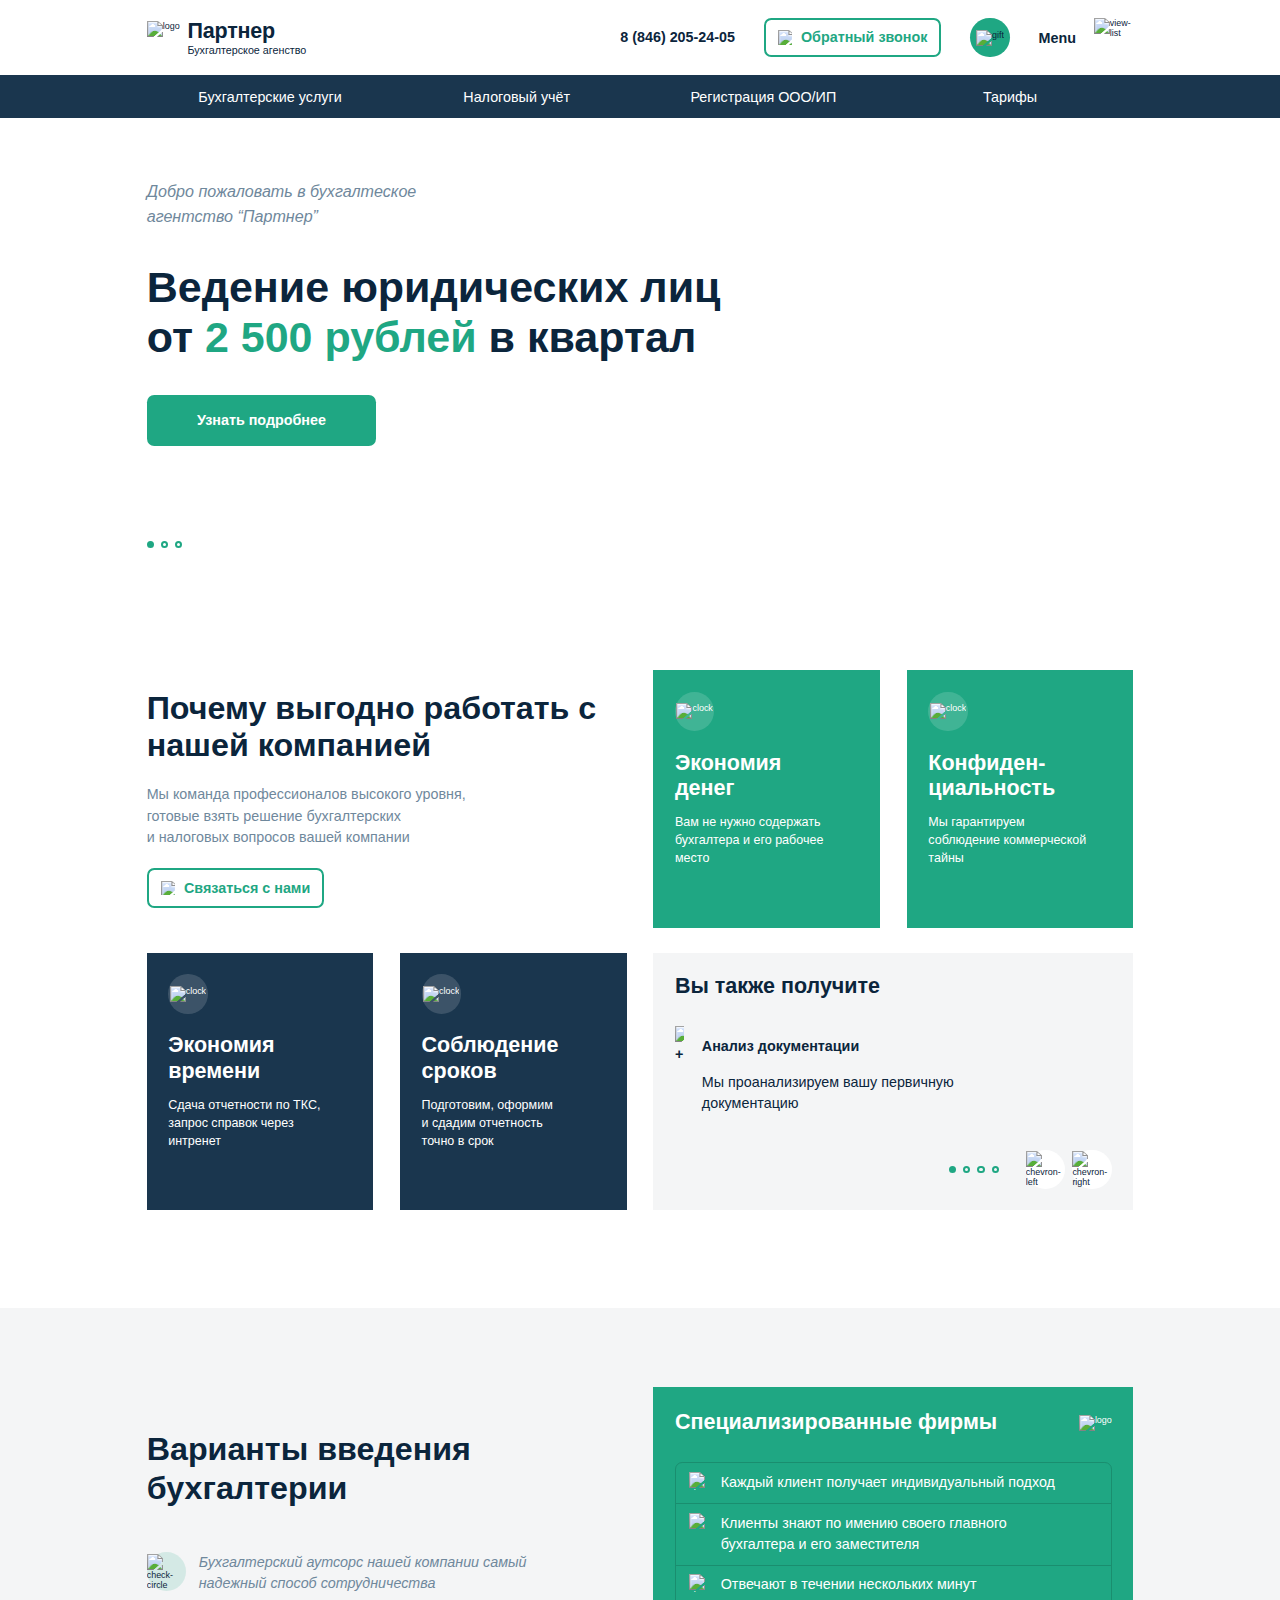
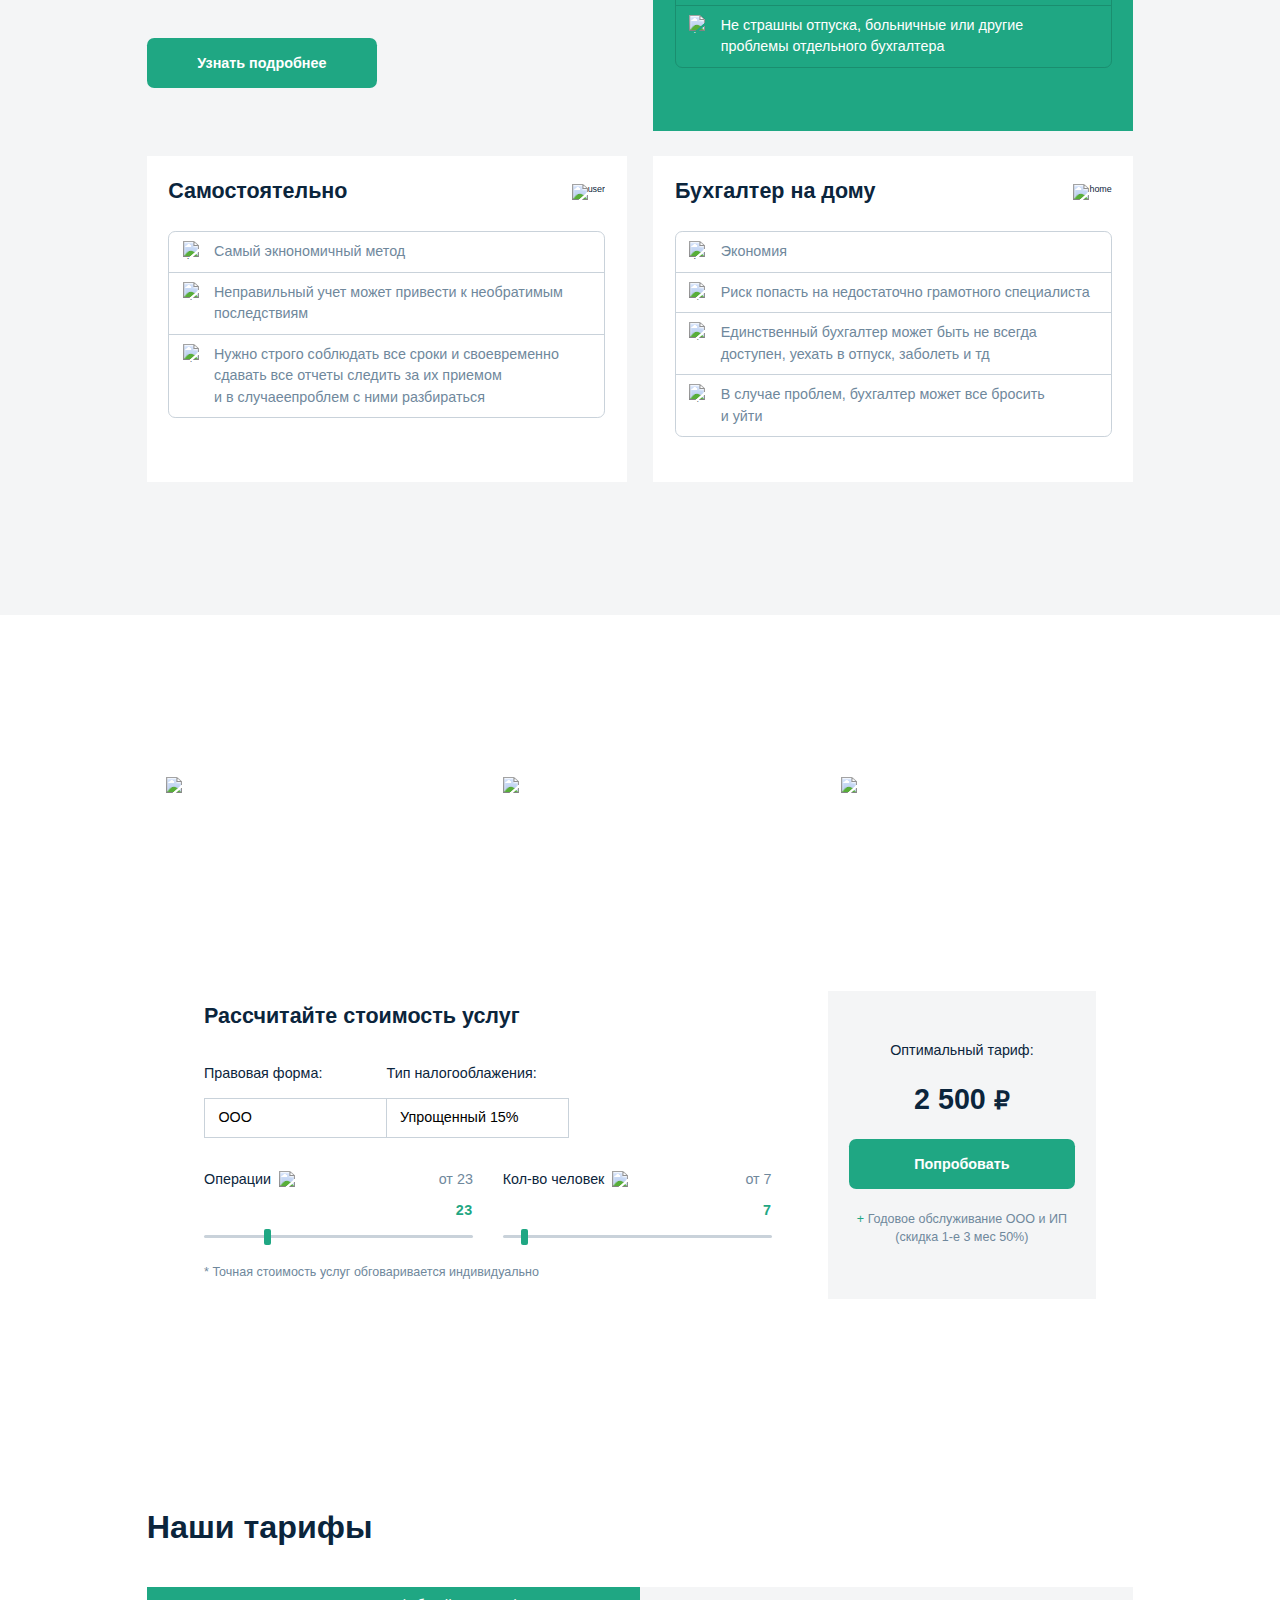
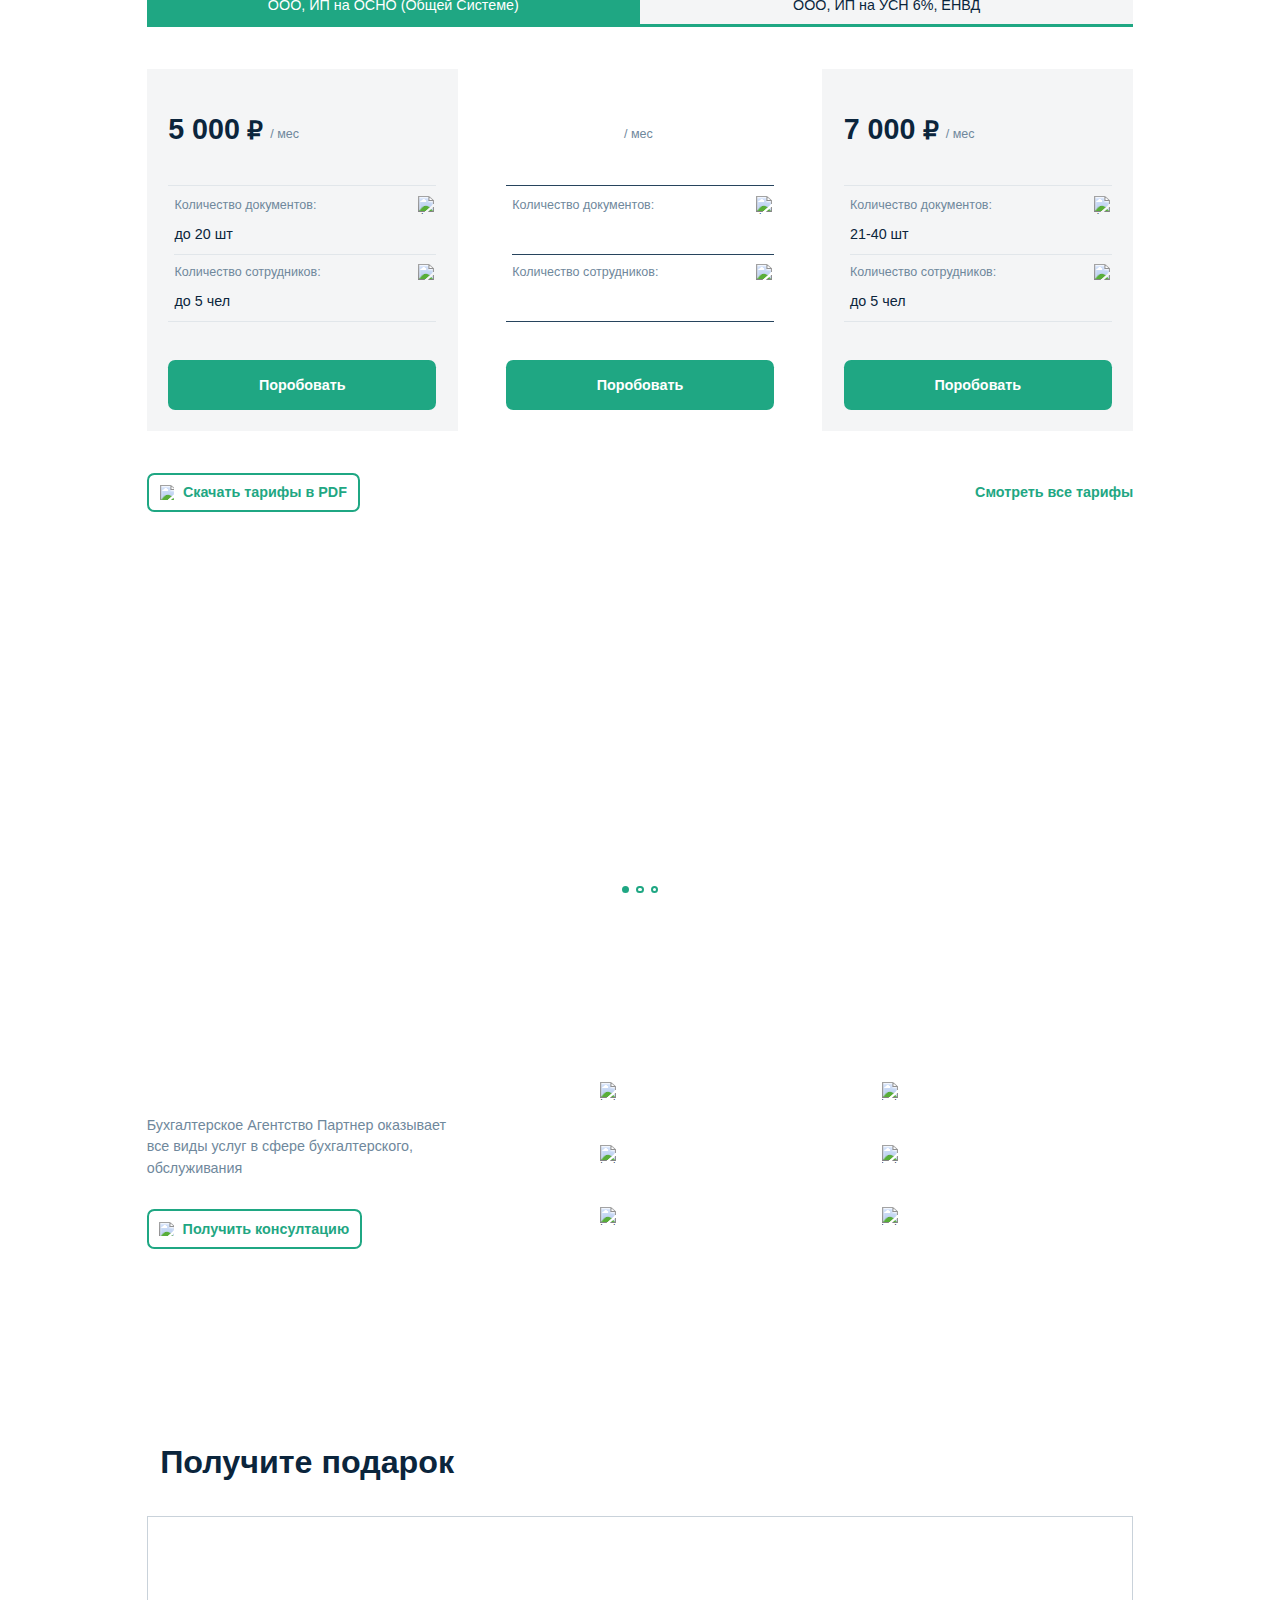
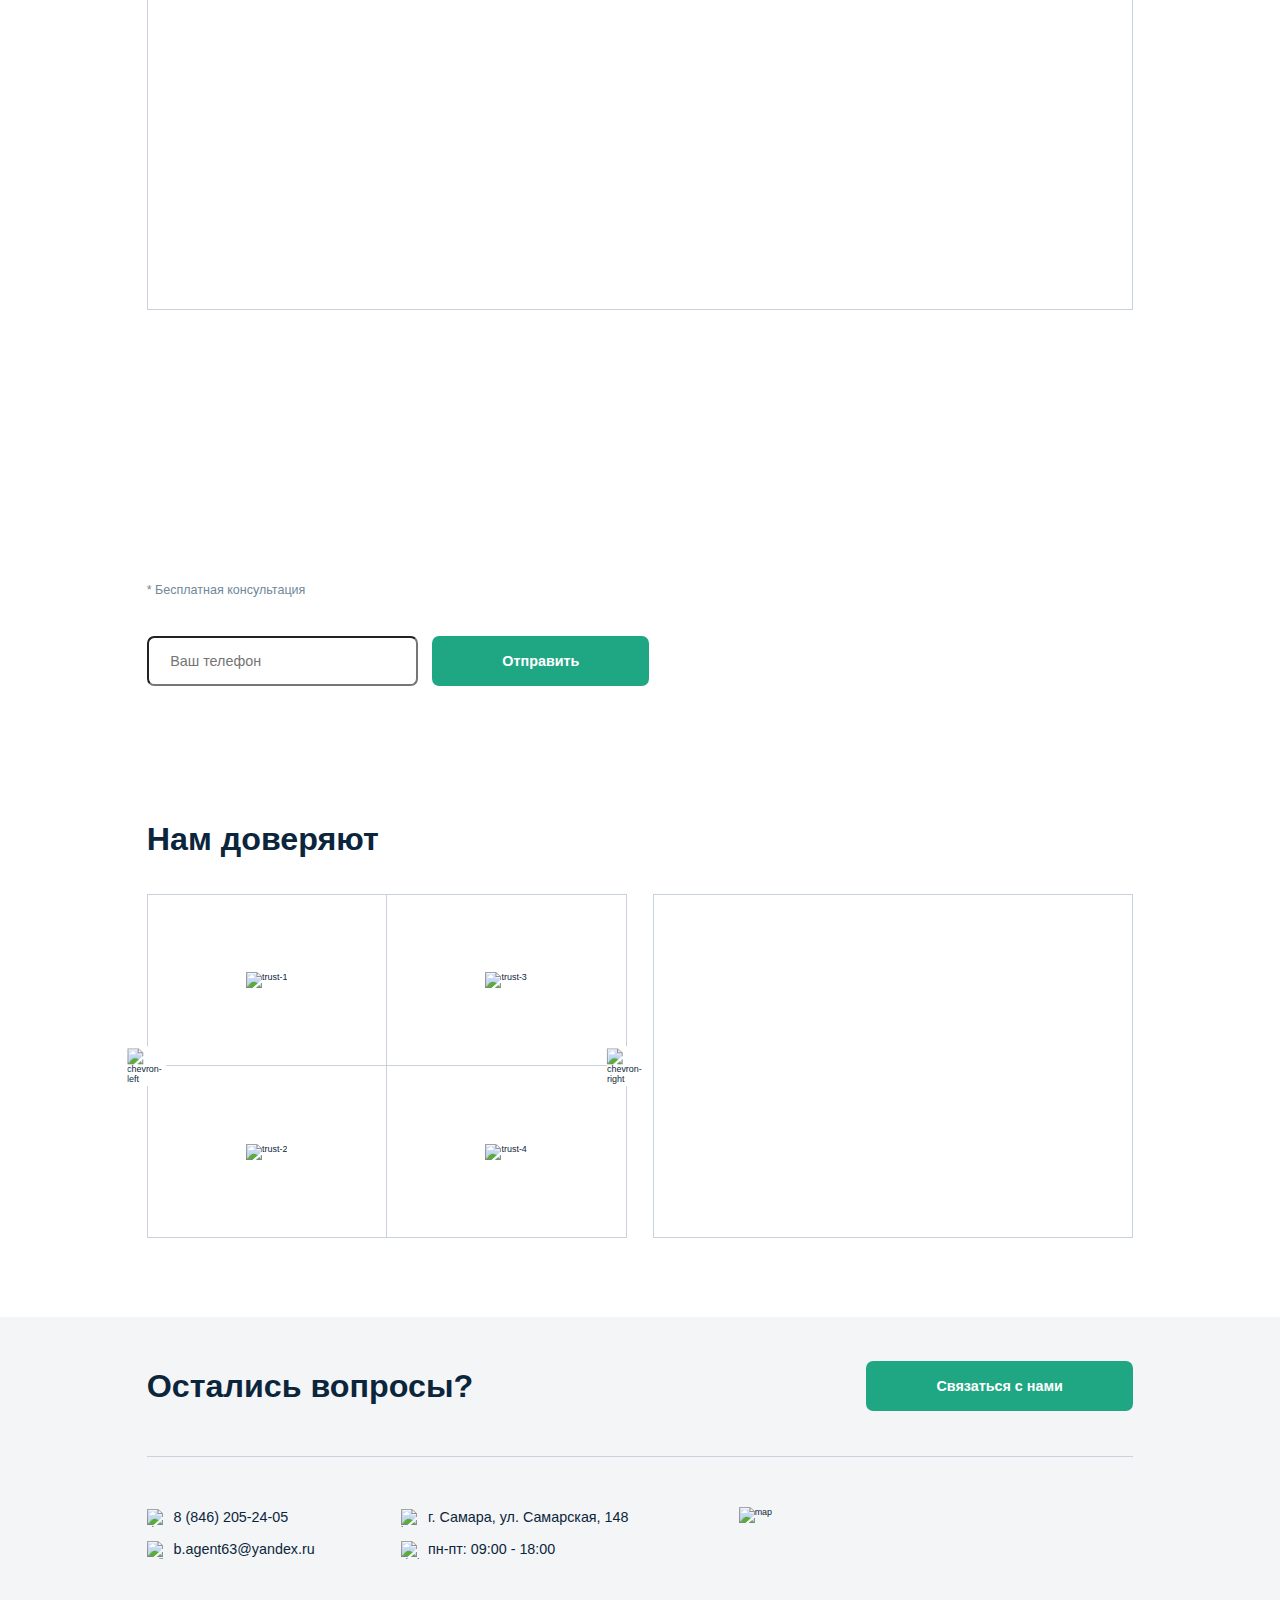
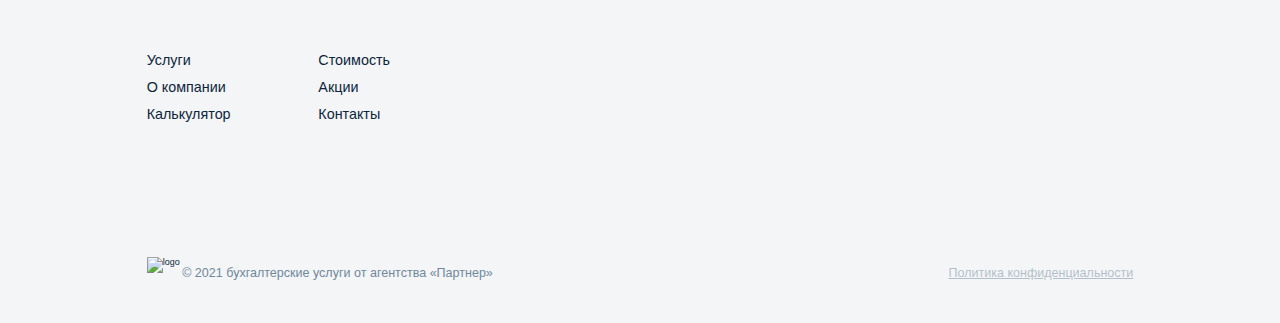
==== src/index.html @ 9bacd30f "12.03/6" ====
<!DOCTYPE html>
<html lang="en">

<head>
  <meta charset="UTF-8">
  <meta http-equiv="X-UA-Compatible" content="IE=edge">
  <meta name="viewport" content="width=device-width, initial-scale=1.0">
  <title>Partner</title>
<!--  <link href="https://fonts.googleapis.com/css2?family=Montserrat:wght@400;500;600&display=swap" rel="stylesheet">-->
  <link rel="stylesheet" href="css/style.css">
</head>


<body>

  <header class="header">
    <div class="header__top container">
      <div class="top-left">
        <img src="icons/Logo.svg" alt="logo">
        <div class="top-left__heading">
          <p>Партнер</p>
          <p>Бухгалтерское агенство</p>
        </div>
      </div>
      <!-- /.top-left -->
      <div class="top-right">
        <p class="top-right__call">8 (846) 205-24-05</p>
        <a href="#" class="top-right__btn btn-transparent">
          <img src="icons/call.svg" alt="call">
          <p>Обратный звонок</p>
        </a>
        <div class="top-right__gift block-img">
          <img src="icons/gift.svg"  alt="gift">
        </div>
        <div class="top-right__menu">
          <p>Menu</p>
          <img src="icons/view-list.svg" alt="view-list">
        </div>
      </div>
      <!-- /.top-right -->
    </div>
    <!-- /.header__top -->
    <nav class="header__nav">
      <div class="container header__nav-container">
        <a href="#">
          <h6>Бухгалтерские услуги</h6>
        </a>
        <a href="#">
          <h6>Налоговый учёт</h6>
        </a>
        <a href="#">
          <h6>Регистрация ООО/ИП</h6>
        </a>
        <a href="#">
          <h6>Тарифы</h6>
        </a>
      </div>
    </nav>
    <!-- /.header__nav -->
  </header>
  <!-- /.header -->

  <main>
    <div id="home" style="display: none" class="home">

      <section class="main-header">
        <div class="main-header-container">
          <p>
            Добро пожаловать в бухгалтеское<br>
            агентство “Партнер”
          </p>
          <h1>
            Ведение юридических лиц<br>
            от <span>2 500 рублей</span> в квартал
          </h1>
          <a href="#" class="btn-green">Узнать подробнее</a>
          <div class="slider">
            <div class="slider__item active"></div>
            <div class="slider__item"></div>
            <div class="slider__item"></div>
          </div>
        </div>
      </section>
      <!-- /.main-header -->

      <section class="your-time container">
        <h2 class="your-time__heading">Мы ценим ваше время</h2>
        <div class="your-time__block">
          <div class="block-item">
            <div class="block-img">
              <img src="icons/clipboard-check.svg" alt="clipboard-check">
            </div>
            <h4>Индивидуальный подход</h4>
            <p>Подберем самые выгодные<br> условия сотрудничества<br>
              для каждого клиента</p>
          </div>
          <div class="block-item">
            <div class="block-img">
              <img src="icons/star.svg" alt="star">
            </div>
            <h4>Профессионалы</h4>
            <p>Все наши сотрудники -<br> квалифицированные специалисты <br>
              с большим опытом работы</p>
          </div>
          <div class="block-item">
            <div class="block-img">
              <img src="icons/plus-circle.svg" alt="plus-circle">
            </div>
            <h4>Онлайн и офлайн</h4>
            <p>Получайте консультацию <br> профессионального бухгалтера <br>
              в удобном формате</p>
          </div>
          <div class="block-item">
            <div class="block-inner">
              <div class="inner">
                <p>2 000+</p>
                <p>Клиентов остались<br>
                  довольны
                </p>
                <a href="#" class="btn-transparent">Подробнее о нас</a>
              </div>
            </div>
          </div>
        </div>
        <p class="your-time__text">
          Мы за продуктивный подход к работе, ответственно относимся<br>
          к выполнению задач в срок и контролируем качество услуг
        </p>
      </section>
      <!-- /.your-time -->

      <section class="services">
        <div class="services__top container">
          <div class="services__top-left">
            <h2>Наши услуги</h2>
            <p>Бухгалтерское Агентство Партнер оказывает<br>
              все виды услуг в сфере бухгалтерского,<br> обслуживания
            </p>
            <a href="#" class="btn btn-transparent">
              <img src="icons/call.svg" alt="call">
              <p>Получить консултацию</p>
            </a>
          </div>
          <div class="services__top-right">
            <div class="services__top-right-item">
              <img src="icons/badge-check.svg" alt="badge-check">
              <h5>Регистрация ООО и ИП</h5>
            </div>
            <div class="services__top-right-item">
              <img src="icons/badge-check.svg" alt="badge-check">
              <h5>Обслуживание "под ключ"</h5>
            </div>
            <div class="services__top-right-item">
              <img src="icons/badge-check.svg" alt="badge-check">
              <h5>Налоговые консультации</h5>
            </div>
            <div class="services__top-right-item">
              <img src="icons/badge-check.svg" alt="badge-check">
              <h5>Сдача нулевой отчетности</h5>
            </div>
            <div class="services__top-right-item">
              <img src="icons/badge-check.svg" alt="badge-check">
              <h5>Кадровое делопроизводство</h5>
            </div>
            <div class="services__top-right-item">
              <img src="icons/badge-check.svg" alt="badge-check">
              <h5>Секретарское сопровождение</h5>
            </div>
          </div>
        </div>
        <!-- /.services-top -->
        <div class="services__bottom">
            <form>
              <div class="services__bottom-left">
                <h3>Рассчитайте стоимость услуг</h3>
                <div class="services__bottom-left-forms">
                  <div class="form-block">
                    <label for="legal-form">Правовая форма:</label>
                      <select name="legal-form" id="legal-form">
                        <option value="ООО">ООО</option>
                        <option value="2">2</option>
                        <option value="3">3</option>
                        <option value="4">4</option>
                      </select>
                  </div>
                  <div class="form-block">
                    <label for="tax-type">Тип налогооблажения:</label>
                      <select name="tax-type" id="tax-type">
                        <option value="Упрощенный 15%">Упрощенный 15%</option>
                        <option value="2">2</option>
                        <option value="3">3</option>
                        <option value="4">4</option>
                      </select>
                  </div>
                </div>

                <div class="services__bottom-left-sliders">

                  <div class="slider-block">
                    <div class="slider-block__label" >
                      <label for="operation">
                        Операции
                        <img src="icons/slider-icon.svg" alt="slider-icon">
                      </label>
                      <p>от 23</p>
                    </div>
                    <div class="value-1">23</div>
                    <input
                        id="operation"
                        type="range"
                        min="0"
                        max="100"
                        step="1"
                        value="23"
                    >
                  </div>

                  <div class="slider-block">
                    <div class="slider-block__label">
                      <label for="number_employees">
                        Кол-во человек
                        <img src="icons/slider-icon.svg" alt="slider-icon">
                      </label>
                      <p>от 7</p>
                    </div>
                    <div class="value-2">7</div>
                    <input
                        id="number_employees"
                        type="range"
                        min="0"
                        max="100"
                        step="1"
                        value="7"
                    >
                  </div>

                </div>
                <p>* Точная стоимость услуг обговаривается индивидуально</p>
              </div>

              <div class="services__bottom-right">
                <p>Оптимальный тариф:</p>
                <p class="optimalRate">2 500 <span>₽</span></p>
                <input type="submit" value="Попробовать">
                <p>
                  <span>+</span> Годовое обслуживание ООО и ИП<br>(скидка 1-е 3 мес 50%)
                </p>
              </div>
            </form>
        </div>
        <!-- /.services-bottom -->
      </section>
      <!-- /.services -->

      <section class="rates container">
        <div class="rates__heading">
          <h2>Наши тарифы</h2>
        </div>
        <div class="rates__selection">
          <div class="rates__selection-active">
            <p>ООО, ИП на ОСНО (Общей Системе)</p>
          </div>
          <div class="rates__selection-passive">
            <p>ООО, ИП на УСН 6%, ЕНВД</p>
          </div>
        </div>
        <div class="rates__cards">

          <div class="card-basic">
            <div class="card">
              <div class="card__heading">
                <p>5 000<span>₽</span></p>
                <p>/ мес</p>
              </div>
              <div class="card__content">
                <div class="card__content-item">
                  <div>
                    <p>Количество документов:</p>
                    <img src="icons/document-text.svg" alt="document-text">
                  </div>
                  <p>до 20 шт</p>
                </div>
                <div class="card__content-item">
                  <div>
                    <p>Количество сотрудников:</p>
                    <img src="icons/user-add.svg" alt="user-add">
                  </div>
                  <p>до 5 чел</p>
                </div>
              </div>
              <a href="#" class="btn-green">
                <p>Поробовать</p>
              </a>
            </div>
          </div>

          <div class="card-basic card-active">
            <div class="card">
              <div class="card__heading">
                <p>10 000<span>₽</span></p>
                <p>/ мес</p>
              </div>
              <div class="card__content">
                <div class="card__content-item">
                  <div>
                    <p>Количество документов:</p>
                    <img src="icons/document-text.svg" alt="document-text">
                  </div>
                  <p>41-60 шт</p>
                </div>
                <div class="card__content-item">
                  <div>
                    <p>Количество сотрудников:</p>
                    <img src="icons/user-add.svg" alt="user-add">
                  </div>
                  <p>до 5 чел</p>
                </div>
              </div>
              <a href="#" class="btn-green">
                <p>Поробовать</p>
              </a>
            </div>
          </div>

          <div class="card-basic">
            <div class="card">
              <div class="card__heading">
                <p>7 000<span>₽</span></p>
                <p>/ мес</p>
              </div>
              <div class="card__content">
                <div class="card__content-item">
                  <div>
                    <p>Количество документов:</p>
                    <img src="icons/document-text.svg" alt="document-text">
                  </div>
                  <p>21-40 шт</p>
                </div>
                <div class="card__content-item">
                  <div>
                    <p>Количество сотрудников:</p>
                    <img src="icons/user-add.svg" alt="user-add">
                  </div>
                  <p>до 5 чел</p>
                </div>
              </div>
              <a href="#" class="btn-green">
                <p>Поробовать</p>
              </a>
            </div>
          </div>

        </div>

        <div class="rates__footer">
          <a href="#" class="btn-transparent">
            <img src="icons/pdf-file-1.svg" alt="pdf-file-1">
            <p>Скачать тарифы в PDF</p>
          </a>
          <a href="#" class="rates__footer-last">
            Смотреть все тарифы
          </a>
        </div>

      </section>
      <!-- /.rates container -->

      <section class="stock">
        <div class="stock__top">
          <div class="stock__top-inner">
            <div>
              <h2>Акция! Скидка 20%</h2>
              <p>При регистрации второго юридического лица</p>
            </div>
            <a href="#" class="btn-transparent">
              <p>Подробнее</p>
            </a>
          </div>
        </div>
        <div class="stock__slider">
          <div class="slider">
            <div class="slider__item active"></div>
            <div class="slider__item"></div>
            <div class="slider__item"></div>
          </div>
        </div>
      </section>
      <!-- /.stock -->

      <section class="certificates container">
        <h2>Наши сертификаты</h2>
        <div class="certificates__items">
          <div class="arrow-left">
            <a href="#">
              <img src="icons/chevron-left.svg" alt="chevron-left">
            </a>
          </div>
          <div class="certificates__item">
            <img src="img/sert-1.svg" alt="sert-1">
          </div>
          <div class="certificates__item">
            <img src="img/sert-2.svg" alt="sert-2">
          </div>
          <div class="certificates__item">
            <img src="img/sert-3.svg" alt="sert-3">
          </div>
          <div class="certificates__item">
            <img src="img/sert-4.svg" alt="sert-4">
          </div>
          <div class="arrow-right">
            <a href="#">
              <img src="icons/chevron-right.svg" alt="chevron-right">
            </a>
          </div>
        </div>
        <div class="certificates__slider">
          <div class="slider">
            <div class="slider__item active"></div>
            <div class="slider__item"></div>
            <div class="slider__item"></div>
          </div>
        </div>
      </section>
      <!-- /.certificates -->

      <section class="benefit">
        <div class="benefit-inner container">
          <div class="benefit-inner__left">
            <h2>В чем выгода<br>
              работы с нами?
            </h2>
            <a href="#" class="btn-green">
              Подробнее о нас
            </a>
          </div>
          <div class="benefit-inner__right">
            <div class="benefit-inner__items">
              <div class="benefit-inner__item">
                <p>1.</p>
                <p>
                  Оплата осуществляется лишь<br>
                  за произведенную работу
                </p>
              </div>
              <div class="benefit-inner__item">
                <p>2.</p>
                <p>
                  Не нужно платить ежемесячную,<br>
                  заработную плату, оплачивать<br>
                  больничные, отпускные
                </p>
              </div>
            </div>
            <div class="benefit-inner__items">
              <div class="benefit-inner__item">
                <p>3.</p>
                <p>
                  Не требуется отчислять налоги<br>
                  с заработной платы
                </p>
              </div>
              <div class="benefit-inner__item">
                <p>4.</p>
                <p>
                  Нет необходимости осуществлять<br>
                  иные социальные выплаты
                </p>
              </div>
            </div>
          </div>

        </div>

      </section>
      <!-- /.benefit -->

      <section class="trust container">
        <h2>Нам доверяют</h2>
        <div class="trust__content">
          <div class="trust__content-left">
            <div class="arrow-left">
              <a href="#">
                <img src="icons/chevron-left.svg" alt="chevron-left">
              </a>
            </div>
            <div class="trust__content-left-items">
              <div class="trust__content-left-item">
                <img src="img/trust-1.svg" alt="trust-1">
              </div>
              <div class="trust__content-left-item">
                <img src="img/trust-2.svg" alt="trust-2">
              </div>
            </div>
            <div class="trust__content-left-items">
              <div class="trust__content-left-item">
                <img src="img/trust-3.svg" alt="trust-3">
              </div>
              <div class="trust__content-left-item">
                <img src="img/trust-4.svg" alt="trust-4">
              </div>
            </div>
            <a href="#">
              <div class="arrow-right">
                <img src="icons/chevron-right.svg" alt="chevron-right">
              </div>
            </a>
          </div>
          <div class="trust__content-right"></div>
        </div>
      </section>
      <!-- /.trust -->

    </div>
    <!-- /.home -->

    <div id = "landing" class="landing">

      <section class="main-header">
        <div class="main-header-container">
          <p>
            Добро пожаловать в бухгалтеское<br>
            агентство “Партнер”
          </p>
          <h1>
            Ведение юридических лиц<br>
            от <span>2 500 рублей</span> в квартал
          </h1>
          <a href="#" class="btn-green">Узнать подробнее</a>
          <div class="slider">
            <div class="slider__item active"></div>
            <div class="slider__item"></div>
            <div class="slider__item"></div>
          </div>
        </div>
      </section>
      <!-- /.main-header -->

      <section class="landing-top container">
        <div class="landing-top__heading">
          <h2>Почему выгодно работать с нашей компанией</h2>
          <p>Мы команда профессионалов высокого уровня,<br>
            готовые взять решение бухгалтерских<br>
            и налоговых вопросов вашей компании
          </p>
          <a href="#" class="btn-transparent">
            <img src="icons/call.svg" alt="phone">
            <p>Связаться с нами</p>
          </a>

        </div>
        <div class="landing-top__right-1 card-basic-landing">
          <div class="card-landing">
            <div class="card-landing__icon block-img">
              <img src="icons/cash.svg" alt="clock">
            </div>
            <p class="card-landing__heading">
              Экономия<br>денег
            </p>
            <p class="card-landing__text">
              Вам не нужно содержать<br>
              бухгалтера и его рабочее<br>место
            </p>
          </div>

        </div>
        <div class="landing-top__right-2 card-basic-landing">
          <div class="card-landing">
            <div class="card-landing__icon block-img">
              <img src="icons/eye-off.svg" alt="clock">
            </div>
            <p class="card-landing__heading">
              Конфиден-<br>циальность
            </p>
            <p class="card-landing__text">
              Мы гарантируем<br>
              соблюдение коммерческой<br>тайны
            </p>
          </div>
        </div>
        <div class="landing-top__left-1 card-basic-landing">
          <div class="card-landing">
            <div class="card-landing__icon block-img">
              <img src="icons/clock-2.svg" alt="clock">
            </div>
            <p class="card-landing__heading">
              Экономия<br>времени
            </p>
            <p class="card-landing__text">
              Сдача отчетности по ТКС,<br>
              запрос справок через<br>интренет
            </p>
          </div>
        </div>
        <div class="landing-top__left-2 card-basic-landing">
          <div class="card-landing">
            <div class="card-landing__icon block-img">
              <img src="icons/bell.svg" alt="clock">
            </div>
            <p class="card-landing__heading">
              Соблюдение<br>сроков
            </p>
            <p class="card-landing__text">
              Подготовим, оформим<br>
              и сдадим отчетность<br>точно в срок
            </p>
          </div>
        </div>
        <div class="landing-top__slider">
          <p class="landing-top__slider-heading">
            Вы также получите
          </p>
          <div class="landing-top__slider-center">
            <div class="lts-center-img">
              <img src="icons/+.svg" alt="+">
            </div>
            <div class="lts-center-text">
              <p>Анализ документации</p>
              <p>
                Мы проанализируем вашу первичную<br>
                документацию
              </p>
            </div>

          </div>

          <div class="landing-top__slider-bottom">
            <div class="slider">
              <div class="slider__item active"></div>
              <div class="slider__item"></div>
              <div class="slider__item"></div>
              <div class="slider__item"></div>
            </div>
            <div class="arrow-left-plain">
              <a href="#">
                <img src="icons/chevron-left.svg" alt="chevron-left">
              </a>
            </div>
            <div class="arrow-right-plain">
              <a href="#">
                <img src="icons/chevron-right.svg" alt="chevron-right">
              </a>
            </div>

          </div>

        </div>
      </section>
      <!-- /.landing-top -->

      <section class="options">
        <div class="options-i container">
          <div class="options-i__left-top">
            <p>Варианты введения бухгалтерии</p>
            <div>
              <div class="block-img">
                <img src="icons/check-circle.svg" alt="check-circle">
              </div>
              <p>Бухгалтерский аутсорс нашей компании самый<br>
                надежный способ сотрудничества
              </p>
            </div>
            <a href="#" class="btn-green">
              Узнать подробнее
            </a>
          </div>

          <div class="options-i__right-top">
            <div class="card-options">
              <div class="card-options__heading">
                <p>Специализированные фирмы</p>
                <img src="icons/logo-white.svg" alt="logo">
              </div>
              <div class="card-options__text">
                <div class="text-inner">
                  <img src="icons/check-circle-white.svg" alt="check-circle">
                  <p>Каждый клиент получает индивидуальный подход</p>
                </div>
                <div class="text-inner">
                  <img src="icons/check-circle-white.svg" alt="check-circle">
                  <p>Клиенты знают по имению своего главного<br>
                    бухгалтера и его заместителя</p>
                </div>
                <div class="text-inner">
                  <img src="icons/check-circle-white.svg" alt="check-circle">
                  <p>Отвечают в течении нескольких минут</p>
                </div>
                <div class="text-inner">
                  <img src="icons/check-circle-white.svg" alt="check-circle">
                  <p>Не страшны отпуска, больничные или другие<br>
                    проблемы отдельного бухгалтера</p>
                </div>
              </div>
            </div>
          </div>

          <div class="options-i__left-bottom">
            <div class="card-options">
              <div class="card-options__heading">
                <p>Самостоятельно</p>
                <img src="icons/user.svg" alt="user">
              </div>
              <div class="card-options__text">
                <div class="text-inner">
                  <img src="icons/check-circle-green.svg" alt="check-circle-green">
                  <p>Самый экнономичный метод</p>
                </div>
                <div class="text-inner">
                  <img src="icons/minus-circle.svg" alt="minus-circle">
                  <p>
                    Неправильный учет может привести к необратимым<br>
                    последствиям
                  </p>
                </div>
                <div class="text-inner">
                  <img src="icons/minus-circle.svg" alt="minus-circle">
                  <p>
                    Нужно строго соблюдать все сроки и своевременно<br>
                    сдавать все отчеты следить за их приемом<br>
                    и в случаеепроблем с ними разбираться
                  </p>
                </div>
              </div>
            </div>
          </div>

          <div class="options-i__right-bottom">
            <div class="card-options">
              <div class="card-options__heading">
                <p>Бухгалтер на дому</p>
                <img src="icons/home.svg" alt="home">
              </div>
              <div class="card-options__text">
                <div class="text-inner">
                  <img src="icons/check-circle-green.svg" alt="check-circle-green">
                  <p>Экономия</p>
                </div>
                <div class="text-inner">
                  <img src="icons/minus-circle.svg" alt="minus-circle">
                  <p>
                    Риск попасть на недостаточно грамотного специалиста
                  </p>
                </div>
                <div class="text-inner">
                  <img src="icons/minus-circle.svg" alt="minus-circle">
                  <p>
                    Единственный бухгалтер может быть не всегда<br>
                    доступен, уехать в отпуск, заболеть и тд
                  </p>
                </div>
                <div class="text-inner">
                  <img src="icons/minus-circle.svg" alt="minus-circle">
                  <p>
                    В случае проблем, бухгалтер может все бросить<br>
                    и уйти
                  </p>
                </div>
              </div>
            </div>
          </div>
        </div>
      </section>
      <!-- /.options -->

      <section class="basic-services services ">
        <div class="basic-services__top services__top container">
          <h2>Основные улуги</h2>
          <div class="basic-services__top-cards">
            <div class="card-basic-services">
              <img src="icons/badge-check.svg" alt="badge-check">
              <div class="card-basic-services__content">
                <div>
                  <p>Базовое обслуживание</p>
                  <p>для малого бизнеса</p>
                </div>
                <p>От 3 000 рублей</p>
              </div>
            </div>
            <div class="card-basic-services">
              <img src="icons/badge-check.svg" alt="badge-check">
              <div class="card-basic-services__content">
                <div>
                  <p>Бухгалтерия, налоги и кадры</p>
                  <p>под ключ для ООО, НКО и ИП</p>
                </div>
                <p>От 9 000 рублей</p>
              </div>
            </div>
            <div class="card-basic-services">
              <img src="icons/badge-check.svg" alt="badge-check">
              <div class="card-basic-services__content">
                <div>
                  <p>Экпертные услуги в области</p>
                  <p>бухучета и налогооблажения</p>
                </div>
                <p>Индивидуально</p>
              </div>
            </div>
          </div>
        </div>
        <!-- /.basic-services-top -->

        <div class="services__bottom">
          <form>
            <div class="services__bottom-left">
              <h3>Рассчитайте стоимость услуг</h3>
              <div class="services__bottom-left-forms">
                <div class="form-block">
                  <label for="legal-form-2">Правовая форма:</label>
                  <select name="legal-form" id="legal-form-2">
                    <option value="ООО">ООО</option>
                    <option value="2">2</option>
                    <option value="3">3</option>
                    <option value="4">4</option>
                  </select>
                </div>
                <div class="form-block">
                  <label for="tax-type-2">Тип налогооблажения:</label>
                  <select name="tax-type" id="tax-type-2">
                    <option value="Упрощенный 15%">Упрощенный 15%</option>
                    <option value="2">2</option>
                    <option value="3">3</option>
                    <option value="4">4</option>
                  </select>
                </div>
              </div>

              <div class="services__bottom-left-sliders">

                <div class="slider-block">
                  <div class="slider-block__label" >
                    <label for="operation-2">
                      Операции
                      <img src="icons/slider-icon.svg" alt="slider-icon">
                    </label>
                    <p>от 23</p>
                  </div>
                  <div class="value-3">23</div>
                  <input
                      id="operation-2"
                      type="range"
                      min="0"
                      max="100"
                      step="1"
                      value="23"
                  >
                </div>

                <div class="slider-block">
                  <div class="slider-block__label">
                    <label for="number_employees-2">
                      Кол-во человек
                      <img src="icons/slider-icon.svg" alt="slider-icon">
                    </label>
                    <p>от 7</p>
                  </div>
                  <div class="value-4">7</div>
                  <input
                      id="number_employees-2"
                      type="range"
                      min="0"
                      max="100"
                      step="1"
                      value="7"
                  >
                </div>

              </div>
              <p>* Точная стоимость услуг обговаривается индивидуально</p>
            </div>

            <div class="services__bottom-right">
              <p>Оптимальный тариф:</p>
              <p class="optimalRate">2 500 <span>₽</span></p>
              <input type="submit" value="Попробовать">
              <p>
                <span>+</span> Годовое обслуживание ООО и ИП<br>(скидка 1-е 3 мес 50%)
              </p>
            </div>
          </form>
        </div>
        <!-- /.services-bottom -->

      </section>
      <!-- /.basic-services -->

      <section class="rates container">
        <div class="rates__heading">
          <h2>Наши тарифы</h2>
        </div>
        <div class="rates__selection">
          <div class="rates__selection-active">
            <p>ООО, ИП на ОСНО (Общей Системе)</p>
          </div>
          <div class="rates__selection-passive">
            <p>ООО, ИП на УСН 6%, ЕНВД</p>
          </div>
        </div>
        <div class="rates__cards">

          <div class="card-basic">
            <div class="card">
              <div class="card__heading">
                <p>5 000<span>₽</span></p>
                <p>/ мес</p>
              </div>
              <div class="card__content">
                <div class="card__content-item">
                  <div>
                    <p>Количество документов:</p>
                    <img src="icons/document-text.svg" alt="document-text">
                  </div>
                  <p>до 20 шт</p>
                </div>
                <div class="card__content-item">
                  <div>
                    <p>Количество сотрудников:</p>
                    <img src="icons/user-add.svg" alt="user-add">
                  </div>
                  <p>до 5 чел</p>
                </div>
              </div>
              <a href="#" class="btn-green">
                <p>Поробовать</p>
              </a>
            </div>
          </div>

          <div class="card-basic card-active">
            <div class="card">
              <div class="card__heading">
                <p>10 000<span>₽</span></p>
                <p>/ мес</p>
              </div>
              <div class="card__content">
                <div class="card__content-item">
                  <div>
                    <p>Количество документов:</p>
                    <img src="icons/document-text.svg" alt="document-text">
                  </div>
                  <p>41-60 шт</p>
                </div>
                <div class="card__content-item">
                  <div>
                    <p>Количество сотрудников:</p>
                    <img src="icons/user-add.svg" alt="user-add">
                  </div>
                  <p>до 5 чел</p>
                </div>
              </div>
              <a href="#" class="btn-green">
                <p>Поробовать</p>
              </a>
            </div>
          </div>

          <div class="card-basic">
            <div class="card">
              <div class="card__heading">
                <p>7 000<span>₽</span></p>
                <p>/ мес</p>
              </div>
              <div class="card__content">
                <div class="card__content-item">
                  <div>
                    <p>Количество документов:</p>
                    <img src="icons/document-text.svg" alt="document-text">
                  </div>
                  <p>21-40 шт</p>
                </div>
                <div class="card__content-item">
                  <div>
                    <p>Количество сотрудников:</p>
                    <img src="icons/user-add.svg" alt="user-add">
                  </div>
                  <p>до 5 чел</p>
                </div>
              </div>
              <a href="#" class="btn-green">
                <p>Поробовать</p>
              </a>
            </div>
          </div>

        </div>

        <div class="rates__footer">
          <a href="#" class="btn-transparent">
            <img src="icons/pdf-file-1.svg" alt="pdf-file-1">
            <p>Скачать тарифы в PDF</p>
          </a>
          <a href="#" class="rates__footer-last">
            Смотреть все тарифы
          </a>
        </div>

      </section>
      <!-- /.rates container -->

      <section class="stock">
        <div class="stock__top">
          <div class="stock__top-inner">
            <div>
              <h2>Акция! Скидка 20%</h2>
              <p>При регистрации второго юридического лица</p>
            </div>
            <a href="#" class="btn-transparent">
              <p>Подробнее</p>
            </a>
          </div>
        </div>
        <div class="stock__slider">
          <div class="slider">
            <div class="slider__item active"></div>
            <div class="slider__item"></div>
            <div class="slider__item"></div>
          </div>
        </div>
      </section>
      <!-- /.stock -->

      <section class="our-services">
        <div class="services__top container">
          <div class="services__top-left">
            <h2>Наши услуги</h2>
            <p>Бухгалтерское Агентство Партнер оказывает<br>
              все виды услуг в сфере бухгалтерского,<br> обслуживания
            </p>
            <a href="#" class="btn btn-transparent">
              <img src="icons/call.svg" alt="call">
              <p>Получить консултацию</p>
            </a>
          </div>
          <div class="services__top-right">
            <div class="services__top-right-item">
              <img src="icons/badge-check.svg" alt="badge-check">
              <h5>Регистрация ООО и ИП</h5>
            </div>
            <div class="services__top-right-item">
              <img src="icons/badge-check.svg" alt="badge-check">
              <h5>Обслуживание "под ключ"</h5>
            </div>
            <div class="services__top-right-item">
              <img src="icons/badge-check.svg" alt="badge-check">
              <h5>Налоговые консультации</h5>
            </div>
            <div class="services__top-right-item">
              <img src="icons/badge-check.svg" alt="badge-check">
              <h5>Сдача нулевой отчетности</h5>
            </div>
            <div class="services__top-right-item">
              <img src="icons/badge-check.svg" alt="badge-check">
              <h5>Кадровое делопроизводство</h5>
            </div>
            <div class="services__top-right-item">
              <img src="icons/badge-check.svg" alt="badge-check">
              <h5>Секретарское сопровождение</h5>
            </div>
          </div>
        </div>
        <!-- /.services-top -->
      </section>
      <!-- /.our-services -->

      <section class="present container">
        <h2>Получите подарок</h2>
        <div class="present__block"></div>
      </section>
      <!-- /.present -->

      <section class="connection">
        <div class="connection-i container">
          <h2>Свяжитесь с нами любым<br>удобным способом: </h2>
          <div class="connection-i__data">
            <p>8 (846) 205-24-05</p>
            <p>b.agent63@yandex.ru</p>
          </div>
          <p class="connection-i__desc">
            * Бесплатная консультация
          </p>
          <form class="connection-i__form">
            <input class="btn-white" type="tel" placeholder="Ваш телефон">
            <button class="btn-green" type="submit">Отправить</button>
          </form>

        </div>

      </section>
      <!-- /.connection -->

      <section class="trust container">
        <h2>Нам доверяют</h2>
        <div class="trust__content">
          <div class="trust__content-left">
            <div class="arrow-left">
              <a href="#">
                <img src="icons/chevron-left.svg" alt="chevron-left">
              </a>
            </div>
            <div class="trust__content-left-items">
              <div class="trust__content-left-item">
                <img src="img/trust-1.svg" alt="trust-1">
              </div>
              <div class="trust__content-left-item">
                <img src="img/trust-2.svg" alt="trust-2">
              </div>
            </div>
            <div class="trust__content-left-items">
              <div class="trust__content-left-item">
                <img src="img/trust-3.svg" alt="trust-3">
              </div>
              <div class="trust__content-left-item">
                <img src="img/trust-4.svg" alt="trust-4">
              </div>
            </div>
            <a href="#">
              <div class="arrow-right">
                <img src="icons/chevron-right.svg" alt="chevron-right">
              </div>
            </a>
          </div>
          <div class="trust__content-right"></div>
        </div>
      </section>
      <!-- /.trust -->

    </div>

  </main>

  <footer class="footer container">
    <div class="footer__heading">
      <h2>Остались вопросы?</h2>
      <a href="#" class="btn-green">
        Связаться  с нами
      </a>
    </div>
    <div class="footer__center">
      <div class="footer__center-content">
        <div class="footer__center-content-top">
          <div class="content-top-items">
            <div>
              <img src="icons/phone.svg" alt="phone">
              <p>8 (846) 205-24-05</p>
            </div>
            <div>
              <img src="icons/mail.svg" alt="mail">
              <p>b.agent63@yandex.ru</p>
            </div>
          </div>
          <div class="content-top-items">
            <div>
              <img src="icons/location-marker.svg" alt="location">
              <p>г. Самара, ул. Самарская, 148</p>
            </div>
            <div>
              <img src="icons/clock.svg" alt="clock">
              <p>пн-пт: 09:00 - 18:00</p>
            </div>
          </div>
        </div>
        <div class="footer__center-content-bottom">
          <div>
            <a href="#">Услуги</a>
            <a href="#">О компании</a>
            <a href="#">Калькулятор</a>
          </div>
          <div>
            <a href="#">Стоимость</a>
            <a href="#">Акции</a>
            <a href="#">Контакты</a>
          </div>
        </div>

      </div>
      <div class="footer__center-map">
        <img src="img/footer-map.svg" alt="map">
      </div>
    </div>
    <div class="footer__bottom">
      <div class="footer__bottom-left">
        <img src="icons/Logo.svg" alt="logo">
        <p>© 2021 бухгалтерские услуги от агентства «Партнер»</p>
      </div>
      <div class="footer__bottom-right">
        <a href="#">Политика конфиденциальности</a>
      </div>

    </div>

  </footer>
  <!-- /.footer -->

  <script src="https://ajax.googleapis.com/ajax/libs/jquery/3.5.1/jquery.min.js">
  </script>
  <script src="js/script.js"></script>
</body>

</html>
---- src/css/style.css ----
@charset "UTF-8";
*,
*::after,
*::before {
  margin: 0;
  padding: 0;
  box-sizing: inherit;
}

*:focus {
  outline: none;
}

html {
  font-size: 44%;
}
@media only screen and (min-width: 64em) {
  html {
    font-size: 44%;
  }
}
@media only screen and (min-width: 68.75em) {
  html {
    font-size: 48%;
  }
}
@media only screen and (min-width: 74em) {
  html {
    font-size: 52%;
  }
}
@media only screen and (min-width: 80em) {
  html {
    font-size: 56%;
  }
}
@media only screen and (min-width: 85.5em) {
  html {
    font-size: 59%;
  }
}
@media only screen and (min-width: 90em) {
  html {
    font-size: 62.5%;
  }
}
@media only screen and (min-width: 96em) {
  html {
    font-size: 68%;
  }
}
@media only screen and (min-width: 105em) {
  html {
    font-size: 70%;
  }
}
@media only screen and (min-width: 112.5em) {
  html {
    font-size: 78%;
  }
}
@media only screen and (min-width: 120em) {
  html {
    font-size: 83.33%;
  }
}

body {
  box-sizing: border-box;
  font-family: "Arial", sans-serif;
  max-width: 100%;
  margin: 0 auto;
  color: #0B253C;
  background-color: #FFFFFF;
}

a {
  text-decoration: none;
  color: inherit;
  display: flex;
  justify-content: center;
  align-items: center;
}

ul {
  list-style: none;
}

img {
  max-width: 100%;
}

p, h1, h2, h3, h4, h5, h6 {
  margin: 0;
}

button {
  border: none;
  background-color: transparent;
  cursor: pointer;
  padding: 0;
}

.container {
  width: 100%;
  padding: 0 11.46%;
}

h1 {
  font-size: 4.8rem;
  font-style: normal;
  font-weight: 700;
  line-height: 5.6rem;
}

h2 {
  font-size: 3.6rem;
  font-style: normal;
  font-weight: 700;
  line-height: 4.14rem;
}

h3 {
  font-size: 2.4rem;
  font-style: normal;
  font-weight: 700;
  line-height: 3.2rem;
}

h4 {
  font-size: 1.8rem;
  font-style: normal;
  font-weight: 700;
  line-height: 2rem;
}

h5 {
  font-size: 1.6rem;
  font-style: normal;
  font-weight: 700;
  line-height: 2rem;
}

h6 {
  font-size: 1.6rem;
  font-weight: 400;
  line-height: 1.84rem;
}

.block-img {
  display: flex;
  justify-content: center;
  align-items: center;
  width: 4.4rem;
  height: 4.4rem;
  border-radius: 50%;
}

.slider {
  display: flex;
}
.slider__item {
  width: 0.8rem;
  height: 0.8rem;
  border-radius: 50%;
  border: 2px solid #1FA783;
}
.slider__item:not(:last-child) {
  margin-right: 0.8rem;
}
.slider .active {
  background-color: #1FA783;
}

.slider-block .value-1,
.slider-block .value-2,
.slider-block .value-3,
.slider-block .value-4 {
  text-align: end;
  font-weight: bold;
  font-size: 1.6rem;
  width: 100%;
  height: 4rem;
  line-height: 2.4rem;
  color: #1FA783;
  margin-top: 1rem;
  letter-spacing: 0.07rem;
}
.slider-block input[type=range] {
  display: block;
  -webkit-appearance: none;
  background-color: #C9D2DA;
  width: 100%;
  height: 3px;
  border-radius: 3px;
  outline: 0;
}
.slider-block input[type=range]::-webkit-slider-thumb {
  -webkit-appearance: none;
  background-color: #1FA783;
  width: 0.8rem;
  height: 1.8rem;
  border-radius: 2px;
  cursor: pointer;
  transition: 0.3s ease-in-out;
}
.slider-block ​ input[type=range]::-webkit-slider-thumb:hover {
  background-color: white;
  border: 2px solid #e74c3c;
}
.slider-block input[type=range]::-webkit-slider-thumb:active {
  transform: scale(1.6);
}

.btn-transparent {
  display: flex;
  justify-content: center;
  align-items: center;
  height: 4.4rem;
  border-radius: 0.8rem;
  background-color: transparent;
  color: #1FA783;
  border: 2px solid #1FA783;
}
.btn-transparent p {
  font-size: 1.6rem;
  font-weight: 700;
  line-height: 1.84rem;
}
.btn-transparent img {
  width: 1.6rem;
  height: 1.6rem;
  margin-right: 1rem;
}

.btn-green {
  display: flex;
  justify-content: center;
  align-items: center;
  height: 5.6rem;
  border-radius: 0.8rem;
  background-color: #1FA783;
  color: #FFFFFF;
  font-size: 1.6rem;
  font-weight: 700;
  line-height: 1.84rem;
}

.btn-white {
  display: flex;
  justify-content: flex-start;
  align-items: center;
  height: 5.6rem;
  border-radius: 0.8rem;
  background-color: #FFFFFF;
  color: #93A1AD;
  padding-left: 2.4rem;
  font-size: 1.6rem;
  font-weight: 400;
  line-height: 2.4rem;
}

.card-basic {
  height: 40.5rem;
  width: 31.53%;
  position: relative;
}
.card-basic .card {
  position: absolute;
  top: 0;
  left: 0;
  z-index: 50;
  width: 100%;
  height: 100%;
  padding: 2.4rem;
  background-color: #F4F5F6;
  display: flex;
  flex-direction: column;
  justify-content: space-between;
  align-items: flex-start;
}
.card-basic .card__heading {
  width: 100%;
  display: flex;
  justify-content: flex-start;
  align-items: center;
  padding-top: 2.6rem;
}
.card-basic .card__heading p:nth-child(1) {
  font-size: 3.2rem;
  font-weight: 700;
  line-height: 3.68rem;
}
.card-basic .card__heading p:nth-child(1) span {
  font-family: Montserrat, sans-serif;
  font-size: 2.8rem;
  font-weight: 600;
  padding-left: 0.8rem;
}
.card-basic .card__heading p:nth-child(2) {
  font-size: 1.4rem;
  font-weight: 400;
  line-height: 2rem;
  color: #6F889C;
  padding-left: 0.8rem;
  padding-top: 1.1rem;
}
.card-basic .card__content {
  width: 100%;
  padding-left: 0.7rem;
  height: 15.2rem;
  border-top: 1px solid #E1E6EA;
  border-bottom: 1px solid #E1E6EA;
}
.card-basic .card__content-item {
  width: 100%;
  height: 50%;
  display: flex;
  flex-direction: column;
  justify-content: space-evenly;
  align-items: flex-start;
}
.card-basic .card__content-item:last-child {
  border-top: 1px solid #E1E6EA;
}
.card-basic .card__content-item div {
  display: flex;
  justify-content: space-between;
  align-items: center;
  width: 100%;
}
.card-basic .card__content-item div p {
  font-size: 1.4rem;
  font-weight: 400;
  line-height: 2.4rem;
  color: #6F889C;
}
.card-basic .card__content-item div img {
  display: block;
  width: 2rem;
  height: 2rem;
}
.card-basic .card__content-item p {
  font-size: 1.6rem;
  font-weight: 400;
  line-height: 2.4rem;
  text-align: left;
}
.card-basic .card .btn-green {
  width: 100%;
}

.card-active {
  background-image: url("../img/card-active-bg.svg");
  background-repeat: no-repeat;
  background-size: cover;
  background-position: center;
}
.card-active .card {
  background-color: transparent;
}
.card-active .card__heading p:nth-child(1) {
  color: #FFFFFF;
}
.card-active .card__content {
  border-top: 1px solid #27445D;
  border-bottom: 1px solid #27445D;
}
.card-active .card__content-item:last-child {
  border-top: 1px solid #27445D;
}
.card-active .card__content-item p {
  color: #FFFFFF;
}

.card-basic-landing {
  position: relative;
  background-repeat: no-repeat;
  background-size: cover;
  background-position: center;
}
.card-basic-landing .card-landing {
  padding: 2.4rem;
  height: 100%;
  width: 100%;
  position: absolute;
  top: 0;
  left: 0;
  z-index: 50;
  color: #FFFFFF;
  display: flex;
  flex-direction: column;
  justify-content: flex-start;
  align-items: flex-start;
}
.card-basic-landing .card-landing__icon {
  margin-bottom: 2.2rem;
  background-color: rgba(255, 255, 255, 0.15);
}
.card-basic-landing .card-landing__heading {
  font-size: 2.4rem;
  font-weight: 700;
  line-height: 2.8rem;
  margin-bottom: 1.5rem;
}
.card-basic-landing .card-landing__text {
  font-size: 1.4rem;
  font-weight: 400;
  line-height: 2rem;
}

.card-options {
  width: 100%;
  height: 100%;
  padding: 2.6rem 2.4rem;
  background-color: #FFFFFF;
}
.card-options__heading {
  display: flex;
  justify-content: space-between;
  align-items: center;
}
.card-options__heading p {
  font-size: 2.4rem;
  font-weight: 700;
  line-height: 2.8rem;
}
.card-options__text {
  border-radius: 0.8rem;
  border: 1px solid #C9D2DA;
  margin-top: 3rem;
}
.card-options__text .text-inner {
  padding: 1rem 1.5rem;
  display: flex;
  align-items: flex-start;
}
.card-options__text .text-inner img {
  margin-right: 1.5rem;
  width: 2rem;
  height: 2rem;
}
.card-options__text .text-inner p {
  font-size: 1.6rem;
  font-weight: 400;
  line-height: 2.4rem;
  text-align: left;
  color: #6F889C;
}
.card-options__text .text-inner:not(:last-child) {
  border-bottom: 1px solid #C9D2DA;
}

.card-basic-services {
  width: 100%;
  height: 100%;
  display: flex;
  align-items: flex-start;
  border: 1px solid rgba(255, 255, 255, 0.15);
  padding: 2rem;
}
.card-basic-services img {
  width: 2rem;
  height: 2rem;
  margin-right: 1rem;
  margin-top: 0.4rem;
}
.card-basic-services__content {
  width: 100%;
  height: 100%;
  display: flex;
  flex-direction: column;
  justify-content: space-between;
  align-items: flex-start;
}
.card-basic-services__content div p {
  width: max-content;
  font-size: 1.6rem;
  font-weight: 700;
  line-height: 2.8rem;
  border-bottom: 1px solid rgba(255, 255, 255, 0.2);
}
.card-basic-services__content p {
  font-size: 2.4rem;
  font-weight: 700;
  line-height: 2.4rem;
}

.arrow-left {
  display: flex;
  justify-content: center;
  align-items: center;
  width: 4.4rem;
  height: 4.4rem;
  border-radius: 50%;
  background-color: #FFFFFF;
  position: absolute;
  top: 50%;
  left: 0;
  transform: translateX(-50%) translateY(-50%);
}

.arrow-right {
  display: flex;
  justify-content: center;
  align-items: center;
  width: 4.4rem;
  height: 4.4rem;
  border-radius: 50%;
  background-color: #FFFFFF;
  position: absolute;
  top: 50%;
  right: 0;
  transform: translateX(50%) translateY(-50%);
}

.arrow-left-plain {
  display: flex;
  justify-content: center;
  align-items: center;
  width: 4.4rem;
  height: 4.4rem;
  border-radius: 50%;
  background-color: #FFFFFF;
}

.arrow-right-plain {
  display: flex;
  justify-content: center;
  align-items: center;
  width: 4.4rem;
  height: 4.4rem;
  border-radius: 50%;
  background-color: #FFFFFF;
}

.form-block {
  width: 40%;
  height: 8.2rem;
}
.form-block label {
  font-size: 1.6rem;
  font-weight: 400;
  line-height: 2.4rem;
  text-align: left;
}
.form-block select {
  width: 100%;
  height: 4.4rem;
  border: 1px solid #C9D2DA;
  background-color: #FFFFFF;
  margin-top: 1.5rem;
  padding-left: 1.5rem;
  font-size: 1.6rem;
  font-weight: 400;
  line-height: 2.4rem;
  text-align: left;
  appearance: none;
  -webkit-appearance: none;
  background-image: url("../icons/arrow.svg");
  background-repeat: no-repeat;
  background-size: 2rem auto, 100%;
  background-position: right 0.7em top 50%, 0 0;
}

.footer {
  height: 67.6rem;
  background-color: #F4F5F6;
}
.footer__heading {
  height: 15.6rem;
  border-bottom: 1px solid #C9D2DA;
  display: flex;
  justify-content: space-between;
  align-items: center;
}
.footer__heading .btn-green {
  width: 27.1%;
}
.footer__center {
  height: 41.2rem;
  display: flex;
  padding: 5.6rem 0;
}
.footer__center-content {
  width: 60%;
  height: 100%;
}
.footer__center-content-top {
  display: flex;
  height: 50%;
}
.footer__center-content-top .content-top-items {
  width: 43%;
}
.footer__center-content-top .content-top-items div {
  display: flex;
  justify-content: flex-start;
  align-items: center;
}
.footer__center-content-top .content-top-items div img {
  width: 2rem;
  height: 2rem;
}
.footer__center-content-top .content-top-items div p {
  padding-left: 1rem;
  font-size: 1.6rem;
  font-weight: 400;
  line-height: 2.4rem;
}
.footer__center-content-top .content-top-items div:last-child {
  padding-top: 1.2rem;
}
.footer__center-content-bottom {
  display: flex;
  height: 48%;
  padding-top: 1rem;
  padding-bottom: 5rem;
}
.footer__center-content-bottom div {
  height: 100%;
  width: 29%;
  display: flex;
  flex-direction: column;
  justify-content: space-between;
  align-items: flex-start;
  font-size: 1.6rem;
  font-weight: 400;
  line-height: 2.4rem;
}
.footer__center-map {
  width: 40%;
  height: 100%;
}
.footer__bottom {
  height: 10.8rem;
  display: flex;
  justify-content: space-between;
  align-items: center;
}
.footer__bottom-left {
  display: flex;
  justify-content: flex-start;
  align-items: center;
}
.footer__bottom-left img {
  width: 3.8rem;
  height: 3.8rem;
}
.footer__bottom-left p {
  font-size: 1.4rem;
  font-weight: 400;
  line-height: 2.4rem;
  color: #6F889C;
  padding-left: 0.16rem;
}
.footer__bottom-right {
  display: flex;
  justify-content: flex-end;
  align-items: center;
}
.footer__bottom-right a {
  font-size: 1.4rem;
  font-weight: 400;
  line-height: 2.4rem;
  color: rgba(111, 136, 156, 0.5);
  text-decoration: underline;
}

.main-header {
  height: 53.6rem;
  width: 100%;
  background-image: url("../img/main-header-bg.svg");
  background-repeat: no-repeat;
  background-size: cover;
  background-position: right;
  position: relative;
}
.main-header-container {
  position: absolute;
  top: 0;
  left: 0;
  z-index: 50;
  background-color: transparent;
  height: 100%;
  padding: 6.8rem 0 5.6rem 11.46%;
  display: flex;
  flex-direction: column;
  justify-content: space-between;
  align-items: flex-start;
}
.main-header-container p {
  font-size: 1.8rem;
  font-style: italic;
  font-weight: 400;
  line-height: 2.8rem;
  text-align: left;
  color: #6F889C;
}
.main-header-container h1 {
  color: #0B253C;
}
.main-header-container h1 span {
  color: #1FA783;
}
.main-header-container .btn-green {
  width: 40%;
  margin-bottom: 7rem;
}

.header {
  height: 13.2rem;
  width: 100%;
}
.header__top {
  height: 8.4rem;
  display: flex;
}
.header__top .top-left {
  width: 48%;
  display: flex;
  justify-content: flex-start;
  align-items: center;
}
.header__top .top-left img {
  width: 3.8rem;
  height: 3.8rem;
}
.header__top .top-left__heading {
  color: #0B253C;
  padding-left: 0.747rem;
}
.header__top .top-left__heading p:nth-child(1) {
  font-size: 2.4rem;
  font-weight: 700;
  line-height: 2.76rem;
  letter-spacing: -0.02rem;
  text-align: left;
}
.header__top .top-left__heading p:nth-child(2) {
  font-size: 1.2rem;
  font-weight: 400;
  line-height: 1.38rem;
  text-align: left;
}
.header__top .top-right {
  width: 52%;
  display: flex;
  justify-content: space-between;
  align-items: center;
}
.header__top .top-right__call {
  font-size: 1.6rem;
  font-weight: 700;
  line-height: 1.84rem;
  text-align: center;
}
.header__top .top-right__btn {
  width: 19.8rem;
}
.header__top .top-right__gift {
  background-color: #1FA783;
}
.header__top .top-right__menu {
  display: flex;
  justify-content: center;
  align-items: center;
}
.header__top .top-right__menu p {
  font-size: 1.6rem;
  font-weight: 700;
  line-height: 1.8rem;
  text-align: center;
  margin-right: 2rem;
}
.header__top .top-right__menu img {
  width: 4.4rem;
  height: 4.4rem;
}
.header__nav {
  height: 4.8rem;
  background-color: #1A364E;
  color: #FFFFFF;
}
.header__nav-container {
  height: 100%;
  display: flex;
  justify-content: space-around;
  align-items: center;
}
.header__nav-container a {
  width: 25%;
  display: flex;
  justify-content: center;
  align-items: center;
}

.stock {
  width: 77.4%;
  margin: 0 11.3%;
  height: 35.2rem;
}
.stock__top {
  background-image: url("../img/stock-bg.svg");
  background-repeat: no-repeat;
  background-size: cover;
  background-position: center;
  position: relative;
  height: 30.08rem;
  width: 100%;
}
.stock__top-inner {
  position: absolute;
  width: 100%;
  height: 100%;
  top: 0;
  left: 0;
  z-index: 50;
  padding: 6rem 6.5rem;
  display: flex;
  flex-direction: column;
  justify-content: space-between;
  align-items: flex-start;
  color: #FFFFFF;
}
.stock__top-inner div p {
  font-size: 1.6rem;
  font-weight: 400;
  line-height: 2.4rem;
  margin-top: 1rem;
}
.stock__top-inner .btn-transparent {
  width: 18.4%;
  color: #FFFFFF;
  border-color: #FFFFFF;
}
.stock__slider {
  width: 100%;
  height: 4.4rem;
  display: flex;
  justify-content: center;
  align-items: flex-end;
}

.your-time {
  height: 54.4rem;
  padding-top: 7.4rem;
  padding-bottom: 8.6rem;
  display: flex;
  flex-direction: column;
  justify-content: space-between;
  align-items: flex-start;
}
.your-time__block {
  width: 100%;
  height: 21.2rem;
  display: flex;
}
.your-time__block .block-item {
  height: 100%;
  display: flex;
  flex-direction: column;
  justify-content: space-between;
  align-items: flex-start;
}
.your-time__block .block-item .block-img {
  background-color: rgba(31, 167, 131, 0.15);
}
.your-time__block .block-item:not(:last-child) {
  padding: 2.4rem 2.4rem 3.1rem 2.4rem;
  border: 1px solid #C9D2DA;
  width: 25.6%;
}
.your-time__block .block-item:not(:last-child) p {
  font-size: 1.4rem;
  font-weight: 400;
  line-height: 2rem;
  color: #6F889C;
}
.your-time__block .block-item:last-child {
  width: 23.2%;
  position: relative;
  background-color: #1FA783;
}
.your-time__block .block-item:last-child .block-inner {
  position: absolute;
  width: 100%;
  height: 100%;
  top: 0;
  left: 0;
  z-index: 50;
  background-image: url("../img/your-time-bg.svg");
  background-repeat: no-repeat;
  background-size: cover;
  background-position: right;
}
.your-time__block .block-item:last-child .block-inner .inner {
  position: absolute;
  width: 100%;
  height: 100%;
  top: 0;
  left: 0;
  z-index: 100;
  background: linear-gradient(180deg, rgba(31, 167, 131, 0) 50%, #1FA783 100%);
  display: flex;
  flex-direction: column;
  justify-content: space-between;
  align-items: flex-start;
  padding: 3.1rem 2.2rem;
  color: #FFFFFF;
}
.your-time__block .block-item:last-child .block-inner .inner p:nth-child(1) {
  font-size: 3.2rem;
  font-weight: 700;
  line-height: 2rem;
}
.your-time__block .block-item:last-child .block-inner .inner p:nth-child(2) {
  font-size: 1.4rem;
  font-weight: 400;
  line-height: 2rem;
}
.your-time__block .block-item:last-child .block-inner .inner .btn-transparent {
  width: 100%;
  align-self: center;
  color: #FFFFFF;
  border: 2px solid #FFFFFF;
  font-size: 1.6rem;
  font-weight: 700;
  line-height: 1.8rem;
}
.your-time__text {
  font-size: 1.6rem;
  font-weight: 400;
  line-height: 2.4rem;
  color: #6F889C;
  text-align: center;
  align-self: center;
}

.services {
  width: 100%;
  height: 91.6rem;
  background-image: url("../img/services-bg.svg");
  background-repeat: no-repeat;
  background-size: cover;
  background-position: center;
  position: relative;
}
.services__top {
  height: 38rem;
  width: 100%;
  position: absolute;
  top: 0;
  left: 0;
  z-index: 50;
  display: flex;
  padding-bottom: 7.8rem;
  padding-top: 7.8rem;
}
.services__top-left {
  width: 42.8%;
  display: flex;
  flex-direction: column;
  justify-content: space-between;
  align-items: flex-start;
}
.services__top-left h2 {
  color: #FFFFFF;
}
.services__top-left p {
  font-size: 1.6rem;
  font-weight: 400;
  line-height: 2.4rem;
  color: #6F889C;
}
.services__top-left .btn-transparent {
  width: 50.94%;
}
.services__top-left .btn-transparent p {
  color: #1FA783;
  font-size: 1.6rem;
  font-weight: 700;
  line-height: 1.84rem;
}
.services__top-right {
  width: 57.2%;
  margin-top: 1.2rem;
  border: 1px solid rgba(255, 255, 255, 0.15);
  display: flex;
  flex-wrap: wrap;
}
.services__top-right-item {
  width: 50%;
  height: 33.333%;
  display: flex;
  justify-content: flex-start;
  align-items: center;
  padding-left: 3.4rem;
}
.services__top-right-item img {
  width: 2rem;
  height: 2rem;
}
.services__top-right-item h5 {
  color: #FFFFFF;
  margin-left: 1rem;
  border-bottom: 1px solid rgba(255, 255, 255, 0.2);
  line-height: 2.5rem;
}
.services__bottom {
  width: 77.08%;
  height: 42.4rem;
  margin: 0 11.46%;
  position: absolute;
  top: 38rem;
  left: 0;
  z-index: 50;
  background-color: #FFFFFF;
  padding: 4rem 4.2rem 4rem 6.4rem;
}
.services__bottom form {
  width: 100%;
  height: 100%;
  display: flex;
}
.services__bottom-left {
  width: 70%;
  height: 100%;
  padding: 1.2rem 3% 1.9rem 0;
  display: flex;
  flex-direction: column;
  justify-content: space-between;
  align-items: flex-start;
}
.services__bottom-left-forms {
  display: flex;
}
.services__bottom-left-forms #tax-type {
  border-left: none;
}
.services__bottom-left-forms #tax-type-2 {
  border-left: none;
}
.services__bottom-left-sliders {
  display: flex;
  width: 100%;
  height: 7rem;
}
.services__bottom-left-sliders .slider-block {
  width: 45%;
  height: 100%;
  margin-right: 5%;
}
.services__bottom-left-sliders .slider-block__label {
  display: flex;
  display: flex;
  justify-content: space-between;
  align-items: center;
}
.services__bottom-left-sliders .slider-block__label label {
  font-size: 1.6rem;
  font-weight: 400;
  line-height: 2.4rem;
  text-align: left;
  display: flex;
  align-items: center;
}
.services__bottom-left-sliders .slider-block__label label img {
  width: 2rem;
  height: 2rem;
  margin-left: 0.9rem;
}
.services__bottom-left-sliders .slider-block__label p {
  font-size: 1.6rem;
  font-weight: 400;
  line-height: 2.4rem;
  text-align: right;
  color: #6F889C;
}
.services__bottom-left p {
  font-size: 1.4rem;
  font-weight: 400;
  line-height: 2rem;
  text-align: left;
  color: #6F889C;
}
.services__bottom-right {
  width: 30%;
  height: 100%;
  background-color: #F4F5F6;
  padding-top: 5.4rem;
  padding-bottom: 5.9rem;
  display: flex;
  flex-direction: column;
  justify-content: space-between;
  align-items: center;
}
.services__bottom-right p:nth-child(1) {
  font-size: 1.6rem;
  font-weight: 400;
  line-height: 2.4rem;
}
.services__bottom-right .optimalRate {
  font-size: 3.2rem;
  font-weight: 700;
  line-height: 3.68rem;
}
.services__bottom-right .optimalRate span {
  font-family: Montserrat, sans-serif;
  font-size: 2.8rem;
  font-weight: 600;
}
.services__bottom-right input {
  width: 84.67%;
  border: none;
  display: flex;
  justify-content: center;
  align-items: center;
  height: 5.6rem;
  border-radius: 0.8rem;
  background-color: #1FA783;
  color: #FFFFFF;
  font-size: 1.6rem;
  font-weight: 700;
  line-height: 1.84rem;
}
.services__bottom-right input:active {
  border: none;
}
.services__bottom-right p:last-child {
  font-size: 1.4rem;
  font-weight: 400;
  line-height: 2rem;
  color: #6F889C;
  text-align: center;
}
.services__bottom-right p:last-child span {
  color: #1FA783;
}

.rates {
  height: 83.5rem;
  padding-top: 8.17rem;
  padding-bottom: 8rem;
  display: flex;
  flex-direction: column;
  justify-content: space-between;
  align-items: flex-start;
}
.rates__selection {
  display: flex;
  width: 100%;
  height: 4.5rem;
}
.rates__selection div {
  width: 50%;
  height: 100%;
  display: flex;
  justify-content: center;
  align-items: center;
  font-size: 1.6rem;
  font-weight: 400;
  line-height: 2.4rem;
  border-bottom: 3px solid #1FA783;
}
.rates__selection-passive {
  background-color: #F4F5F6;
}
.rates__selection-active {
  background-color: #1FA783;
  color: #FFFFFF;
}
.rates__cards {
  width: 100%;
  display: flex;
  justify-content: space-between;
  align-items: center;
}
.rates__footer {
  width: 100%;
  display: flex;
  justify-content: space-between;
  align-items: center;
}
.rates__footer .btn-transparent {
  width: 21.62%;
}
.rates__footer .rates__footer-last {
  font-size: 1.6rem;
  font-weight: 700;
  line-height: 1.8rem;
  color: #1FA783;
}

.certificates {
  height: 43rem;
  padding-top: 4.3rem;
}
.certificates h2 {
  text-align: left;
}
.certificates__items {
  width: 100%;
  height: 25.6rem;
  display: flex;
  justify-content: space-between;
  align-items: center;
  margin-top: 4rem;
  position: relative;
}
.certificates__item {
  width: 23%;
  height: 100%;
  background-color: #F4F5F6;
  display: flex;
  justify-content: center;
  align-items: center;
}
.certificates__slider {
  width: 100%;
  height: 4.4rem;
  display: flex;
  justify-content: center;
  align-items: flex-end;
}

.benefit {
  width: 100%;
  height: 52rem;
  background-image: url("../img/benefit-bg.svg");
  background-repeat: no-repeat;
  background-size: cover;
  background-position: center;
  position: relative;
  margin-top: 9rem;
}
.benefit .benefit-inner {
  width: 100%;
  height: 100%;
  position: absolute;
  top: 0;
  left: 0;
  z-index: 50;
  padding-bottom: 14.6rem;
  padding-top: 10rem;
  display: flex;
}
.benefit .benefit-inner__left {
  width: 43.2%;
  padding-top: 2rem;
}
.benefit .benefit-inner__left h2 {
  color: #FFFFFF;
}
.benefit .benefit-inner__left .btn-green {
  width: 53%;
  margin-top: 2.7rem;
}
.benefit .benefit-inner__right {
  width: 56.8%;
  height: 100%;
}
.benefit .benefit-inner__items {
  display: flex;
  width: 100%;
  height: 50%;
}
.benefit .benefit-inner__items:last-child {
  padding-top: 3rem;
}
.benefit .benefit-inner__item {
  width: 50%;
  height: 100%;
}
.benefit .benefit-inner__item:nth-child(2), .benefit .benefit-inner__item:nth-child(4) {
  padding-left: 6rem;
}
.benefit .benefit-inner__item p:nth-child(1) {
  font-size: 3.2rem;
  font-weight: 700;
  line-height: 3.7rem;
  text-align: left;
  color: #1FA783;
  margin-bottom: 1.5rem;
}
.benefit .benefit-inner__item p:nth-child(2) {
  font-size: 1.6rem;
  font-weight: 400;
  line-height: 2.4rem;
  text-align: left;
  color: #FFFFFF;
}

.trust {
  height: 46.5rem;
  margin-top: 9.2rem;
  margin-bottom: 11.2rem;
}
.trust__content {
  width: 100%;
  height: 38.4rem;
  display: flex;
  justify-content: space-between;
  align-items: center;
  margin-top: 4rem;
}
.trust__content-left {
  width: 48.65%;
  height: 100%;
  display: flex;
  flex-wrap: wrap;
  position: relative;
}
.trust__content-left-items {
  width: 50%;
  height: 100%;
}
.trust__content-left-items:nth-child(2) {
  border: 1px solid #C9D2DA;
}
.trust__content-left-items:nth-child(3) {
  border-top: 1px solid #C9D2DA;
  border-right: 1px solid #C9D2DA;
  border-bottom: 1px solid #C9D2DA;
}
.trust__content-left-item {
  width: 100%;
  height: 50%;
  display: flex;
  justify-content: center;
  align-items: center;
}
.trust__content-left-item:nth-child(1) {
  border-bottom: 1px solid #C9D2DA;
}
.trust__content-right {
  width: 48.65%;
  height: 100%;
  border: 1px solid #C9D2DA;
}

.landing-top {
  height: 60.3rem;
  margin-top: 8rem;
  display: grid;
  grid-column-gap: 3rem;
  grid-row-gap: 2.8rem;
  grid-template-columns: repeat(4, 1fr);
  grid-template-rows: repeat(2, 1fr);
  grid-template-areas: "heading heading right-1 right-2" "left-1 left-2 slider  slider";
}
.landing-top__heading {
  grid-area: heading;
  display: flex;
  flex-direction: column;
  justify-content: space-evenly;
  align-items: flex-start;
}
.landing-top__heading p {
  font-size: 1.6rem;
  font-weight: 400;
  line-height: 2.4rem;
  color: #6F889C;
}
.landing-top__heading .btn-transparent {
  width: 37%;
}
.landing-top__heading .btn-transparent p {
  font-size: 1.6rem;
  font-weight: 700;
  line-height: 1.8rem;
  color: #1FA783;
}
.landing-top__right-1 {
  grid-area: right-1;
  background-color: #1FA783;
  background-image: url("../img/landing-right-1-bg.svg");
}
.landing-top__right-2 {
  grid-area: right-2;
  background-color: #1FA783;
  background-image: url("../img/landing-right-2-bg.svg");
}
.landing-top__left-1 {
  grid-area: left-1;
  background-color: #1A364E;
  background-image: url("../img/landing-left-1-bg.svg");
}
.landing-top__left-2 {
  grid-area: left-2;
  background-color: #1A364E;
  background-image: url("../img/landing-left-2-bg.svg");
}
.landing-top__slider {
  grid-area: slider;
  padding: 2.4rem;
  background-color: #F4F5F6;
  display: flex;
  flex-direction: column;
  justify-content: space-between;
  align-items: flex-start;
}
.landing-top__slider-heading {
  font-size: 2.4rem;
  font-weight: 700;
  line-height: 2.8rem;
}
.landing-top__slider-center {
  display: flex;
  align-items: flex-start;
  font-size: 1.6rem;
  font-weight: 700;
  line-height: 2.8rem;
}
.landing-top__slider-center .lts-center-img {
  width: 1rem;
  height: 2.8rem;
  display: flex;
  justify-content: center;
  align-items: center;
  margin-right: 2rem;
}
.landing-top__slider-center .lts-center-text p:last-child {
  font-size: 1.6rem;
  font-weight: 400;
  line-height: 2.4rem;
  margin-top: 1.4rem;
}
.landing-top__slider-bottom {
  height: 4.4rem;
  width: 100%;
  display: flex;
  justify-content: flex-end;
  align-items: center;
}
.landing-top__slider-bottom .slider {
  margin-right: 3rem;
}
.landing-top__slider-bottom .arrow-left-plain {
  margin-right: 0.8rem;
}
.landing-top__slider-bottom .arrow-left-plain a {
  display: flex;
  justify-content: center;
  align-items: center;
}
.landing .options {
  margin-top: 10.9rem;
  height: 101.2rem;
  background-color: #F4F5F6;
}
.landing .options-i {
  height: 100%;
  padding-top: 8.8rem;
  padding-bottom: 14.8rem;
  display: grid;
  grid-column-gap: 3rem;
  grid-row-gap: 2.8rem;
  grid-template-columns: repeat(2, 1fr);
  grid-template-rows: 38.4rem 36.4rem;
  grid-template-areas: "left-top right-top" "left-bottom right-bottom";
}
.landing .options-i__left-top {
  grid-area: left-top;
  display: flex;
  flex-direction: column;
  justify-content: space-evenly;
  align-items: flex-start;
}
.landing .options-i__left-top p {
  font-size: 3.6rem;
  font-weight: 700;
  line-height: 4.4rem;
}
.landing .options-i__left-top div {
  display: flex;
}
.landing .options-i__left-top div .block-img {
  background-color: rgba(31, 167, 131, 0.15);
  margin-right: 1.4rem;
}
.landing .options-i__left-top div p {
  font-size: 1.6rem;
  font-style: italic;
  font-weight: 400;
  line-height: 2.4rem;
  color: #6F889C;
}
.landing .options-i__left-top .btn-green {
  width: 48%;
}
.landing .options-i__right-top {
  grid-area: right-top;
  position: relative;
  background-image: url("../img/options-card-bg.svg");
  background-repeat: no-repeat;
  background-size: cover;
  background-position: center;
  background-color: #1FA783;
}
.landing .options-i__right-top .card-options {
  color: #FFFFFF;
  position: absolute;
  top: 0;
  left: 0;
  z-index: 50;
  background-color: transparent;
}
.landing .options-i__right-top .card-options__text {
  border: 1px solid #1A8E6F;
}
.landing .options-i__right-top .card-options__text .text-inner p {
  color: #FFFFFF;
}
.landing .options-i__right-top .card-options__text .text-inner:not(:last-child) {
  border-bottom: 1px solid #1A8E6F;
}
.landing .options-i__lef-bottom {
  grid-area: left-bottom;
}
.landing .options-i__right-bottom {
  grid-area: right-bottom;
}
.landing .basic-services .services__top {
  padding-bottom: 6.4rem;
  display: flex;
  flex-direction: column;
  justify-content: space-between;
  align-items: flex-start;
}
.landing .basic-services__top {
  color: #FFFFFF;
}
.landing .basic-services__top-cards {
  width: 100%;
  height: 100%;
  margin-top: 3.7rem;
  display: grid;
  grid-template-columns: repeat(3, 1fr);
  grid-column-gap: 3rem;
}
.landing .our-services {
  width: 100%;
  height: 43.6rem;
  background-image: url("../img/our-services-bg.svg");
  background-repeat: no-repeat;
  background-size: cover;
  background-position: center;
  position: relative;
  margin-top: 8.8rem;
}
.landing .our-services .services__top {
  padding-bottom: 13.4rem;
  height: 100%;
}
.landing .present {
  margin-top: 8.4rem;
  margin-bottom: 9.6rem;
  height: 52rem;
}
.landing .present h2 {
  margin-left: 1.5rem;
}
.landing .present__block {
  width: 100%;
  margin-top: 3.9rem;
  height: 44rem;
  border: 1px solid #C9D2DA;
}
.landing .trust {
  margin-top: 8.3rem;
  margin-bottom: 8.8rem;
}
.landing .connection {
  width: 100%;
  height: 39.2rem;
  background-image: url("../img/connection-bg.svg");
  background-repeat: no-repeat;
  background-size: cover;
  background-position: center;
  position: relative;
}
.landing .connection-i {
  width: 100%;
  height: 100%;
  position: absolute;
  top: 0;
  left: 0;
  z-index: 50;
  background-color: transparent;
  color: #FFFFFF;
  padding-top: 4.4rem;
  padding-bottom: 6.8rem;
  display: flex;
  flex-direction: column;
  justify-content: space-between;
  align-items: flex-start;
}
.landing .connection-i__data {
  display: flex;
}
.landing .connection-i__data p {
  font-size: 2.4rem;
  font-weight: 400;
  line-height: 2.4rem;
  text-align: left;
  margin-right: 3.2rem;
}
.landing .connection-i__desc {
  font-size: 1.4rem;
  font-weight: 400;
  line-height: 2rem;
  color: #6F889C;
  margin-top: -2.5rem;
}
.landing .connection-i__form {
  display: flex;
  width: 100%;
}
.landing .connection-i__form .btn-white {
  width: 27.5%;
  margin-right: 1.6rem;
}
.landing .connection-i__form .btn-green {
  width: 22%;
}

/*# sourceMappingURL=style.css.map */
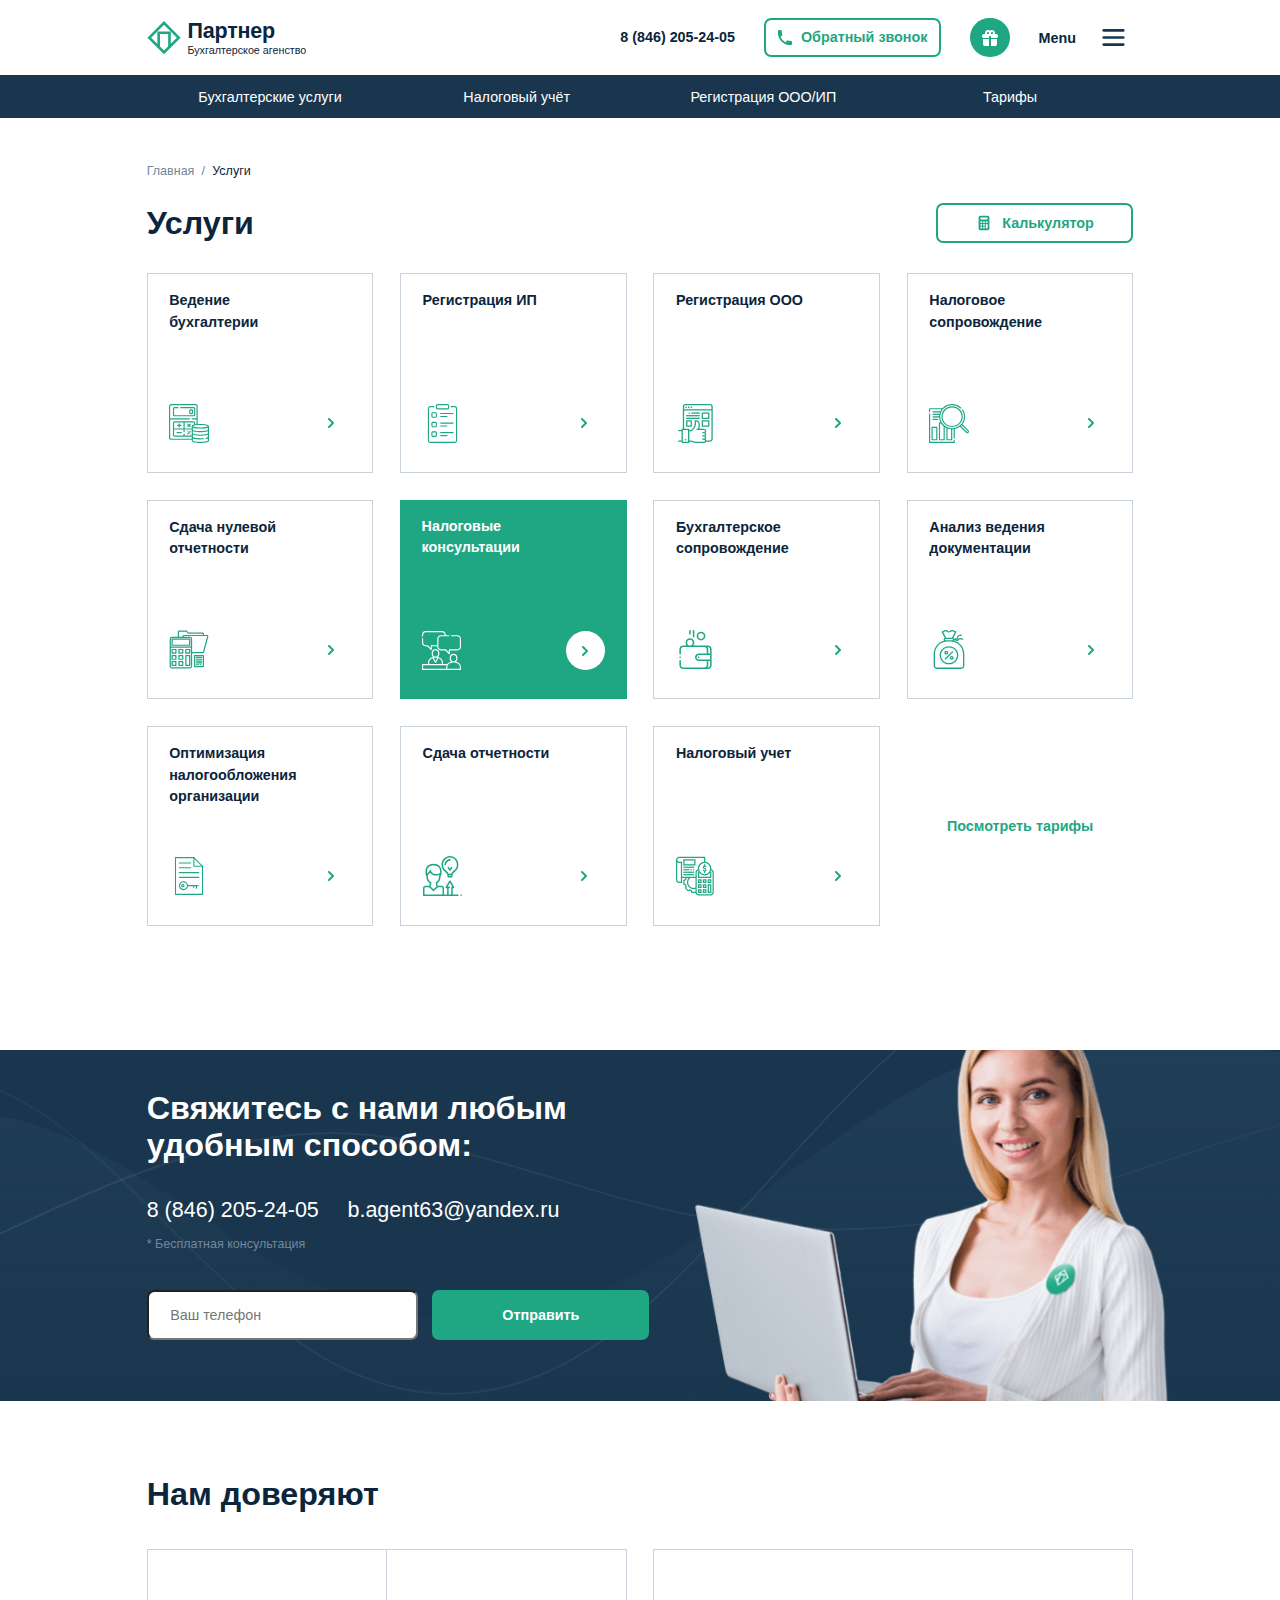
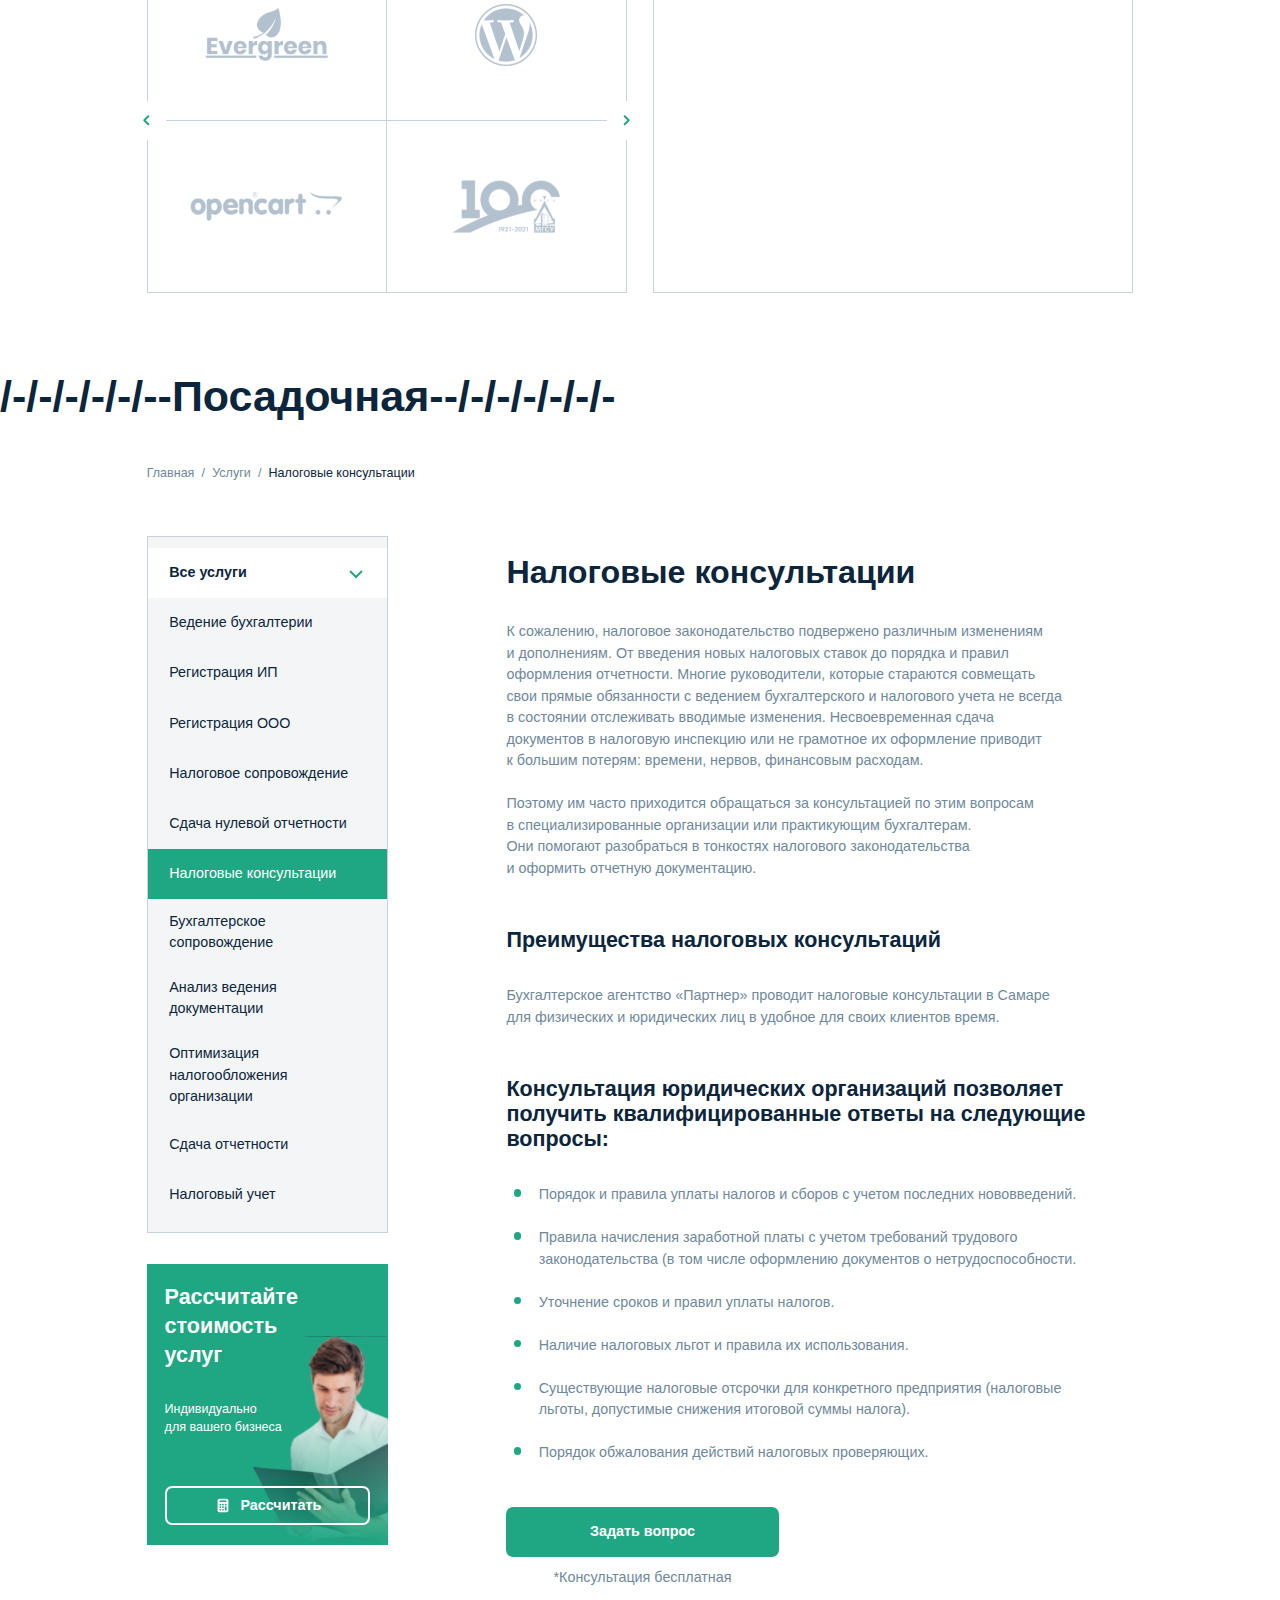
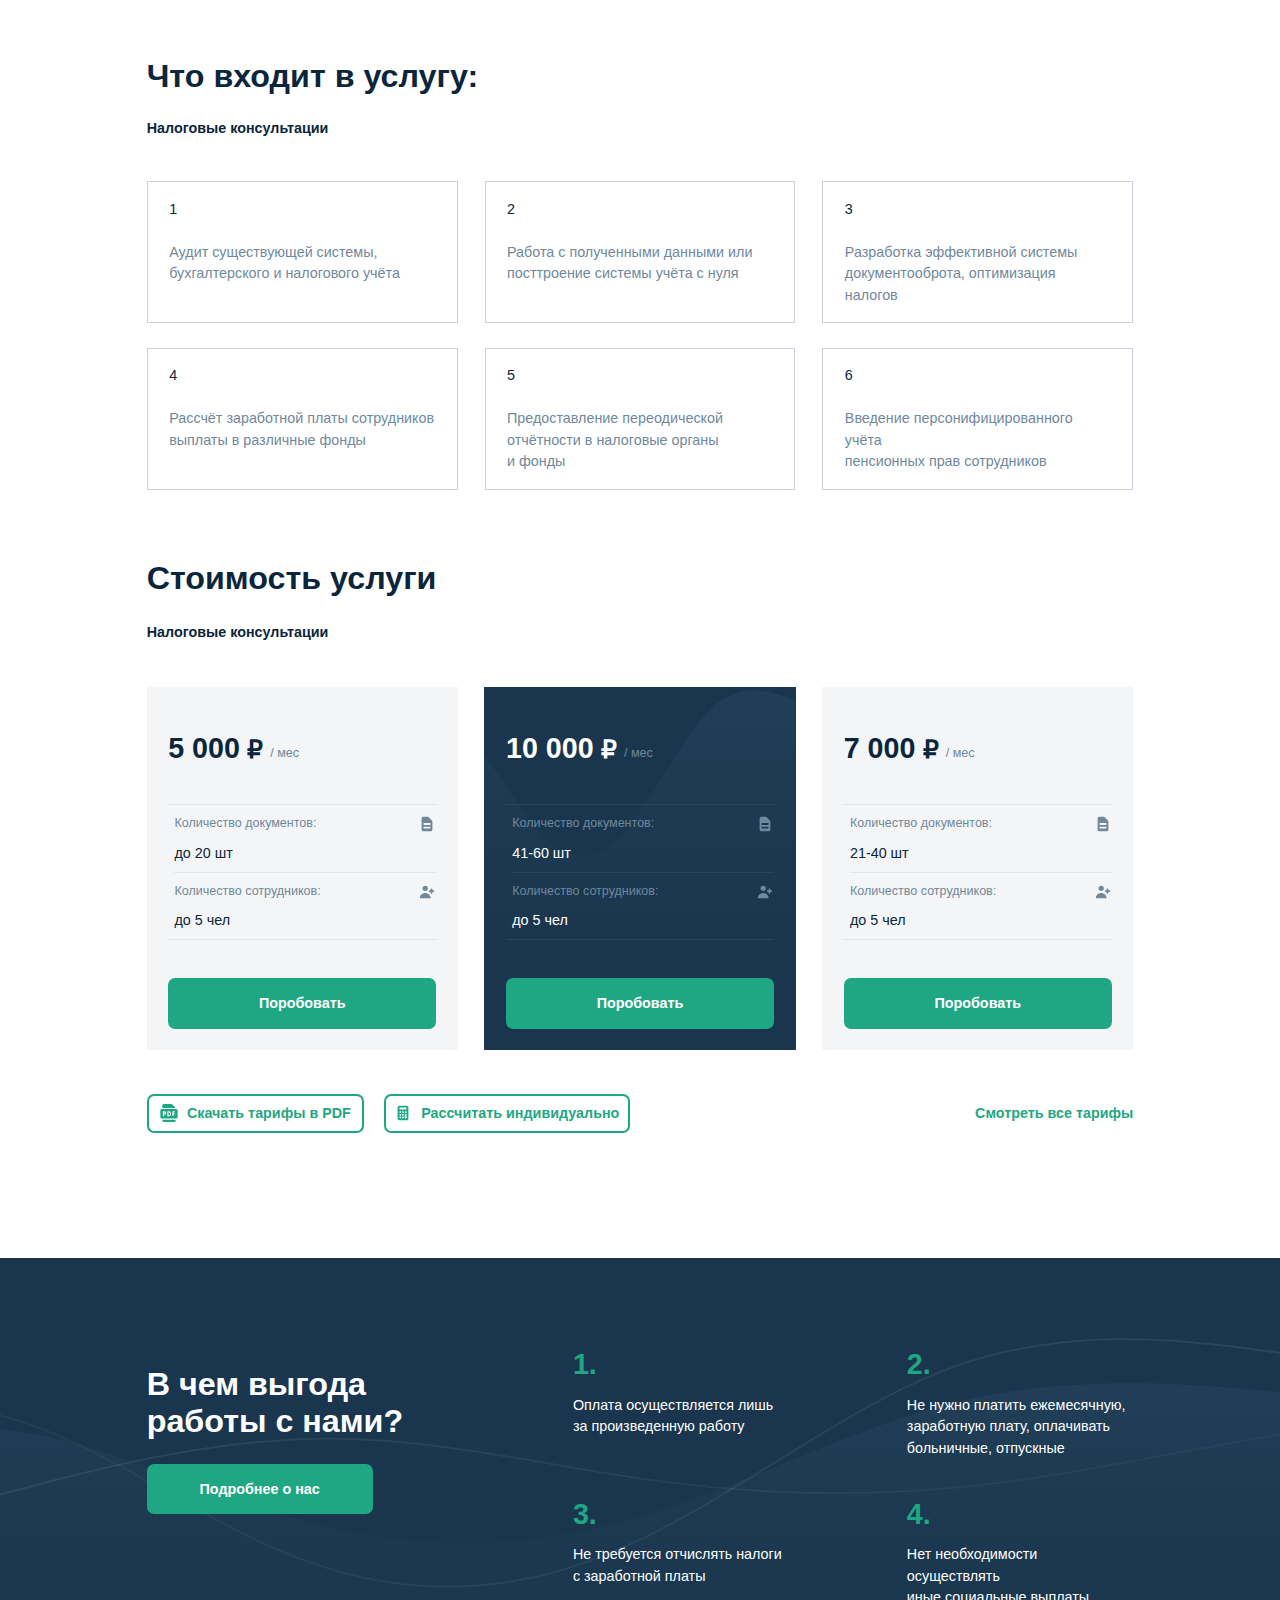
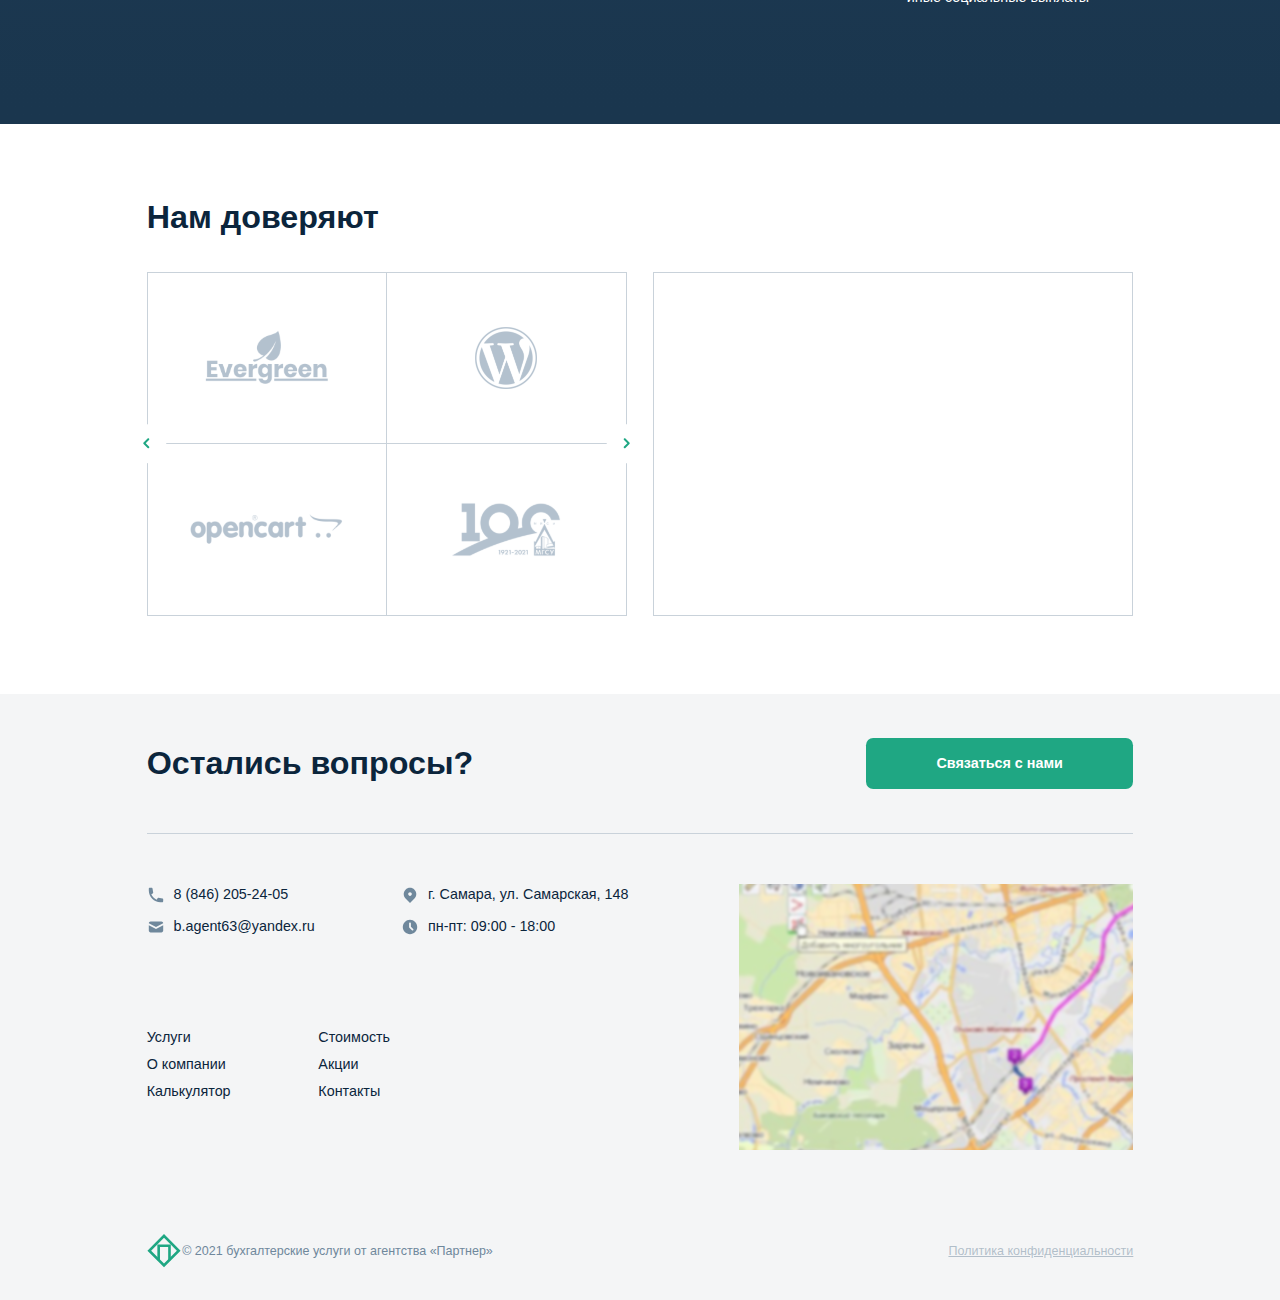
==== commit 1235a2d9: "21.03/10" ====
--- a/src/index.html
+++ b/src/index.html
@@ -61,7 +61,8 @@
   <!-- /.header -->
 
   <main>
-    <div id="home" style="display: none" class="home">
+
+    <div id="home" style="display: none">
 
       <section class="main-header">
         <div class="main-header-container">
@@ -253,7 +254,7 @@
       <!-- /.services -->
 
       <section class="rates container">
-        <div class="rates__heading">
+        <div>
           <h2>Наши тарифы</h2>
         </div>
         <div class="rates__selection">
@@ -511,9 +512,9 @@
       <!-- /.trust -->
 
     </div>
-    <!-- /.home -->
-
-    <div id = "landing" class="landing">
+    <!-- /#home -->
+
+    <div id = "landing" style="display: none">
 
       <section class="main-header">
         <div class="main-header-container">
@@ -884,7 +885,7 @@
       <!-- /.basic-services -->
 
       <section class="rates container">
-        <div class="rates__heading">
+        <div>
           <h2>Наши тарифы</h2>
         </div>
         <div class="rates__selection">
@@ -1124,6 +1125,736 @@
       <!-- /.trust -->
 
     </div>
+    <!-- /#landing -->
+
+    <div id="page-services" >
+
+      <section class="services-2 container">
+        <div class="show_nav">
+          <div class="show_nav-basic">Главная</div>
+          <div class="show_nav-slash">/</div>
+          <div class="show_nav-loc">Услуги</div>
+        </div>
+
+        <div class="services-2__heading">
+          <h2>Услуги</h2>
+          <a href="#" class="btn-transparent">
+            <img src="icons/calculator.svg" alt="calculator">
+            Калькулятор
+          </a>
+        </div>
+
+        <div class="services-2__content">
+
+          <div class="card-page-services box-1">
+            <div class="card-page-services__top">
+              <p>
+                Ведение<br>
+                бухгалтерии
+              </p>
+            </div>
+            <div class="card-page-services__bottom">
+              <div class="card-page-services__bottom-img">
+                <img src="icons/001-accounting.svg" alt="accounting">
+              </div>
+              <div class="arrow-right-plain">
+                <a href="#">
+                  <img src="icons/chevron-right.svg" alt="arrow">
+                </a>
+              </div>
+            </div>
+          </div>
+
+          <div class="card-page-services box-2">
+              <div class="card-page-services__top">
+                <p>
+                  Регистрация ИП
+                </p>
+              </div>
+              <div class="card-page-services__bottom">
+                <div class="card-page-services__bottom-img">
+                  <img src="icons/002-clipboard.svg" alt="clipboard">
+                </div>
+                <div class="arrow-right-plain">
+                  <a href="#">
+                    <img src="icons/chevron-right.svg" alt="arrow">
+                  </a>
+                </div>
+              </div>
+          </div>
+
+          <div class="card-page-services box-3">
+              <div class="card-page-services__top">
+                <p>
+                  Регистрация ООО
+                </p>
+              </div>
+              <div class="card-page-services__bottom">
+                <div class="card-page-services__bottom-img">
+                  <img src="icons/003-web-optimization.svg" alt="web-optimization">
+                </div>
+                <div class="arrow-right-plain">
+                  <a href="#">
+                    <img src="icons/chevron-right.svg" alt="arrow">
+                  </a>
+                </div>
+              </div>
+          </div>
+
+          <div class="card-page-services box-4">
+              <div class="card-page-services__top">
+                <p>
+                  Налоговое<br>
+                  сопровождение
+                </p>
+              </div>
+              <div class="card-page-services__bottom">
+                <div class="card-page-services__bottom-img">
+                  <img src="icons/004-research.svg" alt="research">
+                </div>
+                <div class="arrow-right-plain">
+                  <a href="#">
+                    <img src="icons/chevron-right.svg" alt="arrow">
+                  </a>
+                </div>
+              </div>
+          </div>
+
+          <div class="card-page-services box-5">
+              <div class="card-page-services__top">
+                <p>
+                  Сдача нулевой<br>
+                  отчетности
+                </p>
+              </div>
+              <div class="card-page-services__bottom">
+                <div class="card-page-services__bottom-img">
+                  <img src="icons/005-accounting-1.svg" alt="accounting-1">
+                </div>
+                <div class="arrow-right-plain">
+                  <a href="#">
+                    <img src="icons/chevron-right.svg" alt="arrow">
+                  </a>
+                </div>
+              </div>
+          </div>
+
+          <div class="card-page-services card-page-services-active box-6">
+              <div class="card-page-services__top">
+                <p>
+                  Налоговые<br>
+                  консультации
+                </p>
+              </div>
+              <div class="card-page-services__bottom">
+                <div class="card-page-services__bottom-img">
+                  <img src="icons/006-consulting.svg" alt="consulting">
+                </div>
+                <div class="arrow-right-plain">
+                  <a href="#">
+                    <img src="icons/chevron-right.svg" alt="arrow">
+                  </a>
+                </div>
+              </div>
+          </div>
+
+          <div class="card-page-services box-7">
+              <div class="card-page-services__top">
+                <p>
+                  Бухгалтерское<br>
+                  сопровождение
+                </p>
+              </div>
+              <div class="card-page-services__bottom">
+                <div class="card-page-services__bottom-img">
+                  <img src="icons/007-save-money.svg" alt="save-money">
+                </div>
+                <div class="arrow-right-plain">
+                  <a href="#">
+                    <img src="icons/chevron-right.svg" alt="arrow">
+                  </a>
+                </div>
+              </div>
+          </div>
+
+          <div class="card-page-services box-8">
+              <div class="card-page-services__top">
+                <p>
+                  Анализ ведения<br>
+                  документации
+                </p>
+              </div>
+              <div class="card-page-services__bottom">
+                <div class="card-page-services__bottom-img">
+                  <img src="icons/008-tax.svg" alt="tax">
+                </div>
+                <div class="arrow-right-plain">
+                  <a href="#">
+                    <img src="icons/chevron-right.svg" alt="arrow">
+                  </a>
+                </div>
+              </div>
+          </div>
+
+          <div class="card-page-services box-9">
+              <div class="card-page-services__top">
+                <p>
+                  Оптимизация<br>
+                  налогообложения<br>
+                  организации
+                </p>
+              </div>
+              <div class="card-page-services__bottom">
+                <div class="card-page-services__bottom-img">
+                  <img src="icons/009-paper.svg" alt="paper">
+                </div>
+                <div class="arrow-right-plain">
+                  <a href="#">
+                    <img src="icons/chevron-right.svg" alt="arrow">
+                  </a>
+                </div>
+              </div>
+          </div>
+
+          <div class="card-page-services box-10">
+              <div class="card-page-services__top">
+                <p>
+                  Сдача отчетности
+                </p>
+              </div>
+              <div class="card-page-services__bottom">
+                <div class="card-page-services__bottom-img">
+                  <img src="icons/010-entrepreneur.svg" alt="entrepreneur">
+                </div>
+                <div class="arrow-right-plain">
+                  <a href="#">
+                    <img src="icons/chevron-right.svg" alt="arrow">
+                  </a>
+                </div>
+              </div>
+          </div>
+
+          <div class="card-page-services box-11">
+              <div class="card-page-services__top">
+                <p>
+                  Налоговый учет
+                </p>
+              </div>
+              <div class="card-page-services__bottom">
+                <div class="card-page-services__bottom-img">
+                  <img src="icons/011-accounting-2.svg" alt="accounting-2">
+                </div>
+                <div class="arrow-right-plain">
+                  <a href="#">
+                    <img src="icons/chevron-right.svg" alt="arrow">
+                  </a>
+                </div>
+              </div>
+          </div>
+
+          <div class="card-page-services-empty box-12">
+            <a href="#">Посмотреть тарифы</a>
+          </div>
+        </div>
+
+      </section>
+      <!-- /.services_2 -->
+
+      <section class="connection">
+        <div class="connection-i container">
+          <h2>Свяжитесь с нами любым<br>удобным способом: </h2>
+          <div class="connection-i__data">
+            <p>8 (846) 205-24-05</p>
+            <p>b.agent63@yandex.ru</p>
+          </div>
+          <p class="connection-i__desc">
+            * Бесплатная консультация
+          </p>
+          <form class="connection-i__form">
+            <input class="btn-white" type="tel" placeholder="Ваш телефон">
+            <button class="btn-green" type="submit">Отправить</button>
+          </form>
+
+        </div>
+
+      </section>
+      <!-- /.connection -->
+
+      <section class="trust container">
+        <h2>Нам доверяют</h2>
+        <div class="trust__content">
+          <div class="trust__content-left">
+            <div class="arrow-left">
+              <a href="#">
+                <img src="icons/chevron-left.svg" alt="chevron-left">
+              </a>
+            </div>
+            <div class="trust__content-left-items">
+              <div class="trust__content-left-item">
+                <img src="img/trust-1.svg" alt="trust-1">
+              </div>
+              <div class="trust__content-left-item">
+                <img src="img/trust-2.svg" alt="trust-2">
+              </div>
+            </div>
+            <div class="trust__content-left-items">
+              <div class="trust__content-left-item">
+                <img src="img/trust-3.svg" alt="trust-3">
+              </div>
+              <div class="trust__content-left-item">
+                <img src="img/trust-4.svg" alt="trust-4">
+              </div>
+            </div>
+            <a href="#">
+              <div class="arrow-right">
+                <img src="icons/chevron-right.svg" alt="chevron-right">
+              </div>
+            </a>
+          </div>
+          <div class="trust__content-right"></div>
+        </div>
+      </section>
+      <!-- /.trust -->
+
+    </div>
+    <!-- /#page-services -->
+
+    <h1>/-/-/-/-/-/--Посадочная--/-/-/-/-/-/-</h1>
+
+    <div id ="page-services-landing">
+
+      <section class="page-services-top container">
+        <div class="page-services-top__heading">
+          <div class="show_nav">
+            <div class="show_nav-basic">Главная</div>
+            <div class="show_nav-slash">/</div>
+            <div class="show_nav-basic">Услуги</div>
+            <div class="show_nav-slash">/</div>
+            <div class="show_nav-loc">Налоговые консультации</div>
+          </div>
+        </div>
+        <div class="page-services-top__content">
+          <div class="page-services-top__left">
+            <div class="page-services-top__left-sidebar">
+
+              <div class="p-s-t-sidebar-item p-s-t-dropdown">
+                <p>Все услуги</p>
+                <div class="dropdown">
+                  <div class="dropdown-icon">
+                    <img src="icons/arrow.svg" alt="arrow">
+                  </div>
+                  <div class="dropdown-content">
+                    <a href="#">Link 1</a>
+                    <a href="#">Link 2</a>
+                    <a href="#">Link 3</a>
+                    <a href="#">Link 4</a>
+                    <a href="#">Link 5</a>
+                    <a href="#">Link 6</a>
+                    <a href="#">Link 7</a>
+                    <a href="#">Link 8</a>
+                    <a href="#">Link 9</a>
+                  </div>
+                </div>
+              </div>
+              <div class="p-s-t-sidebar-item">
+                <a href="#">Ведение бухгалтерии</a>
+              </div>
+              <div class="p-s-t-sidebar-item">
+                <a href="#">Регистрация ИП</a>
+              </div>
+              <div class="p-s-t-sidebar-item">
+                <a href="#">Регистрация ООО</a>
+              </div>
+              <div class="p-s-t-sidebar-item">
+                <a href="#">Налоговое сопровождение</a>
+              </div>
+              <div class="p-s-t-sidebar-item">
+                <a href="#">Сдача нулевой отчетности</a>
+              </div>
+              <div class="p-s-t-sidebar-item p-s-t-active">
+                <a href="#">Налоговые консультации</a>
+              </div>
+              <div class="p-s-t-sidebar-item">
+                <a href="#">
+                  Бухгалтерское<br>
+                  сопровождение
+                </a>
+              </div>
+              <div class="p-s-t-sidebar-item">
+                <a href="#">
+                  Анализ ведения<br>
+                  документации
+                </a>
+              </div>
+              <div class="p-s-t-sidebar-item">
+                <a href="#">
+                  Оптимизация<br>
+                  налогообложения<br>
+                  организации
+                </a>
+              </div>
+              <div class="p-s-t-sidebar-item">
+                <a href="#">Сдача отчетности</a>
+              </div>
+              <div class="p-s-t-sidebar-item">
+                <a href="#">Налоговый учет</a>
+              </div>
+
+            </div>
+            <div class="page-services-top__left-calculation">
+              <div class="block-inner">
+                <div class="inner">
+                  <p>
+                    Рассчитайте<br>
+                    стоимость<br>
+                    услуг
+                  </p>
+                  <p>
+                    Индивидуально<br>
+                    для вашего бизнеса
+                  </p>
+                  <a href="#" class="btn-transparent">
+                    <img src="icons/calculator-white.svg" alt="calculator">
+                    Рассчитать
+                  </a>
+                </div>
+              </div>
+            </div>
+
+          </div>
+          <div class="page-services-top__right">
+            <h2>Налоговые консультации</h2>
+            <p>
+              К сожалению, налоговое законодательство подвержено различным изменениям<br>
+              и дополнениям. От введения новых налоговых ставок до порядка и правил<br>
+              оформления отчетности. Многие руководители, которые стараются совмещать<br>
+              свои прямые обязанности с ведением бухгалтерского и налогового учета не всегда<br>
+              в состоянии отслеживать вводимые изменения. Несвоевременная сдача<br>
+              документов в налоговую инспекцию или не грамотное их оформление приводит<br>
+              к большим потерям: времени, нервов, финансовым расходам.<br>
+              <br>
+              Поэтому им часто приходится обращаться за консультацией по этим вопросам<br>
+              в специализированные организации или практикующим бухгалтерам.<br>
+              Они помогают разобраться в тонкостях налогового законодательства<br>
+              и оформить отчетную документацию.
+            </p>
+            <div class="page-services-top__right-heading">
+              Преимущества налоговых консультаций
+            </div>
+            <p>
+              Бухгалтерское агентство «Партнер» проводит налоговые консультации в Самаре<br>
+              для физических и юридических лиц в удобное для своих клиентов время.
+            </p>
+            <div class="page-services-top__right-heading">
+              Консультация юридических организаций позволяет<br>
+              получить квалифицированные ответы на следующие<br>
+              вопросы:
+            </div>
+            <div class="page-services-top__right-bottom">
+              <div class="p-s-circle"></div>
+              <p>
+                Порядок и правила уплаты налогов и сборов с учетом последних нововведений.
+              </p>
+            </div>
+            <div class="page-services-top__right-bottom">
+              <div class="p-s-circle"></div>
+              <p>
+                Правила начисления заработной платы с учетом требований трудового<br>
+                законодательства (в том числе оформлению документов о нетрудоспособности.
+              </p>
+            </div>
+            <div class="page-services-top__right-bottom">
+              <div class="p-s-circle"></div>
+              <p>
+                Уточнение сроков и правил уплаты налогов.
+              </p>
+            </div>
+            <div class="page-services-top__right-bottom">
+              <div class="p-s-circle"></div>
+              <p>
+                Наличие налоговых льгот и правила их использования.
+              </p>
+            </div>
+            <div class="page-services-top__right-bottom">
+              <div class="p-s-circle"></div>
+              <p>
+                Существующие налоговые отсрочки для конкретного предприятия (налоговые<br>
+                льготы, допустимые снижения итоговой суммы налога).
+              </p>
+            </div>
+            <div class="page-services-top__right-bottom">
+              <div class="p-s-circle"></div>
+              <p>
+                Порядок обжалования действий налоговых проверяющих.
+              </p>
+            </div>
+            <div class="page-services-top__right-btn">
+              <a href="#" class="btn-green">
+                Задать вопрос
+              </a>
+              <p>*Консультация бесплатная</p>
+            </div>
+
+
+          </div>
+        </div>
+
+      </section>
+
+      <section class="service-includes container">
+        <h2>Что входит в услугу:</h2>
+        <div class="rates__p">
+          <p>Налоговые консультации</p>
+        </div>
+        <div class="service-includes__content">
+          <div class="b-1">
+            <p>1</p>
+            <p>
+              Аудит существующей системы,<br>
+              бухгалтерского и налогового учёта
+            </p>
+          </div>
+          <div class="b-2">
+            <p>2</p>
+            <p>
+              Работа с полученными данными или<br>
+              посттроение системы учёта с нуля
+            </p>
+          </div>
+          <div class="b-3">
+            <p>3</p>
+            <p>
+              Разработка эффективной системы<br>
+              документооброта, оптимизация налогов
+            </p>
+          </div>
+          <div class="b-4">
+            <p>4</p>
+            <p>
+              Рассчёт заработной платы сотрудников<br>
+              выплаты в различные фонды
+            </p>
+          </div>
+          <div class="b-5">
+            <p>5</p>
+            <p>
+              Предоставление переодической<br>
+              отчётности в налоговые органы<br>
+              и фонды
+            </p>
+          </div>
+          <div class="b-6">
+            <p>6</p>
+            <p>
+              Введение персонифицированного учёта<br>
+              пенсионных прав сотрудников
+            </p>
+          </div>
+        </div>
+
+      </section>
+      <!-- /.service-includes -->
+
+      <section class="rates container">
+        <h2>Стоимость услуги</h2>
+        <div class="rates__p">
+          <p>Налоговые консультации</p>
+        </div>
+
+        <div class="rates__cards">
+
+          <div class="card-basic">
+            <div class="card">
+              <div class="card__heading">
+                <p>5 000<span>₽</span></p>
+                <p>/ мес</p>
+              </div>
+              <div class="card__content">
+                <div class="card__content-item">
+                  <div>
+                    <p>Количество документов:</p>
+                    <img src="icons/document-text.svg" alt="document-text">
+                  </div>
+                  <p>до 20 шт</p>
+                </div>
+                <div class="card__content-item">
+                  <div>
+                    <p>Количество сотрудников:</p>
+                    <img src="icons/user-add.svg" alt="user-add">
+                  </div>
+                  <p>до 5 чел</p>
+                </div>
+              </div>
+              <a href="#" class="btn-green">
+                <p>Поробовать</p>
+              </a>
+            </div>
+          </div>
+
+          <div class="card-basic card-active">
+            <div class="card">
+              <div class="card__heading">
+                <p>10 000<span>₽</span></p>
+                <p>/ мес</p>
+              </div>
+              <div class="card__content">
+                <div class="card__content-item">
+                  <div>
+                    <p>Количество документов:</p>
+                    <img src="icons/document-text.svg" alt="document-text">
+                  </div>
+                  <p>41-60 шт</p>
+                </div>
+                <div class="card__content-item">
+                  <div>
+                    <p>Количество сотрудников:</p>
+                    <img src="icons/user-add.svg" alt="user-add">
+                  </div>
+                  <p>до 5 чел</p>
+                </div>
+              </div>
+              <a href="#" class="btn-green">
+                <p>Поробовать</p>
+              </a>
+            </div>
+          </div>
+
+          <div class="card-basic">
+            <div class="card">
+              <div class="card__heading">
+                <p>7 000<span>₽</span></p>
+                <p>/ мес</p>
+              </div>
+              <div class="card__content">
+                <div class="card__content-item">
+                  <div>
+                    <p>Количество документов:</p>
+                    <img src="icons/document-text.svg" alt="document-text">
+                  </div>
+                  <p>21-40 шт</p>
+                </div>
+                <div class="card__content-item">
+                  <div>
+                    <p>Количество сотрудников:</p>
+                    <img src="icons/user-add.svg" alt="user-add">
+                  </div>
+                  <p>до 5 чел</p>
+                </div>
+              </div>
+              <a href="#" class="btn-green">
+                <p>Поробовать</p>
+              </a>
+            </div>
+          </div>
+
+        </div>
+
+        <div class="rates__footer">
+          <div class="rates__footer-inner">
+            <a href="#" class="btn-transparent">
+              <img src="icons/pdf-file-1.svg" alt="pdf-file-1">
+              <p>Скачать тарифы в PDF</p>
+            </a>
+            <a href="#" class="btn-transparent">
+              <img src="icons/calculator.svg" alt="pdf-file-1">
+              <p>Рассчитать индивидуально</p>
+            </a>
+          </div>
+          <a href="#" class="rates__footer-last">
+            Смотреть все тарифы
+          </a>
+        </div>
+
+      </section>
+      <!-- /.rates container -->
+
+      <section class="benefit">
+        <div class="benefit-inner container">
+          <div class="benefit-inner__left">
+            <h2>В чем выгода<br>
+              работы с нами?
+            </h2>
+            <a href="#" class="btn-green">
+              Подробнее о нас
+            </a>
+          </div>
+          <div class="benefit-inner__right">
+            <div class="benefit-inner__items">
+              <div class="benefit-inner__item">
+                <p>1.</p>
+                <p>
+                  Оплата осуществляется лишь<br>
+                  за произведенную работу
+                </p>
+              </div>
+              <div class="benefit-inner__item">
+                <p>2.</p>
+                <p>
+                  Не нужно платить ежемесячную,<br>
+                  заработную плату, оплачивать<br>
+                  больничные, отпускные
+                </p>
+              </div>
+            </div>
+            <div class="benefit-inner__items">
+              <div class="benefit-inner__item">
+                <p>3.</p>
+                <p>
+                  Не требуется отчислять налоги<br>
+                  с заработной платы
+                </p>
+              </div>
+              <div class="benefit-inner__item">
+                <p>4.</p>
+                <p>
+                  Нет необходимости осуществлять<br>
+                  иные социальные выплаты
+                </p>
+              </div>
+            </div>
+          </div>
+        </div>
+      </section>
+      <!-- /.benefit -->
+
+      <section class="trust container">
+        <h2>Нам доверяют</h2>
+        <div class="trust__content">
+          <div class="trust__content-left">
+            <div class="arrow-left">
+              <a href="#">
+                <img src="icons/chevron-left.svg" alt="chevron-left">
+              </a>
+            </div>
+            <div class="trust__content-left-items">
+              <div class="trust__content-left-item">
+                <img src="img/trust-1.svg" alt="trust-1">
+              </div>
+              <div class="trust__content-left-item">
+                <img src="img/trust-2.svg" alt="trust-2">
+              </div>
+            </div>
+            <div class="trust__content-left-items">
+              <div class="trust__content-left-item">
+                <img src="img/trust-3.svg" alt="trust-3">
+              </div>
+              <div class="trust__content-left-item">
+                <img src="img/trust-4.svg" alt="trust-4">
+              </div>
+            </div>
+            <a href="#">
+              <div class="arrow-right">
+                <img src="icons/chevron-right.svg" alt="chevron-right">
+              </div>
+            </a>
+          </div>
+          <div class="trust__content-right"></div>
+        </div>
+      </section>
+      <!-- /.trust -->
+
+    </div>
+    <!-- /#page-services-landing -->
 
   </main>
 
--- a/src/css/style.css
+++ b/src/css/style.css
@@ -486,6 +486,46 @@
   line-height: 2.4rem;
 }
 
+.card-page-services {
+  border: 1px solid #C9D2DA;
+  padding: 1.8rem 2.4rem 3.2rem 2.4rem;
+  display: flex;
+  flex-direction: column;
+  justify-content: space-between;
+  align-items: flex-start;
+}
+.card-page-services__top p {
+  font-size: 1.6rem;
+  font-weight: 700;
+  line-height: 2.4rem;
+}
+.card-page-services__bottom {
+  width: 100%;
+  display: flex;
+  justify-content: space-between;
+  align-items: center;
+}
+.card-page-services__bottom-img {
+  width: 4.4rem;
+  height: 4.4rem;
+}
+.card-page-services-empty {
+  display: flex;
+  justify-content: center;
+  align-items: center;
+}
+.card-page-services-empty a {
+  font-size: 1.6rem;
+  font-weight: 700;
+  line-height: 1.8rem;
+  color: #1FA783;
+}
+.card-page-services-active {
+  background-color: #1FA783;
+  border: none;
+  color: #FFFFFF;
+}
+
 .arrow-left {
   display: flex;
   justify-content: center;
@@ -534,6 +574,26 @@
   background-color: #FFFFFF;
 }
 
+.show_nav {
+  display: flex;
+  justify-content: flex-start;
+  align-items: center;
+  font-size: 1.4rem;
+  font-weight: 400;
+  line-height: 2rem;
+}
+.show_nav-basic {
+  color: #6F889C;
+  margin-right: 0.8rem;
+}
+.show_nav-slash {
+  color: #6F889C;
+  margin-right: 0.8rem;
+}
+.show_nav-loc {
+  color: #0B253C;
+}
+
 .form-block {
   width: 40%;
   height: 8.2rem;
@@ -563,6 +623,53 @@
   background-position: right 0.7em top 50%, 0 0;
 }
 
+.block-inner {
+  position: absolute;
+  width: 100%;
+  height: 100%;
+  top: 0;
+  left: 0;
+  z-index: 50;
+  background-image: url("../img/your-time-bg.svg");
+  background-repeat: no-repeat;
+  background-size: cover;
+  background-position: right;
+}
+.block-inner .inner {
+  position: absolute;
+  width: 100%;
+  height: 100%;
+  top: 0;
+  left: 0;
+  z-index: 100;
+  background: linear-gradient(180deg, rgba(31, 167, 131, 0) 50%, #1FA783 100%);
+  display: flex;
+  flex-direction: column;
+  justify-content: space-between;
+  align-items: flex-start;
+  padding: 3.1rem 2.2rem;
+  color: #FFFFFF;
+}
+.block-inner .inner p:nth-child(1) {
+  font-size: 3.2rem;
+  font-weight: 700;
+  line-height: 2rem;
+}
+.block-inner .inner p:nth-child(2) {
+  font-size: 1.4rem;
+  font-weight: 400;
+  line-height: 2rem;
+}
+.block-inner .inner .btn-transparent {
+  width: 100%;
+  align-self: center;
+  color: #FFFFFF;
+  border: 2px solid #FFFFFF;
+  font-size: 1.6rem;
+  font-weight: 700;
+  line-height: 1.8rem;
+}
+
 .footer {
   height: 67.6rem;
   background-color: #F4F5F6;
@@ -842,6 +949,233 @@
   align-items: flex-end;
 }
 
+.connection {
+  width: 100%;
+  height: 39.2rem;
+  background-image: url("../img/connection-bg.svg");
+  background-repeat: no-repeat;
+  background-size: cover;
+  background-position: center;
+  position: relative;
+}
+.connection-i {
+  width: 100%;
+  height: 100%;
+  position: absolute;
+  top: 0;
+  left: 0;
+  z-index: 50;
+  background-color: transparent;
+  color: #FFFFFF;
+  padding-top: 4.4rem;
+  padding-bottom: 6.8rem;
+  display: flex;
+  flex-direction: column;
+  justify-content: space-between;
+  align-items: flex-start;
+}
+.connection-i__data {
+  display: flex;
+}
+.connection-i__data p {
+  font-size: 2.4rem;
+  font-weight: 400;
+  line-height: 2.4rem;
+  text-align: left;
+  margin-right: 3.2rem;
+}
+.connection-i__desc {
+  font-size: 1.4rem;
+  font-weight: 400;
+  line-height: 2rem;
+  color: #6F889C;
+  margin-top: -2.5rem;
+}
+.connection-i__form {
+  display: flex;
+  width: 100%;
+}
+.connection-i__form .btn-white {
+  width: 27.5%;
+  margin-right: 1.6rem;
+}
+.connection-i__form .btn-green {
+  width: 22%;
+}
+
+.trust {
+  height: 46.5rem;
+  margin-top: 9.2rem;
+  margin-bottom: 11.2rem;
+}
+.trust__content {
+  width: 100%;
+  height: 38.4rem;
+  display: flex;
+  justify-content: space-between;
+  align-items: center;
+  margin-top: 4rem;
+}
+.trust__content-left {
+  width: 48.65%;
+  height: 100%;
+  display: flex;
+  flex-wrap: wrap;
+  position: relative;
+}
+.trust__content-left-items {
+  width: 50%;
+  height: 100%;
+}
+.trust__content-left-items:nth-child(2) {
+  border: 1px solid #C9D2DA;
+}
+.trust__content-left-items:nth-child(3) {
+  border-top: 1px solid #C9D2DA;
+  border-right: 1px solid #C9D2DA;
+  border-bottom: 1px solid #C9D2DA;
+}
+.trust__content-left-item {
+  width: 100%;
+  height: 50%;
+  display: flex;
+  justify-content: center;
+  align-items: center;
+}
+.trust__content-left-item:nth-child(1) {
+  border-bottom: 1px solid #C9D2DA;
+}
+.trust__content-right {
+  width: 48.65%;
+  height: 100%;
+  border: 1px solid #C9D2DA;
+}
+
+.benefit {
+  width: 100%;
+  height: 52rem;
+  background-image: url("../img/benefit-bg.svg");
+  background-repeat: no-repeat;
+  background-size: cover;
+  background-position: center;
+  position: relative;
+  margin-top: 9rem;
+}
+.benefit .benefit-inner {
+  width: 100%;
+  height: 100%;
+  position: absolute;
+  top: 0;
+  left: 0;
+  z-index: 50;
+  padding-bottom: 14.6rem;
+  padding-top: 10rem;
+  display: flex;
+}
+.benefit .benefit-inner__left {
+  width: 43.2%;
+  padding-top: 2rem;
+}
+.benefit .benefit-inner__left h2 {
+  color: #FFFFFF;
+}
+.benefit .benefit-inner__left .btn-green {
+  width: 53%;
+  margin-top: 2.7rem;
+}
+.benefit .benefit-inner__right {
+  width: 56.8%;
+  height: 100%;
+}
+.benefit .benefit-inner__items {
+  display: flex;
+  width: 100%;
+  height: 50%;
+}
+.benefit .benefit-inner__items:last-child {
+  padding-top: 3rem;
+}
+.benefit .benefit-inner__item {
+  width: 50%;
+  height: 100%;
+}
+.benefit .benefit-inner__item:nth-child(2), .benefit .benefit-inner__item:nth-child(4) {
+  padding-left: 6rem;
+}
+.benefit .benefit-inner__item p:nth-child(1) {
+  font-size: 3.2rem;
+  font-weight: 700;
+  line-height: 3.7rem;
+  text-align: left;
+  color: #1FA783;
+  margin-bottom: 1.5rem;
+}
+.benefit .benefit-inner__item p:nth-child(2) {
+  font-size: 1.6rem;
+  font-weight: 400;
+  line-height: 2.4rem;
+  text-align: left;
+  color: #FFFFFF;
+}
+
+.rates {
+  height: 83.5rem;
+  padding-top: 8.17rem;
+  padding-bottom: 8rem;
+  display: flex;
+  flex-direction: column;
+  justify-content: space-between;
+  align-items: flex-start;
+}
+.rates__selection {
+  display: flex;
+  width: 100%;
+  height: 4.5rem;
+}
+.rates__selection div {
+  width: 50%;
+  height: 100%;
+  display: flex;
+  justify-content: center;
+  align-items: center;
+  font-size: 1.6rem;
+  font-weight: 400;
+  line-height: 2.4rem;
+  border-bottom: 3px solid #1FA783;
+}
+.rates__selection-passive {
+  background-color: #F4F5F6;
+}
+.rates__selection-active {
+  background-color: #1FA783;
+  color: #FFFFFF;
+}
+.rates__cards {
+  width: 100%;
+  display: flex;
+  justify-content: space-between;
+  align-items: center;
+}
+.rates__footer {
+  width: 100%;
+  display: flex;
+  justify-content: space-between;
+  align-items: center;
+}
+.rates__footer .btn-transparent {
+  width: 21.62%;
+}
+.rates__footer .btn-transparent img {
+  width: 2rem;
+  height: 2rem;
+}
+.rates__footer .rates__footer-last {
+  font-size: 1.6rem;
+  font-weight: 700;
+  line-height: 1.8rem;
+  color: #1FA783;
+}
+
 .your-time {
   height: 54.4rem;
   padding-top: 7.4rem;
@@ -881,52 +1215,6 @@
   width: 23.2%;
   position: relative;
   background-color: #1FA783;
-}
-.your-time__block .block-item:last-child .block-inner {
-  position: absolute;
-  width: 100%;
-  height: 100%;
-  top: 0;
-  left: 0;
-  z-index: 50;
-  background-image: url("../img/your-time-bg.svg");
-  background-repeat: no-repeat;
-  background-size: cover;
-  background-position: right;
-}
-.your-time__block .block-item:last-child .block-inner .inner {
-  position: absolute;
-  width: 100%;
-  height: 100%;
-  top: 0;
-  left: 0;
-  z-index: 100;
-  background: linear-gradient(180deg, rgba(31, 167, 131, 0) 50%, #1FA783 100%);
-  display: flex;
-  flex-direction: column;
-  justify-content: space-between;
-  align-items: flex-start;
-  padding: 3.1rem 2.2rem;
-  color: #FFFFFF;
-}
-.your-time__block .block-item:last-child .block-inner .inner p:nth-child(1) {
-  font-size: 3.2rem;
-  font-weight: 700;
-  line-height: 2rem;
-}
-.your-time__block .block-item:last-child .block-inner .inner p:nth-child(2) {
-  font-size: 1.4rem;
-  font-weight: 400;
-  line-height: 2rem;
-}
-.your-time__block .block-item:last-child .block-inner .inner .btn-transparent {
-  width: 100%;
-  align-self: center;
-  color: #FFFFFF;
-  border: 2px solid #FFFFFF;
-  font-size: 1.6rem;
-  font-weight: 700;
-  line-height: 1.8rem;
 }
 .your-time__text {
   font-size: 1.6rem;
@@ -1138,60 +1426,6 @@
   color: #1FA783;
 }
 
-.rates {
-  height: 83.5rem;
-  padding-top: 8.17rem;
-  padding-bottom: 8rem;
-  display: flex;
-  flex-direction: column;
-  justify-content: space-between;
-  align-items: flex-start;
-}
-.rates__selection {
-  display: flex;
-  width: 100%;
-  height: 4.5rem;
-}
-.rates__selection div {
-  width: 50%;
-  height: 100%;
-  display: flex;
-  justify-content: center;
-  align-items: center;
-  font-size: 1.6rem;
-  font-weight: 400;
-  line-height: 2.4rem;
-  border-bottom: 3px solid #1FA783;
-}
-.rates__selection-passive {
-  background-color: #F4F5F6;
-}
-.rates__selection-active {
-  background-color: #1FA783;
-  color: #FFFFFF;
-}
-.rates__cards {
-  width: 100%;
-  display: flex;
-  justify-content: space-between;
-  align-items: center;
-}
-.rates__footer {
-  width: 100%;
-  display: flex;
-  justify-content: space-between;
-  align-items: center;
-}
-.rates__footer .btn-transparent {
-  width: 21.62%;
-}
-.rates__footer .rates__footer-last {
-  font-size: 1.6rem;
-  font-weight: 700;
-  line-height: 1.8rem;
-  color: #1FA783;
-}
-
 .certificates {
   height: 43rem;
   padding-top: 4.3rem;
@@ -1222,121 +1456,6 @@
   display: flex;
   justify-content: center;
   align-items: flex-end;
-}
-
-.benefit {
-  width: 100%;
-  height: 52rem;
-  background-image: url("../img/benefit-bg.svg");
-  background-repeat: no-repeat;
-  background-size: cover;
-  background-position: center;
-  position: relative;
-  margin-top: 9rem;
-}
-.benefit .benefit-inner {
-  width: 100%;
-  height: 100%;
-  position: absolute;
-  top: 0;
-  left: 0;
-  z-index: 50;
-  padding-bottom: 14.6rem;
-  padding-top: 10rem;
-  display: flex;
-}
-.benefit .benefit-inner__left {
-  width: 43.2%;
-  padding-top: 2rem;
-}
-.benefit .benefit-inner__left h2 {
-  color: #FFFFFF;
-}
-.benefit .benefit-inner__left .btn-green {
-  width: 53%;
-  margin-top: 2.7rem;
-}
-.benefit .benefit-inner__right {
-  width: 56.8%;
-  height: 100%;
-}
-.benefit .benefit-inner__items {
-  display: flex;
-  width: 100%;
-  height: 50%;
-}
-.benefit .benefit-inner__items:last-child {
-  padding-top: 3rem;
-}
-.benefit .benefit-inner__item {
-  width: 50%;
-  height: 100%;
-}
-.benefit .benefit-inner__item:nth-child(2), .benefit .benefit-inner__item:nth-child(4) {
-  padding-left: 6rem;
-}
-.benefit .benefit-inner__item p:nth-child(1) {
-  font-size: 3.2rem;
-  font-weight: 700;
-  line-height: 3.7rem;
-  text-align: left;
-  color: #1FA783;
-  margin-bottom: 1.5rem;
-}
-.benefit .benefit-inner__item p:nth-child(2) {
-  font-size: 1.6rem;
-  font-weight: 400;
-  line-height: 2.4rem;
-  text-align: left;
-  color: #FFFFFF;
-}
-
-.trust {
-  height: 46.5rem;
-  margin-top: 9.2rem;
-  margin-bottom: 11.2rem;
-}
-.trust__content {
-  width: 100%;
-  height: 38.4rem;
-  display: flex;
-  justify-content: space-between;
-  align-items: center;
-  margin-top: 4rem;
-}
-.trust__content-left {
-  width: 48.65%;
-  height: 100%;
-  display: flex;
-  flex-wrap: wrap;
-  position: relative;
-}
-.trust__content-left-items {
-  width: 50%;
-  height: 100%;
-}
-.trust__content-left-items:nth-child(2) {
-  border: 1px solid #C9D2DA;
-}
-.trust__content-left-items:nth-child(3) {
-  border-top: 1px solid #C9D2DA;
-  border-right: 1px solid #C9D2DA;
-  border-bottom: 1px solid #C9D2DA;
-}
-.trust__content-left-item {
-  width: 100%;
-  height: 50%;
-  display: flex;
-  justify-content: center;
-  align-items: center;
-}
-.trust__content-left-item:nth-child(1) {
-  border-bottom: 1px solid #C9D2DA;
-}
-.trust__content-right {
-  width: 48.65%;
-  height: 100%;
-  border: 1px solid #C9D2DA;
 }
 
 .landing-top {
@@ -1444,12 +1563,13 @@
   justify-content: center;
   align-items: center;
 }
-.landing .options {
+
+.options {
   margin-top: 10.9rem;
   height: 101.2rem;
   background-color: #F4F5F6;
 }
-.landing .options-i {
+.options-i {
   height: 100%;
   padding-top: 8.8rem;
   padding-bottom: 14.8rem;
@@ -1460,36 +1580,36 @@
   grid-template-rows: 38.4rem 36.4rem;
   grid-template-areas: "left-top right-top" "left-bottom right-bottom";
 }
-.landing .options-i__left-top {
+.options-i__left-top {
   grid-area: left-top;
   display: flex;
   flex-direction: column;
   justify-content: space-evenly;
   align-items: flex-start;
 }
-.landing .options-i__left-top p {
+.options-i__left-top p {
   font-size: 3.6rem;
   font-weight: 700;
   line-height: 4.4rem;
 }
-.landing .options-i__left-top div {
-  display: flex;
-}
-.landing .options-i__left-top div .block-img {
+.options-i__left-top div {
+  display: flex;
+}
+.options-i__left-top div .block-img {
   background-color: rgba(31, 167, 131, 0.15);
   margin-right: 1.4rem;
 }
-.landing .options-i__left-top div p {
+.options-i__left-top div p {
   font-size: 1.6rem;
   font-style: italic;
   font-weight: 400;
   line-height: 2.4rem;
   color: #6F889C;
 }
-.landing .options-i__left-top .btn-green {
+.options-i__left-top .btn-green {
   width: 48%;
 }
-.landing .options-i__right-top {
+.options-i__right-top {
   grid-area: right-top;
   position: relative;
   background-image: url("../img/options-card-bg.svg");
@@ -1498,7 +1618,7 @@
   background-position: center;
   background-color: #1FA783;
 }
-.landing .options-i__right-top .card-options {
+.options-i__right-top .card-options {
   color: #FFFFFF;
   position: absolute;
   top: 0;
@@ -1506,32 +1626,33 @@
   z-index: 50;
   background-color: transparent;
 }
-.landing .options-i__right-top .card-options__text {
+.options-i__right-top .card-options__text {
   border: 1px solid #1A8E6F;
 }
-.landing .options-i__right-top .card-options__text .text-inner p {
-  color: #FFFFFF;
-}
-.landing .options-i__right-top .card-options__text .text-inner:not(:last-child) {
+.options-i__right-top .card-options__text .text-inner p {
+  color: #FFFFFF;
+}
+.options-i__right-top .card-options__text .text-inner:not(:last-child) {
   border-bottom: 1px solid #1A8E6F;
 }
-.landing .options-i__lef-bottom {
+.options-i__lef-bottom {
   grid-area: left-bottom;
 }
-.landing .options-i__right-bottom {
+.options-i__right-bottom {
   grid-area: right-bottom;
 }
-.landing .basic-services .services__top {
+
+.basic-services .services__top {
   padding-bottom: 6.4rem;
   display: flex;
   flex-direction: column;
   justify-content: space-between;
   align-items: flex-start;
 }
-.landing .basic-services__top {
-  color: #FFFFFF;
-}
-.landing .basic-services__top-cards {
+.basic-services__top {
+  color: #FFFFFF;
+}
+.basic-services__top-cards {
   width: 100%;
   height: 100%;
   margin-top: 3.7rem;
@@ -1539,7 +1660,8 @@
   grid-template-columns: repeat(3, 1fr);
   grid-column-gap: 3rem;
 }
-.landing .our-services {
+
+.our-services {
   width: 100%;
   height: 43.6rem;
   background-image: url("../img/our-services-bg.svg");
@@ -1549,80 +1671,259 @@
   position: relative;
   margin-top: 8.8rem;
 }
-.landing .our-services .services__top {
+.our-services .services__top {
   padding-bottom: 13.4rem;
   height: 100%;
 }
-.landing .present {
+
+.present {
   margin-top: 8.4rem;
   margin-bottom: 9.6rem;
   height: 52rem;
 }
-.landing .present h2 {
+.present h2 {
   margin-left: 1.5rem;
 }
-.landing .present__block {
+.present__block {
   width: 100%;
   margin-top: 3.9rem;
   height: 44rem;
   border: 1px solid #C9D2DA;
 }
-.landing .trust {
+
+.trust {
   margin-top: 8.3rem;
   margin-bottom: 8.8rem;
 }
-.landing .connection {
-  width: 100%;
-  height: 39.2rem;
-  background-image: url("../img/connection-bg.svg");
-  background-repeat: no-repeat;
-  background-size: cover;
-  background-position: center;
+
+.services-2 {
+  height: 85rem;
+  margin-top: 5rem;
+  margin-bottom: 14rem;
+}
+.services-2__heading {
+  display: flex;
+  justify-content: space-between;
+  align-items: center;
+  margin-top: 2.3rem;
+  margin-bottom: 3.2rem;
+}
+.services-2__heading h2 {
+  line-height: 4.8rem;
+}
+.services-2__heading .btn-transparent {
+  width: 20%;
+  font-size: 1.6rem;
+  font-weight: 700;
+  line-height: 1.8rem;
+}
+.services-2__heading .btn-transparent img {
+  width: 2rem;
+  height: 2rem;
+}
+.services-2__content {
+  height: 72.8rem;
+  display: grid;
+  grid-gap: 3rem;
+  grid-template-columns: repeat(4, 1fr);
+  grid-template-rows: repeat(3, 1fr);
+  grid-template-areas: "box-1 box-2 box-3 box-4" "box-5 box-6 box-7 box-8" "box-9 box-10 box-11 box-12";
+}
+
+#page-services-landing .page-services-top {
+  height: 130rem;
+}
+#page-services-landing .page-services-top__heading {
+  height: 12.8rem;
+  padding-top: 4.9rem;
+}
+#page-services-landing .page-services-top__content {
+  display: flex;
+  width: 117.2rem;
+}
+#page-services-landing .page-services-top__left {
+  width: 23%;
+  height: 112.2rem;
+  margin-right: 11.26%;
+  margin-bottom: 5rem;
+}
+#page-services-landing .page-services-top__left-sidebar {
+  height: 77.8rem;
+  width: 100%;
+  margin-bottom: 3.4rem;
+  border: 1px solid #C9D2DA;
+  background-color: #F4F5F6;
+  padding-top: 1.2rem;
+}
+#page-services-landing .page-services-top__left-sidebar .p-s-t-sidebar-item {
+  width: 100%;
+  min-height: 5.6rem;
+  display: flex;
+  justify-content: flex-start;
+  align-items: center;
+  padding: 1.3rem 2.4rem;
+  font-size: 1.6rem;
+  font-weight: 400;
+  line-height: 2.4rem;
+  text-align: left;
+}
+#page-services-landing .page-services-top__left-sidebar .p-s-t-dropdown {
+  font-weight: 700;
+  background-color: #FFFFFF;
+  display: flex;
+  justify-content: space-between;
+  align-items: center;
+}
+#page-services-landing .page-services-top__left-sidebar .p-s-t-dropdown .dropdown {
   position: relative;
 }
-.landing .connection-i {
-  width: 100%;
-  height: 100%;
+#page-services-landing .page-services-top__left-sidebar .p-s-t-dropdown .dropdown-icon {
+  display: flex;
+  justify-content: center;
+  align-items: center;
+  cursor: pointer;
+}
+#page-services-landing .page-services-top__left-sidebar .p-s-t-dropdown .dropdown-content {
+  display: none;
   position: absolute;
-  top: 0;
-  left: 0;
+  background-color: #FFFFFF;
+  border: 1px solid #C9D2DA;
   z-index: 50;
-  background-color: transparent;
-  color: #FFFFFF;
-  padding-top: 4.4rem;
-  padding-bottom: 6.8rem;
-  display: flex;
-  flex-direction: column;
-  justify-content: space-between;
-  align-items: flex-start;
-}
-.landing .connection-i__data {
-  display: flex;
-}
-.landing .connection-i__data p {
+  width: 22rem;
+  padding: 1rem;
+  transform: translateX(-80%);
+}
+#page-services-landing .page-services-top__left-sidebar .p-s-t-dropdown .dropdown:hover .dropdown-content {
+  display: block;
+}
+#page-services-landing .page-services-top__left-sidebar .p-s-t-active {
+  background-color: #1FA783;
+  color: #FFFFFF;
+}
+#page-services-landing .page-services-top__left-calculation {
+  height: 31.4rem;
+  width: 100%;
+  position: relative;
+  background-color: #1FA783;
+}
+#page-services-landing .page-services-top__left-calculation .block-inner {
+  background-image: url("../img/p-s-l-bg.svg");
+}
+#page-services-landing .page-services-top__left-calculation .block-inner .inner {
+  padding: 2.2rem 2rem;
+}
+#page-services-landing .page-services-top__left-calculation .block-inner .inner p:nth-child(1) {
   font-size: 2.4rem;
+  font-weight: 700;
+  line-height: 3.2rem;
+  margin-bottom: -2rem;
+}
+#page-services-landing .page-services-top__left-calculation .block-inner .inner .btn-transparent img {
+  width: 2rem;
+  height: 2rem;
+}
+#page-services-landing .page-services-top__right {
+  height: 100%;
+  padding-top: 2rem;
+}
+#page-services-landing .page-services-top__right h2 {
+  margin-bottom: 3.4rem;
+}
+#page-services-landing .page-services-top__right p {
+  font-size: 1.6rem;
   font-weight: 400;
   line-height: 2.4rem;
   text-align: left;
-  margin-right: 3.2rem;
-}
-.landing .connection-i__desc {
-  font-size: 1.4rem;
-  font-weight: 400;
-  line-height: 2rem;
   color: #6F889C;
-  margin-top: -2.5rem;
-}
-.landing .connection-i__form {
-  display: flex;
-  width: 100%;
-}
-.landing .connection-i__form .btn-white {
-  width: 27.5%;
-  margin-right: 1.6rem;
-}
-.landing .connection-i__form .btn-green {
-  width: 22%;
+}
+#page-services-landing .page-services-top__right-heading {
+  font-size: 2.4rem;
+  font-weight: 700;
+  line-height: 2.8rem;
+  text-align: left;
+  margin-top: 5.4rem;
+  margin-bottom: 3.6rem;
+}
+#page-services-landing .page-services-top__right-bottom {
+  display: flex;
+  margin-bottom: 2.4rem;
+}
+#page-services-landing .page-services-top__right-bottom .p-s-circle {
+  margin-right: 2rem;
+  margin-top: 0.6rem;
+  margin-left: 0.8rem;
+  width: 0.8rem;
+  height: 0.8rem;
+  border-radius: 50%;
+  background-color: #1FA783;
+}
+#page-services-landing .page-services-top__right-btn {
+  display: flex;
+  flex-direction: column;
+  justify-content: space-between;
+  align-items: center;
+  width: 47%;
+  margin-top: 4.8rem;
+}
+#page-services-landing .page-services-top__right-btn .btn-green {
+  width: 100%;
+  margin-bottom: 1.1rem;
+}
+#page-services-landing .service-includes {
+  height: 56rem;
+  padding-top: 8rem;
+  display: flex;
+  flex-direction: column;
+  justify-content: space-between;
+  align-items: flex-start;
+}
+#page-services-landing .service-includes__content {
+  height: 34.2rem;
+  width: 100%;
+  display: grid;
+  grid-column-gap: 3rem;
+  grid-row-gap: 2.8rem;
+  grid-template-columns: repeat(3, 1fr);
+  grid-template-rows: repeat(2, 1fr);
+  grid-template-areas: "b-1 b-2 b-3" "b-4 b-5 b-6";
+}
+#page-services-landing .service-includes__content div {
+  border: 1px solid #C9D2DA;
+  padding: 1.8rem 2.4rem;
+  font-size: 1.6rem;
+  font-weight: 400;
+  line-height: 2.4rem;
+  text-align: left;
+}
+#page-services-landing .service-includes__content div p:nth-child(1) {
+  margin-bottom: 2.4rem;
+}
+#page-services-landing .service-includes__content div p:nth-child(2) {
+  color: #6F889C;
+}
+#page-services-landing .rates {
+  height: 77rem;
+  padding-top: 8rem;
+  padding-bottom: 5rem;
+}
+#page-services-landing .rates__p {
+  font-size: 1.6rem;
+  font-weight: 700;
+  line-height: 2.4rem;
+  text-align: left;
+  margin-top: -2rem;
+}
+#page-services-landing .rates__footer-inner {
+  width: 49%;
+  display: flex;
+  justify-content: space-between;
+  align-items: center;
+}
+#page-services-landing .rates__footer-inner .btn-transparent:nth-child(1) {
+  width: 45%;
+}
+#page-services-landing .rates__footer-inner .btn-transparent:nth-child(2) {
+  width: 51%;
 }
 
 /*# sourceMappingURL=style.css.map */
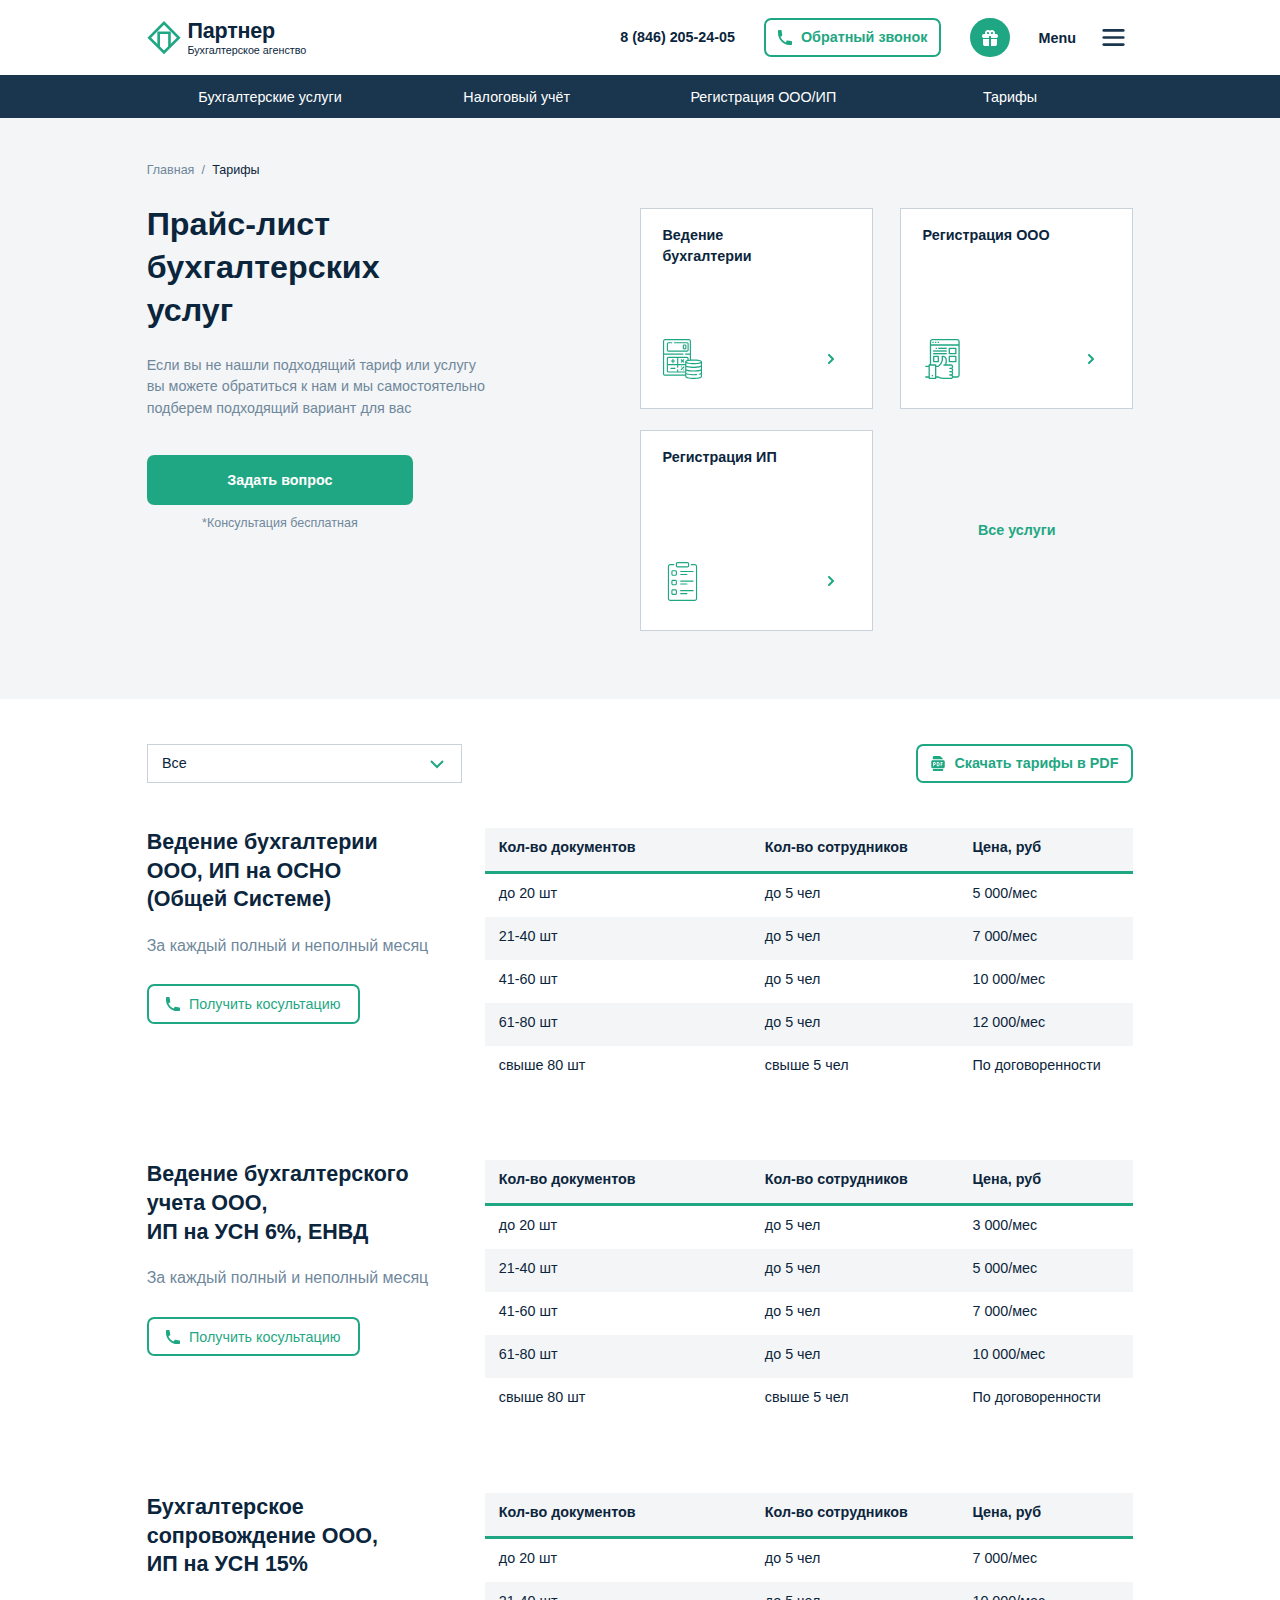
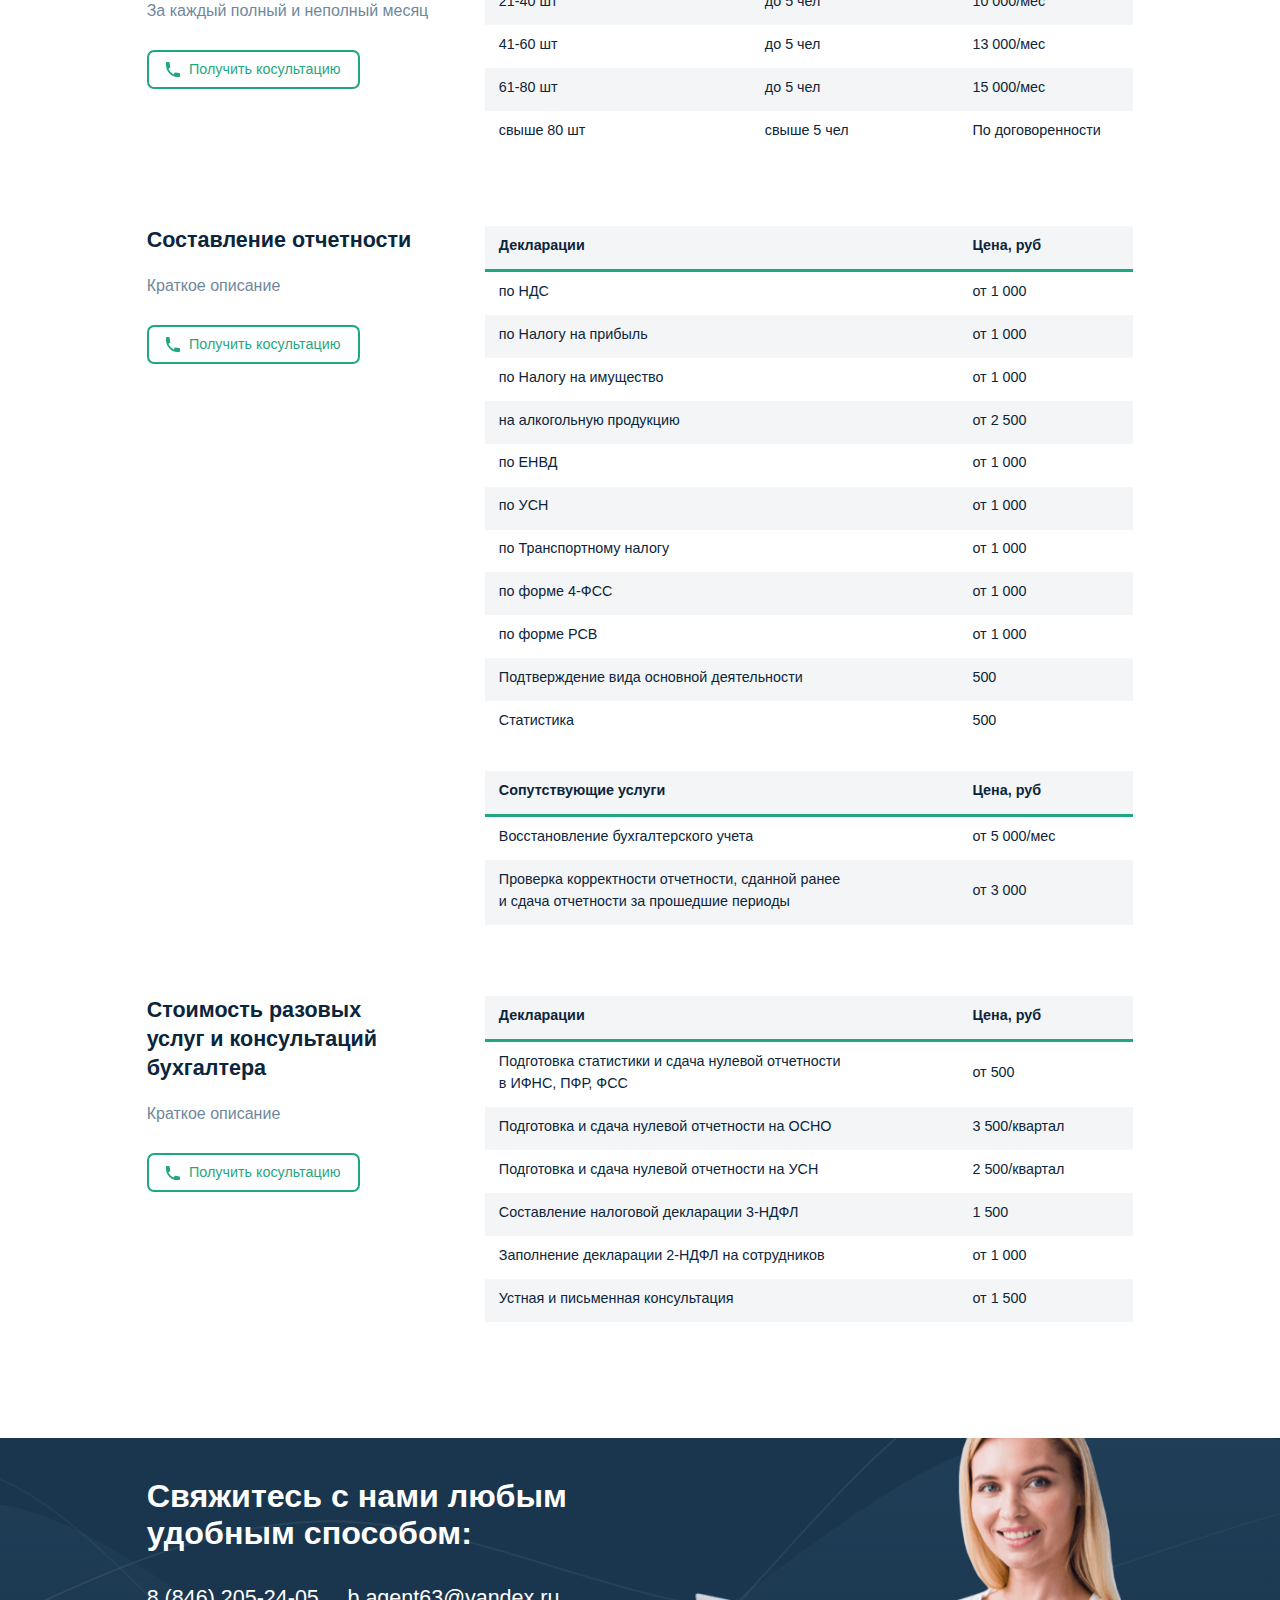
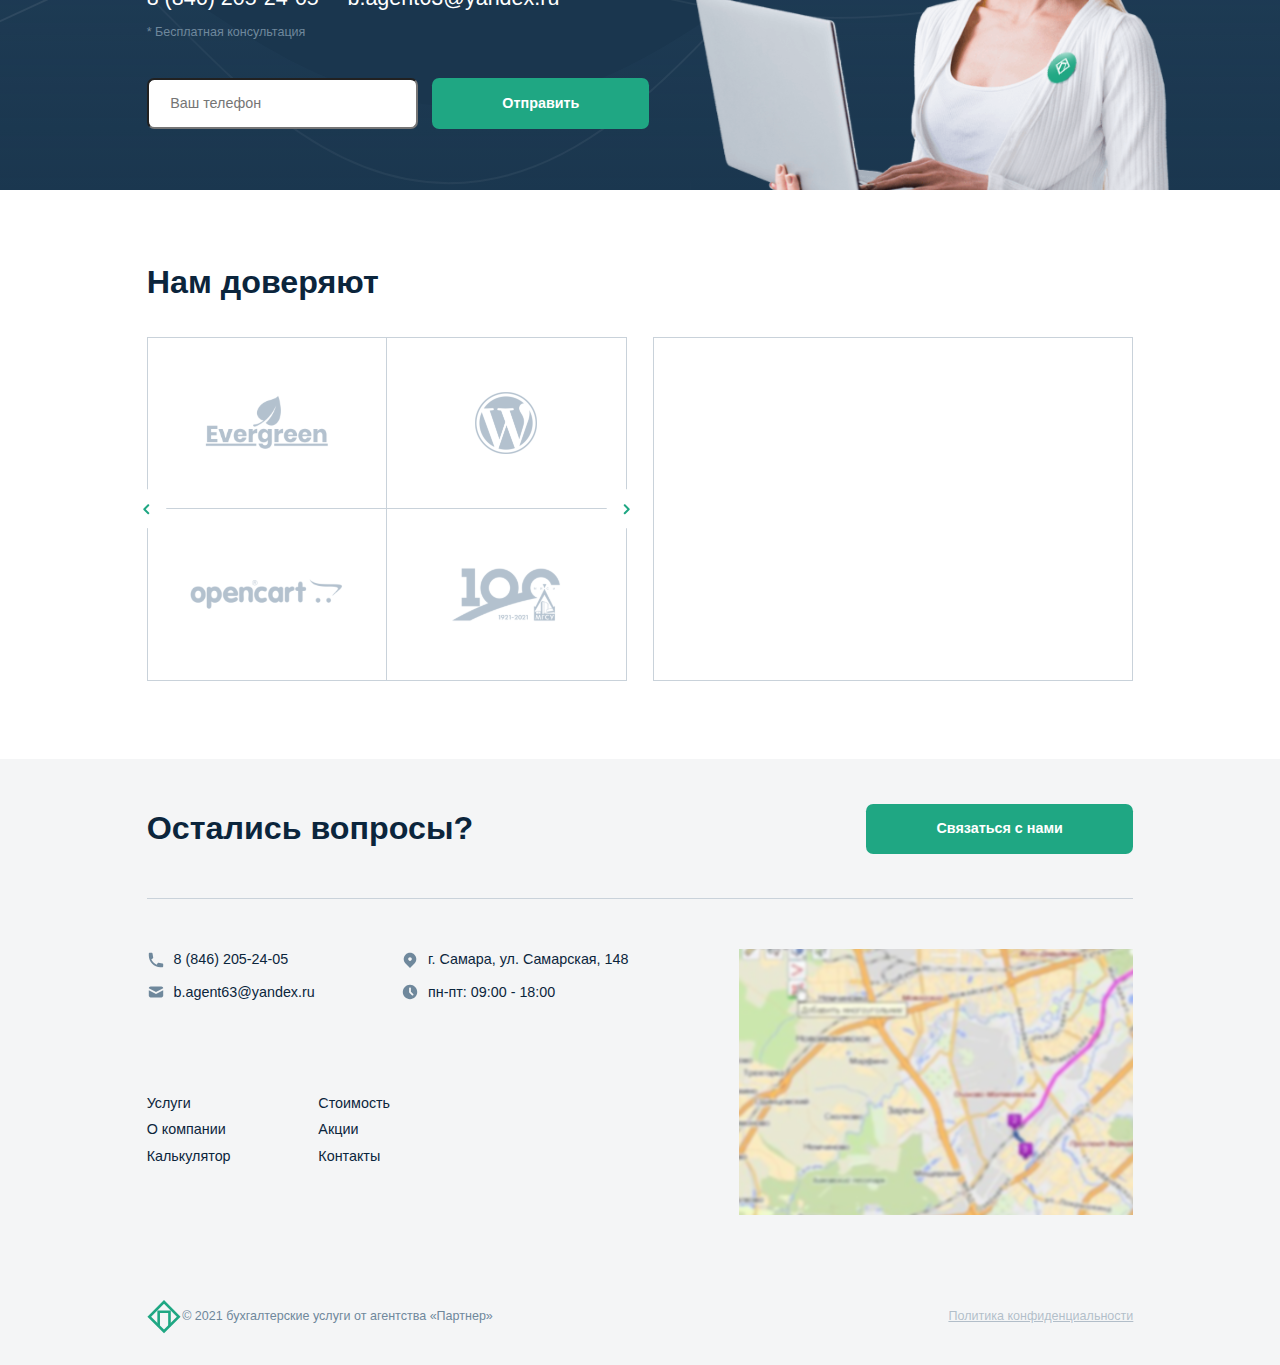
==== commit 92b26773: "21.03/11" ====
--- a/src/index.html
+++ b/src/index.html
@@ -1127,7 +1127,7 @@
     </div>
     <!-- /#landing -->
 
-    <div id="page-services" >
+    <div id="page-services" style="display: none">
 
       <section class="services-2 container">
         <div class="show_nav">
@@ -1419,9 +1419,7 @@
     </div>
     <!-- /#page-services -->
 
-    <h1>/-/-/-/-/-/--Посадочная--/-/-/-/-/-/-</h1>
-
-    <div id ="page-services-landing">
+    <div id ="page-services-landing" style="display: none">
 
       <section class="page-services-top container">
         <div class="page-services-top__heading">
@@ -1856,6 +1854,457 @@
     </div>
     <!-- /#page-services-landing -->
 
+    <div id="tariffs" >
+
+      <section class="price-list container">
+        <div class="price-list__left">
+          <div class="show_nav">
+            <div class="show_nav-basic">Главная</div>
+            <div class="show_nav-slash">/</div>
+            <div class="show_nav-loc">Тарифы</div>
+          </div>
+          <h2>
+            Прайс-лист<br> 
+            бухгалтерских<br> 
+            услуг
+          </h2>
+          <p>
+            Если вы не нашли подходящий тариф или услугу<br>
+            вы можете обратиться к нам и мы самостоятельно<br>
+            подберем подходящий вариант для вас
+          </p>
+          <div class="price-list__left-btn">
+            <a href="#" class="btn-green">
+              Задать вопрос
+            </a>
+            <p>*Консультация бесплатная</p>
+          </div>
+        </div>
+        <div class="price-list__right">
+          <div class="card-page-services b1">
+            <div class="card-page-services__top">
+              <p>
+                Ведение<br>
+                бухгалтерии
+              </p>
+            </div>
+            <div class="card-page-services__bottom">
+              <div class="card-page-services__bottom-img">
+                <img src="icons/001-accounting.svg" alt="accounting">
+              </div>
+              <div class="arrow-right-plain">
+                <a href="#">
+                  <img src="icons/chevron-right.svg" alt="arrow">
+                </a>
+              </div>
+            </div>
+          </div>
+          <div class="card-page-services b2">
+          <div class="card-page-services__top">
+            <p>
+              Регистрация ООО
+            </p>
+          </div>
+          <div class="card-page-services__bottom">
+            <div class="card-page-services__bottom-img">
+              <img src="icons/003-web-optimization.svg" alt="web-optimization">
+            </div>
+            <div class="arrow-right-plain">
+              <a href="#">
+                <img src="icons/chevron-right.svg" alt="arrow">
+              </a>
+            </div>
+          </div>
+          </div>
+          <div class="card-page-services b3">
+            <div class="card-page-services__top">
+              <p>
+                Регистрация ИП
+              </p>
+            </div>
+            <div class="card-page-services__bottom">
+              <div class="card-page-services__bottom-img">
+                <img src="icons/002-clipboard.svg" alt="clipboard">
+              </div>
+              <div class="arrow-right-plain">
+                <a href="#">
+                  <img src="icons/chevron-right.svg" alt="arrow">
+                </a>
+              </div>
+            </div>
+          </div>
+          <div class="card-page-services-empty b4">
+            <a href="#">Все услуги</a>
+          </div>
+        </div>
+      </section>
+      <!-- /.price-list -->
+
+      <section class="tariffs-content container">
+        <div class="tariffs-content__top">
+          <div class="tariffs-content__top-dropdown">
+            <p>Все</p>
+            <div class="dropdown">
+              <div class="dropdown-icon">
+                <img src="icons/arrow.svg" alt="arrow">
+              </div>
+              <div class="dropdown-content">
+                <a href="#">Link 1</a>
+                <a href="#">Link 2</a>
+                <a href="#">Link 3</a>
+                <a href="#">Link 4</a>
+                <a href="#">Link 5</a>
+                <a href="#">Link 6</a>
+                <a href="#">Link 7</a>
+                <a href="#">Link 8</a>
+                <a href="#">Link 9</a>
+              </div>
+            </div>
+          </div>
+          <a href="#" class="btn-transparent">
+            <img src="icons/pdf-file-1.svg" alt="pdf-file-1">
+            <p>Скачать тарифы в PDF</p>
+          </a>
+        </div>
+        <div class="tariffs-content__block">
+          <div class="tariffs-content__block-left">
+            <h3>
+              Ведение бухгалтерии<br>
+              ООО, ИП на ОСНО<br>
+              (Общей Системе)
+            </h3>
+            <p>За каждый полный и неполный месяц</p>
+            <a href="#" class="btn-transparent">
+              <img src="icons/call.svg" alt="call">
+              <h6>Получить косультацию</h6>
+            </a>
+          </div>
+          <div class="tariffs-content__block-right">
+            <table class="table-3">
+              <tr>
+                <th>Кол-во документов</th>
+                <th>Кол-во сотрудников</th>
+                <th>Цена, руб</th>
+              </tr>
+              <tr>
+                <td>до 20 шт</td>
+                <td>до 5 чел</td>
+                <td>5 000/мес</td>
+              </tr>
+              <tr>
+                <td>21-40 шт</td>
+                <td>до 5 чел</td>
+                <td>7 000/мес</td>
+              </tr>
+              <tr>
+                <td>41-60 шт</td>
+                <td>до 5 чел</td>
+                <td>10 000/мес</td>
+              </tr>
+              <tr>
+                <td>61-80 шт</td>
+                <td>до 5 чел</td>
+                <td>12 000/мес</td>
+              </tr>
+              <tr>
+                <td>свыше 80 шт</td>
+                <td>свыше 5 чел</td>
+                <td>По договоренности</td>
+              </tr>
+            </table>
+          </div>
+        </div>
+        <div class="tariffs-content__block">
+          <div class="tariffs-content__block-left">
+            <h3>
+              Ведение бухгалтерского<br>
+              учета ООО,<br>
+              ИП на УСН 6%, ЕНВД
+            </h3>
+            <p>За каждый полный и неполный месяц</p>
+            <a href="#" class="btn-transparent">
+              <img src="icons/call.svg" alt="call">
+              <h6>Получить косультацию</h6>
+            </a>
+          </div>
+          <div class="tariffs-content__block-right">
+            <table class="table-3">
+              <tr>
+                <th>Кол-во документов</th>
+                <th>Кол-во сотрудников</th>
+                <th>Цена, руб</th>
+              </tr>
+              <tr>
+                <td>до 20 шт</td>
+                <td>до 5 чел</td>
+                <td>3 000/мес</td>
+              </tr>
+              <tr>
+                <td>21-40 шт</td>
+                <td>до 5 чел</td>
+                <td>5 000/мес</td>
+              </tr>
+              <tr>
+                <td>41-60 шт</td>
+                <td>до 5 чел</td>
+                <td>7 000/мес</td>
+              </tr>
+              <tr>
+                <td>61-80 шт</td>
+                <td>до 5 чел</td>
+                <td>10 000/мес</td>
+              </tr>
+              <tr>
+                <td>свыше 80 шт</td>
+                <td>свыше 5 чел</td>
+                <td>По договоренности</td>
+              </tr>
+            </table>
+          </div>
+        </div>
+        <div class="tariffs-content__block">
+          <div class="tariffs-content__block-left">
+            <h3>
+              Бухгалтерское<br> 
+              сопровождение ООО,<br> 
+              ИП на УСН 15%
+            </h3>
+            <p>За каждый полный и неполный месяц</p>
+            <a href="#" class="btn-transparent">
+              <img src="icons/call.svg" alt="call">
+              <h6>Получить косультацию</h6>
+            </a>
+          </div>
+          <div class="tariffs-content__block-right">
+            <table class="table-3">
+              <tr>
+                <th>Кол-во документов</th>
+                <th>Кол-во сотрудников</th>
+                <th>Цена, руб</th>
+              </tr>
+              <tr>
+                <td>до 20 шт</td>
+                <td>до 5 чел</td>
+                <td>7 000/мес</td>
+              </tr>
+              <tr>
+                <td>21-40 шт</td>
+                <td>до 5 чел</td>
+                <td>10 000/мес</td>
+              </tr>
+              <tr>
+                <td>41-60 шт</td>
+                <td>до 5 чел</td>
+                <td>13 000/мес</td>
+              </tr>
+              <tr>
+                <td>61-80 шт</td>
+                <td>до 5 чел</td>
+                <td>15 000/мес</td>
+              </tr>
+              <tr>
+                <td>свыше 80 шт</td>
+                <td>свыше 5 чел</td>
+                <td>По договоренности</td>
+              </tr>
+            </table>
+          </div>
+        </div>
+        <div class="tariffs-content__block">
+          <div class="tariffs-content__block-left">
+            <h3>Составление отчетности</h3>
+            <p>Краткое описание</p>
+            <a href="#" class="btn-transparent">
+              <img src="icons/call.svg" alt="call">
+              <h6>Получить косультацию</h6>
+            </a>
+          </div>
+          <div class="tariffs-content__block-right">
+            <table class="table-2">
+              <tr>
+                <th>Декларации</th>
+                <th>Цена, руб</th>
+              </tr>
+              <tr>
+                <td>по НДС</td>
+                <td>от 1 000</td>
+              </tr>
+              <tr>
+                <td>по Налогу на прибыль</td>
+                <td>от 1 000</td>
+              </tr>
+              <tr>
+                <td>по Налогу на имущество</td>
+                <td>от 1 000</td>
+              </tr>
+              <tr>
+                <td>на алкогольную продукцию</td>
+                <td>от 2 500</td>
+              </tr>
+              <tr>
+                <td>по ЕНВД</td>
+                <td>от 1 000</td>
+              </tr>
+              <tr>
+                <td>по УСН</td>
+                <td>от 1 000</td>
+              </tr>
+              <tr>
+                <td>по Транспортному налогу</td>
+                <td>от 1 000</td>
+              </tr>
+              <tr>
+                <td>по форме 4-ФСС</td>
+                <td>от 1 000</td>
+              </tr>
+              <tr>
+                <td>по форме РСВ</td>
+                <td>от 1 000</td>
+              </tr>
+              <tr>
+                <td>Подтверждение вида основной деятельности</td>
+                <td>500</td>
+              </tr>
+              <tr>
+                <td>Статистика</td>
+                <td>500</td>
+              </tr>
+            </table>
+            <table class="table-2">
+              <tr>
+                <th>Сопутствующие услуги</th>
+                <th>Цена, руб</th>
+              </tr>
+              <tr>
+                <td>Восстановление бухгалтерского учета	</td>
+                <td>от 5 000/мес</td>
+              </tr>
+              <tr>
+                <td>
+                  Проверка корректности отчетности, сданной ранее<br> 
+                  и сдача отчетности за прошедшие периоды
+                </td>
+                <td>от 3 000</td>
+              </tr>
+            </table>
+
+          </div>
+        </div>
+        <div class="tariffs-content__block">
+          <div class="tariffs-content__block-left">
+            <h3>
+              Стоимость разовых<br> 
+              услуг и консультаций<br>
+              бухгалтера 
+            </h3>
+            <p>Краткое описание</p>
+            <a href="#" class="btn-transparent">
+              <img src="icons/call.svg" alt="call">
+              <h6>Получить косультацию</h6>
+            </a>
+          </div>
+          <div class="tariffs-content__block-right">
+            <table class="table-2">
+              <tr>
+                <th>Декларации</th>
+                <th>Цена, руб</th>
+              </tr>
+              <tr>
+                <td>
+                  Подготовка статистики и сдача нулевой отчетности<br> 
+                  в ИФНС, ПФР, ФСС
+                </td>
+                <td>от 500</td>
+              </tr>
+              <tr>
+                <td>
+                  Подготовка и сдача нулевой отчетности на ОСНО
+                </td>
+                <td>3 500/квартал</td>
+              </tr>
+              <tr>
+                <td>
+                  Подготовка и сдача нулевой отчетности на УСН	
+                </td>
+                <td>2 500/квартал</td>
+              </tr>
+              <tr>
+                <td>Составление налоговой декларации 3-НДФЛ</td>
+                <td>1 500</td>
+              </tr>
+              <tr>
+                <td>Заполнение декларации 2-НДФЛ на сотрудников</td>
+                <td>от 1 000</td>
+              </tr>
+              <tr>
+                <td>Устная и письменная консультация</td>
+                <td>от 1 500</td>
+              </tr>
+            </table>
+          </div>
+        </div>
+
+      </section>
+      <!-- /.tariffs-content -->
+
+      <section class="connection">
+        <div class="connection-i container">
+          <h2>Свяжитесь с нами любым<br>удобным способом: </h2>
+          <div class="connection-i__data">
+            <p>8 (846) 205-24-05</p>
+            <p>b.agent63@yandex.ru</p>
+          </div>
+          <p class="connection-i__desc">
+            * Бесплатная консультация
+          </p>
+          <form class="connection-i__form">
+            <input class="btn-white" type="tel" placeholder="Ваш телефон">
+            <button class="btn-green" type="submit">Отправить</button>
+          </form>
+
+        </div>
+
+      </section>
+      <!-- /.connection -->
+
+      <section class="trust container">
+        <h2>Нам доверяют</h2>
+        <div class="trust__content">
+          <div class="trust__content-left">
+            <div class="arrow-left">
+              <a href="#">
+                <img src="icons/chevron-left.svg" alt="chevron-left">
+              </a>
+            </div>
+            <div class="trust__content-left-items">
+              <div class="trust__content-left-item">
+                <img src="img/trust-1.svg" alt="trust-1">
+              </div>
+              <div class="trust__content-left-item">
+                <img src="img/trust-2.svg" alt="trust-2">
+              </div>
+            </div>
+            <div class="trust__content-left-items">
+              <div class="trust__content-left-item">
+                <img src="img/trust-3.svg" alt="trust-3">
+              </div>
+              <div class="trust__content-left-item">
+                <img src="img/trust-4.svg" alt="trust-4">
+              </div>
+            </div>
+            <a href="#">
+              <div class="arrow-right">
+                <img src="icons/chevron-right.svg" alt="chevron-right">
+              </div>
+            </a>
+          </div>
+          <div class="trust__content-right"></div>
+        </div>
+      </section>
+
+    </div>
+    <!-- /.tariffs -->
+
   </main>
 
   <footer class="footer container">
--- a/src/css/style.css
+++ b/src/css/style.css
@@ -1,1929 +1 @@
-@charset "UTF-8";
-*,
-*::after,
-*::before {
-  margin: 0;
-  padding: 0;
-  box-sizing: inherit;
-}
-
-*:focus {
-  outline: none;
-}
-
-html {
-  font-size: 44%;
-}
-@media only screen and (min-width: 64em) {
-  html {
-    font-size: 44%;
-  }
-}
-@media only screen and (min-width: 68.75em) {
-  html {
-    font-size: 48%;
-  }
-}
-@media only screen and (min-width: 74em) {
-  html {
-    font-size: 52%;
-  }
-}
-@media only screen and (min-width: 80em) {
-  html {
-    font-size: 56%;
-  }
-}
-@media only screen and (min-width: 85.5em) {
-  html {
-    font-size: 59%;
-  }
-}
-@media only screen and (min-width: 90em) {
-  html {
-    font-size: 62.5%;
-  }
-}
-@media only screen and (min-width: 96em) {
-  html {
-    font-size: 68%;
-  }
-}
-@media only screen and (min-width: 105em) {
-  html {
-    font-size: 70%;
-  }
-}
-@media only screen and (min-width: 112.5em) {
-  html {
-    font-size: 78%;
-  }
-}
-@media only screen and (min-width: 120em) {
-  html {
-    font-size: 83.33%;
-  }
-}
-
-body {
-  box-sizing: border-box;
-  font-family: "Arial", sans-serif;
-  max-width: 100%;
-  margin: 0 auto;
-  color: #0B253C;
-  background-color: #FFFFFF;
-}
-
-a {
-  text-decoration: none;
-  color: inherit;
-  display: flex;
-  justify-content: center;
-  align-items: center;
-}
-
-ul {
-  list-style: none;
-}
-
-img {
-  max-width: 100%;
-}
-
-p, h1, h2, h3, h4, h5, h6 {
-  margin: 0;
-}
-
-button {
-  border: none;
-  background-color: transparent;
-  cursor: pointer;
-  padding: 0;
-}
-
-.container {
-  width: 100%;
-  padding: 0 11.46%;
-}
-
-h1 {
-  font-size: 4.8rem;
-  font-style: normal;
-  font-weight: 700;
-  line-height: 5.6rem;
-}
-
-h2 {
-  font-size: 3.6rem;
-  font-style: normal;
-  font-weight: 700;
-  line-height: 4.14rem;
-}
-
-h3 {
-  font-size: 2.4rem;
-  font-style: normal;
-  font-weight: 700;
-  line-height: 3.2rem;
-}
-
-h4 {
-  font-size: 1.8rem;
-  font-style: normal;
-  font-weight: 700;
-  line-height: 2rem;
-}
-
-h5 {
-  font-size: 1.6rem;
-  font-style: normal;
-  font-weight: 700;
-  line-height: 2rem;
-}
-
-h6 {
-  font-size: 1.6rem;
-  font-weight: 400;
-  line-height: 1.84rem;
-}
-
-.block-img {
-  display: flex;
-  justify-content: center;
-  align-items: center;
-  width: 4.4rem;
-  height: 4.4rem;
-  border-radius: 50%;
-}
-
-.slider {
-  display: flex;
-}
-.slider__item {
-  width: 0.8rem;
-  height: 0.8rem;
-  border-radius: 50%;
-  border: 2px solid #1FA783;
-}
-.slider__item:not(:last-child) {
-  margin-right: 0.8rem;
-}
-.slider .active {
-  background-color: #1FA783;
-}
-
-.slider-block .value-1,
-.slider-block .value-2,
-.slider-block .value-3,
-.slider-block .value-4 {
-  text-align: end;
-  font-weight: bold;
-  font-size: 1.6rem;
-  width: 100%;
-  height: 4rem;
-  line-height: 2.4rem;
-  color: #1FA783;
-  margin-top: 1rem;
-  letter-spacing: 0.07rem;
-}
-.slider-block input[type=range] {
-  display: block;
-  -webkit-appearance: none;
-  background-color: #C9D2DA;
-  width: 100%;
-  height: 3px;
-  border-radius: 3px;
-  outline: 0;
-}
-.slider-block input[type=range]::-webkit-slider-thumb {
-  -webkit-appearance: none;
-  background-color: #1FA783;
-  width: 0.8rem;
-  height: 1.8rem;
-  border-radius: 2px;
-  cursor: pointer;
-  transition: 0.3s ease-in-out;
-}
-.slider-block ​ input[type=range]::-webkit-slider-thumb:hover {
-  background-color: white;
-  border: 2px solid #e74c3c;
-}
-.slider-block input[type=range]::-webkit-slider-thumb:active {
-  transform: scale(1.6);
-}
-
-.btn-transparent {
-  display: flex;
-  justify-content: center;
-  align-items: center;
-  height: 4.4rem;
-  border-radius: 0.8rem;
-  background-color: transparent;
-  color: #1FA783;
-  border: 2px solid #1FA783;
-}
-.btn-transparent p {
-  font-size: 1.6rem;
-  font-weight: 700;
-  line-height: 1.84rem;
-}
-.btn-transparent img {
-  width: 1.6rem;
-  height: 1.6rem;
-  margin-right: 1rem;
-}
-
-.btn-green {
-  display: flex;
-  justify-content: center;
-  align-items: center;
-  height: 5.6rem;
-  border-radius: 0.8rem;
-  background-color: #1FA783;
-  color: #FFFFFF;
-  font-size: 1.6rem;
-  font-weight: 700;
-  line-height: 1.84rem;
-}
-
-.btn-white {
-  display: flex;
-  justify-content: flex-start;
-  align-items: center;
-  height: 5.6rem;
-  border-radius: 0.8rem;
-  background-color: #FFFFFF;
-  color: #93A1AD;
-  padding-left: 2.4rem;
-  font-size: 1.6rem;
-  font-weight: 400;
-  line-height: 2.4rem;
-}
-
-.card-basic {
-  height: 40.5rem;
-  width: 31.53%;
-  position: relative;
-}
-.card-basic .card {
-  position: absolute;
-  top: 0;
-  left: 0;
-  z-index: 50;
-  width: 100%;
-  height: 100%;
-  padding: 2.4rem;
-  background-color: #F4F5F6;
-  display: flex;
-  flex-direction: column;
-  justify-content: space-between;
-  align-items: flex-start;
-}
-.card-basic .card__heading {
-  width: 100%;
-  display: flex;
-  justify-content: flex-start;
-  align-items: center;
-  padding-top: 2.6rem;
-}
-.card-basic .card__heading p:nth-child(1) {
-  font-size: 3.2rem;
-  font-weight: 700;
-  line-height: 3.68rem;
-}
-.card-basic .card__heading p:nth-child(1) span {
-  font-family: Montserrat, sans-serif;
-  font-size: 2.8rem;
-  font-weight: 600;
-  padding-left: 0.8rem;
-}
-.card-basic .card__heading p:nth-child(2) {
-  font-size: 1.4rem;
-  font-weight: 400;
-  line-height: 2rem;
-  color: #6F889C;
-  padding-left: 0.8rem;
-  padding-top: 1.1rem;
-}
-.card-basic .card__content {
-  width: 100%;
-  padding-left: 0.7rem;
-  height: 15.2rem;
-  border-top: 1px solid #E1E6EA;
-  border-bottom: 1px solid #E1E6EA;
-}
-.card-basic .card__content-item {
-  width: 100%;
-  height: 50%;
-  display: flex;
-  flex-direction: column;
-  justify-content: space-evenly;
-  align-items: flex-start;
-}
-.card-basic .card__content-item:last-child {
-  border-top: 1px solid #E1E6EA;
-}
-.card-basic .card__content-item div {
-  display: flex;
-  justify-content: space-between;
-  align-items: center;
-  width: 100%;
-}
-.card-basic .card__content-item div p {
-  font-size: 1.4rem;
-  font-weight: 400;
-  line-height: 2.4rem;
-  color: #6F889C;
-}
-.card-basic .card__content-item div img {
-  display: block;
-  width: 2rem;
-  height: 2rem;
-}
-.card-basic .card__content-item p {
-  font-size: 1.6rem;
-  font-weight: 400;
-  line-height: 2.4rem;
-  text-align: left;
-}
-.card-basic .card .btn-green {
-  width: 100%;
-}
-
-.card-active {
-  background-image: url("../img/card-active-bg.svg");
-  background-repeat: no-repeat;
-  background-size: cover;
-  background-position: center;
-}
-.card-active .card {
-  background-color: transparent;
-}
-.card-active .card__heading p:nth-child(1) {
-  color: #FFFFFF;
-}
-.card-active .card__content {
-  border-top: 1px solid #27445D;
-  border-bottom: 1px solid #27445D;
-}
-.card-active .card__content-item:last-child {
-  border-top: 1px solid #27445D;
-}
-.card-active .card__content-item p {
-  color: #FFFFFF;
-}
-
-.card-basic-landing {
-  position: relative;
-  background-repeat: no-repeat;
-  background-size: cover;
-  background-position: center;
-}
-.card-basic-landing .card-landing {
-  padding: 2.4rem;
-  height: 100%;
-  width: 100%;
-  position: absolute;
-  top: 0;
-  left: 0;
-  z-index: 50;
-  color: #FFFFFF;
-  display: flex;
-  flex-direction: column;
-  justify-content: flex-start;
-  align-items: flex-start;
-}
-.card-basic-landing .card-landing__icon {
-  margin-bottom: 2.2rem;
-  background-color: rgba(255, 255, 255, 0.15);
-}
-.card-basic-landing .card-landing__heading {
-  font-size: 2.4rem;
-  font-weight: 700;
-  line-height: 2.8rem;
-  margin-bottom: 1.5rem;
-}
-.card-basic-landing .card-landing__text {
-  font-size: 1.4rem;
-  font-weight: 400;
-  line-height: 2rem;
-}
-
-.card-options {
-  width: 100%;
-  height: 100%;
-  padding: 2.6rem 2.4rem;
-  background-color: #FFFFFF;
-}
-.card-options__heading {
-  display: flex;
-  justify-content: space-between;
-  align-items: center;
-}
-.card-options__heading p {
-  font-size: 2.4rem;
-  font-weight: 700;
-  line-height: 2.8rem;
-}
-.card-options__text {
-  border-radius: 0.8rem;
-  border: 1px solid #C9D2DA;
-  margin-top: 3rem;
-}
-.card-options__text .text-inner {
-  padding: 1rem 1.5rem;
-  display: flex;
-  align-items: flex-start;
-}
-.card-options__text .text-inner img {
-  margin-right: 1.5rem;
-  width: 2rem;
-  height: 2rem;
-}
-.card-options__text .text-inner p {
-  font-size: 1.6rem;
-  font-weight: 400;
-  line-height: 2.4rem;
-  text-align: left;
-  color: #6F889C;
-}
-.card-options__text .text-inner:not(:last-child) {
-  border-bottom: 1px solid #C9D2DA;
-}
-
-.card-basic-services {
-  width: 100%;
-  height: 100%;
-  display: flex;
-  align-items: flex-start;
-  border: 1px solid rgba(255, 255, 255, 0.15);
-  padding: 2rem;
-}
-.card-basic-services img {
-  width: 2rem;
-  height: 2rem;
-  margin-right: 1rem;
-  margin-top: 0.4rem;
-}
-.card-basic-services__content {
-  width: 100%;
-  height: 100%;
-  display: flex;
-  flex-direction: column;
-  justify-content: space-between;
-  align-items: flex-start;
-}
-.card-basic-services__content div p {
-  width: max-content;
-  font-size: 1.6rem;
-  font-weight: 700;
-  line-height: 2.8rem;
-  border-bottom: 1px solid rgba(255, 255, 255, 0.2);
-}
-.card-basic-services__content p {
-  font-size: 2.4rem;
-  font-weight: 700;
-  line-height: 2.4rem;
-}
-
-.card-page-services {
-  border: 1px solid #C9D2DA;
-  padding: 1.8rem 2.4rem 3.2rem 2.4rem;
-  display: flex;
-  flex-direction: column;
-  justify-content: space-between;
-  align-items: flex-start;
-}
-.card-page-services__top p {
-  font-size: 1.6rem;
-  font-weight: 700;
-  line-height: 2.4rem;
-}
-.card-page-services__bottom {
-  width: 100%;
-  display: flex;
-  justify-content: space-between;
-  align-items: center;
-}
-.card-page-services__bottom-img {
-  width: 4.4rem;
-  height: 4.4rem;
-}
-.card-page-services-empty {
-  display: flex;
-  justify-content: center;
-  align-items: center;
-}
-.card-page-services-empty a {
-  font-size: 1.6rem;
-  font-weight: 700;
-  line-height: 1.8rem;
-  color: #1FA783;
-}
-.card-page-services-active {
-  background-color: #1FA783;
-  border: none;
-  color: #FFFFFF;
-}
-
-.arrow-left {
-  display: flex;
-  justify-content: center;
-  align-items: center;
-  width: 4.4rem;
-  height: 4.4rem;
-  border-radius: 50%;
-  background-color: #FFFFFF;
-  position: absolute;
-  top: 50%;
-  left: 0;
-  transform: translateX(-50%) translateY(-50%);
-}
-
-.arrow-right {
-  display: flex;
-  justify-content: center;
-  align-items: center;
-  width: 4.4rem;
-  height: 4.4rem;
-  border-radius: 50%;
-  background-color: #FFFFFF;
-  position: absolute;
-  top: 50%;
-  right: 0;
-  transform: translateX(50%) translateY(-50%);
-}
-
-.arrow-left-plain {
-  display: flex;
-  justify-content: center;
-  align-items: center;
-  width: 4.4rem;
-  height: 4.4rem;
-  border-radius: 50%;
-  background-color: #FFFFFF;
-}
-
-.arrow-right-plain {
-  display: flex;
-  justify-content: center;
-  align-items: center;
-  width: 4.4rem;
-  height: 4.4rem;
-  border-radius: 50%;
-  background-color: #FFFFFF;
-}
-
-.show_nav {
-  display: flex;
-  justify-content: flex-start;
-  align-items: center;
-  font-size: 1.4rem;
-  font-weight: 400;
-  line-height: 2rem;
-}
-.show_nav-basic {
-  color: #6F889C;
-  margin-right: 0.8rem;
-}
-.show_nav-slash {
-  color: #6F889C;
-  margin-right: 0.8rem;
-}
-.show_nav-loc {
-  color: #0B253C;
-}
-
-.form-block {
-  width: 40%;
-  height: 8.2rem;
-}
-.form-block label {
-  font-size: 1.6rem;
-  font-weight: 400;
-  line-height: 2.4rem;
-  text-align: left;
-}
-.form-block select {
-  width: 100%;
-  height: 4.4rem;
-  border: 1px solid #C9D2DA;
-  background-color: #FFFFFF;
-  margin-top: 1.5rem;
-  padding-left: 1.5rem;
-  font-size: 1.6rem;
-  font-weight: 400;
-  line-height: 2.4rem;
-  text-align: left;
-  appearance: none;
-  -webkit-appearance: none;
-  background-image: url("../icons/arrow.svg");
-  background-repeat: no-repeat;
-  background-size: 2rem auto, 100%;
-  background-position: right 0.7em top 50%, 0 0;
-}
-
-.block-inner {
-  position: absolute;
-  width: 100%;
-  height: 100%;
-  top: 0;
-  left: 0;
-  z-index: 50;
-  background-image: url("../img/your-time-bg.svg");
-  background-repeat: no-repeat;
-  background-size: cover;
-  background-position: right;
-}
-.block-inner .inner {
-  position: absolute;
-  width: 100%;
-  height: 100%;
-  top: 0;
-  left: 0;
-  z-index: 100;
-  background: linear-gradient(180deg, rgba(31, 167, 131, 0) 50%, #1FA783 100%);
-  display: flex;
-  flex-direction: column;
-  justify-content: space-between;
-  align-items: flex-start;
-  padding: 3.1rem 2.2rem;
-  color: #FFFFFF;
-}
-.block-inner .inner p:nth-child(1) {
-  font-size: 3.2rem;
-  font-weight: 700;
-  line-height: 2rem;
-}
-.block-inner .inner p:nth-child(2) {
-  font-size: 1.4rem;
-  font-weight: 400;
-  line-height: 2rem;
-}
-.block-inner .inner .btn-transparent {
-  width: 100%;
-  align-self: center;
-  color: #FFFFFF;
-  border: 2px solid #FFFFFF;
-  font-size: 1.6rem;
-  font-weight: 700;
-  line-height: 1.8rem;
-}
-
-.footer {
-  height: 67.6rem;
-  background-color: #F4F5F6;
-}
-.footer__heading {
-  height: 15.6rem;
-  border-bottom: 1px solid #C9D2DA;
-  display: flex;
-  justify-content: space-between;
-  align-items: center;
-}
-.footer__heading .btn-green {
-  width: 27.1%;
-}
-.footer__center {
-  height: 41.2rem;
-  display: flex;
-  padding: 5.6rem 0;
-}
-.footer__center-content {
-  width: 60%;
-  height: 100%;
-}
-.footer__center-content-top {
-  display: flex;
-  height: 50%;
-}
-.footer__center-content-top .content-top-items {
-  width: 43%;
-}
-.footer__center-content-top .content-top-items div {
-  display: flex;
-  justify-content: flex-start;
-  align-items: center;
-}
-.footer__center-content-top .content-top-items div img {
-  width: 2rem;
-  height: 2rem;
-}
-.footer__center-content-top .content-top-items div p {
-  padding-left: 1rem;
-  font-size: 1.6rem;
-  font-weight: 400;
-  line-height: 2.4rem;
-}
-.footer__center-content-top .content-top-items div:last-child {
-  padding-top: 1.2rem;
-}
-.footer__center-content-bottom {
-  display: flex;
-  height: 48%;
-  padding-top: 1rem;
-  padding-bottom: 5rem;
-}
-.footer__center-content-bottom div {
-  height: 100%;
-  width: 29%;
-  display: flex;
-  flex-direction: column;
-  justify-content: space-between;
-  align-items: flex-start;
-  font-size: 1.6rem;
-  font-weight: 400;
-  line-height: 2.4rem;
-}
-.footer__center-map {
-  width: 40%;
-  height: 100%;
-}
-.footer__bottom {
-  height: 10.8rem;
-  display: flex;
-  justify-content: space-between;
-  align-items: center;
-}
-.footer__bottom-left {
-  display: flex;
-  justify-content: flex-start;
-  align-items: center;
-}
-.footer__bottom-left img {
-  width: 3.8rem;
-  height: 3.8rem;
-}
-.footer__bottom-left p {
-  font-size: 1.4rem;
-  font-weight: 400;
-  line-height: 2.4rem;
-  color: #6F889C;
-  padding-left: 0.16rem;
-}
-.footer__bottom-right {
-  display: flex;
-  justify-content: flex-end;
-  align-items: center;
-}
-.footer__bottom-right a {
-  font-size: 1.4rem;
-  font-weight: 400;
-  line-height: 2.4rem;
-  color: rgba(111, 136, 156, 0.5);
-  text-decoration: underline;
-}
-
-.main-header {
-  height: 53.6rem;
-  width: 100%;
-  background-image: url("../img/main-header-bg.svg");
-  background-repeat: no-repeat;
-  background-size: cover;
-  background-position: right;
-  position: relative;
-}
-.main-header-container {
-  position: absolute;
-  top: 0;
-  left: 0;
-  z-index: 50;
-  background-color: transparent;
-  height: 100%;
-  padding: 6.8rem 0 5.6rem 11.46%;
-  display: flex;
-  flex-direction: column;
-  justify-content: space-between;
-  align-items: flex-start;
-}
-.main-header-container p {
-  font-size: 1.8rem;
-  font-style: italic;
-  font-weight: 400;
-  line-height: 2.8rem;
-  text-align: left;
-  color: #6F889C;
-}
-.main-header-container h1 {
-  color: #0B253C;
-}
-.main-header-container h1 span {
-  color: #1FA783;
-}
-.main-header-container .btn-green {
-  width: 40%;
-  margin-bottom: 7rem;
-}
-
-.header {
-  height: 13.2rem;
-  width: 100%;
-}
-.header__top {
-  height: 8.4rem;
-  display: flex;
-}
-.header__top .top-left {
-  width: 48%;
-  display: flex;
-  justify-content: flex-start;
-  align-items: center;
-}
-.header__top .top-left img {
-  width: 3.8rem;
-  height: 3.8rem;
-}
-.header__top .top-left__heading {
-  color: #0B253C;
-  padding-left: 0.747rem;
-}
-.header__top .top-left__heading p:nth-child(1) {
-  font-size: 2.4rem;
-  font-weight: 700;
-  line-height: 2.76rem;
-  letter-spacing: -0.02rem;
-  text-align: left;
-}
-.header__top .top-left__heading p:nth-child(2) {
-  font-size: 1.2rem;
-  font-weight: 400;
-  line-height: 1.38rem;
-  text-align: left;
-}
-.header__top .top-right {
-  width: 52%;
-  display: flex;
-  justify-content: space-between;
-  align-items: center;
-}
-.header__top .top-right__call {
-  font-size: 1.6rem;
-  font-weight: 700;
-  line-height: 1.84rem;
-  text-align: center;
-}
-.header__top .top-right__btn {
-  width: 19.8rem;
-}
-.header__top .top-right__gift {
-  background-color: #1FA783;
-}
-.header__top .top-right__menu {
-  display: flex;
-  justify-content: center;
-  align-items: center;
-}
-.header__top .top-right__menu p {
-  font-size: 1.6rem;
-  font-weight: 700;
-  line-height: 1.8rem;
-  text-align: center;
-  margin-right: 2rem;
-}
-.header__top .top-right__menu img {
-  width: 4.4rem;
-  height: 4.4rem;
-}
-.header__nav {
-  height: 4.8rem;
-  background-color: #1A364E;
-  color: #FFFFFF;
-}
-.header__nav-container {
-  height: 100%;
-  display: flex;
-  justify-content: space-around;
-  align-items: center;
-}
-.header__nav-container a {
-  width: 25%;
-  display: flex;
-  justify-content: center;
-  align-items: center;
-}
-
-.stock {
-  width: 77.4%;
-  margin: 0 11.3%;
-  height: 35.2rem;
-}
-.stock__top {
-  background-image: url("../img/stock-bg.svg");
-  background-repeat: no-repeat;
-  background-size: cover;
-  background-position: center;
-  position: relative;
-  height: 30.08rem;
-  width: 100%;
-}
-.stock__top-inner {
-  position: absolute;
-  width: 100%;
-  height: 100%;
-  top: 0;
-  left: 0;
-  z-index: 50;
-  padding: 6rem 6.5rem;
-  display: flex;
-  flex-direction: column;
-  justify-content: space-between;
-  align-items: flex-start;
-  color: #FFFFFF;
-}
-.stock__top-inner div p {
-  font-size: 1.6rem;
-  font-weight: 400;
-  line-height: 2.4rem;
-  margin-top: 1rem;
-}
-.stock__top-inner .btn-transparent {
-  width: 18.4%;
-  color: #FFFFFF;
-  border-color: #FFFFFF;
-}
-.stock__slider {
-  width: 100%;
-  height: 4.4rem;
-  display: flex;
-  justify-content: center;
-  align-items: flex-end;
-}
-
-.connection {
-  width: 100%;
-  height: 39.2rem;
-  background-image: url("../img/connection-bg.svg");
-  background-repeat: no-repeat;
-  background-size: cover;
-  background-position: center;
-  position: relative;
-}
-.connection-i {
-  width: 100%;
-  height: 100%;
-  position: absolute;
-  top: 0;
-  left: 0;
-  z-index: 50;
-  background-color: transparent;
-  color: #FFFFFF;
-  padding-top: 4.4rem;
-  padding-bottom: 6.8rem;
-  display: flex;
-  flex-direction: column;
-  justify-content: space-between;
-  align-items: flex-start;
-}
-.connection-i__data {
-  display: flex;
-}
-.connection-i__data p {
-  font-size: 2.4rem;
-  font-weight: 400;
-  line-height: 2.4rem;
-  text-align: left;
-  margin-right: 3.2rem;
-}
-.connection-i__desc {
-  font-size: 1.4rem;
-  font-weight: 400;
-  line-height: 2rem;
-  color: #6F889C;
-  margin-top: -2.5rem;
-}
-.connection-i__form {
-  display: flex;
-  width: 100%;
-}
-.connection-i__form .btn-white {
-  width: 27.5%;
-  margin-right: 1.6rem;
-}
-.connection-i__form .btn-green {
-  width: 22%;
-}
-
-.trust {
-  height: 46.5rem;
-  margin-top: 9.2rem;
-  margin-bottom: 11.2rem;
-}
-.trust__content {
-  width: 100%;
-  height: 38.4rem;
-  display: flex;
-  justify-content: space-between;
-  align-items: center;
-  margin-top: 4rem;
-}
-.trust__content-left {
-  width: 48.65%;
-  height: 100%;
-  display: flex;
-  flex-wrap: wrap;
-  position: relative;
-}
-.trust__content-left-items {
-  width: 50%;
-  height: 100%;
-}
-.trust__content-left-items:nth-child(2) {
-  border: 1px solid #C9D2DA;
-}
-.trust__content-left-items:nth-child(3) {
-  border-top: 1px solid #C9D2DA;
-  border-right: 1px solid #C9D2DA;
-  border-bottom: 1px solid #C9D2DA;
-}
-.trust__content-left-item {
-  width: 100%;
-  height: 50%;
-  display: flex;
-  justify-content: center;
-  align-items: center;
-}
-.trust__content-left-item:nth-child(1) {
-  border-bottom: 1px solid #C9D2DA;
-}
-.trust__content-right {
-  width: 48.65%;
-  height: 100%;
-  border: 1px solid #C9D2DA;
-}
-
-.benefit {
-  width: 100%;
-  height: 52rem;
-  background-image: url("../img/benefit-bg.svg");
-  background-repeat: no-repeat;
-  background-size: cover;
-  background-position: center;
-  position: relative;
-  margin-top: 9rem;
-}
-.benefit .benefit-inner {
-  width: 100%;
-  height: 100%;
-  position: absolute;
-  top: 0;
-  left: 0;
-  z-index: 50;
-  padding-bottom: 14.6rem;
-  padding-top: 10rem;
-  display: flex;
-}
-.benefit .benefit-inner__left {
-  width: 43.2%;
-  padding-top: 2rem;
-}
-.benefit .benefit-inner__left h2 {
-  color: #FFFFFF;
-}
-.benefit .benefit-inner__left .btn-green {
-  width: 53%;
-  margin-top: 2.7rem;
-}
-.benefit .benefit-inner__right {
-  width: 56.8%;
-  height: 100%;
-}
-.benefit .benefit-inner__items {
-  display: flex;
-  width: 100%;
-  height: 50%;
-}
-.benefit .benefit-inner__items:last-child {
-  padding-top: 3rem;
-}
-.benefit .benefit-inner__item {
-  width: 50%;
-  height: 100%;
-}
-.benefit .benefit-inner__item:nth-child(2), .benefit .benefit-inner__item:nth-child(4) {
-  padding-left: 6rem;
-}
-.benefit .benefit-inner__item p:nth-child(1) {
-  font-size: 3.2rem;
-  font-weight: 700;
-  line-height: 3.7rem;
-  text-align: left;
-  color: #1FA783;
-  margin-bottom: 1.5rem;
-}
-.benefit .benefit-inner__item p:nth-child(2) {
-  font-size: 1.6rem;
-  font-weight: 400;
-  line-height: 2.4rem;
-  text-align: left;
-  color: #FFFFFF;
-}
-
-.rates {
-  height: 83.5rem;
-  padding-top: 8.17rem;
-  padding-bottom: 8rem;
-  display: flex;
-  flex-direction: column;
-  justify-content: space-between;
-  align-items: flex-start;
-}
-.rates__selection {
-  display: flex;
-  width: 100%;
-  height: 4.5rem;
-}
-.rates__selection div {
-  width: 50%;
-  height: 100%;
-  display: flex;
-  justify-content: center;
-  align-items: center;
-  font-size: 1.6rem;
-  font-weight: 400;
-  line-height: 2.4rem;
-  border-bottom: 3px solid #1FA783;
-}
-.rates__selection-passive {
-  background-color: #F4F5F6;
-}
-.rates__selection-active {
-  background-color: #1FA783;
-  color: #FFFFFF;
-}
-.rates__cards {
-  width: 100%;
-  display: flex;
-  justify-content: space-between;
-  align-items: center;
-}
-.rates__footer {
-  width: 100%;
-  display: flex;
-  justify-content: space-between;
-  align-items: center;
-}
-.rates__footer .btn-transparent {
-  width: 21.62%;
-}
-.rates__footer .btn-transparent img {
-  width: 2rem;
-  height: 2rem;
-}
-.rates__footer .rates__footer-last {
-  font-size: 1.6rem;
-  font-weight: 700;
-  line-height: 1.8rem;
-  color: #1FA783;
-}
-
-.your-time {
-  height: 54.4rem;
-  padding-top: 7.4rem;
-  padding-bottom: 8.6rem;
-  display: flex;
-  flex-direction: column;
-  justify-content: space-between;
-  align-items: flex-start;
-}
-.your-time__block {
-  width: 100%;
-  height: 21.2rem;
-  display: flex;
-}
-.your-time__block .block-item {
-  height: 100%;
-  display: flex;
-  flex-direction: column;
-  justify-content: space-between;
-  align-items: flex-start;
-}
-.your-time__block .block-item .block-img {
-  background-color: rgba(31, 167, 131, 0.15);
-}
-.your-time__block .block-item:not(:last-child) {
-  padding: 2.4rem 2.4rem 3.1rem 2.4rem;
-  border: 1px solid #C9D2DA;
-  width: 25.6%;
-}
-.your-time__block .block-item:not(:last-child) p {
-  font-size: 1.4rem;
-  font-weight: 400;
-  line-height: 2rem;
-  color: #6F889C;
-}
-.your-time__block .block-item:last-child {
-  width: 23.2%;
-  position: relative;
-  background-color: #1FA783;
-}
-.your-time__text {
-  font-size: 1.6rem;
-  font-weight: 400;
-  line-height: 2.4rem;
-  color: #6F889C;
-  text-align: center;
-  align-self: center;
-}
-
-.services {
-  width: 100%;
-  height: 91.6rem;
-  background-image: url("../img/services-bg.svg");
-  background-repeat: no-repeat;
-  background-size: cover;
-  background-position: center;
-  position: relative;
-}
-.services__top {
-  height: 38rem;
-  width: 100%;
-  position: absolute;
-  top: 0;
-  left: 0;
-  z-index: 50;
-  display: flex;
-  padding-bottom: 7.8rem;
-  padding-top: 7.8rem;
-}
-.services__top-left {
-  width: 42.8%;
-  display: flex;
-  flex-direction: column;
-  justify-content: space-between;
-  align-items: flex-start;
-}
-.services__top-left h2 {
-  color: #FFFFFF;
-}
-.services__top-left p {
-  font-size: 1.6rem;
-  font-weight: 400;
-  line-height: 2.4rem;
-  color: #6F889C;
-}
-.services__top-left .btn-transparent {
-  width: 50.94%;
-}
-.services__top-left .btn-transparent p {
-  color: #1FA783;
-  font-size: 1.6rem;
-  font-weight: 700;
-  line-height: 1.84rem;
-}
-.services__top-right {
-  width: 57.2%;
-  margin-top: 1.2rem;
-  border: 1px solid rgba(255, 255, 255, 0.15);
-  display: flex;
-  flex-wrap: wrap;
-}
-.services__top-right-item {
-  width: 50%;
-  height: 33.333%;
-  display: flex;
-  justify-content: flex-start;
-  align-items: center;
-  padding-left: 3.4rem;
-}
-.services__top-right-item img {
-  width: 2rem;
-  height: 2rem;
-}
-.services__top-right-item h5 {
-  color: #FFFFFF;
-  margin-left: 1rem;
-  border-bottom: 1px solid rgba(255, 255, 255, 0.2);
-  line-height: 2.5rem;
-}
-.services__bottom {
-  width: 77.08%;
-  height: 42.4rem;
-  margin: 0 11.46%;
-  position: absolute;
-  top: 38rem;
-  left: 0;
-  z-index: 50;
-  background-color: #FFFFFF;
-  padding: 4rem 4.2rem 4rem 6.4rem;
-}
-.services__bottom form {
-  width: 100%;
-  height: 100%;
-  display: flex;
-}
-.services__bottom-left {
-  width: 70%;
-  height: 100%;
-  padding: 1.2rem 3% 1.9rem 0;
-  display: flex;
-  flex-direction: column;
-  justify-content: space-between;
-  align-items: flex-start;
-}
-.services__bottom-left-forms {
-  display: flex;
-}
-.services__bottom-left-forms #tax-type {
-  border-left: none;
-}
-.services__bottom-left-forms #tax-type-2 {
-  border-left: none;
-}
-.services__bottom-left-sliders {
-  display: flex;
-  width: 100%;
-  height: 7rem;
-}
-.services__bottom-left-sliders .slider-block {
-  width: 45%;
-  height: 100%;
-  margin-right: 5%;
-}
-.services__bottom-left-sliders .slider-block__label {
-  display: flex;
-  display: flex;
-  justify-content: space-between;
-  align-items: center;
-}
-.services__bottom-left-sliders .slider-block__label label {
-  font-size: 1.6rem;
-  font-weight: 400;
-  line-height: 2.4rem;
-  text-align: left;
-  display: flex;
-  align-items: center;
-}
-.services__bottom-left-sliders .slider-block__label label img {
-  width: 2rem;
-  height: 2rem;
-  margin-left: 0.9rem;
-}
-.services__bottom-left-sliders .slider-block__label p {
-  font-size: 1.6rem;
-  font-weight: 400;
-  line-height: 2.4rem;
-  text-align: right;
-  color: #6F889C;
-}
-.services__bottom-left p {
-  font-size: 1.4rem;
-  font-weight: 400;
-  line-height: 2rem;
-  text-align: left;
-  color: #6F889C;
-}
-.services__bottom-right {
-  width: 30%;
-  height: 100%;
-  background-color: #F4F5F6;
-  padding-top: 5.4rem;
-  padding-bottom: 5.9rem;
-  display: flex;
-  flex-direction: column;
-  justify-content: space-between;
-  align-items: center;
-}
-.services__bottom-right p:nth-child(1) {
-  font-size: 1.6rem;
-  font-weight: 400;
-  line-height: 2.4rem;
-}
-.services__bottom-right .optimalRate {
-  font-size: 3.2rem;
-  font-weight: 700;
-  line-height: 3.68rem;
-}
-.services__bottom-right .optimalRate span {
-  font-family: Montserrat, sans-serif;
-  font-size: 2.8rem;
-  font-weight: 600;
-}
-.services__bottom-right input {
-  width: 84.67%;
-  border: none;
-  display: flex;
-  justify-content: center;
-  align-items: center;
-  height: 5.6rem;
-  border-radius: 0.8rem;
-  background-color: #1FA783;
-  color: #FFFFFF;
-  font-size: 1.6rem;
-  font-weight: 700;
-  line-height: 1.84rem;
-}
-.services__bottom-right input:active {
-  border: none;
-}
-.services__bottom-right p:last-child {
-  font-size: 1.4rem;
-  font-weight: 400;
-  line-height: 2rem;
-  color: #6F889C;
-  text-align: center;
-}
-.services__bottom-right p:last-child span {
-  color: #1FA783;
-}
-
-.certificates {
-  height: 43rem;
-  padding-top: 4.3rem;
-}
-.certificates h2 {
-  text-align: left;
-}
-.certificates__items {
-  width: 100%;
-  height: 25.6rem;
-  display: flex;
-  justify-content: space-between;
-  align-items: center;
-  margin-top: 4rem;
-  position: relative;
-}
-.certificates__item {
-  width: 23%;
-  height: 100%;
-  background-color: #F4F5F6;
-  display: flex;
-  justify-content: center;
-  align-items: center;
-}
-.certificates__slider {
-  width: 100%;
-  height: 4.4rem;
-  display: flex;
-  justify-content: center;
-  align-items: flex-end;
-}
-
-.landing-top {
-  height: 60.3rem;
-  margin-top: 8rem;
-  display: grid;
-  grid-column-gap: 3rem;
-  grid-row-gap: 2.8rem;
-  grid-template-columns: repeat(4, 1fr);
-  grid-template-rows: repeat(2, 1fr);
-  grid-template-areas: "heading heading right-1 right-2" "left-1 left-2 slider  slider";
-}
-.landing-top__heading {
-  grid-area: heading;
-  display: flex;
-  flex-direction: column;
-  justify-content: space-evenly;
-  align-items: flex-start;
-}
-.landing-top__heading p {
-  font-size: 1.6rem;
-  font-weight: 400;
-  line-height: 2.4rem;
-  color: #6F889C;
-}
-.landing-top__heading .btn-transparent {
-  width: 37%;
-}
-.landing-top__heading .btn-transparent p {
-  font-size: 1.6rem;
-  font-weight: 700;
-  line-height: 1.8rem;
-  color: #1FA783;
-}
-.landing-top__right-1 {
-  grid-area: right-1;
-  background-color: #1FA783;
-  background-image: url("../img/landing-right-1-bg.svg");
-}
-.landing-top__right-2 {
-  grid-area: right-2;
-  background-color: #1FA783;
-  background-image: url("../img/landing-right-2-bg.svg");
-}
-.landing-top__left-1 {
-  grid-area: left-1;
-  background-color: #1A364E;
-  background-image: url("../img/landing-left-1-bg.svg");
-}
-.landing-top__left-2 {
-  grid-area: left-2;
-  background-color: #1A364E;
-  background-image: url("../img/landing-left-2-bg.svg");
-}
-.landing-top__slider {
-  grid-area: slider;
-  padding: 2.4rem;
-  background-color: #F4F5F6;
-  display: flex;
-  flex-direction: column;
-  justify-content: space-between;
-  align-items: flex-start;
-}
-.landing-top__slider-heading {
-  font-size: 2.4rem;
-  font-weight: 700;
-  line-height: 2.8rem;
-}
-.landing-top__slider-center {
-  display: flex;
-  align-items: flex-start;
-  font-size: 1.6rem;
-  font-weight: 700;
-  line-height: 2.8rem;
-}
-.landing-top__slider-center .lts-center-img {
-  width: 1rem;
-  height: 2.8rem;
-  display: flex;
-  justify-content: center;
-  align-items: center;
-  margin-right: 2rem;
-}
-.landing-top__slider-center .lts-center-text p:last-child {
-  font-size: 1.6rem;
-  font-weight: 400;
-  line-height: 2.4rem;
-  margin-top: 1.4rem;
-}
-.landing-top__slider-bottom {
-  height: 4.4rem;
-  width: 100%;
-  display: flex;
-  justify-content: flex-end;
-  align-items: center;
-}
-.landing-top__slider-bottom .slider {
-  margin-right: 3rem;
-}
-.landing-top__slider-bottom .arrow-left-plain {
-  margin-right: 0.8rem;
-}
-.landing-top__slider-bottom .arrow-left-plain a {
-  display: flex;
-  justify-content: center;
-  align-items: center;
-}
-
-.options {
-  margin-top: 10.9rem;
-  height: 101.2rem;
-  background-color: #F4F5F6;
-}
-.options-i {
-  height: 100%;
-  padding-top: 8.8rem;
-  padding-bottom: 14.8rem;
-  display: grid;
-  grid-column-gap: 3rem;
-  grid-row-gap: 2.8rem;
-  grid-template-columns: repeat(2, 1fr);
-  grid-template-rows: 38.4rem 36.4rem;
-  grid-template-areas: "left-top right-top" "left-bottom right-bottom";
-}
-.options-i__left-top {
-  grid-area: left-top;
-  display: flex;
-  flex-direction: column;
-  justify-content: space-evenly;
-  align-items: flex-start;
-}
-.options-i__left-top p {
-  font-size: 3.6rem;
-  font-weight: 700;
-  line-height: 4.4rem;
-}
-.options-i__left-top div {
-  display: flex;
-}
-.options-i__left-top div .block-img {
-  background-color: rgba(31, 167, 131, 0.15);
-  margin-right: 1.4rem;
-}
-.options-i__left-top div p {
-  font-size: 1.6rem;
-  font-style: italic;
-  font-weight: 400;
-  line-height: 2.4rem;
-  color: #6F889C;
-}
-.options-i__left-top .btn-green {
-  width: 48%;
-}
-.options-i__right-top {
-  grid-area: right-top;
-  position: relative;
-  background-image: url("../img/options-card-bg.svg");
-  background-repeat: no-repeat;
-  background-size: cover;
-  background-position: center;
-  background-color: #1FA783;
-}
-.options-i__right-top .card-options {
-  color: #FFFFFF;
-  position: absolute;
-  top: 0;
-  left: 0;
-  z-index: 50;
-  background-color: transparent;
-}
-.options-i__right-top .card-options__text {
-  border: 1px solid #1A8E6F;
-}
-.options-i__right-top .card-options__text .text-inner p {
-  color: #FFFFFF;
-}
-.options-i__right-top .card-options__text .text-inner:not(:last-child) {
-  border-bottom: 1px solid #1A8E6F;
-}
-.options-i__lef-bottom {
-  grid-area: left-bottom;
-}
-.options-i__right-bottom {
-  grid-area: right-bottom;
-}
-
-.basic-services .services__top {
-  padding-bottom: 6.4rem;
-  display: flex;
-  flex-direction: column;
-  justify-content: space-between;
-  align-items: flex-start;
-}
-.basic-services__top {
-  color: #FFFFFF;
-}
-.basic-services__top-cards {
-  width: 100%;
-  height: 100%;
-  margin-top: 3.7rem;
-  display: grid;
-  grid-template-columns: repeat(3, 1fr);
-  grid-column-gap: 3rem;
-}
-
-.our-services {
-  width: 100%;
-  height: 43.6rem;
-  background-image: url("../img/our-services-bg.svg");
-  background-repeat: no-repeat;
-  background-size: cover;
-  background-position: center;
-  position: relative;
-  margin-top: 8.8rem;
-}
-.our-services .services__top {
-  padding-bottom: 13.4rem;
-  height: 100%;
-}
-
-.present {
-  margin-top: 8.4rem;
-  margin-bottom: 9.6rem;
-  height: 52rem;
-}
-.present h2 {
-  margin-left: 1.5rem;
-}
-.present__block {
-  width: 100%;
-  margin-top: 3.9rem;
-  height: 44rem;
-  border: 1px solid #C9D2DA;
-}
-
-.trust {
-  margin-top: 8.3rem;
-  margin-bottom: 8.8rem;
-}
-
-.services-2 {
-  height: 85rem;
-  margin-top: 5rem;
-  margin-bottom: 14rem;
-}
-.services-2__heading {
-  display: flex;
-  justify-content: space-between;
-  align-items: center;
-  margin-top: 2.3rem;
-  margin-bottom: 3.2rem;
-}
-.services-2__heading h2 {
-  line-height: 4.8rem;
-}
-.services-2__heading .btn-transparent {
-  width: 20%;
-  font-size: 1.6rem;
-  font-weight: 700;
-  line-height: 1.8rem;
-}
-.services-2__heading .btn-transparent img {
-  width: 2rem;
-  height: 2rem;
-}
-.services-2__content {
-  height: 72.8rem;
-  display: grid;
-  grid-gap: 3rem;
-  grid-template-columns: repeat(4, 1fr);
-  grid-template-rows: repeat(3, 1fr);
-  grid-template-areas: "box-1 box-2 box-3 box-4" "box-5 box-6 box-7 box-8" "box-9 box-10 box-11 box-12";
-}
-
-#page-services-landing .page-services-top {
-  height: 130rem;
-}
-#page-services-landing .page-services-top__heading {
-  height: 12.8rem;
-  padding-top: 4.9rem;
-}
-#page-services-landing .page-services-top__content {
-  display: flex;
-  width: 117.2rem;
-}
-#page-services-landing .page-services-top__left {
-  width: 23%;
-  height: 112.2rem;
-  margin-right: 11.26%;
-  margin-bottom: 5rem;
-}
-#page-services-landing .page-services-top__left-sidebar {
-  height: 77.8rem;
-  width: 100%;
-  margin-bottom: 3.4rem;
-  border: 1px solid #C9D2DA;
-  background-color: #F4F5F6;
-  padding-top: 1.2rem;
-}
-#page-services-landing .page-services-top__left-sidebar .p-s-t-sidebar-item {
-  width: 100%;
-  min-height: 5.6rem;
-  display: flex;
-  justify-content: flex-start;
-  align-items: center;
-  padding: 1.3rem 2.4rem;
-  font-size: 1.6rem;
-  font-weight: 400;
-  line-height: 2.4rem;
-  text-align: left;
-}
-#page-services-landing .page-services-top__left-sidebar .p-s-t-dropdown {
-  font-weight: 700;
-  background-color: #FFFFFF;
-  display: flex;
-  justify-content: space-between;
-  align-items: center;
-}
-#page-services-landing .page-services-top__left-sidebar .p-s-t-dropdown .dropdown {
-  position: relative;
-}
-#page-services-landing .page-services-top__left-sidebar .p-s-t-dropdown .dropdown-icon {
-  display: flex;
-  justify-content: center;
-  align-items: center;
-  cursor: pointer;
-}
-#page-services-landing .page-services-top__left-sidebar .p-s-t-dropdown .dropdown-content {
-  display: none;
-  position: absolute;
-  background-color: #FFFFFF;
-  border: 1px solid #C9D2DA;
-  z-index: 50;
-  width: 22rem;
-  padding: 1rem;
-  transform: translateX(-80%);
-}
-#page-services-landing .page-services-top__left-sidebar .p-s-t-dropdown .dropdown:hover .dropdown-content {
-  display: block;
-}
-#page-services-landing .page-services-top__left-sidebar .p-s-t-active {
-  background-color: #1FA783;
-  color: #FFFFFF;
-}
-#page-services-landing .page-services-top__left-calculation {
-  height: 31.4rem;
-  width: 100%;
-  position: relative;
-  background-color: #1FA783;
-}
-#page-services-landing .page-services-top__left-calculation .block-inner {
-  background-image: url("../img/p-s-l-bg.svg");
-}
-#page-services-landing .page-services-top__left-calculation .block-inner .inner {
-  padding: 2.2rem 2rem;
-}
-#page-services-landing .page-services-top__left-calculation .block-inner .inner p:nth-child(1) {
-  font-size: 2.4rem;
-  font-weight: 700;
-  line-height: 3.2rem;
-  margin-bottom: -2rem;
-}
-#page-services-landing .page-services-top__left-calculation .block-inner .inner .btn-transparent img {
-  width: 2rem;
-  height: 2rem;
-}
-#page-services-landing .page-services-top__right {
-  height: 100%;
-  padding-top: 2rem;
-}
-#page-services-landing .page-services-top__right h2 {
-  margin-bottom: 3.4rem;
-}
-#page-services-landing .page-services-top__right p {
-  font-size: 1.6rem;
-  font-weight: 400;
-  line-height: 2.4rem;
-  text-align: left;
-  color: #6F889C;
-}
-#page-services-landing .page-services-top__right-heading {
-  font-size: 2.4rem;
-  font-weight: 700;
-  line-height: 2.8rem;
-  text-align: left;
-  margin-top: 5.4rem;
-  margin-bottom: 3.6rem;
-}
-#page-services-landing .page-services-top__right-bottom {
-  display: flex;
-  margin-bottom: 2.4rem;
-}
-#page-services-landing .page-services-top__right-bottom .p-s-circle {
-  margin-right: 2rem;
-  margin-top: 0.6rem;
-  margin-left: 0.8rem;
-  width: 0.8rem;
-  height: 0.8rem;
-  border-radius: 50%;
-  background-color: #1FA783;
-}
-#page-services-landing .page-services-top__right-btn {
-  display: flex;
-  flex-direction: column;
-  justify-content: space-between;
-  align-items: center;
-  width: 47%;
-  margin-top: 4.8rem;
-}
-#page-services-landing .page-services-top__right-btn .btn-green {
-  width: 100%;
-  margin-bottom: 1.1rem;
-}
-#page-services-landing .service-includes {
-  height: 56rem;
-  padding-top: 8rem;
-  display: flex;
-  flex-direction: column;
-  justify-content: space-between;
-  align-items: flex-start;
-}
-#page-services-landing .service-includes__content {
-  height: 34.2rem;
-  width: 100%;
-  display: grid;
-  grid-column-gap: 3rem;
-  grid-row-gap: 2.8rem;
-  grid-template-columns: repeat(3, 1fr);
-  grid-template-rows: repeat(2, 1fr);
-  grid-template-areas: "b-1 b-2 b-3" "b-4 b-5 b-6";
-}
-#page-services-landing .service-includes__content div {
-  border: 1px solid #C9D2DA;
-  padding: 1.8rem 2.4rem;
-  font-size: 1.6rem;
-  font-weight: 400;
-  line-height: 2.4rem;
-  text-align: left;
-}
-#page-services-landing .service-includes__content div p:nth-child(1) {
-  margin-bottom: 2.4rem;
-}
-#page-services-landing .service-includes__content div p:nth-child(2) {
-  color: #6F889C;
-}
-#page-services-landing .rates {
-  height: 77rem;
-  padding-top: 8rem;
-  padding-bottom: 5rem;
-}
-#page-services-landing .rates__p {
-  font-size: 1.6rem;
-  font-weight: 700;
-  line-height: 2.4rem;
-  text-align: left;
-  margin-top: -2rem;
-}
-#page-services-landing .rates__footer-inner {
-  width: 49%;
-  display: flex;
-  justify-content: space-between;
-  align-items: center;
-}
-#page-services-landing .rates__footer-inner .btn-transparent:nth-child(1) {
-  width: 45%;
-}
-#page-services-landing .rates__footer-inner .btn-transparent:nth-child(2) {
-  width: 51%;
-}
-
-/*# sourceMappingURL=style.css.map */
+*,*::after,*::before{margin:0;padding:0;-webkit-box-sizing:inherit;box-sizing:inherit}*:focus{outline:none}html{font-size:44%}@media only screen and (min-width: 64em){html{font-size:44%}}@media only screen and (min-width: 68.75em){html{font-size:48%}}@media only screen and (min-width: 74em){html{font-size:52%}}@media only screen and (min-width: 80em){html{font-size:56%}}@media only screen and (min-width: 85.5em){html{font-size:59%}}@media only screen and (min-width: 90em){html{font-size:62.5%}}@media only screen and (min-width: 96em){html{font-size:68%}}@media only screen and (min-width: 105em){html{font-size:70%}}@media only screen and (min-width: 112.5em){html{font-size:78%}}@media only screen and (min-width: 120em){html{font-size:83.33%}}body{-webkit-box-sizing:border-box;box-sizing:border-box;font-family:'Arial', sans-serif;max-width:100%;margin:0 auto;color:#0B253C;background-color:#fff}a{text-decoration:none;color:inherit;display:-webkit-box;display:-ms-flexbox;display:flex;-webkit-box-pack:center;-ms-flex-pack:center;justify-content:center;-webkit-box-align:center;-ms-flex-align:center;align-items:center}ul{list-style:none}img{max-width:100%}p,h1,h2,h3,h4,h5,h6{margin:0}button{border:none;background-color:transparent;cursor:pointer;padding:0}.container{width:100%;padding:0 11.46%}h1{font-size:4.8rem;font-style:normal;font-weight:700;line-height:5.6rem}h2{font-size:3.6rem;font-style:normal;font-weight:700;line-height:4.14rem}h3{font-size:2.4rem;font-style:normal;font-weight:700;line-height:3.2rem}h4{font-size:1.8rem;font-style:normal;font-weight:700;line-height:2rem}h5{font-size:1.6rem;font-style:normal;font-weight:700;line-height:2rem}h6{font-size:1.6rem;font-weight:400;line-height:1.84rem}.block-img{display:-webkit-box;display:-ms-flexbox;display:flex;-webkit-box-pack:center;-ms-flex-pack:center;justify-content:center;-webkit-box-align:center;-ms-flex-align:center;align-items:center;width:4.4rem;height:4.4rem;border-radius:50%}.slider{display:-webkit-box;display:-ms-flexbox;display:flex}.slider__item{width:0.8rem;height:0.8rem;border-radius:50%;border:2px solid #1FA783}.slider__item:not(:last-child){margin-right:0.8rem}.slider .active{background-color:#1FA783}.slider-block .value-1,.slider-block .value-2,.slider-block .value-3,.slider-block .value-4{text-align:end;font-weight:bold;font-size:1.6rem;width:100%;height:4rem;line-height:2.4rem;color:#1FA783;margin-top:1rem;letter-spacing:0.07rem}.slider-block input[type="range"]{display:block;-webkit-appearance:none;background-color:#C9D2DA;width:100%;height:3px;border-radius:3px;outline:0}.slider-block input[type="range"]::-webkit-slider-thumb{-webkit-appearance:none;background-color:#1FA783;width:0.8rem;height:1.8rem;border-radius:2px;cursor:pointer;-webkit-transition:.3s ease-in-out;transition:.3s ease-in-out}.slider-block ​ input[type="range"]::-webkit-slider-thumb:hover{background-color:white;border:2px solid #e74c3c}.slider-block input[type="range"]::-webkit-slider-thumb:active{-webkit-transform:scale(1.6);transform:scale(1.6)}.btn-transparent{display:-webkit-box;display:-ms-flexbox;display:flex;-webkit-box-pack:center;-ms-flex-pack:center;justify-content:center;-webkit-box-align:center;-ms-flex-align:center;align-items:center;height:4.4rem;border-radius:0.8rem;background-color:transparent;color:#1FA783;border:2px solid #1FA783}.btn-transparent p{font-size:1.6rem;font-weight:700;line-height:1.84rem}.btn-transparent img{width:1.6rem;height:1.6rem;margin-right:1rem}.btn-green{display:-webkit-box;display:-ms-flexbox;display:flex;-webkit-box-pack:center;-ms-flex-pack:center;justify-content:center;-webkit-box-align:center;-ms-flex-align:center;align-items:center;height:5.6rem;border-radius:0.8rem;background-color:#1FA783;color:#fff;font-size:1.6rem;font-weight:700;line-height:1.84rem}.btn-white{display:-webkit-box;display:-ms-flexbox;display:flex;-webkit-box-pack:start;-ms-flex-pack:start;justify-content:flex-start;-webkit-box-align:center;-ms-flex-align:center;align-items:center;height:5.6rem;border-radius:0.8rem;background-color:#fff;color:#93A1AD;padding-left:2.4rem;font-size:1.6rem;font-weight:400;line-height:2.4rem}.card-basic{height:40.5rem;width:31.53%;position:relative}.card-basic .card{position:absolute;top:0;left:0;z-index:50;width:100%;height:100%;padding:2.4rem;background-color:#F4F5F6;display:-webkit-box;display:-ms-flexbox;display:flex;-webkit-box-orient:vertical;-webkit-box-direction:normal;-ms-flex-direction:column;flex-direction:column;-webkit-box-pack:justify;-ms-flex-pack:justify;justify-content:space-between;-webkit-box-align:start;-ms-flex-align:start;align-items:flex-start}.card-basic .card__heading{width:100%;display:-webkit-box;display:-ms-flexbox;display:flex;-webkit-box-pack:start;-ms-flex-pack:start;justify-content:flex-start;-webkit-box-align:center;-ms-flex-align:center;align-items:center;padding-top:2.6rem}.card-basic .card__heading p:nth-child(1){font-size:3.2rem;font-weight:700;line-height:3.68rem}.card-basic .card__heading p:nth-child(1) span{font-family:Montserrat, sans-serif;font-size:2.8rem;font-weight:600;padding-left:0.8rem}.card-basic .card__heading p:nth-child(2){font-size:1.4rem;font-weight:400;line-height:2rem;color:#6F889C;padding-left:0.8rem;padding-top:1.1rem}.card-basic .card__content{width:100%;padding-left:0.7rem;height:15.2rem;border-top:1px solid #E1E6EA;border-bottom:1px solid #E1E6EA}.card-basic .card__content-item{width:100%;height:50%;display:-webkit-box;display:-ms-flexbox;display:flex;-webkit-box-orient:vertical;-webkit-box-direction:normal;-ms-flex-direction:column;flex-direction:column;-webkit-box-pack:space-evenly;-ms-flex-pack:space-evenly;justify-content:space-evenly;-webkit-box-align:start;-ms-flex-align:start;align-items:flex-start}.card-basic .card__content-item:last-child{border-top:1px solid #E1E6EA}.card-basic .card__content-item div{display:-webkit-box;display:-ms-flexbox;display:flex;-webkit-box-pack:justify;-ms-flex-pack:justify;justify-content:space-between;-webkit-box-align:center;-ms-flex-align:center;align-items:center;width:100%}.card-basic .card__content-item div p{font-size:1.4rem;font-weight:400;line-height:2.4rem;color:#6F889C}.card-basic .card__content-item div img{display:block;width:2rem;height:2rem}.card-basic .card__content-item p{font-size:1.6rem;font-weight:400;line-height:2.4rem;text-align:left}.card-basic .card .btn-green{width:100%}.card-active{background-image:url("../img/card-active-bg.svg");background-repeat:no-repeat;background-size:cover;background-position:center}.card-active .card{background-color:transparent}.card-active .card__heading p:nth-child(1){color:#fff}.card-active .card__content{border-top:1px solid #27445D;border-bottom:1px solid #27445D}.card-active .card__content-item:last-child{border-top:1px solid #27445D}.card-active .card__content-item p{color:#fff}.card-basic-landing{position:relative;background-repeat:no-repeat;background-size:cover;background-position:center}.card-basic-landing .card-landing{padding:2.4rem;height:100%;width:100%;position:absolute;top:0;left:0;z-index:50;color:#fff;display:-webkit-box;display:-ms-flexbox;display:flex;-webkit-box-orient:vertical;-webkit-box-direction:normal;-ms-flex-direction:column;flex-direction:column;-webkit-box-pack:start;-ms-flex-pack:start;justify-content:flex-start;-webkit-box-align:start;-ms-flex-align:start;align-items:flex-start}.card-basic-landing .card-landing__icon{margin-bottom:2.2rem;background-color:rgba(255,255,255,0.15)}.card-basic-landing .card-landing__heading{font-size:2.4rem;font-weight:700;line-height:2.8rem;margin-bottom:1.5rem}.card-basic-landing .card-landing__text{font-size:1.4rem;font-weight:400;line-height:2rem}.card-options{width:100%;height:100%;padding:2.6rem 2.4rem;background-color:#fff}.card-options__heading{display:-webkit-box;display:-ms-flexbox;display:flex;-webkit-box-pack:justify;-ms-flex-pack:justify;justify-content:space-between;-webkit-box-align:center;-ms-flex-align:center;align-items:center}.card-options__heading p{font-size:2.4rem;font-weight:700;line-height:2.8rem}.card-options__text{border-radius:0.8rem;border:1px solid #C9D2DA;margin-top:3rem}.card-options__text .text-inner{padding:1rem 1.5rem;display:-webkit-box;display:-ms-flexbox;display:flex;-webkit-box-align:start;-ms-flex-align:start;align-items:flex-start}.card-options__text .text-inner img{margin-right:1.5rem;width:2rem;height:2rem}.card-options__text .text-inner p{font-size:1.6rem;font-weight:400;line-height:2.4rem;text-align:left;color:#6F889C}.card-options__text .text-inner:not(:last-child){border-bottom:1px solid #C9D2DA}.card-basic-services{width:100%;height:100%;display:-webkit-box;display:-ms-flexbox;display:flex;-webkit-box-align:start;-ms-flex-align:start;align-items:flex-start;border:1px solid rgba(255,255,255,0.15);padding:2rem}.card-basic-services img{width:2rem;height:2rem;margin-right:1rem;margin-top:0.4rem}.card-basic-services__content{width:100%;height:100%;display:-webkit-box;display:-ms-flexbox;display:flex;-webkit-box-orient:vertical;-webkit-box-direction:normal;-ms-flex-direction:column;flex-direction:column;-webkit-box-pack:justify;-ms-flex-pack:justify;justify-content:space-between;-webkit-box-align:start;-ms-flex-align:start;align-items:flex-start}.card-basic-services__content div p{width:-webkit-max-content;width:-moz-max-content;width:max-content;font-size:1.6rem;font-weight:700;line-height:2.8rem;border-bottom:1px solid rgba(255,255,255,0.2)}.card-basic-services__content p{font-size:2.4rem;font-weight:700;line-height:2.4rem}.card-page-services{border:1px solid #C9D2DA;padding:1.8rem 2.4rem 3.2rem 2.4rem;display:-webkit-box;display:-ms-flexbox;display:flex;-webkit-box-orient:vertical;-webkit-box-direction:normal;-ms-flex-direction:column;flex-direction:column;-webkit-box-pack:justify;-ms-flex-pack:justify;justify-content:space-between;-webkit-box-align:start;-ms-flex-align:start;align-items:flex-start}.card-page-services__top p{font-size:1.6rem;font-weight:700;line-height:2.4rem}.card-page-services__bottom{width:100%;display:-webkit-box;display:-ms-flexbox;display:flex;-webkit-box-pack:justify;-ms-flex-pack:justify;justify-content:space-between;-webkit-box-align:center;-ms-flex-align:center;align-items:center}.card-page-services__bottom-img{width:4.4rem;height:4.4rem}.card-page-services-empty{display:-webkit-box;display:-ms-flexbox;display:flex;-webkit-box-pack:center;-ms-flex-pack:center;justify-content:center;-webkit-box-align:center;-ms-flex-align:center;align-items:center}.card-page-services-empty a{font-size:1.6rem;font-weight:700;line-height:1.8rem;color:#1FA783}.card-page-services-active{background-color:#1FA783;border:none;color:#fff}.arrow-left{display:-webkit-box;display:-ms-flexbox;display:flex;-webkit-box-pack:center;-ms-flex-pack:center;justify-content:center;-webkit-box-align:center;-ms-flex-align:center;align-items:center;width:4.4rem;height:4.4rem;border-radius:50%;background-color:#fff;position:absolute;top:50%;left:0;-webkit-transform:translateX(-50%) translateY(-50%);transform:translateX(-50%) translateY(-50%)}.arrow-right{display:-webkit-box;display:-ms-flexbox;display:flex;-webkit-box-pack:center;-ms-flex-pack:center;justify-content:center;-webkit-box-align:center;-ms-flex-align:center;align-items:center;width:4.4rem;height:4.4rem;border-radius:50%;background-color:#fff;position:absolute;top:50%;right:0;-webkit-transform:translateX(50%) translateY(-50%);transform:translateX(50%) translateY(-50%)}.arrow-left-plain{display:-webkit-box;display:-ms-flexbox;display:flex;-webkit-box-pack:center;-ms-flex-pack:center;justify-content:center;-webkit-box-align:center;-ms-flex-align:center;align-items:center;width:4.4rem;height:4.4rem;border-radius:50%;background-color:#fff}.arrow-right-plain{display:-webkit-box;display:-ms-flexbox;display:flex;-webkit-box-pack:center;-ms-flex-pack:center;justify-content:center;-webkit-box-align:center;-ms-flex-align:center;align-items:center;width:4.4rem;height:4.4rem;border-radius:50%;background-color:#fff}.show_nav{display:-webkit-box;display:-ms-flexbox;display:flex;-webkit-box-pack:start;-ms-flex-pack:start;justify-content:flex-start;-webkit-box-align:center;-ms-flex-align:center;align-items:center;font-size:1.4rem;font-weight:400;line-height:2rem}.show_nav-basic{color:#6F889C;margin-right:0.8rem}.show_nav-slash{color:#6F889C;margin-right:0.8rem}.show_nav-loc{color:#0B253C}.form-block{width:40%;height:8.2rem}.form-block label{font-size:1.6rem;font-weight:400;line-height:2.4rem;text-align:left}.form-block select{width:100%;height:4.4rem;border:1px solid #C9D2DA;background-color:#fff;margin-top:1.5rem;padding-left:1.5rem;font-size:1.6rem;font-weight:400;line-height:2.4rem;text-align:left;-moz-appearance:none;appearance:none;-webkit-appearance:none;background-image:url("../icons/arrow.svg");background-repeat:no-repeat;background-size:2rem auto, 100%;background-position:right .7em top 50%, 0 0}.block-inner{position:absolute;width:100%;height:100%;top:0;left:0;z-index:50;background-image:url("../img/your-time-bg.svg");background-repeat:no-repeat;background-size:cover;background-position:right}.block-inner .inner{position:absolute;width:100%;height:100%;top:0;left:0;z-index:100;background:-webkit-gradient(linear, left top, left bottom, color-stop(50%, rgba(31,167,131,0)), to(#1FA783));background:linear-gradient(180deg, rgba(31,167,131,0) 50%, #1FA783 100%);display:-webkit-box;display:-ms-flexbox;display:flex;-webkit-box-orient:vertical;-webkit-box-direction:normal;-ms-flex-direction:column;flex-direction:column;-webkit-box-pack:justify;-ms-flex-pack:justify;justify-content:space-between;-webkit-box-align:start;-ms-flex-align:start;align-items:flex-start;padding:3.1rem 2.2rem;color:#fff}.block-inner .inner p:nth-child(1){font-size:3.2rem;font-weight:700;line-height:2rem}.block-inner .inner p:nth-child(2){font-size:1.4rem;font-weight:400;line-height:2rem}.block-inner .inner .btn-transparent{width:100%;-ms-flex-item-align:center;-ms-grid-row-align:center;align-self:center;color:#fff;border:2px solid #fff;font-size:1.6rem;font-weight:700;line-height:1.8rem}.dropdown{position:relative}.dropdown-icon{display:-webkit-box;display:-ms-flexbox;display:flex;-webkit-box-pack:center;-ms-flex-pack:center;justify-content:center;-webkit-box-align:center;-ms-flex-align:center;align-items:center;cursor:pointer}.dropdown-content{display:none;position:absolute;background-color:#fff;border:1px solid #C9D2DA;z-index:50;width:22rem;padding:1rem;-webkit-transform:translateX(-80%);transform:translateX(-80%)}.dropdown:hover .dropdown-content{display:block}.footer{height:67.6rem;background-color:#F4F5F6}.footer__heading{height:15.6rem;border-bottom:1px solid #C9D2DA;display:-webkit-box;display:-ms-flexbox;display:flex;-webkit-box-pack:justify;-ms-flex-pack:justify;justify-content:space-between;-webkit-box-align:center;-ms-flex-align:center;align-items:center}.footer__heading .btn-green{width:27.1%}.footer__center{height:41.2rem;display:-webkit-box;display:-ms-flexbox;display:flex;padding:5.6rem 0}.footer__center-content{width:60%;height:100%}.footer__center-content-top{display:-webkit-box;display:-ms-flexbox;display:flex;height:50%}.footer__center-content-top .content-top-items{width:43%}.footer__center-content-top .content-top-items div{display:-webkit-box;display:-ms-flexbox;display:flex;-webkit-box-pack:start;-ms-flex-pack:start;justify-content:flex-start;-webkit-box-align:center;-ms-flex-align:center;align-items:center}.footer__center-content-top .content-top-items div img{width:2rem;height:2rem}.footer__center-content-top .content-top-items div p{padding-left:1rem;font-size:1.6rem;font-weight:400;line-height:2.4rem}.footer__center-content-top .content-top-items div:last-child{padding-top:1.2rem}.footer__center-content-bottom{display:-webkit-box;display:-ms-flexbox;display:flex;height:48%;padding-top:1rem;padding-bottom:5rem}.footer__center-content-bottom div{height:100%;width:29%;display:-webkit-box;display:-ms-flexbox;display:flex;-webkit-box-orient:vertical;-webkit-box-direction:normal;-ms-flex-direction:column;flex-direction:column;-webkit-box-pack:justify;-ms-flex-pack:justify;justify-content:space-between;-webkit-box-align:start;-ms-flex-align:start;align-items:flex-start;font-size:1.6rem;font-weight:400;line-height:2.4rem}.footer__center-map{width:40%;height:100%}.footer__bottom{height:10.8rem;display:-webkit-box;display:-ms-flexbox;display:flex;-webkit-box-pack:justify;-ms-flex-pack:justify;justify-content:space-between;-webkit-box-align:center;-ms-flex-align:center;align-items:center}.footer__bottom-left{display:-webkit-box;display:-ms-flexbox;display:flex;-webkit-box-pack:start;-ms-flex-pack:start;justify-content:flex-start;-webkit-box-align:center;-ms-flex-align:center;align-items:center}.footer__bottom-left img{width:3.8rem;height:3.8rem}.footer__bottom-left p{font-size:1.4rem;font-weight:400;line-height:2.4rem;color:#6F889C;padding-left:0.16rem}.footer__bottom-right{display:-webkit-box;display:-ms-flexbox;display:flex;-webkit-box-pack:end;-ms-flex-pack:end;justify-content:flex-end;-webkit-box-align:center;-ms-flex-align:center;align-items:center}.footer__bottom-right a{font-size:1.4rem;font-weight:400;line-height:2.4rem;color:rgba(111,136,156,0.5);text-decoration:underline}.main-header{height:53.6rem;width:100%;background-image:url("../img/main-header-bg.svg");background-repeat:no-repeat;background-size:cover;background-position:right;position:relative}.main-header-container{position:absolute;top:0;left:0;z-index:50;background-color:transparent;height:100%;padding:6.8rem 0 5.6rem 11.46%;display:-webkit-box;display:-ms-flexbox;display:flex;-webkit-box-orient:vertical;-webkit-box-direction:normal;-ms-flex-direction:column;flex-direction:column;-webkit-box-pack:justify;-ms-flex-pack:justify;justify-content:space-between;-webkit-box-align:start;-ms-flex-align:start;align-items:flex-start}.main-header-container p{font-size:1.8rem;font-style:italic;font-weight:400;line-height:2.8rem;text-align:left;color:#6F889C}.main-header-container h1{color:#0B253C}.main-header-container h1 span{color:#1FA783}.main-header-container .btn-green{width:40%;margin-bottom:7rem}.header{height:13.2rem;width:100%}.header__top{height:8.4rem;display:-webkit-box;display:-ms-flexbox;display:flex}.header__top .top-left{width:48%;display:-webkit-box;display:-ms-flexbox;display:flex;-webkit-box-pack:start;-ms-flex-pack:start;justify-content:flex-start;-webkit-box-align:center;-ms-flex-align:center;align-items:center}.header__top .top-left img{width:3.8rem;height:3.8rem}.header__top .top-left__heading{color:#0B253C;padding-left:0.747rem}.header__top .top-left__heading p:nth-child(1){font-size:2.4rem;font-weight:700;line-height:2.76rem;letter-spacing:-0.02rem;text-align:left}.header__top .top-left__heading p:nth-child(2){font-size:1.2rem;font-weight:400;line-height:1.38rem;text-align:left}.header__top .top-right{width:52%;display:-webkit-box;display:-ms-flexbox;display:flex;-webkit-box-pack:justify;-ms-flex-pack:justify;justify-content:space-between;-webkit-box-align:center;-ms-flex-align:center;align-items:center}.header__top .top-right__call{font-size:1.6rem;font-weight:700;line-height:1.84rem;text-align:center}.header__top .top-right__btn{width:19.8rem}.header__top .top-right__gift{background-color:#1FA783}.header__top .top-right__menu{display:-webkit-box;display:-ms-flexbox;display:flex;-webkit-box-pack:center;-ms-flex-pack:center;justify-content:center;-webkit-box-align:center;-ms-flex-align:center;align-items:center}.header__top .top-right__menu p{font-size:1.6rem;font-weight:700;line-height:1.8rem;text-align:center;margin-right:2rem}.header__top .top-right__menu img{width:4.4rem;height:4.4rem}.header__nav{height:4.8rem;background-color:#1A364E;color:#fff}.header__nav-container{height:100%;display:-webkit-box;display:-ms-flexbox;display:flex;-ms-flex-pack:distribute;justify-content:space-around;-webkit-box-align:center;-ms-flex-align:center;align-items:center}.header__nav-container a{width:25%;display:-webkit-box;display:-ms-flexbox;display:flex;-webkit-box-pack:center;-ms-flex-pack:center;justify-content:center;-webkit-box-align:center;-ms-flex-align:center;align-items:center}.stock{width:77.4%;margin:0 11.3%;height:35.2rem}.stock__top{background-image:url("../img/stock-bg.svg");background-repeat:no-repeat;background-size:cover;background-position:center;position:relative;height:30.08rem;width:100%}.stock__top-inner{position:absolute;width:100%;height:100%;top:0;left:0;z-index:50;padding:6rem 6.5rem;display:-webkit-box;display:-ms-flexbox;display:flex;-webkit-box-orient:vertical;-webkit-box-direction:normal;-ms-flex-direction:column;flex-direction:column;-webkit-box-pack:justify;-ms-flex-pack:justify;justify-content:space-between;-webkit-box-align:start;-ms-flex-align:start;align-items:flex-start;color:#fff}.stock__top-inner div p{font-size:1.6rem;font-weight:400;line-height:2.4rem;margin-top:1rem}.stock__top-inner .btn-transparent{width:18.4%;color:#fff;border-color:#fff}.stock__slider{width:100%;height:4.4rem;display:-webkit-box;display:-ms-flexbox;display:flex;-webkit-box-pack:center;-ms-flex-pack:center;justify-content:center;-webkit-box-align:end;-ms-flex-align:end;align-items:flex-end}.connection{width:100%;height:39.2rem;background-image:url("../img/connection-bg.svg");background-repeat:no-repeat;background-size:cover;background-position:center;position:relative}.connection-i{width:100%;height:100%;position:absolute;top:0;left:0;z-index:50;background-color:transparent;color:#fff;padding-top:4.4rem;padding-bottom:6.8rem;display:-webkit-box;display:-ms-flexbox;display:flex;-webkit-box-orient:vertical;-webkit-box-direction:normal;-ms-flex-direction:column;flex-direction:column;-webkit-box-pack:justify;-ms-flex-pack:justify;justify-content:space-between;-webkit-box-align:start;-ms-flex-align:start;align-items:flex-start}.connection-i__data{display:-webkit-box;display:-ms-flexbox;display:flex}.connection-i__data p{font-size:2.4rem;font-weight:400;line-height:2.4rem;text-align:left;margin-right:3.2rem}.connection-i__desc{font-size:1.4rem;font-weight:400;line-height:2rem;color:#6F889C;margin-top:-2.5rem}.connection-i__form{display:-webkit-box;display:-ms-flexbox;display:flex;width:100%}.connection-i__form .btn-white{width:27.5%;margin-right:1.6rem}.connection-i__form .btn-green{width:22%}.trust{height:46.5rem;margin-top:9.2rem;margin-bottom:11.2rem}.trust__content{width:100%;height:38.4rem;display:-webkit-box;display:-ms-flexbox;display:flex;-webkit-box-pack:justify;-ms-flex-pack:justify;justify-content:space-between;-webkit-box-align:center;-ms-flex-align:center;align-items:center;margin-top:4rem}.trust__content-left{width:48.65%;height:100%;display:-webkit-box;display:-ms-flexbox;display:flex;-ms-flex-wrap:wrap;flex-wrap:wrap;position:relative}.trust__content-left-items{width:50%;height:100%}.trust__content-left-items:nth-child(2){border:1px solid #C9D2DA}.trust__content-left-items:nth-child(3){border-top:1px solid #C9D2DA;border-right:1px solid #C9D2DA;border-bottom:1px solid #C9D2DA}.trust__content-left-item{width:100%;height:50%;display:-webkit-box;display:-ms-flexbox;display:flex;-webkit-box-pack:center;-ms-flex-pack:center;justify-content:center;-webkit-box-align:center;-ms-flex-align:center;align-items:center}.trust__content-left-item:nth-child(1){border-bottom:1px solid #C9D2DA}.trust__content-right{width:48.65%;height:100%;border:1px solid #C9D2DA}.benefit{width:100%;height:52rem;background-image:url("../img/benefit-bg.svg");background-repeat:no-repeat;background-size:cover;background-position:center;position:relative;margin-top:9rem}.benefit .benefit-inner{width:100%;height:100%;position:absolute;top:0;left:0;z-index:50;padding-bottom:14.6rem;padding-top:10rem;display:-webkit-box;display:-ms-flexbox;display:flex}.benefit .benefit-inner__left{width:43.2%;padding-top:2rem}.benefit .benefit-inner__left h2{color:#fff}.benefit .benefit-inner__left .btn-green{width:53%;margin-top:2.7rem}.benefit .benefit-inner__right{width:56.8%;height:100%}.benefit .benefit-inner__items{display:-webkit-box;display:-ms-flexbox;display:flex;width:100%;height:50%}.benefit .benefit-inner__items:last-child{padding-top:3rem}.benefit .benefit-inner__item{width:50%;height:100%}.benefit .benefit-inner__item:nth-child(2),.benefit .benefit-inner__item:nth-child(4){padding-left:6rem}.benefit .benefit-inner__item p:nth-child(1){font-size:3.2rem;font-weight:700;line-height:3.7rem;text-align:left;color:#1FA783;margin-bottom:1.5rem}.benefit .benefit-inner__item p:nth-child(2){font-size:1.6rem;font-weight:400;line-height:2.4rem;text-align:left;color:#fff}.rates{height:83.5rem;padding-top:8.17rem;padding-bottom:8rem;display:-webkit-box;display:-ms-flexbox;display:flex;-webkit-box-orient:vertical;-webkit-box-direction:normal;-ms-flex-direction:column;flex-direction:column;-webkit-box-pack:justify;-ms-flex-pack:justify;justify-content:space-between;-webkit-box-align:start;-ms-flex-align:start;align-items:flex-start}.rates__selection{display:-webkit-box;display:-ms-flexbox;display:flex;width:100%;height:4.5rem}.rates__selection div{width:50%;height:100%;display:-webkit-box;display:-ms-flexbox;display:flex;-webkit-box-pack:center;-ms-flex-pack:center;justify-content:center;-webkit-box-align:center;-ms-flex-align:center;align-items:center;font-size:1.6rem;font-weight:400;line-height:2.4rem;border-bottom:3px solid #1FA783}.rates__selection-passive{background-color:#F4F5F6}.rates__selection-active{background-color:#1FA783;color:#fff}.rates__cards{width:100%;display:-webkit-box;display:-ms-flexbox;display:flex;-webkit-box-pack:justify;-ms-flex-pack:justify;justify-content:space-between;-webkit-box-align:center;-ms-flex-align:center;align-items:center}.rates__footer{width:100%;display:-webkit-box;display:-ms-flexbox;display:flex;-webkit-box-pack:justify;-ms-flex-pack:justify;justify-content:space-between;-webkit-box-align:center;-ms-flex-align:center;align-items:center}.rates__footer .btn-transparent{width:21.62%}.rates__footer .btn-transparent img{width:2rem;height:2rem}.rates__footer .rates__footer-last{font-size:1.6rem;font-weight:700;line-height:1.8rem;color:#1FA783}.your-time{height:54.4rem;padding-top:7.4rem;padding-bottom:8.6rem;display:-webkit-box;display:-ms-flexbox;display:flex;-webkit-box-orient:vertical;-webkit-box-direction:normal;-ms-flex-direction:column;flex-direction:column;-webkit-box-pack:justify;-ms-flex-pack:justify;justify-content:space-between;-webkit-box-align:start;-ms-flex-align:start;align-items:flex-start}.your-time__block{width:100%;height:21.2rem;display:-webkit-box;display:-ms-flexbox;display:flex}.your-time__block .block-item{height:100%;display:-webkit-box;display:-ms-flexbox;display:flex;-webkit-box-orient:vertical;-webkit-box-direction:normal;-ms-flex-direction:column;flex-direction:column;-webkit-box-pack:justify;-ms-flex-pack:justify;justify-content:space-between;-webkit-box-align:start;-ms-flex-align:start;align-items:flex-start}.your-time__block .block-item .block-img{background-color:rgba(31,167,131,0.15)}.your-time__block .block-item:not(:last-child){padding:2.4rem 2.4rem 3.1rem 2.4rem;border:1px solid #C9D2DA;width:25.6%}.your-time__block .block-item:not(:last-child) p{font-size:1.4rem;font-weight:400;line-height:2rem;color:#6F889C}.your-time__block .block-item:last-child{width:23.2%;position:relative;background-color:#1FA783}.your-time__text{font-size:1.6rem;font-weight:400;line-height:2.4rem;color:#6F889C;text-align:center;-ms-flex-item-align:center;-ms-grid-row-align:center;align-self:center}.services{width:100%;height:91.6rem;background-image:url("../img/services-bg.svg");background-repeat:no-repeat;background-size:cover;background-position:center;position:relative}.services__top{height:38rem;width:100%;position:absolute;top:0;left:0;z-index:50;display:-webkit-box;display:-ms-flexbox;display:flex;padding-bottom:7.8rem;padding-top:7.8rem}.services__top-left{width:42.8%;display:-webkit-box;display:-ms-flexbox;display:flex;-webkit-box-orient:vertical;-webkit-box-direction:normal;-ms-flex-direction:column;flex-direction:column;-webkit-box-pack:justify;-ms-flex-pack:justify;justify-content:space-between;-webkit-box-align:start;-ms-flex-align:start;align-items:flex-start}.services__top-left h2{color:#fff}.services__top-left p{font-size:1.6rem;font-weight:400;line-height:2.4rem;color:#6F889C}.services__top-left .btn-transparent{width:50.94%}.services__top-left .btn-transparent p{color:#1FA783;font-size:1.6rem;font-weight:700;line-height:1.84rem}.services__top-right{width:57.2%;margin-top:1.2rem;border:1px solid rgba(255,255,255,0.15);display:-webkit-box;display:-ms-flexbox;display:flex;-ms-flex-wrap:wrap;flex-wrap:wrap}.services__top-right-item{width:50%;height:33.333%;display:-webkit-box;display:-ms-flexbox;display:flex;-webkit-box-pack:start;-ms-flex-pack:start;justify-content:flex-start;-webkit-box-align:center;-ms-flex-align:center;align-items:center;padding-left:3.4rem}.services__top-right-item img{width:2rem;height:2rem}.services__top-right-item h5{color:#fff;margin-left:1rem;border-bottom:1px solid rgba(255,255,255,0.2);line-height:2.5rem}.services__bottom{width:77.08%;height:42.4rem;margin:0 11.46%;position:absolute;top:38rem;left:0;z-index:50;background-color:#fff;padding:4rem 4.2rem 4rem 6.4rem}.services__bottom form{width:100%;height:100%;display:-webkit-box;display:-ms-flexbox;display:flex}.services__bottom-left{width:70%;height:100%;padding:1.2rem 3% 1.9rem 0;display:-webkit-box;display:-ms-flexbox;display:flex;-webkit-box-orient:vertical;-webkit-box-direction:normal;-ms-flex-direction:column;flex-direction:column;-webkit-box-pack:justify;-ms-flex-pack:justify;justify-content:space-between;-webkit-box-align:start;-ms-flex-align:start;align-items:flex-start}.services__bottom-left-forms{display:-webkit-box;display:-ms-flexbox;display:flex}.services__bottom-left-forms #tax-type{border-left:none}.services__bottom-left-forms #tax-type-2{border-left:none}.services__bottom-left-sliders{display:-webkit-box;display:-ms-flexbox;display:flex;width:100%;height:7rem}.services__bottom-left-sliders .slider-block{width:45%;height:100%;margin-right:5%}.services__bottom-left-sliders .slider-block__label{display:-webkit-box;display:-ms-flexbox;display:flex;display:flex;-webkit-box-pack:justify;-ms-flex-pack:justify;justify-content:space-between;-webkit-box-align:center;-ms-flex-align:center;align-items:center}.services__bottom-left-sliders .slider-block__label label{font-size:1.6rem;font-weight:400;line-height:2.4rem;text-align:left;display:-webkit-box;display:-ms-flexbox;display:flex;-webkit-box-align:center;-ms-flex-align:center;align-items:center}.services__bottom-left-sliders .slider-block__label label img{width:2rem;height:2rem;margin-left:0.9rem}.services__bottom-left-sliders .slider-block__label p{font-size:1.6rem;font-weight:400;line-height:2.4rem;text-align:right;color:#6F889C}.services__bottom-left p{font-size:1.4rem;font-weight:400;line-height:2rem;text-align:left;color:#6F889C}.services__bottom-right{width:30%;height:100%;background-color:#F4F5F6;padding-top:5.4rem;padding-bottom:5.9rem;display:-webkit-box;display:-ms-flexbox;display:flex;-webkit-box-orient:vertical;-webkit-box-direction:normal;-ms-flex-direction:column;flex-direction:column;-webkit-box-pack:justify;-ms-flex-pack:justify;justify-content:space-between;-webkit-box-align:center;-ms-flex-align:center;align-items:center}.services__bottom-right p:nth-child(1){font-size:1.6rem;font-weight:400;line-height:2.4rem}.services__bottom-right .optimalRate{font-size:3.2rem;font-weight:700;line-height:3.68rem}.services__bottom-right .optimalRate span{font-family:Montserrat, sans-serif;font-size:2.8rem;font-weight:600}.services__bottom-right input{width:84.67%;border:none;display:-webkit-box;display:-ms-flexbox;display:flex;-webkit-box-pack:center;-ms-flex-pack:center;justify-content:center;-webkit-box-align:center;-ms-flex-align:center;align-items:center;height:5.6rem;border-radius:0.8rem;background-color:#1FA783;color:#fff;font-size:1.6rem;font-weight:700;line-height:1.84rem}.services__bottom-right input:active{border:none}.services__bottom-right p:last-child{font-size:1.4rem;font-weight:400;line-height:2rem;color:#6F889C;text-align:center}.services__bottom-right p:last-child span{color:#1FA783}.certificates{height:43rem;padding-top:4.3rem}.certificates h2{text-align:left}.certificates__items{width:100%;height:25.6rem;display:-webkit-box;display:-ms-flexbox;display:flex;-webkit-box-pack:justify;-ms-flex-pack:justify;justify-content:space-between;-webkit-box-align:center;-ms-flex-align:center;align-items:center;margin-top:4rem;position:relative}.certificates__item{width:23%;height:100%;background-color:#F4F5F6;display:-webkit-box;display:-ms-flexbox;display:flex;-webkit-box-pack:center;-ms-flex-pack:center;justify-content:center;-webkit-box-align:center;-ms-flex-align:center;align-items:center}.certificates__slider{width:100%;height:4.4rem;display:-webkit-box;display:-ms-flexbox;display:flex;-webkit-box-pack:center;-ms-flex-pack:center;justify-content:center;-webkit-box-align:end;-ms-flex-align:end;align-items:flex-end}.landing-top{height:60.3rem;margin-top:8rem;display:-ms-grid;display:grid;grid-column-gap:3rem;grid-row-gap:2.8rem;-ms-grid-columns:(1fr)[4];grid-template-columns:repeat(4, 1fr);-ms-grid-rows:(1fr)[2];grid-template-rows:repeat(2, 1fr);grid-template-areas:'heading heading right-1 right-2' 'left-1 left-2 slider  slider'}.landing-top__heading{-ms-grid-row:1;-ms-grid-column:1;-ms-grid-column-span:2;grid-area:heading;display:-webkit-box;display:-ms-flexbox;display:flex;-webkit-box-orient:vertical;-webkit-box-direction:normal;-ms-flex-direction:column;flex-direction:column;-webkit-box-pack:space-evenly;-ms-flex-pack:space-evenly;justify-content:space-evenly;-webkit-box-align:start;-ms-flex-align:start;align-items:flex-start}.landing-top__heading p{font-size:1.6rem;font-weight:400;line-height:2.4rem;color:#6F889C}.landing-top__heading .btn-transparent{width:37%}.landing-top__heading .btn-transparent p{font-size:1.6rem;font-weight:700;line-height:1.8rem;color:#1FA783}.landing-top__right-1{-ms-grid-row:1;-ms-grid-column:3;grid-area:right-1;background-color:#1FA783;background-image:url("../img/landing-right-1-bg.svg")}.landing-top__right-2{-ms-grid-row:1;-ms-grid-column:4;grid-area:right-2;background-color:#1FA783;background-image:url("../img/landing-right-2-bg.svg")}.landing-top__left-1{-ms-grid-row:2;-ms-grid-column:1;grid-area:left-1;background-color:#1A364E;background-image:url("../img/landing-left-1-bg.svg")}.landing-top__left-2{-ms-grid-row:2;-ms-grid-column:2;grid-area:left-2;background-color:#1A364E;background-image:url("../img/landing-left-2-bg.svg")}.landing-top__slider{-ms-grid-row:2;-ms-grid-column:3;-ms-grid-column-span:2;grid-area:slider;padding:2.4rem;background-color:#F4F5F6;display:-webkit-box;display:-ms-flexbox;display:flex;-webkit-box-orient:vertical;-webkit-box-direction:normal;-ms-flex-direction:column;flex-direction:column;-webkit-box-pack:justify;-ms-flex-pack:justify;justify-content:space-between;-webkit-box-align:start;-ms-flex-align:start;align-items:flex-start}.landing-top__slider-heading{font-size:2.4rem;font-weight:700;line-height:2.8rem}.landing-top__slider-center{display:-webkit-box;display:-ms-flexbox;display:flex;-webkit-box-align:start;-ms-flex-align:start;align-items:flex-start;font-size:1.6rem;font-weight:700;line-height:2.8rem}.landing-top__slider-center .lts-center-img{width:1rem;height:2.8rem;display:-webkit-box;display:-ms-flexbox;display:flex;-webkit-box-pack:center;-ms-flex-pack:center;justify-content:center;-webkit-box-align:center;-ms-flex-align:center;align-items:center;margin-right:2rem}.landing-top__slider-center .lts-center-text p:last-child{font-size:1.6rem;font-weight:400;line-height:2.4rem;margin-top:1.4rem}.landing-top__slider-bottom{height:4.4rem;width:100%;display:-webkit-box;display:-ms-flexbox;display:flex;-webkit-box-pack:end;-ms-flex-pack:end;justify-content:flex-end;-webkit-box-align:center;-ms-flex-align:center;align-items:center}.landing-top__slider-bottom .slider{margin-right:3rem}.landing-top__slider-bottom .arrow-left-plain{margin-right:0.8rem}.landing-top__slider-bottom .arrow-left-plain a{display:-webkit-box;display:-ms-flexbox;display:flex;-webkit-box-pack:center;-ms-flex-pack:center;justify-content:center;-webkit-box-align:center;-ms-flex-align:center;align-items:center}.options{margin-top:10.9rem;height:101.2rem;background-color:#F4F5F6}.options-i{height:100%;padding-top:8.8rem;padding-bottom:14.8rem;display:-ms-grid;display:grid;grid-column-gap:3rem;grid-row-gap:2.8rem;-ms-grid-columns:(1fr)[2];grid-template-columns:repeat(2, 1fr);-ms-grid-rows:38.4rem 36.4rem;grid-template-rows:38.4rem 36.4rem;grid-template-areas:'left-top right-top' 'left-bottom right-bottom'}.options-i__left-top{-ms-grid-row:1;-ms-grid-column:1;grid-area:left-top;display:-webkit-box;display:-ms-flexbox;display:flex;-webkit-box-orient:vertical;-webkit-box-direction:normal;-ms-flex-direction:column;flex-direction:column;-webkit-box-pack:space-evenly;-ms-flex-pack:space-evenly;justify-content:space-evenly;-webkit-box-align:start;-ms-flex-align:start;align-items:flex-start}.options-i__left-top p{font-size:3.6rem;font-weight:700;line-height:4.4rem}.options-i__left-top div{display:-webkit-box;display:-ms-flexbox;display:flex}.options-i__left-top div .block-img{background-color:rgba(31,167,131,0.15);margin-right:1.4rem}.options-i__left-top div p{font-size:1.6rem;font-style:italic;font-weight:400;line-height:2.4rem;color:#6F889C}.options-i__left-top .btn-green{width:48%}.options-i__right-top{-ms-grid-row:1;-ms-grid-column:2;grid-area:right-top;position:relative;background-image:url("../img/options-card-bg.svg");background-repeat:no-repeat;background-size:cover;background-position:center;background-color:#1FA783}.options-i__right-top .card-options{color:#fff;position:absolute;top:0;left:0;z-index:50;background-color:transparent}.options-i__right-top .card-options__text{border:1px solid #1A8E6F}.options-i__right-top .card-options__text .text-inner p{color:#fff}.options-i__right-top .card-options__text .text-inner:not(:last-child){border-bottom:1px solid #1A8E6F}.options-i__lef-bottom{-ms-grid-row:2;-ms-grid-column:1;grid-area:left-bottom}.options-i__right-bottom{-ms-grid-row:2;-ms-grid-column:2;grid-area:right-bottom}.basic-services .services__top{padding-bottom:6.4rem;display:-webkit-box;display:-ms-flexbox;display:flex;-webkit-box-orient:vertical;-webkit-box-direction:normal;-ms-flex-direction:column;flex-direction:column;-webkit-box-pack:justify;-ms-flex-pack:justify;justify-content:space-between;-webkit-box-align:start;-ms-flex-align:start;align-items:flex-start}.basic-services__top{color:#fff}.basic-services__top-cards{width:100%;height:100%;margin-top:3.7rem;display:-ms-grid;display:grid;-ms-grid-columns:(1fr)[3];grid-template-columns:repeat(3, 1fr);grid-column-gap:3rem}.our-services{width:100%;height:43.6rem;background-image:url("../img/our-services-bg.svg");background-repeat:no-repeat;background-size:cover;background-position:center;position:relative;margin-top:8.8rem}.our-services .services__top{padding-bottom:13.4rem;height:100%}.present{margin-top:8.4rem;margin-bottom:9.6rem;height:52rem}.present h2{margin-left:1.5rem}.present__block{width:100%;margin-top:3.9rem;height:44rem;border:1px solid #C9D2DA}.trust{margin-top:8.3rem;margin-bottom:8.8rem}.services-2{height:85rem;margin-top:5rem;margin-bottom:14rem}.services-2__heading{display:-webkit-box;display:-ms-flexbox;display:flex;-webkit-box-pack:justify;-ms-flex-pack:justify;justify-content:space-between;-webkit-box-align:center;-ms-flex-align:center;align-items:center;margin-top:2.3rem;margin-bottom:3.2rem}.services-2__heading h2{line-height:4.8rem}.services-2__heading .btn-transparent{width:20%;font-size:1.6rem;font-weight:700;line-height:1.8rem}.services-2__heading .btn-transparent img{width:2rem;height:2rem}.services-2__content{height:72.8rem;display:-ms-grid;display:grid;grid-gap:3rem;-ms-grid-columns:(1fr)[4];grid-template-columns:repeat(4, 1fr);-ms-grid-rows:(1fr)[3];grid-template-rows:repeat(3, 1fr);grid-template-areas:'box-1 box-2 box-3 box-4' 'box-5 box-6 box-7 box-8' 'box-9 box-10 box-11 box-12'}#page-services-landing .page-services-top{height:130rem}#page-services-landing .page-services-top__heading{height:12.8rem;padding-top:4.9rem}#page-services-landing .page-services-top__content{display:-webkit-box;display:-ms-flexbox;display:flex;width:117.2rem}#page-services-landing .page-services-top__left{width:23%;height:112.2rem;margin-right:11.26%;margin-bottom:5rem}#page-services-landing .page-services-top__left-sidebar{height:77.8rem;width:100%;margin-bottom:3.4rem;border:1px solid #C9D2DA;background-color:#F4F5F6;padding-top:1.2rem}#page-services-landing .page-services-top__left-sidebar .p-s-t-sidebar-item{width:100%;min-height:5.6rem;display:-webkit-box;display:-ms-flexbox;display:flex;-webkit-box-pack:start;-ms-flex-pack:start;justify-content:flex-start;-webkit-box-align:center;-ms-flex-align:center;align-items:center;padding:1.3rem 2.4rem;font-size:1.6rem;font-weight:400;line-height:2.4rem;text-align:left}#page-services-landing .page-services-top__left-sidebar .p-s-t-dropdown{font-weight:700;background-color:#fff;display:-webkit-box;display:-ms-flexbox;display:flex;-webkit-box-pack:justify;-ms-flex-pack:justify;justify-content:space-between;-webkit-box-align:center;-ms-flex-align:center;align-items:center}#page-services-landing .page-services-top__left-sidebar .p-s-t-active{background-color:#1FA783;color:#fff}#page-services-landing .page-services-top__left-calculation{height:31.4rem;width:100%;position:relative;background-color:#1FA783}#page-services-landing .page-services-top__left-calculation .block-inner{background-image:url("../img/p-s-l-bg.svg")}#page-services-landing .page-services-top__left-calculation .block-inner .inner{padding:2.2rem 2rem}#page-services-landing .page-services-top__left-calculation .block-inner .inner p:nth-child(1){font-size:2.4rem;font-weight:700;line-height:3.2rem;margin-bottom:-2rem}#page-services-landing .page-services-top__left-calculation .block-inner .inner .btn-transparent img{width:2rem;height:2rem}#page-services-landing .page-services-top__right{height:100%;padding-top:2rem}#page-services-landing .page-services-top__right h2{margin-bottom:3.4rem}#page-services-landing .page-services-top__right p{font-size:1.6rem;font-weight:400;line-height:2.4rem;text-align:left;color:#6F889C}#page-services-landing .page-services-top__right-heading{font-size:2.4rem;font-weight:700;line-height:2.8rem;text-align:left;margin-top:5.4rem;margin-bottom:3.6rem}#page-services-landing .page-services-top__right-bottom{display:-webkit-box;display:-ms-flexbox;display:flex;margin-bottom:2.4rem}#page-services-landing .page-services-top__right-bottom .p-s-circle{margin-right:2rem;margin-top:0.6rem;margin-left:0.8rem;width:0.8rem;height:0.8rem;border-radius:50%;background-color:#1FA783}#page-services-landing .page-services-top__right-btn{display:-webkit-box;display:-ms-flexbox;display:flex;-webkit-box-orient:vertical;-webkit-box-direction:normal;-ms-flex-direction:column;flex-direction:column;-webkit-box-pack:justify;-ms-flex-pack:justify;justify-content:space-between;-webkit-box-align:center;-ms-flex-align:center;align-items:center;width:47%;margin-top:4.8rem}#page-services-landing .page-services-top__right-btn .btn-green{width:100%;margin-bottom:1.1rem}#page-services-landing .service-includes{height:56rem;padding-top:8rem;display:-webkit-box;display:-ms-flexbox;display:flex;-webkit-box-orient:vertical;-webkit-box-direction:normal;-ms-flex-direction:column;flex-direction:column;-webkit-box-pack:justify;-ms-flex-pack:justify;justify-content:space-between;-webkit-box-align:start;-ms-flex-align:start;align-items:flex-start}#page-services-landing .service-includes__content{height:34.2rem;width:100%;display:-ms-grid;display:grid;grid-column-gap:3rem;grid-row-gap:2.8rem;-ms-grid-columns:(1fr)[3];grid-template-columns:repeat(3, 1fr);-ms-grid-rows:(1fr)[2];grid-template-rows:repeat(2, 1fr);grid-template-areas:'b-1 b-2 b-3' 'b-4 b-5 b-6'}#page-services-landing .service-includes__content div{border:1px solid #C9D2DA;padding:1.8rem 2.4rem;font-size:1.6rem;font-weight:400;line-height:2.4rem;text-align:left}#page-services-landing .service-includes__content div p:nth-child(1){margin-bottom:2.4rem}#page-services-landing .service-includes__content div p:nth-child(2){color:#6F889C}#page-services-landing .rates{height:77rem;padding-top:8rem;padding-bottom:5rem}#page-services-landing .rates__p{font-size:1.6rem;font-weight:700;line-height:2.4rem;text-align:left;margin-top:-2rem}#page-services-landing .rates__footer-inner{width:49%;display:-webkit-box;display:-ms-flexbox;display:flex;-webkit-box-pack:justify;-ms-flex-pack:justify;justify-content:space-between;-webkit-box-align:center;-ms-flex-align:center;align-items:center}#page-services-landing .rates__footer-inner .btn-transparent:nth-child(1){width:45%}#page-services-landing .rates__footer-inner .btn-transparent:nth-child(2){width:51%}#tariffs .price-list{height:64.8rem;display:-webkit-box;display:-ms-flexbox;display:flex;background-color:#F4F5F6}#tariffs .price-list__left{width:50%;height:100%;display:-webkit-box;display:-ms-flexbox;display:flex;-webkit-box-orient:vertical;-webkit-box-direction:normal;-ms-flex-direction:column;flex-direction:column;-webkit-box-pack:justify;-ms-flex-pack:justify;justify-content:space-between;-webkit-box-align:start;-ms-flex-align:start;align-items:flex-start;padding:4.9rem 0 18.5rem 0}#tariffs .price-list__left h2{line-height:4.8rem}#tariffs .price-list__left p{font-size:1.6rem;font-weight:400;line-height:2.4rem;color:#6F889C}#tariffs .price-list__left-btn{width:54%;display:-webkit-box;display:-ms-flexbox;display:flex;-webkit-box-orient:vertical;-webkit-box-direction:normal;-ms-flex-direction:column;flex-direction:column;-webkit-box-pack:justify;-ms-flex-pack:justify;justify-content:space-between;-webkit-box-align:center;-ms-flex-align:center;align-items:center;margin-top:1.5rem}#tariffs .price-list__left-btn .btn-green{width:100%;margin-bottom:1.1rem}#tariffs .price-list__left-btn p{font-size:1.4rem;font-weight:400;line-height:2rem}#tariffs .price-list__right{width:50%;height:100%;padding:10rem 0 7.6rem 0;display:-ms-grid;display:grid;-ms-grid-columns:(1fr)[2];grid-template-columns:repeat(2, 1fr);-ms-grid-rows:(1fr)[2];grid-template-rows:repeat(2, 1fr);grid-column-gap:3rem;grid-row-gap:2.4rem;grid-template-areas:'b1 b2' 'b3 b4'}#tariffs .price-list__right .card-page-services{background-color:#fff}#tariffs .tariffs-content{padding-top:5rem;padding-bottom:10rem}#tariffs .tariffs-content__top{display:-webkit-box;display:-ms-flexbox;display:flex;-webkit-box-pack:justify;-ms-flex-pack:justify;justify-content:space-between;-webkit-box-align:center;-ms-flex-align:center;align-items:center;width:100%}#tariffs .tariffs-content__top-dropdown{width:32%;height:4.4rem;display:-webkit-box;display:-ms-flexbox;display:flex;-webkit-box-pack:justify;-ms-flex-pack:justify;justify-content:space-between;-webkit-box-align:center;-ms-flex-align:center;align-items:center;padding:1rem 1.6rem;border:1px solid #C9D2DA}#tariffs .tariffs-content__top-dropdown p{font-size:1.6rem;font-weight:400;line-height:2.4rem;text-align:left}#tariffs .tariffs-content__top .btn-transparent{width:22%}#tariffs .tariffs-content__block{width:100%;display:-webkit-box;display:-ms-flexbox;display:flex;margin-top:5rem}#tariffs .tariffs-content__block-left{width:34.24%;display:-webkit-box;display:-ms-flexbox;display:flex;-webkit-box-orient:vertical;-webkit-box-direction:normal;-ms-flex-direction:column;flex-direction:column;-webkit-box-pack:start;-ms-flex-pack:start;justify-content:flex-start;-webkit-box-align:start;-ms-flex-align:start;align-items:flex-start}#tariffs .tariffs-content__block-left p{font-size:16px;font-weight:400;line-height:24px;color:#6F889C;margin-top:2.2rem;margin-bottom:3rem}#tariffs .tariffs-content__block-left .btn-transparent{width:63%}#tariffs .tariffs-content__block-right{width:65.76%;font-size:1.6rem;font-weight:400;line-height:2.4rem;text-align:left}#tariffs .tariffs-content__block-right table{width:100%;border-spacing:0;margin-bottom:3rem}#tariffs .tariffs-content__block-right tr:nth-child(odd){background-color:#F4F5F6}#tariffs .tariffs-content__block-right th{border-bottom:3px solid #1FA783;font-weight:700}#tariffs .tariffs-content__block-right td,#tariffs .tariffs-content__block-right th{padding:1rem 0 1.4rem 1.6rem}#tariffs .tariffs-content__block-right .table-3 th,#tariffs .tariffs-content__block-right .table-3 td:nth-child(1){width:41%}#tariffs .tariffs-content__block-right .table-3 th,#tariffs .tariffs-content__block-right .table-3 td:nth-child(2){width:32%}#tariffs .tariffs-content__block-right .table-3 th,#tariffs .tariffs-content__block-right .table-3 td:last-child{width:27%}#tariffs .tariffs-content__block-right .table-2 th,#tariffs .tariffs-content__block-right .table-2 td:nth-child(1){width:73%}#tariffs .tariffs-content__block-right .table-2 th,#tariffs .tariffs-content__block-right .table-2 td:last-child{width:27%}
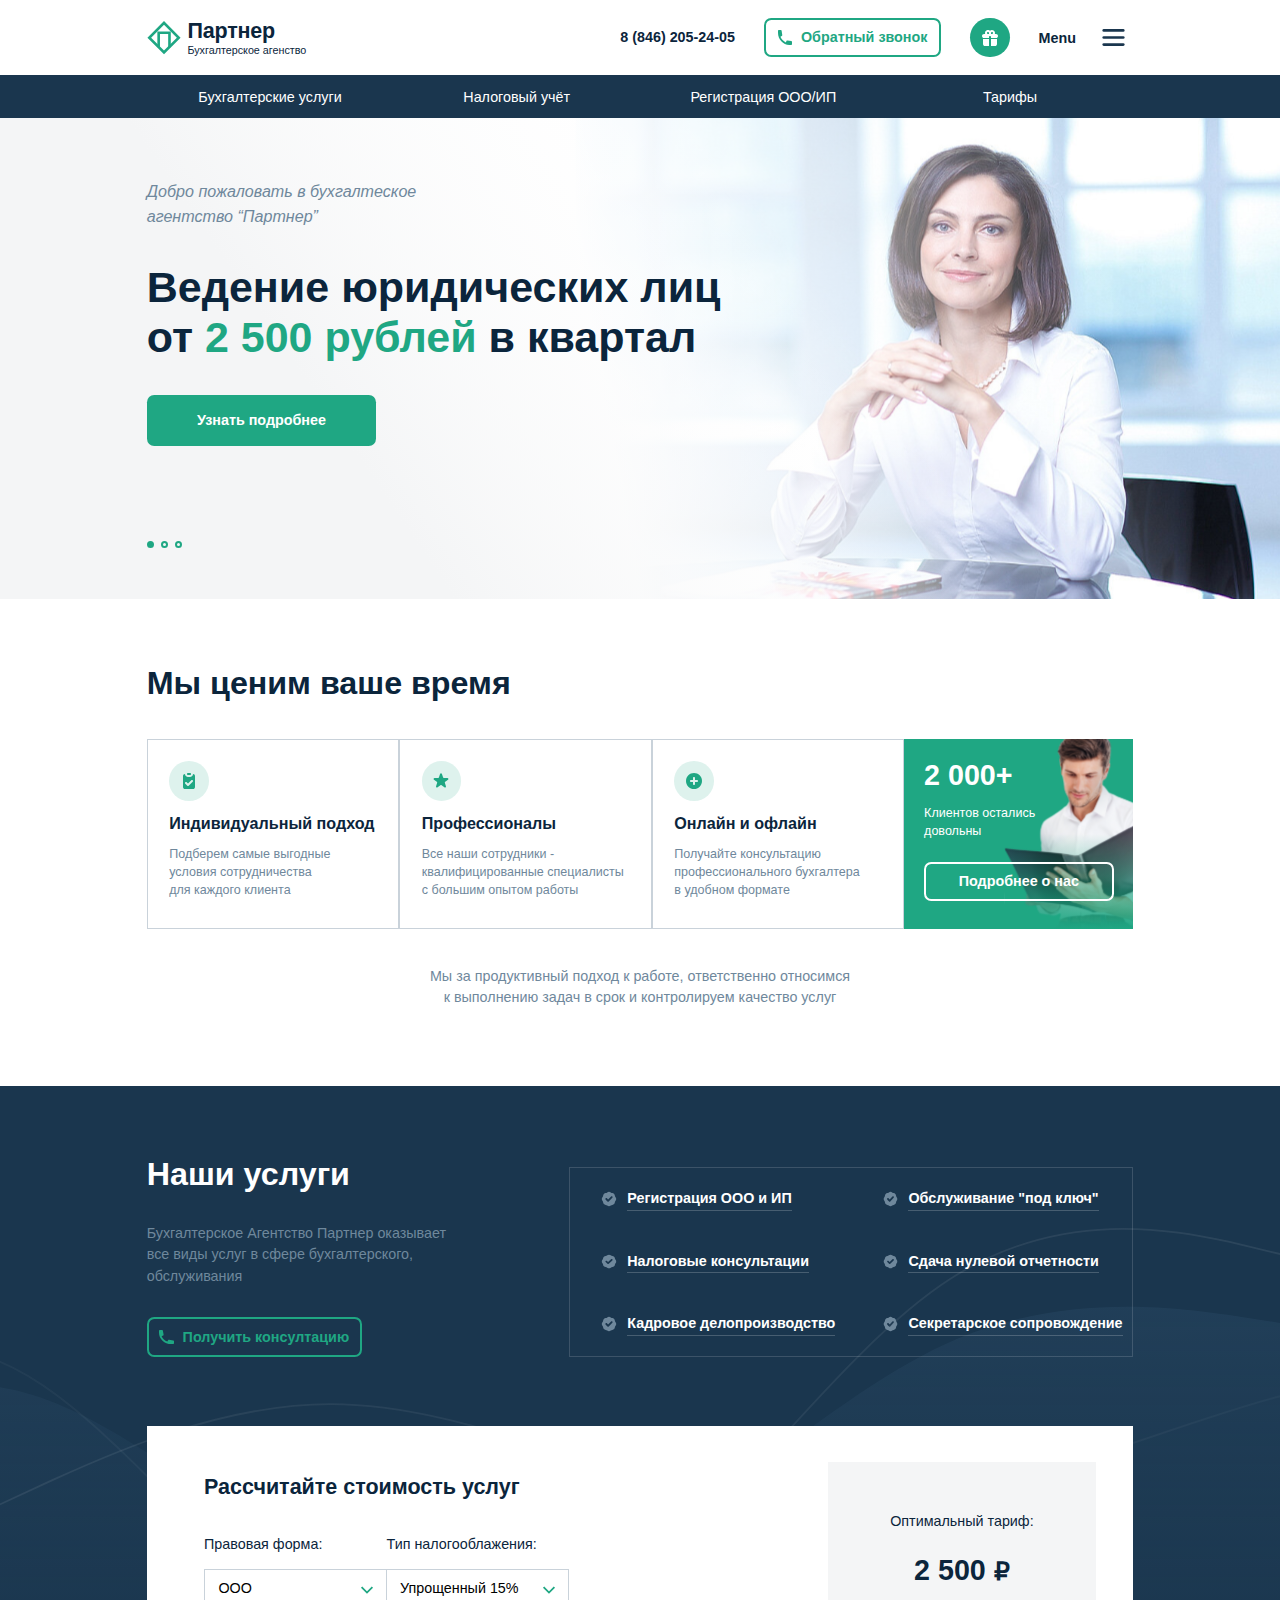
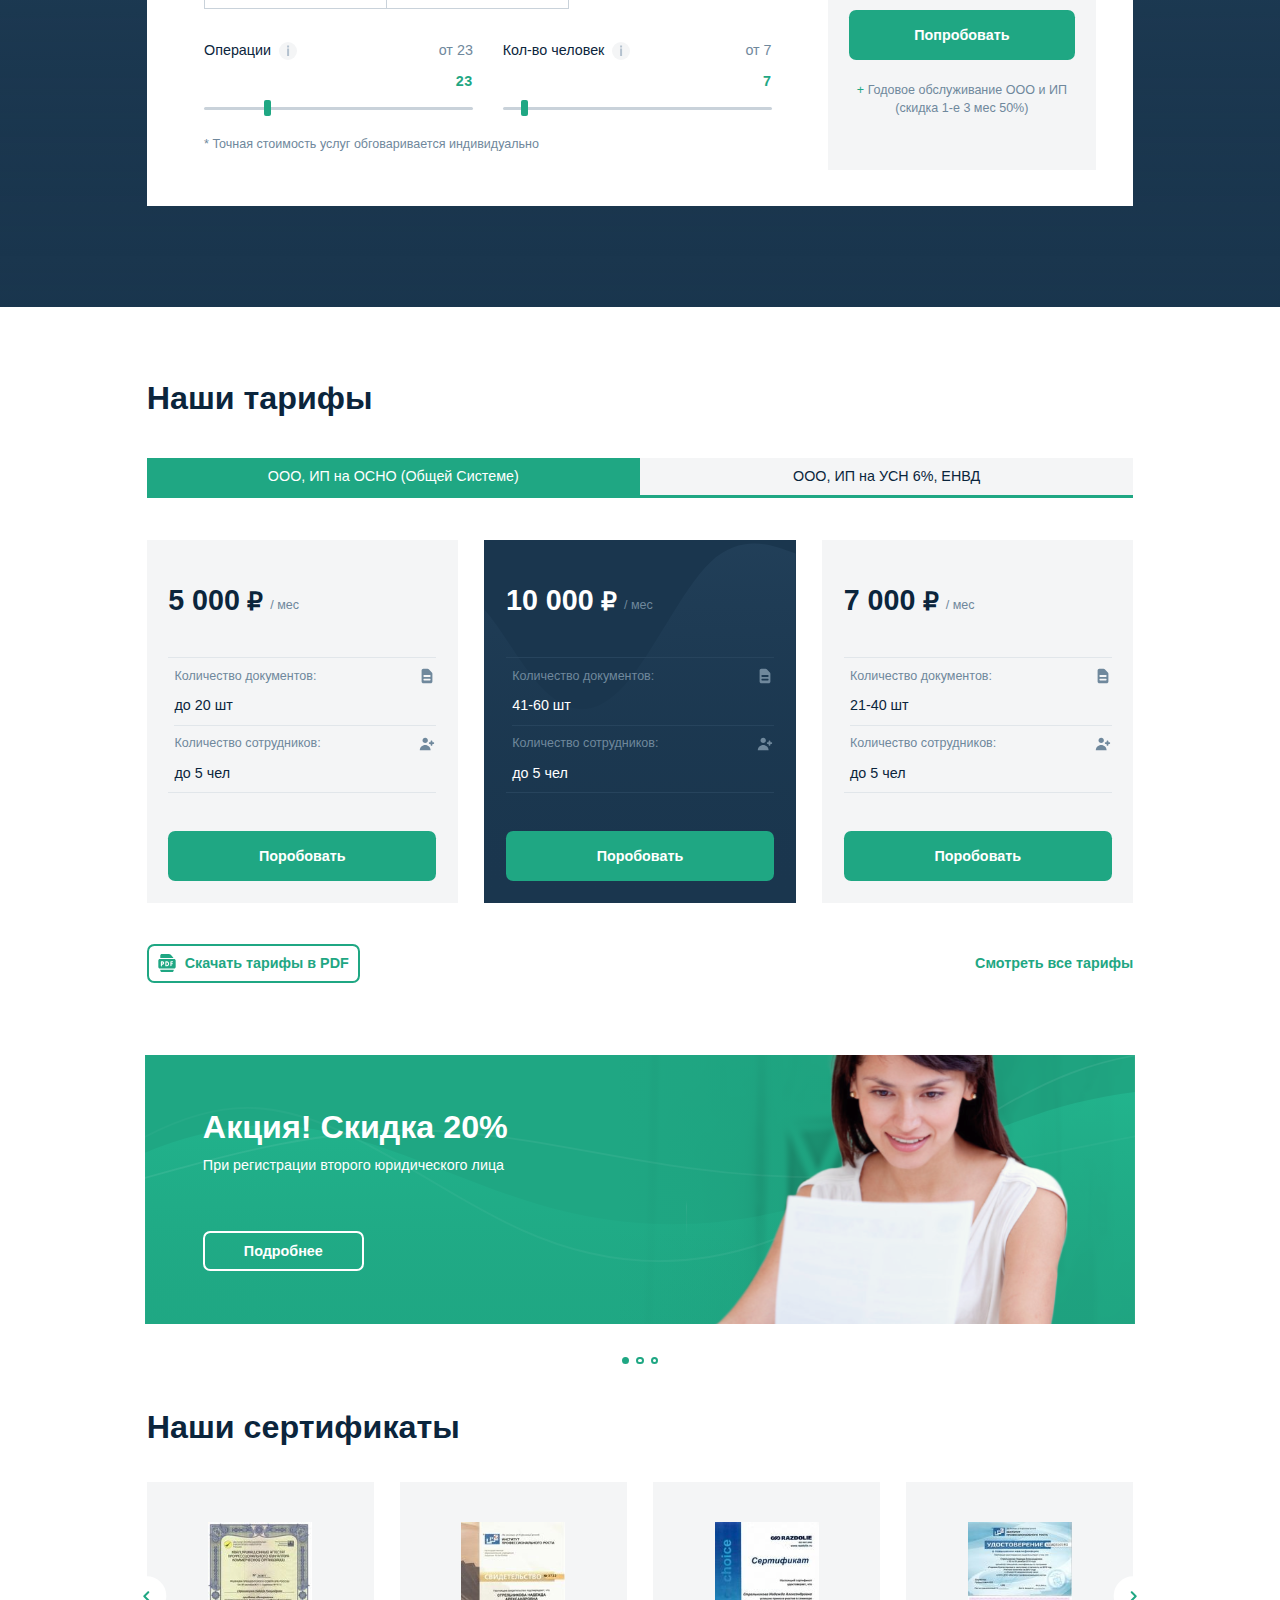
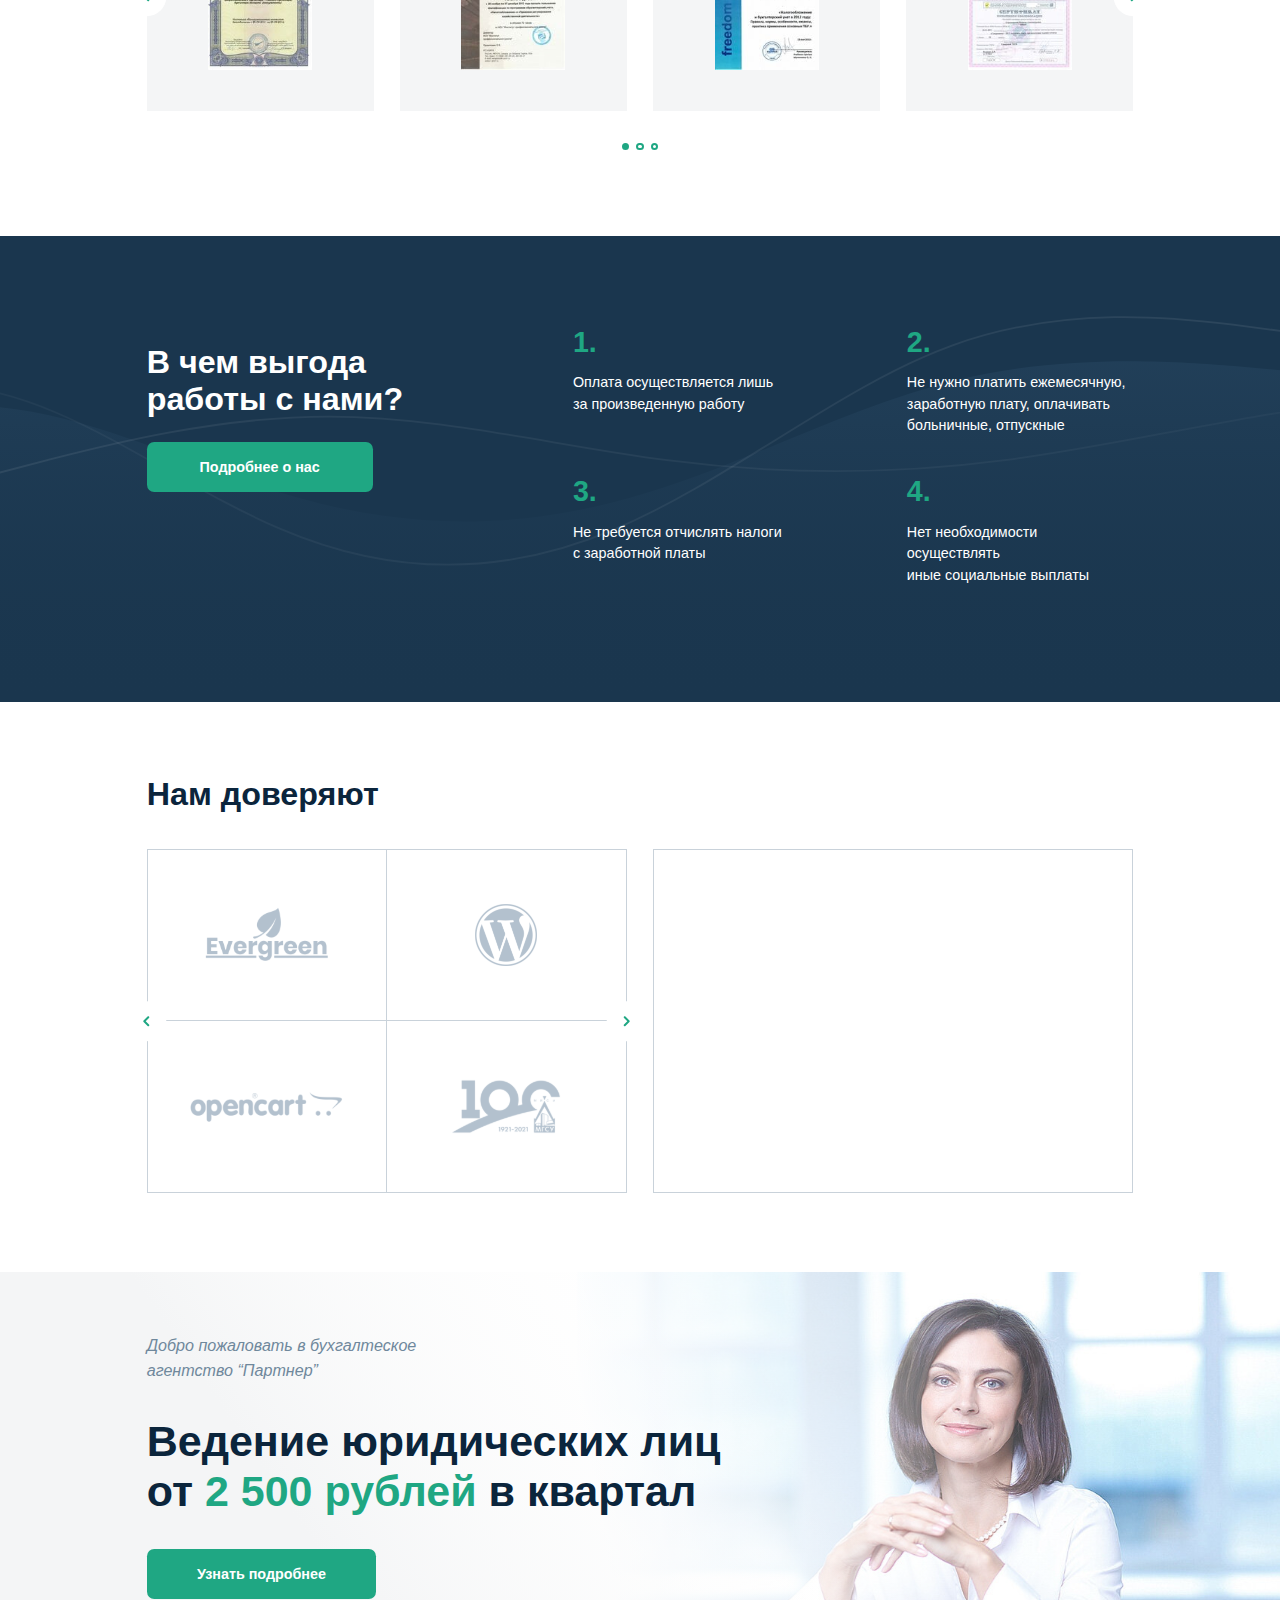
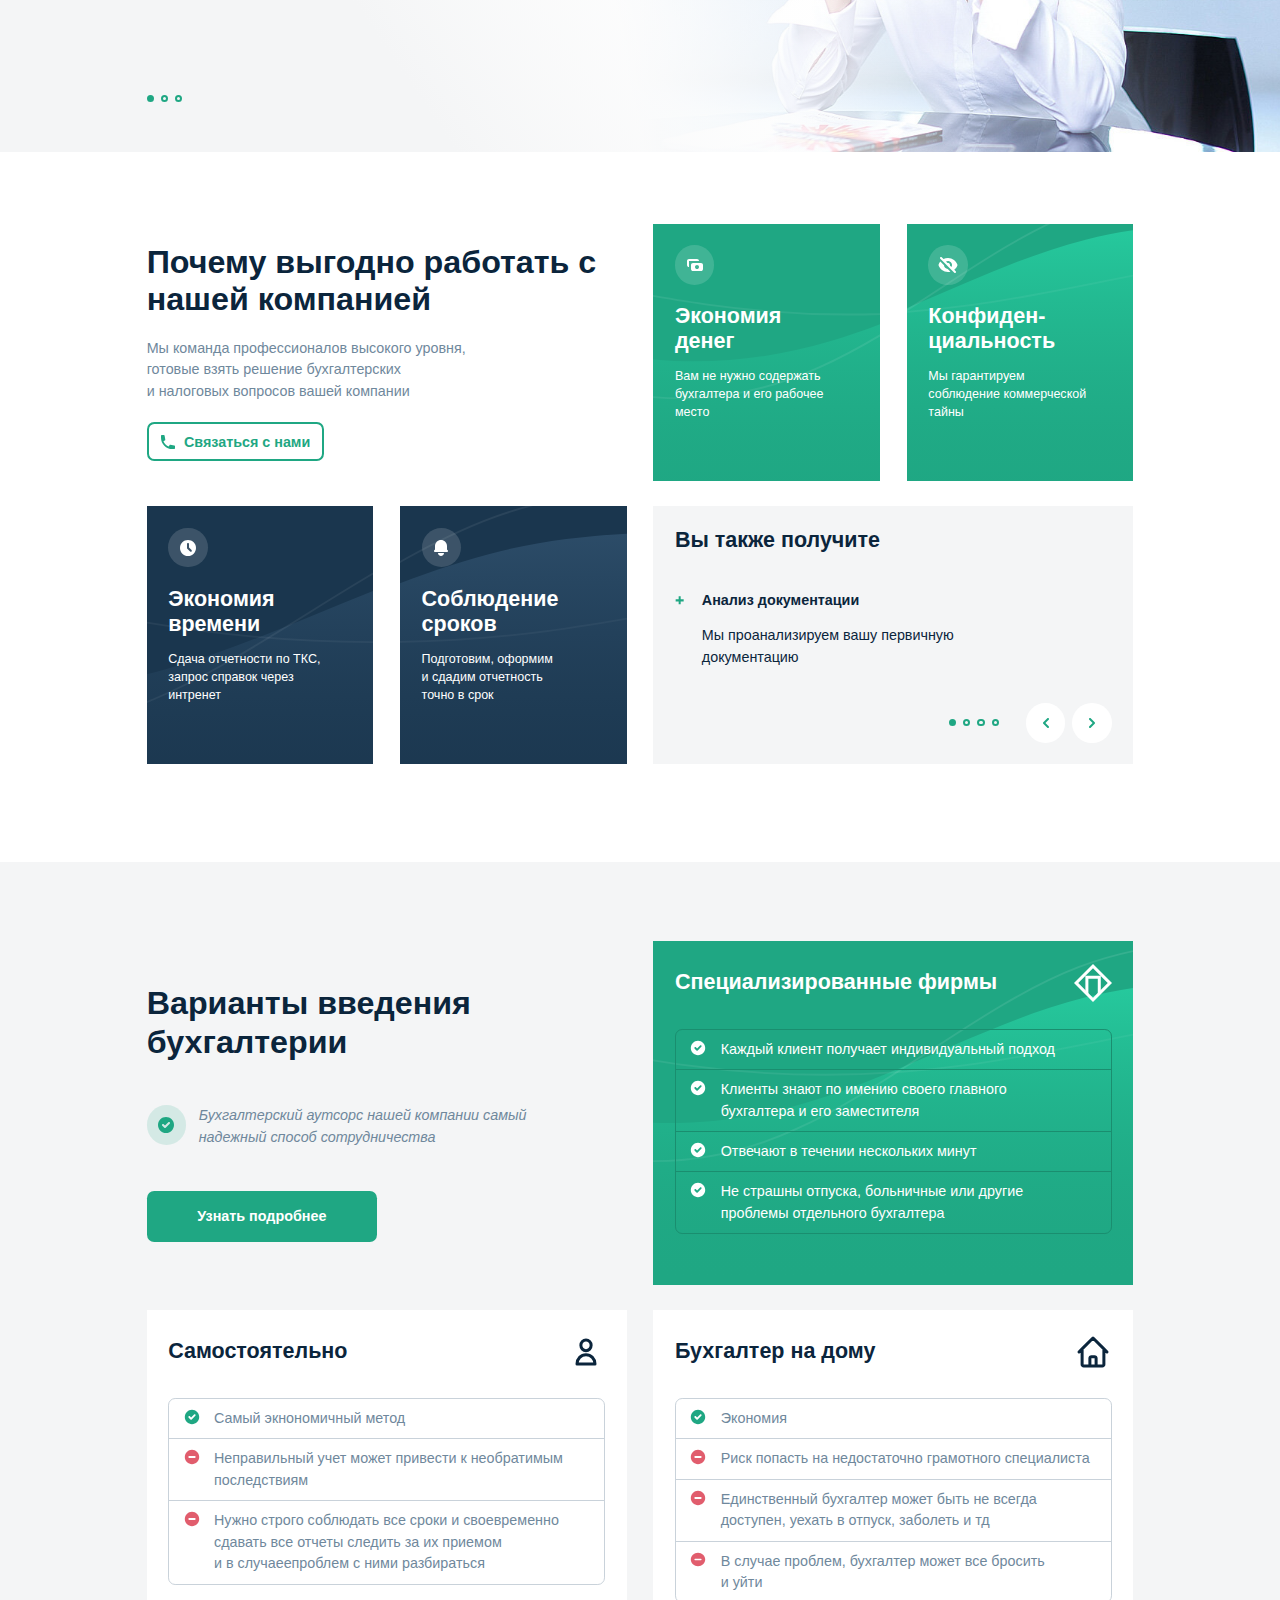
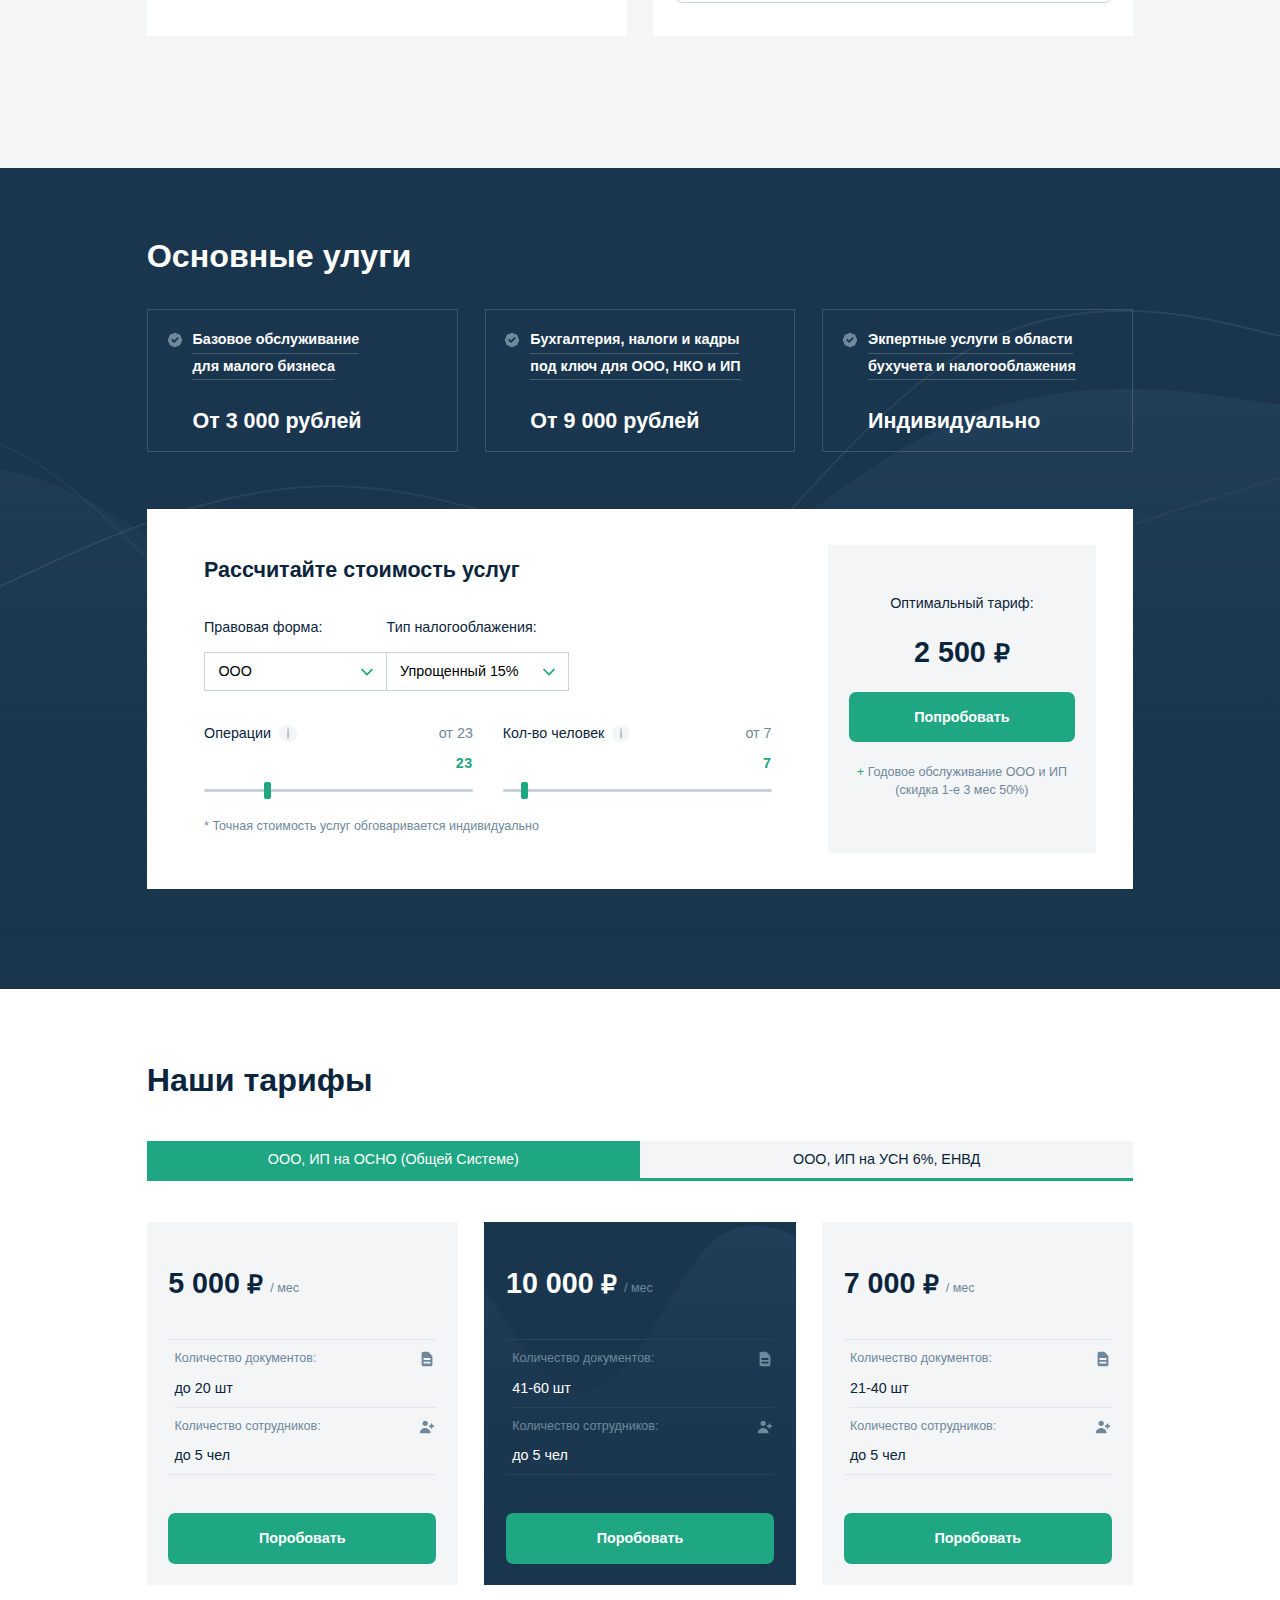
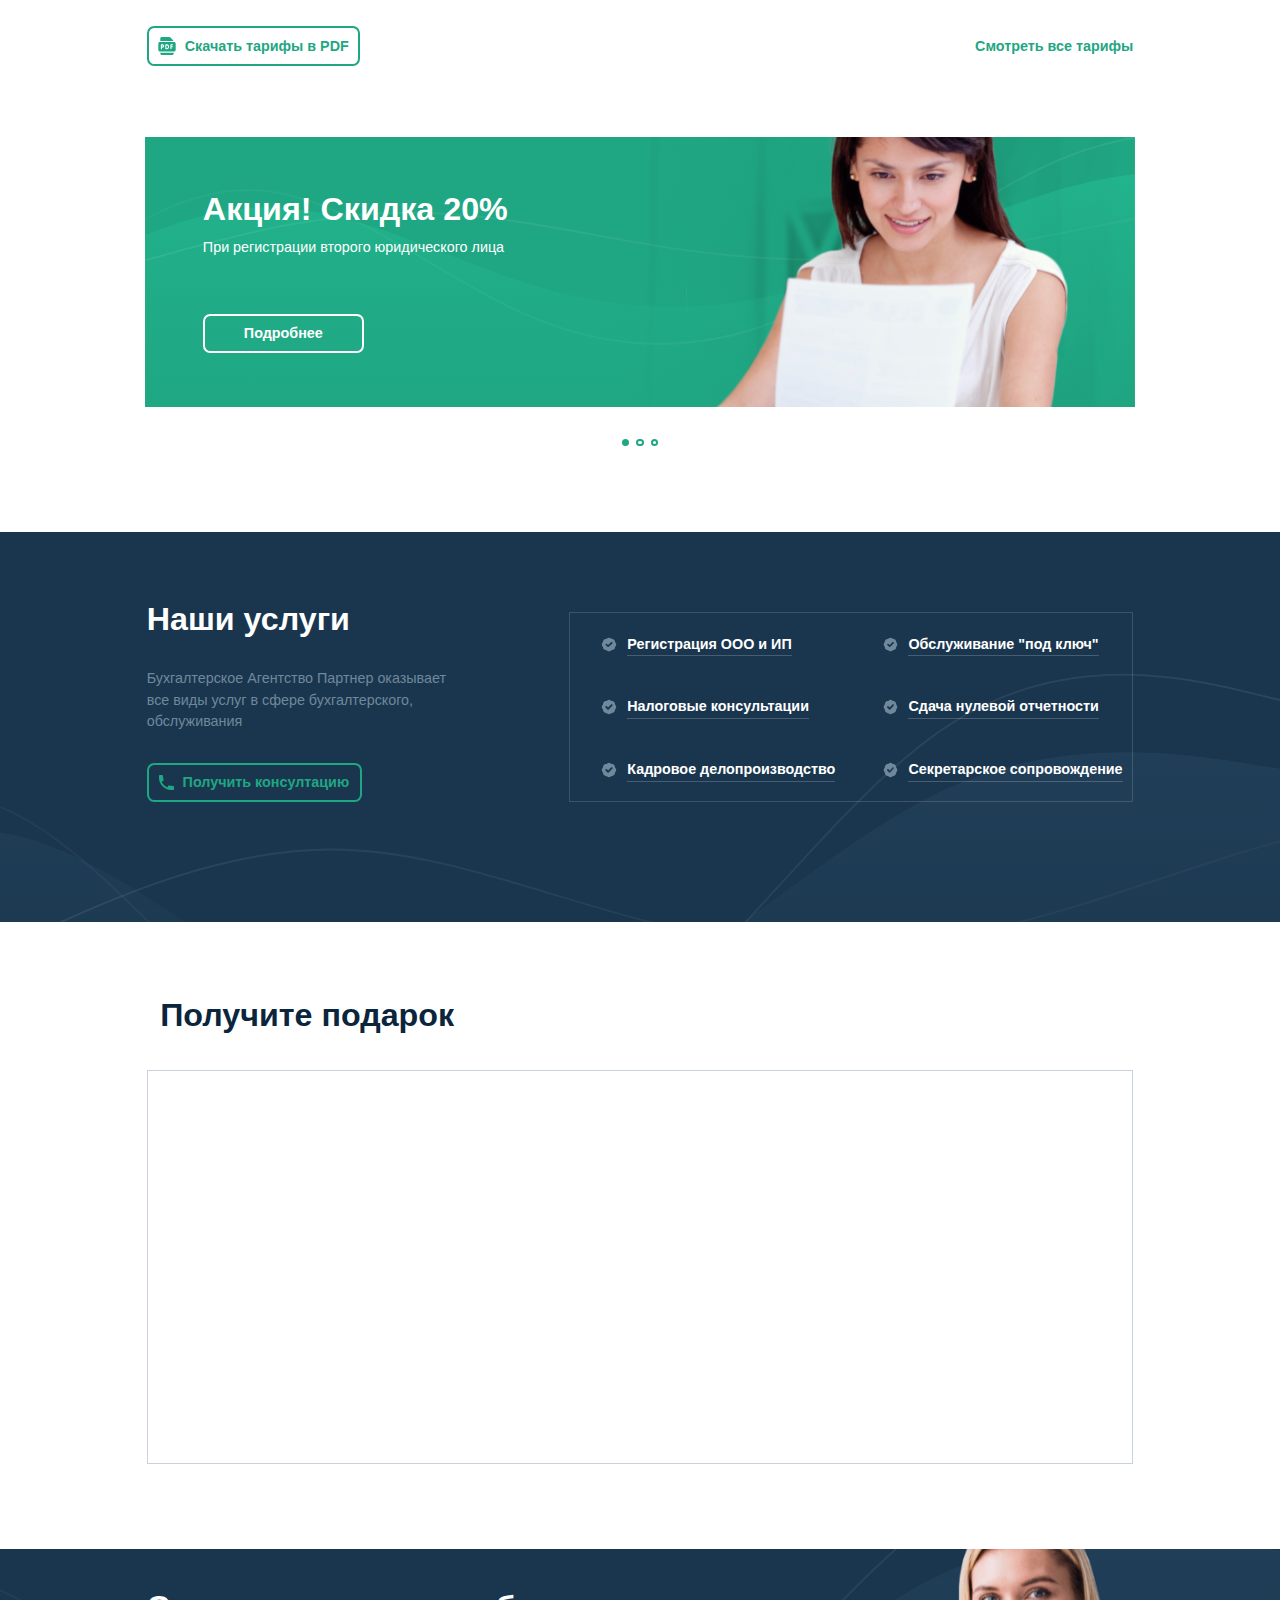
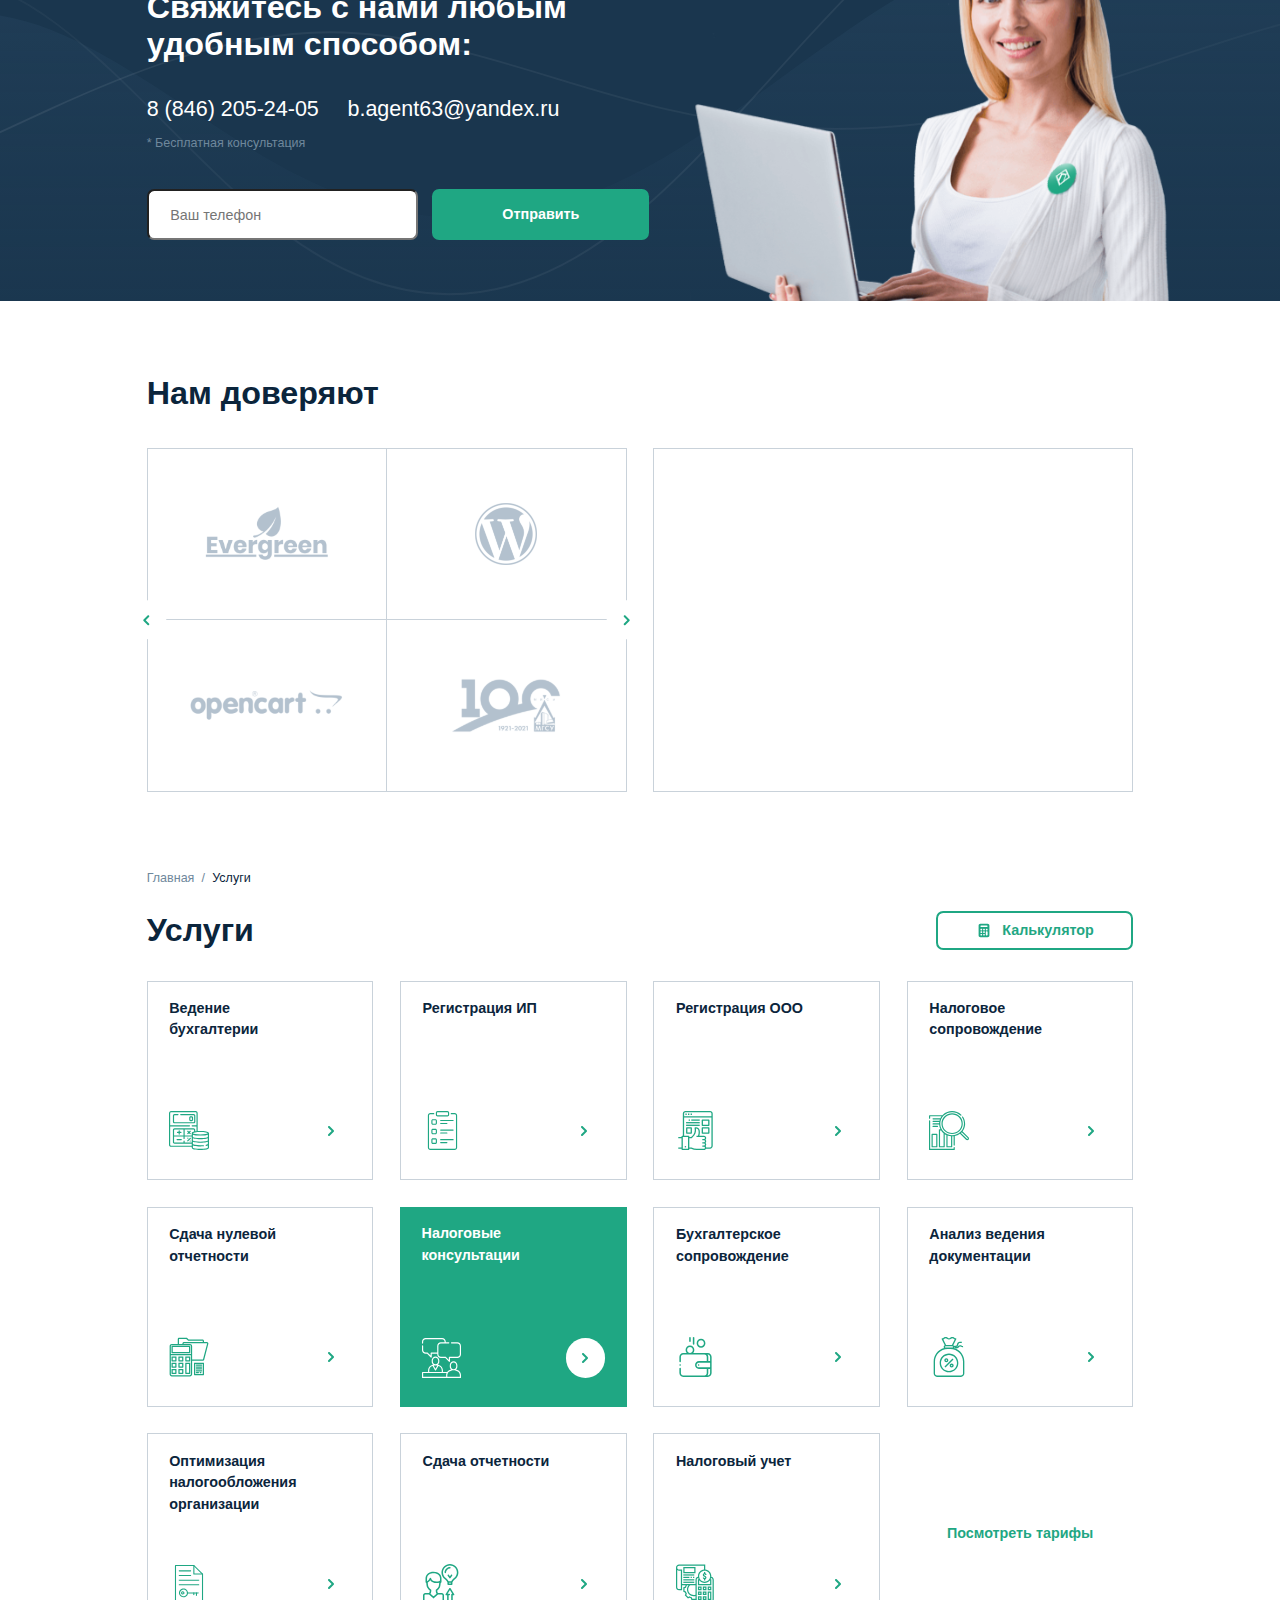
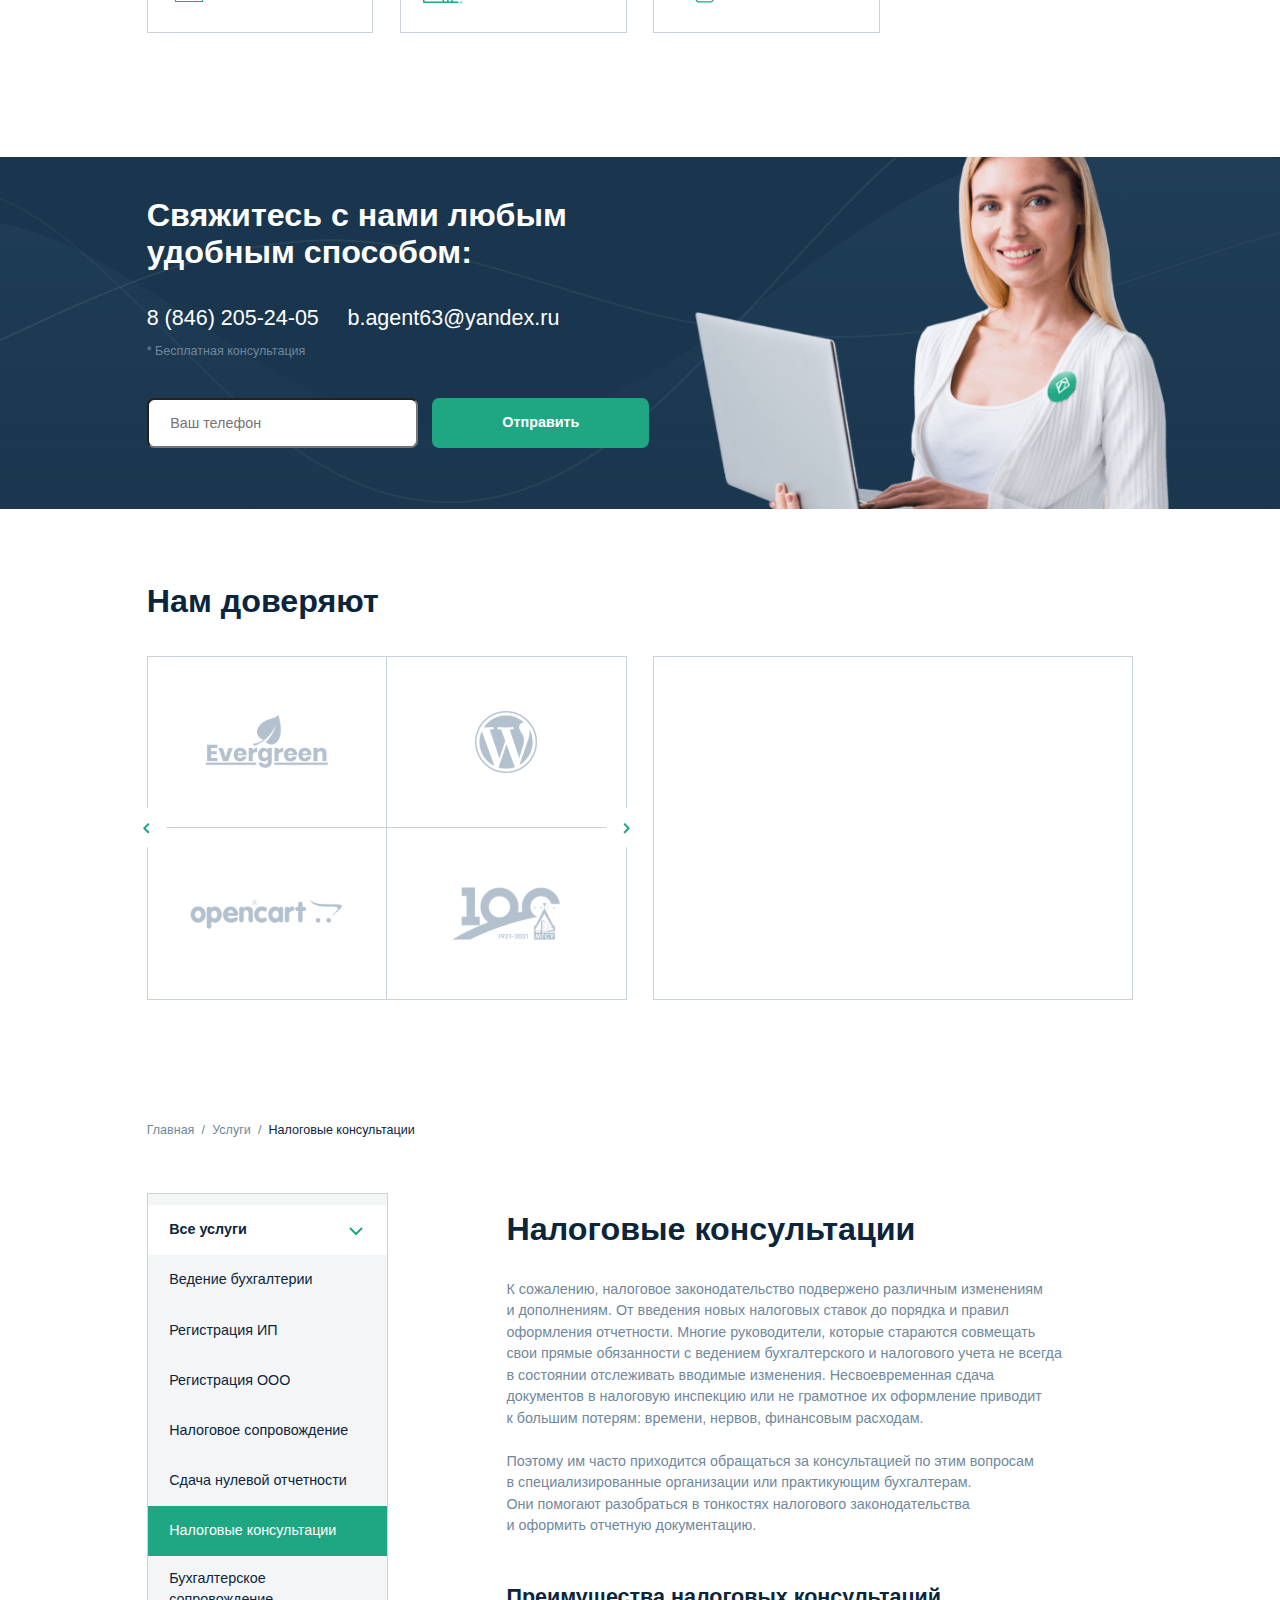
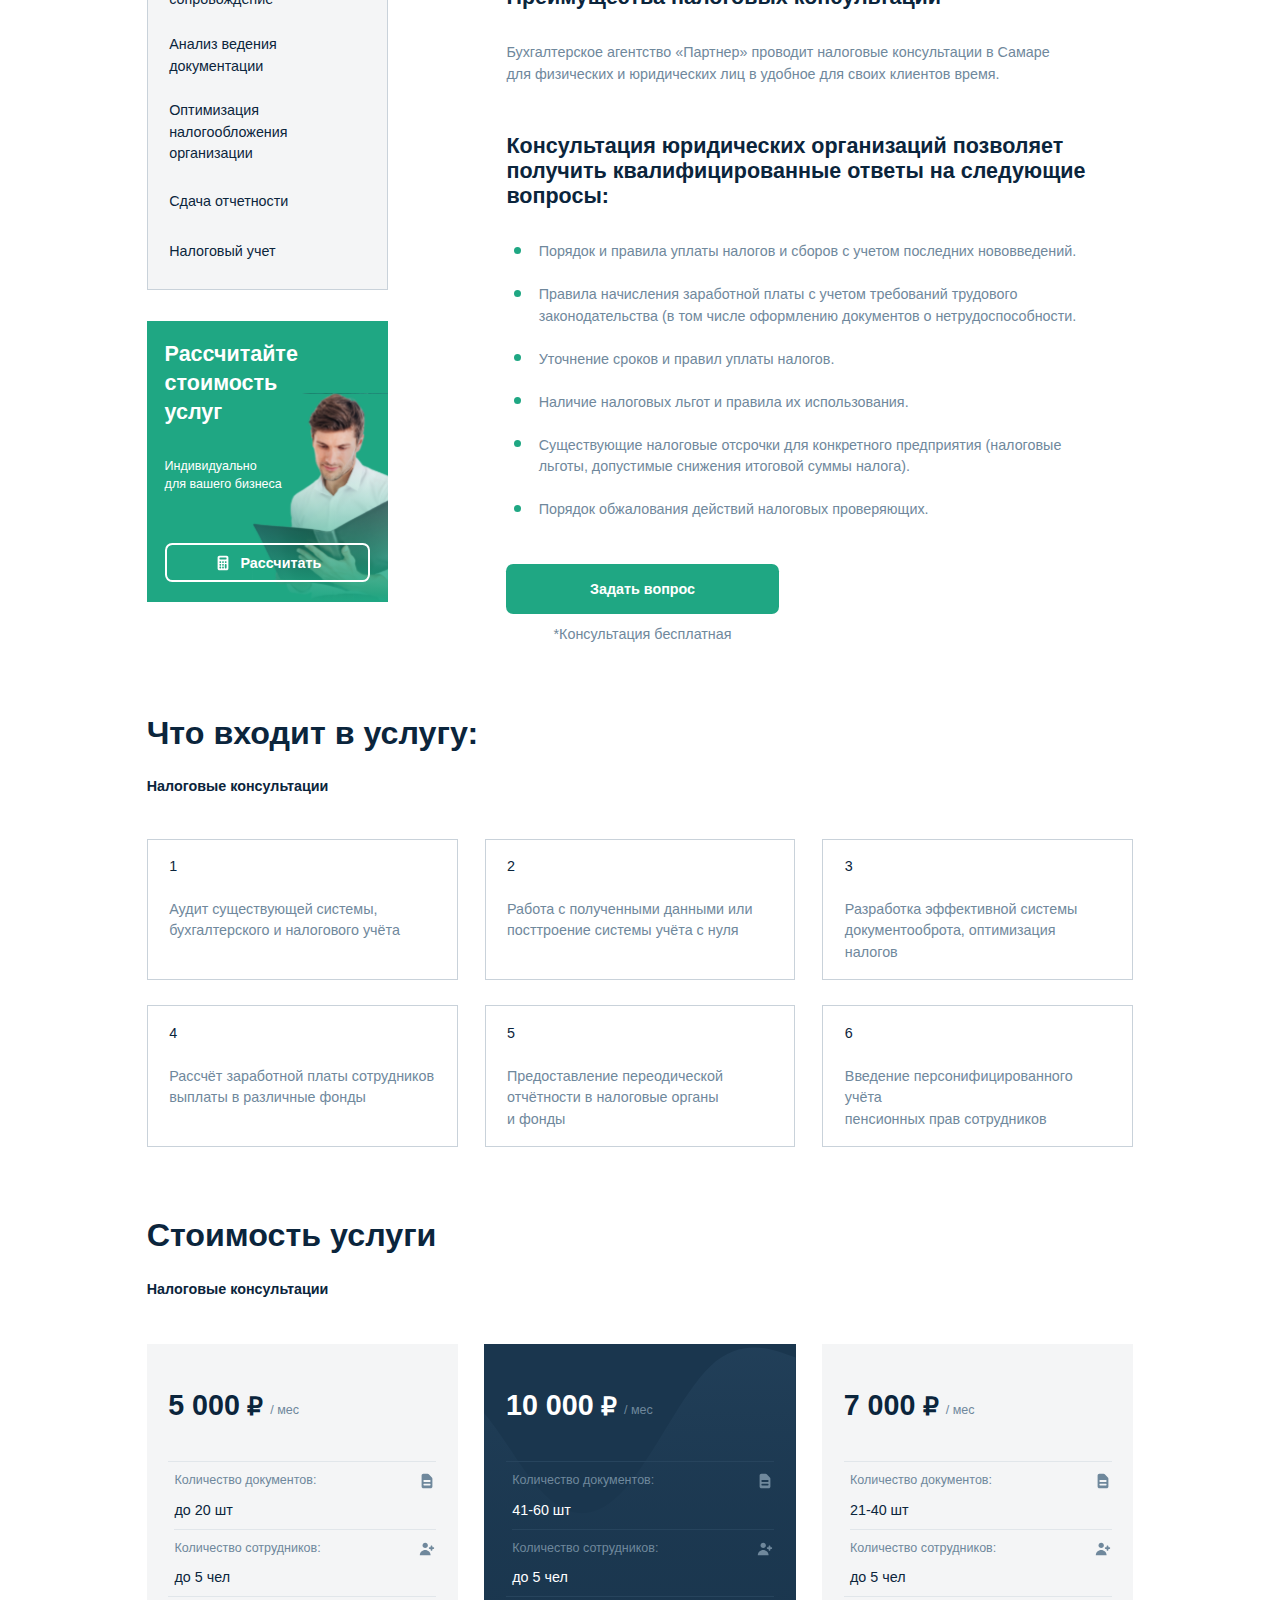
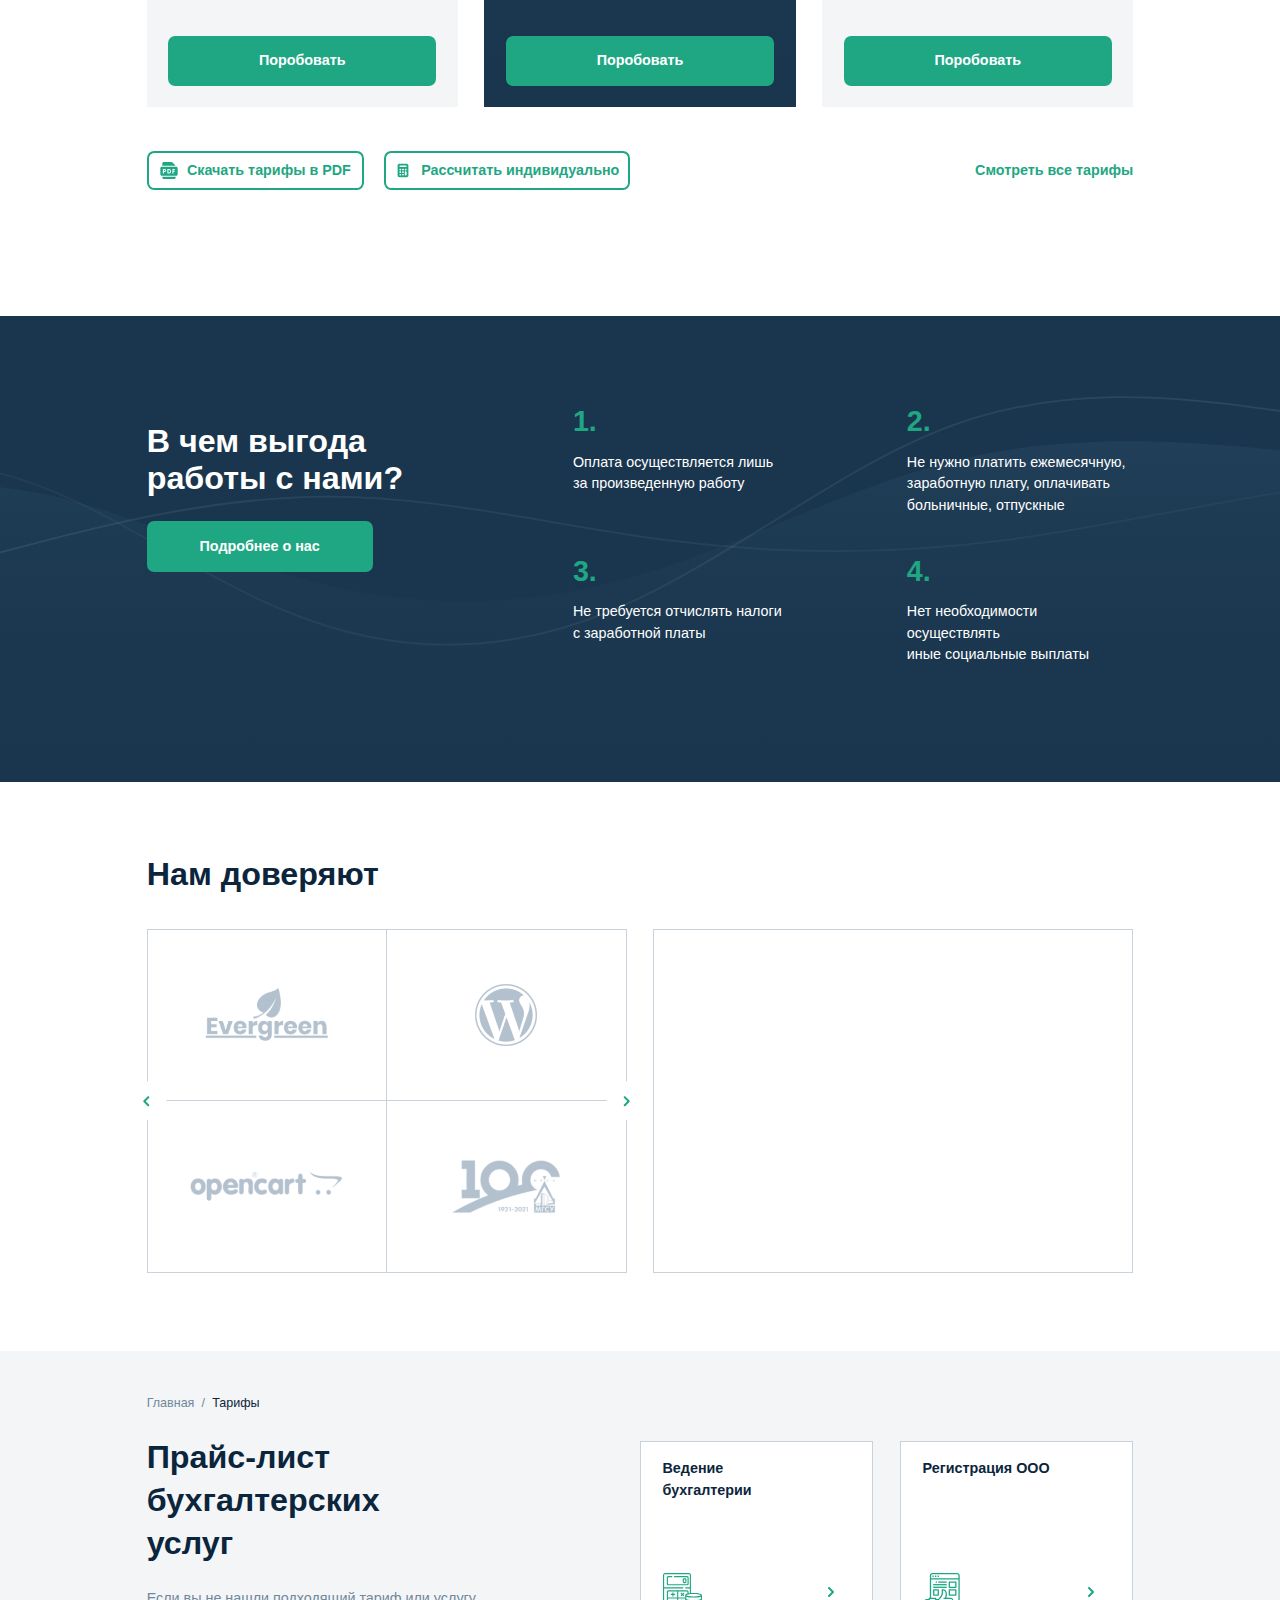
==== commit 9c0d05aa: "24.03/12" ====
--- a/src/index.html
+++ b/src/index.html
@@ -1,240 +1,245 @@
 <!DOCTYPE html>
 <html lang="en">
-
-<head>
-  <meta charset="UTF-8">
-  <meta http-equiv="X-UA-Compatible" content="IE=edge">
-  <meta name="viewport" content="width=device-width, initial-scale=1.0">
-  <title>Partner</title>
-<!--  <link href="https://fonts.googleapis.com/css2?family=Montserrat:wght@400;500;600&display=swap" rel="stylesheet">-->
-  <link rel="stylesheet" href="css/style.css">
-</head>
-
-
-<body>
-
-  <header class="header">
-    <div class="header__top container">
-      <div class="top-left">
-        <img src="icons/Logo.svg" alt="logo">
-        <div class="top-left__heading">
-          <p>Партнер</p>
-          <p>Бухгалтерское агенство</p>
+  <head>
+    <meta charset="UTF-8" />
+    <meta http-equiv="X-UA-Compatible" content="IE=edge" />
+    <meta name="viewport" content="width=device-width, initial-scale=1.0" />
+    <title>Partner</title>
+    <!--  <link href="https://fonts.googleapis.com/css2?family=Montserrat:wght@400;500;600&display=swap" rel="stylesheet">-->
+    <link rel="stylesheet" href="css/style.css" />
+  </head>
+
+  <body>
+    <header class="header">
+      <div class="header__top container">
+        <div class="top-left">
+          <img src="icons/Logo.svg" alt="logo" />
+          <div class="top-left__heading">
+            <p>Партнер</p>
+            <p>Бухгалтерское агенство</p>
+          </div>
         </div>
+        <!-- /.top-left -->
+        <div class="top-right">
+          <p class="top-right__call">8 (846) 205-24-05</p>
+          <a href="#" class="top-right__btn btn-transparent">
+            <img src="icons/call.svg" alt="call" />
+            <p>Обратный звонок</p>
+          </a>
+          <div class="top-right__gift block-img">
+            <img src="icons/gift.svg" alt="gift" />
+          </div>
+          <div class="top-right__menu">
+            <p>Menu</p>
+            <img src="icons/view-list.svg" alt="view-list" />
+          </div>
+        </div>
+        <!-- /.top-right -->
       </div>
-      <!-- /.top-left -->
-      <div class="top-right">
-        <p class="top-right__call">8 (846) 205-24-05</p>
-        <a href="#" class="top-right__btn btn-transparent">
-          <img src="icons/call.svg" alt="call">
-          <p>Обратный звонок</p>
-        </a>
-        <div class="top-right__gift block-img">
-          <img src="icons/gift.svg"  alt="gift">
+      <!-- /.header__top -->
+      <nav class="header__nav">
+        <div class="container header__nav-container">
+          <a href="#">
+            <h6>Бухгалтерские услуги</h6>
+          </a>
+          <a href="#">
+            <h6>Налоговый учёт</h6>
+          </a>
+          <a href="#">
+            <h6>Регистрация ООО/ИП</h6>
+          </a>
+          <a href="#">
+            <h6>Тарифы</h6>
+          </a>
         </div>
-        <div class="top-right__menu">
-          <p>Menu</p>
-          <img src="icons/view-list.svg" alt="view-list">
-        </div>
-      </div>
-      <!-- /.top-right -->
-    </div>
-    <!-- /.header__top -->
-    <nav class="header__nav">
-      <div class="container header__nav-container">
-        <a href="#">
-          <h6>Бухгалтерские услуги</h6>
-        </a>
-        <a href="#">
-          <h6>Налоговый учёт</h6>
-        </a>
-        <a href="#">
-          <h6>Регистрация ООО/ИП</h6>
-        </a>
-        <a href="#">
-          <h6>Тарифы</h6>
-        </a>
-      </div>
-    </nav>
-    <!-- /.header__nav -->
-  </header>
-  <!-- /.header -->
-
-  <main>
-
-    <div id="home" style="display: none">
-
-      <section class="main-header">
-        <div class="main-header-container">
-          <p>
-            Добро пожаловать в бухгалтеское<br>
-            агентство “Партнер”
+      </nav>
+      <!-- /.header__nav -->
+    </header>
+    <!-- /.header -->
+
+    <main>
+      <div id="home">
+        <section class="main-header">
+          <div class="main-header-container">
+            <p>
+              Добро пожаловать в бухгалтеское<br />
+              агентство “Партнер”
+            </p>
+            <h1>
+              Ведение юридических лиц<br />
+              от <span>2 500 рублей</span> в квартал
+            </h1>
+            <a href="#" class="btn-green">Узнать подробнее</a>
+            <div class="slider">
+              <div class="slider__item active"></div>
+              <div class="slider__item"></div>
+              <div class="slider__item"></div>
+            </div>
+          </div>
+        </section>
+        <!-- /.main-header -->
+
+        <section class="your-time container">
+          <h2 class="your-time__heading">Мы ценим ваше время</h2>
+          <div class="your-time__block">
+            <div class="block-item">
+              <div class="block-img">
+                <img src="icons/clipboard-check.svg" alt="clipboard-check" />
+              </div>
+              <h4>Индивидуальный подход</h4>
+              <p>
+                Подберем самые выгодные<br />
+                условия сотрудничества<br />
+                для каждого клиента
+              </p>
+            </div>
+            <div class="block-item">
+              <div class="block-img">
+                <img src="icons/star.svg" alt="star" />
+              </div>
+              <h4>Профессионалы</h4>
+              <p>
+                Все наши сотрудники -<br />
+                квалифицированные специалисты <br />
+                с большим опытом работы
+              </p>
+            </div>
+            <div class="block-item">
+              <div class="block-img">
+                <img src="icons/plus-circle.svg" alt="plus-circle" />
+              </div>
+              <h4>Онлайн и офлайн</h4>
+              <p>
+                Получайте консультацию <br />
+                профессионального бухгалтера <br />
+                в удобном формате
+              </p>
+            </div>
+            <div class="block-item">
+              <div class="block-inner">
+                <div class="inner">
+                  <p>2 000+</p>
+                  <p>
+                    Клиентов остались<br />
+                    довольны
+                  </p>
+                  <a href="#" class="btn-transparent">Подробнее о нас</a>
+                </div>
+              </div>
+            </div>
+          </div>
+          <p class="your-time__text">
+            Мы за продуктивный подход к работе, ответственно относимся<br />
+            к выполнению задач в срок и контролируем качество услуг
           </p>
-          <h1>
-            Ведение юридических лиц<br>
-            от <span>2 500 рублей</span> в квартал
-          </h1>
-          <a href="#" class="btn-green">Узнать подробнее</a>
-          <div class="slider">
-            <div class="slider__item active"></div>
-            <div class="slider__item"></div>
-            <div class="slider__item"></div>
-          </div>
-        </div>
-      </section>
-      <!-- /.main-header -->
-
-      <section class="your-time container">
-        <h2 class="your-time__heading">Мы ценим ваше время</h2>
-        <div class="your-time__block">
-          <div class="block-item">
-            <div class="block-img">
-              <img src="icons/clipboard-check.svg" alt="clipboard-check">
-            </div>
-            <h4>Индивидуальный подход</h4>
-            <p>Подберем самые выгодные<br> условия сотрудничества<br>
-              для каждого клиента</p>
-          </div>
-          <div class="block-item">
-            <div class="block-img">
-              <img src="icons/star.svg" alt="star">
-            </div>
-            <h4>Профессионалы</h4>
-            <p>Все наши сотрудники -<br> квалифицированные специалисты <br>
-              с большим опытом работы</p>
-          </div>
-          <div class="block-item">
-            <div class="block-img">
-              <img src="icons/plus-circle.svg" alt="plus-circle">
-            </div>
-            <h4>Онлайн и офлайн</h4>
-            <p>Получайте консультацию <br> профессионального бухгалтера <br>
-              в удобном формате</p>
-          </div>
-          <div class="block-item">
-            <div class="block-inner">
-              <div class="inner">
-                <p>2 000+</p>
-                <p>Клиентов остались<br>
-                  довольны
-                </p>
-                <a href="#" class="btn-transparent">Подробнее о нас</a>
-              </div>
-            </div>
-          </div>
-        </div>
-        <p class="your-time__text">
-          Мы за продуктивный подход к работе, ответственно относимся<br>
-          к выполнению задач в срок и контролируем качество услуг
-        </p>
-      </section>
-      <!-- /.your-time -->
-
-      <section class="services">
-        <div class="services__top container">
-          <div class="services__top-left">
-            <h2>Наши услуги</h2>
-            <p>Бухгалтерское Агентство Партнер оказывает<br>
-              все виды услуг в сфере бухгалтерского,<br> обслуживания
-            </p>
-            <a href="#" class="btn btn-transparent">
-              <img src="icons/call.svg" alt="call">
-              <p>Получить консултацию</p>
-            </a>
-          </div>
-          <div class="services__top-right">
-            <div class="services__top-right-item">
-              <img src="icons/badge-check.svg" alt="badge-check">
-              <h5>Регистрация ООО и ИП</h5>
-            </div>
-            <div class="services__top-right-item">
-              <img src="icons/badge-check.svg" alt="badge-check">
-              <h5>Обслуживание "под ключ"</h5>
-            </div>
-            <div class="services__top-right-item">
-              <img src="icons/badge-check.svg" alt="badge-check">
-              <h5>Налоговые консультации</h5>
-            </div>
-            <div class="services__top-right-item">
-              <img src="icons/badge-check.svg" alt="badge-check">
-              <h5>Сдача нулевой отчетности</h5>
-            </div>
-            <div class="services__top-right-item">
-              <img src="icons/badge-check.svg" alt="badge-check">
-              <h5>Кадровое делопроизводство</h5>
-            </div>
-            <div class="services__top-right-item">
-              <img src="icons/badge-check.svg" alt="badge-check">
-              <h5>Секретарское сопровождение</h5>
-            </div>
-          </div>
-        </div>
-        <!-- /.services-top -->
-        <div class="services__bottom">
+        </section>
+        <!-- /.your-time -->
+
+        <section class="services">
+          <div class="services__top container">
+            <div class="services__top-left">
+              <h2>Наши услуги</h2>
+              <p>
+                Бухгалтерское Агентство Партнер оказывает<br />
+                все виды услуг в сфере бухгалтерского,<br />
+                обслуживания
+              </p>
+              <a href="#" class="btn btn-transparent">
+                <img src="icons/call.svg" alt="call" />
+                <p>Получить консултацию</p>
+              </a>
+            </div>
+            <div class="services__top-right">
+              <div class="services__top-right-item">
+                <img src="icons/badge-check.svg" alt="badge-check" />
+                <h5>Регистрация ООО и ИП</h5>
+              </div>
+              <div class="services__top-right-item">
+                <img src="icons/badge-check.svg" alt="badge-check" />
+                <h5>Обслуживание "под ключ"</h5>
+              </div>
+              <div class="services__top-right-item">
+                <img src="icons/badge-check.svg" alt="badge-check" />
+                <h5>Налоговые консультации</h5>
+              </div>
+              <div class="services__top-right-item">
+                <img src="icons/badge-check.svg" alt="badge-check" />
+                <h5>Сдача нулевой отчетности</h5>
+              </div>
+              <div class="services__top-right-item">
+                <img src="icons/badge-check.svg" alt="badge-check" />
+                <h5>Кадровое делопроизводство</h5>
+              </div>
+              <div class="services__top-right-item">
+                <img src="icons/badge-check.svg" alt="badge-check" />
+                <h5>Секретарское сопровождение</h5>
+              </div>
+            </div>
+          </div>
+          <!-- /.services-top -->
+          <div class="services__bottom">
             <form>
               <div class="services__bottom-left">
                 <h3>Рассчитайте стоимость услуг</h3>
                 <div class="services__bottom-left-forms">
                   <div class="form-block">
                     <label for="legal-form">Правовая форма:</label>
-                      <select name="legal-form" id="legal-form">
-                        <option value="ООО">ООО</option>
-                        <option value="2">2</option>
-                        <option value="3">3</option>
-                        <option value="4">4</option>
-                      </select>
+                    <select name="legal-form" id="legal-form">
+                      <option value="ООО">ООО</option>
+                      <option value="2">2</option>
+                      <option value="3">3</option>
+                      <option value="4">4</option>
+                    </select>
                   </div>
                   <div class="form-block">
                     <label for="tax-type">Тип налогооблажения:</label>
-                      <select name="tax-type" id="tax-type">
-                        <option value="Упрощенный 15%">Упрощенный 15%</option>
-                        <option value="2">2</option>
-                        <option value="3">3</option>
-                        <option value="4">4</option>
-                      </select>
+                    <select name="tax-type" id="tax-type">
+                      <option value="Упрощенный 15%">Упрощенный 15%</option>
+                      <option value="2">2</option>
+                      <option value="3">3</option>
+                      <option value="4">4</option>
+                    </select>
                   </div>
                 </div>
 
                 <div class="services__bottom-left-sliders">
-
                   <div class="slider-block">
-                    <div class="slider-block__label" >
+                    <div class="slider-block__label">
                       <label for="operation">
                         Операции
-                        <img src="icons/slider-icon.svg" alt="slider-icon">
+                        <img src="icons/slider-icon.svg" alt="slider-icon" />
                       </label>
                       <p>от 23</p>
                     </div>
                     <div class="value-1">23</div>
                     <input
-                        id="operation"
-                        type="range"
-                        min="0"
-                        max="100"
-                        step="1"
-                        value="23"
-                    >
+                      id="operation"
+                      type="range"
+                      min="0"
+                      max="100"
+                      step="1"
+                      value="23"
+                    />
                   </div>
 
                   <div class="slider-block">
                     <div class="slider-block__label">
                       <label for="number_employees">
                         Кол-во человек
-                        <img src="icons/slider-icon.svg" alt="slider-icon">
+                        <img src="icons/slider-icon.svg" alt="slider-icon" />
                       </label>
                       <p>от 7</p>
                     </div>
                     <div class="value-2">7</div>
                     <input
-                        id="number_employees"
-                        type="range"
-                        min="0"
-                        max="100"
-                        step="1"
-                        value="7"
-                    >
-                  </div>
-
+                      id="number_employees"
+                      type="range"
+                      min="0"
+                      max="100"
+                      step="1"
+                      value="7"
+                    />
+                  </div>
                 </div>
                 <p>* Точная стоимость услуг обговаривается индивидуально</p>
               </div>
@@ -242,2137 +247,2079 @@
               <div class="services__bottom-right">
                 <p>Оптимальный тариф:</p>
                 <p class="optimalRate">2 500 <span>₽</span></p>
-                <input type="submit" value="Попробовать">
+                <input type="submit" value="Попробовать" />
                 <p>
-                  <span>+</span> Годовое обслуживание ООО и ИП<br>(скидка 1-е 3 мес 50%)
+                  <span>+</span> Годовое обслуживание ООО и ИП<br />(скидка 1-е
+                  3 мес 50%)
                 </p>
               </div>
             </form>
-        </div>
-        <!-- /.services-bottom -->
-      </section>
-      <!-- /.services -->
-
-      <section class="rates container">
-        <div>
-          <h2>Наши тарифы</h2>
-        </div>
-        <div class="rates__selection">
-          <div class="rates__selection-active">
-            <p>ООО, ИП на ОСНО (Общей Системе)</p>
-          </div>
-          <div class="rates__selection-passive">
-            <p>ООО, ИП на УСН 6%, ЕНВД</p>
-          </div>
-        </div>
-        <div class="rates__cards">
-
-          <div class="card-basic">
-            <div class="card">
-              <div class="card__heading">
-                <p>5 000<span>₽</span></p>
-                <p>/ мес</p>
-              </div>
-              <div class="card__content">
-                <div class="card__content-item">
-                  <div>
-                    <p>Количество документов:</p>
-                    <img src="icons/document-text.svg" alt="document-text">
-                  </div>
-                  <p>до 20 шт</p>
-                </div>
-                <div class="card__content-item">
-                  <div>
-                    <p>Количество сотрудников:</p>
-                    <img src="icons/user-add.svg" alt="user-add">
-                  </div>
-                  <p>до 5 чел</p>
-                </div>
-              </div>
-              <a href="#" class="btn-green">
-                <p>Поробовать</p>
+          </div>
+          <!-- /.services-bottom -->
+        </section>
+        <!-- /.services -->
+
+        <section class="rates container">
+          <div>
+            <h2>Наши тарифы</h2>
+          </div>
+          <div class="rates__selection">
+            <div class="rates__selection-active">
+              <p>ООО, ИП на ОСНО (Общей Системе)</p>
+            </div>
+            <div class="rates__selection-passive">
+              <p>ООО, ИП на УСН 6%, ЕНВД</p>
+            </div>
+          </div>
+          <div class="rates__cards">
+            <div class="card-basic">
+              <div class="card">
+                <div class="card__heading">
+                  <p>5 000<span>₽</span></p>
+                  <p>/ мес</p>
+                </div>
+                <div class="card__content">
+                  <div class="card__content-item">
+                    <div>
+                      <p>Количество документов:</p>
+                      <img src="icons/document-text.svg" alt="document-text" />
+                    </div>
+                    <p>до 20 шт</p>
+                  </div>
+                  <div class="card__content-item">
+                    <div>
+                      <p>Количество сотрудников:</p>
+                      <img src="icons/user-add.svg" alt="user-add" />
+                    </div>
+                    <p>до 5 чел</p>
+                  </div>
+                </div>
+                <a href="#" class="btn-green">
+                  <p>Поробовать</p>
+                </a>
+              </div>
+            </div>
+
+            <div class="card-basic card-active">
+              <div class="card">
+                <div class="card__heading">
+                  <p>10 000<span>₽</span></p>
+                  <p>/ мес</p>
+                </div>
+                <div class="card__content">
+                  <div class="card__content-item">
+                    <div>
+                      <p>Количество документов:</p>
+                      <img src="icons/document-text.svg" alt="document-text" />
+                    </div>
+                    <p>41-60 шт</p>
+                  </div>
+                  <div class="card__content-item">
+                    <div>
+                      <p>Количество сотрудников:</p>
+                      <img src="icons/user-add.svg" alt="user-add" />
+                    </div>
+                    <p>до 5 чел</p>
+                  </div>
+                </div>
+                <a href="#" class="btn-green">
+                  <p>Поробовать</p>
+                </a>
+              </div>
+            </div>
+
+            <div class="card-basic">
+              <div class="card">
+                <div class="card__heading">
+                  <p>7 000<span>₽</span></p>
+                  <p>/ мес</p>
+                </div>
+                <div class="card__content">
+                  <div class="card__content-item">
+                    <div>
+                      <p>Количество документов:</p>
+                      <img src="icons/document-text.svg" alt="document-text" />
+                    </div>
+                    <p>21-40 шт</p>
+                  </div>
+                  <div class="card__content-item">
+                    <div>
+                      <p>Количество сотрудников:</p>
+                      <img src="icons/user-add.svg" alt="user-add" />
+                    </div>
+                    <p>до 5 чел</p>
+                  </div>
+                </div>
+                <a href="#" class="btn-green">
+                  <p>Поробовать</p>
+                </a>
+              </div>
+            </div>
+          </div>
+
+          <div class="rates__footer">
+            <a href="#" class="btn-transparent">
+              <img src="icons/pdf-file-1.svg" alt="pdf-file-1" />
+              <p>Скачать тарифы в PDF</p>
+            </a>
+            <a href="#" class="rates__footer-last"> Смотреть все тарифы </a>
+          </div>
+        </section>
+        <!-- /.rates container -->
+
+        <section class="stock">
+          <div class="stock__top">
+            <div class="stock__top-inner">
+              <div>
+                <h2>Акция! Скидка 20%</h2>
+                <p>При регистрации второго юридического лица</p>
+              </div>
+              <a href="#" class="btn-transparent">
+                <p>Подробнее</p>
               </a>
             </div>
           </div>
-
-          <div class="card-basic card-active">
-            <div class="card">
-              <div class="card__heading">
-                <p>10 000<span>₽</span></p>
-                <p>/ мес</p>
-              </div>
-              <div class="card__content">
-                <div class="card__content-item">
-                  <div>
-                    <p>Количество документов:</p>
-                    <img src="icons/document-text.svg" alt="document-text">
-                  </div>
-                  <p>41-60 шт</p>
-                </div>
-                <div class="card__content-item">
-                  <div>
-                    <p>Количество сотрудников:</p>
-                    <img src="icons/user-add.svg" alt="user-add">
-                  </div>
-                  <p>до 5 чел</p>
-                </div>
-              </div>
-              <a href="#" class="btn-green">
-                <p>Поробовать</p>
-              </a>
-            </div>
-          </div>
-
-          <div class="card-basic">
-            <div class="card">
-              <div class="card__heading">
-                <p>7 000<span>₽</span></p>
-                <p>/ мес</p>
-              </div>
-              <div class="card__content">
-                <div class="card__content-item">
-                  <div>
-                    <p>Количество документов:</p>
-                    <img src="icons/document-text.svg" alt="document-text">
-                  </div>
-                  <p>21-40 шт</p>
-                </div>
-                <div class="card__content-item">
-                  <div>
-                    <p>Количество сотрудников:</p>
-                    <img src="icons/user-add.svg" alt="user-add">
-                  </div>
-                  <p>до 5 чел</p>
-                </div>
-              </div>
-              <a href="#" class="btn-green">
-                <p>Поробовать</p>
-              </a>
-            </div>
-          </div>
-
-        </div>
-
-        <div class="rates__footer">
-          <a href="#" class="btn-transparent">
-            <img src="icons/pdf-file-1.svg" alt="pdf-file-1">
-            <p>Скачать тарифы в PDF</p>
-          </a>
-          <a href="#" class="rates__footer-last">
-            Смотреть все тарифы
-          </a>
-        </div>
-
-      </section>
-      <!-- /.rates container -->
-
-      <section class="stock">
-        <div class="stock__top">
-          <div class="stock__top-inner">
-            <div>
-              <h2>Акция! Скидка 20%</h2>
-              <p>При регистрации второго юридического лица</p>
-            </div>
-            <a href="#" class="btn-transparent">
-              <p>Подробнее</p>
-            </a>
-          </div>
-        </div>
-        <div class="stock__slider">
-          <div class="slider">
-            <div class="slider__item active"></div>
-            <div class="slider__item"></div>
-            <div class="slider__item"></div>
-          </div>
-        </div>
-      </section>
-      <!-- /.stock -->
-
-      <section class="certificates container">
-        <h2>Наши сертификаты</h2>
-        <div class="certificates__items">
-          <div class="arrow-left">
-            <a href="#">
-              <img src="icons/chevron-left.svg" alt="chevron-left">
-            </a>
-          </div>
-          <div class="certificates__item">
-            <img src="img/sert-1.svg" alt="sert-1">
-          </div>
-          <div class="certificates__item">
-            <img src="img/sert-2.svg" alt="sert-2">
-          </div>
-          <div class="certificates__item">
-            <img src="img/sert-3.svg" alt="sert-3">
-          </div>
-          <div class="certificates__item">
-            <img src="img/sert-4.svg" alt="sert-4">
-          </div>
-          <div class="arrow-right">
-            <a href="#">
-              <img src="icons/chevron-right.svg" alt="chevron-right">
-            </a>
-          </div>
-        </div>
-        <div class="certificates__slider">
-          <div class="slider">
-            <div class="slider__item active"></div>
-            <div class="slider__item"></div>
-            <div class="slider__item"></div>
-          </div>
-        </div>
-      </section>
-      <!-- /.certificates -->
-
-      <section class="benefit">
-        <div class="benefit-inner container">
-          <div class="benefit-inner__left">
-            <h2>В чем выгода<br>
-              работы с нами?
-            </h2>
-            <a href="#" class="btn-green">
-              Подробнее о нас
-            </a>
-          </div>
-          <div class="benefit-inner__right">
-            <div class="benefit-inner__items">
-              <div class="benefit-inner__item">
-                <p>1.</p>
-                <p>
-                  Оплата осуществляется лишь<br>
-                  за произведенную работу
-                </p>
-              </div>
-              <div class="benefit-inner__item">
-                <p>2.</p>
-                <p>
-                  Не нужно платить ежемесячную,<br>
-                  заработную плату, оплачивать<br>
-                  больничные, отпускные
-                </p>
-              </div>
-            </div>
-            <div class="benefit-inner__items">
-              <div class="benefit-inner__item">
-                <p>3.</p>
-                <p>
-                  Не требуется отчислять налоги<br>
-                  с заработной платы
-                </p>
-              </div>
-              <div class="benefit-inner__item">
-                <p>4.</p>
-                <p>
-                  Нет необходимости осуществлять<br>
-                  иные социальные выплаты
-                </p>
-              </div>
-            </div>
-          </div>
-
-        </div>
-
-      </section>
-      <!-- /.benefit -->
-
-      <section class="trust container">
-        <h2>Нам доверяют</h2>
-        <div class="trust__content">
-          <div class="trust__content-left">
-            <div class="arrow-left">
-              <a href="#">
-                <img src="icons/chevron-left.svg" alt="chevron-left">
-              </a>
-            </div>
-            <div class="trust__content-left-items">
-              <div class="trust__content-left-item">
-                <img src="img/trust-1.svg" alt="trust-1">
-              </div>
-              <div class="trust__content-left-item">
-                <img src="img/trust-2.svg" alt="trust-2">
-              </div>
-            </div>
-            <div class="trust__content-left-items">
-              <div class="trust__content-left-item">
-                <img src="img/trust-3.svg" alt="trust-3">
-              </div>
-              <div class="trust__content-left-item">
-                <img src="img/trust-4.svg" alt="trust-4">
-              </div>
-            </div>
-            <a href="#">
-              <div class="arrow-right">
-                <img src="icons/chevron-right.svg" alt="chevron-right">
-              </div>
-            </a>
-          </div>
-          <div class="trust__content-right"></div>
-        </div>
-      </section>
-      <!-- /.trust -->
-
-    </div>
-    <!-- /#home -->
-
-    <div id = "landing" style="display: none">
-
-      <section class="main-header">
-        <div class="main-header-container">
-          <p>
-            Добро пожаловать в бухгалтеское<br>
-            агентство “Партнер”
-          </p>
-          <h1>
-            Ведение юридических лиц<br>
-            от <span>2 500 рублей</span> в квартал
-          </h1>
-          <a href="#" class="btn-green">Узнать подробнее</a>
-          <div class="slider">
-            <div class="slider__item active"></div>
-            <div class="slider__item"></div>
-            <div class="slider__item"></div>
-          </div>
-        </div>
-      </section>
-      <!-- /.main-header -->
-
-      <section class="landing-top container">
-        <div class="landing-top__heading">
-          <h2>Почему выгодно работать с нашей компанией</h2>
-          <p>Мы команда профессионалов высокого уровня,<br>
-            готовые взять решение бухгалтерских<br>
-            и налоговых вопросов вашей компании
-          </p>
-          <a href="#" class="btn-transparent">
-            <img src="icons/call.svg" alt="phone">
-            <p>Связаться с нами</p>
-          </a>
-
-        </div>
-        <div class="landing-top__right-1 card-basic-landing">
-          <div class="card-landing">
-            <div class="card-landing__icon block-img">
-              <img src="icons/cash.svg" alt="clock">
-            </div>
-            <p class="card-landing__heading">
-              Экономия<br>денег
-            </p>
-            <p class="card-landing__text">
-              Вам не нужно содержать<br>
-              бухгалтера и его рабочее<br>место
-            </p>
-          </div>
-
-        </div>
-        <div class="landing-top__right-2 card-basic-landing">
-          <div class="card-landing">
-            <div class="card-landing__icon block-img">
-              <img src="icons/eye-off.svg" alt="clock">
-            </div>
-            <p class="card-landing__heading">
-              Конфиден-<br>циальность
-            </p>
-            <p class="card-landing__text">
-              Мы гарантируем<br>
-              соблюдение коммерческой<br>тайны
-            </p>
-          </div>
-        </div>
-        <div class="landing-top__left-1 card-basic-landing">
-          <div class="card-landing">
-            <div class="card-landing__icon block-img">
-              <img src="icons/clock-2.svg" alt="clock">
-            </div>
-            <p class="card-landing__heading">
-              Экономия<br>времени
-            </p>
-            <p class="card-landing__text">
-              Сдача отчетности по ТКС,<br>
-              запрос справок через<br>интренет
-            </p>
-          </div>
-        </div>
-        <div class="landing-top__left-2 card-basic-landing">
-          <div class="card-landing">
-            <div class="card-landing__icon block-img">
-              <img src="icons/bell.svg" alt="clock">
-            </div>
-            <p class="card-landing__heading">
-              Соблюдение<br>сроков
-            </p>
-            <p class="card-landing__text">
-              Подготовим, оформим<br>
-              и сдадим отчетность<br>точно в срок
-            </p>
-          </div>
-        </div>
-        <div class="landing-top__slider">
-          <p class="landing-top__slider-heading">
-            Вы также получите
-          </p>
-          <div class="landing-top__slider-center">
-            <div class="lts-center-img">
-              <img src="icons/+.svg" alt="+">
-            </div>
-            <div class="lts-center-text">
-              <p>Анализ документации</p>
-              <p>
-                Мы проанализируем вашу первичную<br>
-                документацию
-              </p>
-            </div>
-
-          </div>
-
-          <div class="landing-top__slider-bottom">
+          <div class="stock__slider">
             <div class="slider">
               <div class="slider__item active"></div>
               <div class="slider__item"></div>
               <div class="slider__item"></div>
+            </div>
+          </div>
+        </section>
+        <!-- /.stock -->
+
+        <section class="certificates container">
+          <h2>Наши сертификаты</h2>
+          <div class="certificates__items">
+            <div class="arrow-left">
+              <a href="#">
+                <img src="icons/chevron-left.svg" alt="chevron-left" />
+              </a>
+            </div>
+            <div class="certificates__item">
+              <img src="img/sert-1.svg" alt="sert-1" />
+            </div>
+            <div class="certificates__item">
+              <img src="img/sert-2.svg" alt="sert-2" />
+            </div>
+            <div class="certificates__item">
+              <img src="img/sert-3.svg" alt="sert-3" />
+            </div>
+            <div class="certificates__item">
+              <img src="img/sert-4.svg" alt="sert-4" />
+            </div>
+            <div class="arrow-right">
+              <a href="#">
+                <img src="icons/chevron-right.svg" alt="chevron-right" />
+              </a>
+            </div>
+          </div>
+          <div class="certificates__slider">
+            <div class="slider">
+              <div class="slider__item active"></div>
               <div class="slider__item"></div>
-            </div>
-            <div class="arrow-left-plain">
+              <div class="slider__item"></div>
+            </div>
+          </div>
+        </section>
+        <!-- /.certificates -->
+
+        <section class="benefit">
+          <div class="benefit-inner container">
+            <div class="benefit-inner__left">
+              <h2>
+                В чем выгода<br />
+                работы с нами?
+              </h2>
+              <a href="#" class="btn-green"> Подробнее о нас </a>
+            </div>
+            <div class="benefit-inner__right">
+              <div class="benefit-inner__items">
+                <div class="benefit-inner__item">
+                  <p>1.</p>
+                  <p>
+                    Оплата осуществляется лишь<br />
+                    за произведенную работу
+                  </p>
+                </div>
+                <div class="benefit-inner__item">
+                  <p>2.</p>
+                  <p>
+                    Не нужно платить ежемесячную,<br />
+                    заработную плату, оплачивать<br />
+                    больничные, отпускные
+                  </p>
+                </div>
+              </div>
+              <div class="benefit-inner__items">
+                <div class="benefit-inner__item">
+                  <p>3.</p>
+                  <p>
+                    Не требуется отчислять налоги<br />
+                    с заработной платы
+                  </p>
+                </div>
+                <div class="benefit-inner__item">
+                  <p>4.</p>
+                  <p>
+                    Нет необходимости осуществлять<br />
+                    иные социальные выплаты
+                  </p>
+                </div>
+              </div>
+            </div>
+          </div>
+        </section>
+        <!-- /.benefit -->
+
+        <section class="trust container">
+          <h2>Нам доверяют</h2>
+          <div class="trust__content">
+            <div class="trust__content-left">
+              <div class="arrow-left">
+                <a href="#">
+                  <img src="icons/chevron-left.svg" alt="chevron-left" />
+                </a>
+              </div>
+              <div class="trust__content-left-items">
+                <div class="trust__content-left-item">
+                  <img src="img/trust-1.svg" alt="trust-1" />
+                </div>
+                <div class="trust__content-left-item">
+                  <img src="img/trust-2.svg" alt="trust-2" />
+                </div>
+              </div>
+              <div class="trust__content-left-items">
+                <div class="trust__content-left-item">
+                  <img src="img/trust-3.svg" alt="trust-3" />
+                </div>
+                <div class="trust__content-left-item">
+                  <img src="img/trust-4.svg" alt="trust-4" />
+                </div>
+              </div>
               <a href="#">
-                <img src="icons/chevron-left.svg" alt="chevron-left">
+                <div class="arrow-right">
+                  <img src="icons/chevron-right.svg" alt="chevron-right" />
+                </div>
               </a>
             </div>
-            <div class="arrow-right-plain">
-              <a href="#">
-                <img src="icons/chevron-right.svg" alt="chevron-right">
-              </a>
-            </div>
-
-          </div>
-
-        </div>
-      </section>
-      <!-- /.landing-top -->
-
-      <section class="options">
-        <div class="options-i container">
-          <div class="options-i__left-top">
-            <p>Варианты введения бухгалтерии</p>
-            <div>
-              <div class="block-img">
-                <img src="icons/check-circle.svg" alt="check-circle">
-              </div>
-              <p>Бухгалтерский аутсорс нашей компании самый<br>
-                надежный способ сотрудничества
+            <div class="trust__content-right"></div>
+          </div>
+        </section>
+        <!-- /.trust -->
+      </div>
+      <!-- /#home -->
+
+      <div id="landing">
+        <section class="main-header">
+          <div class="main-header-container">
+            <p>
+              Добро пожаловать в бухгалтеское<br />
+              агентство “Партнер”
+            </p>
+            <h1>
+              Ведение юридических лиц<br />
+              от <span>2 500 рублей</span> в квартал
+            </h1>
+            <a href="#" class="btn-green">Узнать подробнее</a>
+            <div class="slider">
+              <div class="slider__item active"></div>
+              <div class="slider__item"></div>
+              <div class="slider__item"></div>
+            </div>
+          </div>
+        </section>
+        <!-- /.main-header -->
+
+        <section class="landing-top container">
+          <div class="landing-top__heading">
+            <h2>Почему выгодно работать с нашей компанией</h2>
+            <p>
+              Мы команда профессионалов высокого уровня,<br />
+              готовые взять решение бухгалтерских<br />
+              и налоговых вопросов вашей компании
+            </p>
+            <a href="#" class="btn-transparent">
+              <img src="icons/call.svg" alt="phone" />
+              <p>Связаться с нами</p>
+            </a>
+          </div>
+          <div class="landing-top__right-1 card-basic-landing">
+            <div class="card-landing">
+              <div class="card-landing__icon block-img">
+                <img src="icons/cash.svg" alt="clock" />
+              </div>
+              <p class="card-landing__heading">Экономия<br />денег</p>
+              <p class="card-landing__text">
+                Вам не нужно содержать<br />
+                бухгалтера и его рабочее<br />место
               </p>
             </div>
-            <a href="#" class="btn-green">
-              Узнать подробнее
-            </a>
-          </div>
-
-          <div class="options-i__right-top">
-            <div class="card-options">
-              <div class="card-options__heading">
-                <p>Специализированные фирмы</p>
-                <img src="icons/logo-white.svg" alt="logo">
-              </div>
-              <div class="card-options__text">
-                <div class="text-inner">
-                  <img src="icons/check-circle-white.svg" alt="check-circle">
-                  <p>Каждый клиент получает индивидуальный подход</p>
-                </div>
-                <div class="text-inner">
-                  <img src="icons/check-circle-white.svg" alt="check-circle">
-                  <p>Клиенты знают по имению своего главного<br>
-                    бухгалтера и его заместителя</p>
-                </div>
-                <div class="text-inner">
-                  <img src="icons/check-circle-white.svg" alt="check-circle">
-                  <p>Отвечают в течении нескольких минут</p>
-                </div>
-                <div class="text-inner">
-                  <img src="icons/check-circle-white.svg" alt="check-circle">
-                  <p>Не страшны отпуска, больничные или другие<br>
-                    проблемы отдельного бухгалтера</p>
-                </div>
-              </div>
-            </div>
-          </div>
-
-          <div class="options-i__left-bottom">
-            <div class="card-options">
-              <div class="card-options__heading">
-                <p>Самостоятельно</p>
-                <img src="icons/user.svg" alt="user">
-              </div>
-              <div class="card-options__text">
-                <div class="text-inner">
-                  <img src="icons/check-circle-green.svg" alt="check-circle-green">
-                  <p>Самый экнономичный метод</p>
-                </div>
-                <div class="text-inner">
-                  <img src="icons/minus-circle.svg" alt="minus-circle">
-                  <p>
-                    Неправильный учет может привести к необратимым<br>
-                    последствиям
-                  </p>
-                </div>
-                <div class="text-inner">
-                  <img src="icons/minus-circle.svg" alt="minus-circle">
-                  <p>
-                    Нужно строго соблюдать все сроки и своевременно<br>
-                    сдавать все отчеты следить за их приемом<br>
-                    и в случаеепроблем с ними разбираться
-                  </p>
-                </div>
-              </div>
-            </div>
-          </div>
-
-          <div class="options-i__right-bottom">
-            <div class="card-options">
-              <div class="card-options__heading">
-                <p>Бухгалтер на дому</p>
-                <img src="icons/home.svg" alt="home">
-              </div>
-              <div class="card-options__text">
-                <div class="text-inner">
-                  <img src="icons/check-circle-green.svg" alt="check-circle-green">
-                  <p>Экономия</p>
-                </div>
-                <div class="text-inner">
-                  <img src="icons/minus-circle.svg" alt="minus-circle">
-                  <p>
-                    Риск попасть на недостаточно грамотного специалиста
-                  </p>
-                </div>
-                <div class="text-inner">
-                  <img src="icons/minus-circle.svg" alt="minus-circle">
-                  <p>
-                    Единственный бухгалтер может быть не всегда<br>
-                    доступен, уехать в отпуск, заболеть и тд
-                  </p>
-                </div>
-                <div class="text-inner">
-                  <img src="icons/minus-circle.svg" alt="minus-circle">
-                  <p>
-                    В случае проблем, бухгалтер может все бросить<br>
-                    и уйти
-                  </p>
-                </div>
-              </div>
-            </div>
-          </div>
-        </div>
-      </section>
-      <!-- /.options -->
-
-      <section class="basic-services services ">
-        <div class="basic-services__top services__top container">
-          <h2>Основные улуги</h2>
-          <div class="basic-services__top-cards">
-            <div class="card-basic-services">
-              <img src="icons/badge-check.svg" alt="badge-check">
-              <div class="card-basic-services__content">
-                <div>
-                  <p>Базовое обслуживание</p>
-                  <p>для малого бизнеса</p>
-                </div>
-                <p>От 3 000 рублей</p>
-              </div>
-            </div>
-            <div class="card-basic-services">
-              <img src="icons/badge-check.svg" alt="badge-check">
-              <div class="card-basic-services__content">
-                <div>
-                  <p>Бухгалтерия, налоги и кадры</p>
-                  <p>под ключ для ООО, НКО и ИП</p>
-                </div>
-                <p>От 9 000 рублей</p>
-              </div>
-            </div>
-            <div class="card-basic-services">
-              <img src="icons/badge-check.svg" alt="badge-check">
-              <div class="card-basic-services__content">
-                <div>
-                  <p>Экпертные услуги в области</p>
-                  <p>бухучета и налогооблажения</p>
-                </div>
-                <p>Индивидуально</p>
-              </div>
-            </div>
-          </div>
-        </div>
-        <!-- /.basic-services-top -->
-
-        <div class="services__bottom">
-          <form>
-            <div class="services__bottom-left">
-              <h3>Рассчитайте стоимость услуг</h3>
-              <div class="services__bottom-left-forms">
-                <div class="form-block">
-                  <label for="legal-form-2">Правовая форма:</label>
-                  <select name="legal-form" id="legal-form-2">
-                    <option value="ООО">ООО</option>
-                    <option value="2">2</option>
-                    <option value="3">3</option>
-                    <option value="4">4</option>
-                  </select>
-                </div>
-                <div class="form-block">
-                  <label for="tax-type-2">Тип налогооблажения:</label>
-                  <select name="tax-type" id="tax-type-2">
-                    <option value="Упрощенный 15%">Упрощенный 15%</option>
-                    <option value="2">2</option>
-                    <option value="3">3</option>
-                    <option value="4">4</option>
-                  </select>
-                </div>
-              </div>
-
-              <div class="services__bottom-left-sliders">
-
-                <div class="slider-block">
-                  <div class="slider-block__label" >
-                    <label for="operation-2">
-                      Операции
-                      <img src="icons/slider-icon.svg" alt="slider-icon">
-                    </label>
-                    <p>от 23</p>
-                  </div>
-                  <div class="value-3">23</div>
-                  <input
+          </div>
+          <div class="landing-top__right-2 card-basic-landing">
+            <div class="card-landing">
+              <div class="card-landing__icon block-img">
+                <img src="icons/eye-off.svg" alt="clock" />
+              </div>
+              <p class="card-landing__heading">Конфиден-<br />циальность</p>
+              <p class="card-landing__text">
+                Мы гарантируем<br />
+                соблюдение коммерческой<br />тайны
+              </p>
+            </div>
+          </div>
+          <div class="landing-top__left-1 card-basic-landing">
+            <div class="card-landing">
+              <div class="card-landing__icon block-img">
+                <img src="icons/clock-2.svg" alt="clock" />
+              </div>
+              <p class="card-landing__heading">Экономия<br />времени</p>
+              <p class="card-landing__text">
+                Сдача отчетности по ТКС,<br />
+                запрос справок через<br />интренет
+              </p>
+            </div>
+          </div>
+          <div class="landing-top__left-2 card-basic-landing">
+            <div class="card-landing">
+              <div class="card-landing__icon block-img">
+                <img src="icons/bell.svg" alt="clock" />
+              </div>
+              <p class="card-landing__heading">Соблюдение<br />сроков</p>
+              <p class="card-landing__text">
+                Подготовим, оформим<br />
+                и сдадим отчетность<br />точно в срок
+              </p>
+            </div>
+          </div>
+          <div class="landing-top__slider">
+            <p class="landing-top__slider-heading">Вы также получите</p>
+            <div class="landing-top__slider-center">
+              <div class="lts-center-img">
+                <img src="icons/+.svg" alt="+" />
+              </div>
+              <div class="lts-center-text">
+                <p>Анализ документации</p>
+                <p>
+                  Мы проанализируем вашу первичную<br />
+                  документацию
+                </p>
+              </div>
+            </div>
+
+            <div class="landing-top__slider-bottom">
+              <div class="slider">
+                <div class="slider__item active"></div>
+                <div class="slider__item"></div>
+                <div class="slider__item"></div>
+                <div class="slider__item"></div>
+              </div>
+              <div class="arrow-left-plain">
+                <a href="#">
+                  <img src="icons/chevron-left.svg" alt="chevron-left" />
+                </a>
+              </div>
+              <div class="arrow-right-plain">
+                <a href="#">
+                  <img src="icons/chevron-right.svg" alt="chevron-right" />
+                </a>
+              </div>
+            </div>
+          </div>
+        </section>
+        <!-- /.landing-top -->
+
+        <section class="options">
+          <div class="options-i container">
+            <div class="options-i__left-top">
+              <p>Варианты введения бухгалтерии</p>
+              <div>
+                <div class="block-img">
+                  <img src="icons/check-circle.svg" alt="check-circle" />
+                </div>
+                <p>
+                  Бухгалтерский аутсорс нашей компании самый<br />
+                  надежный способ сотрудничества
+                </p>
+              </div>
+              <a href="#" class="btn-green"> Узнать подробнее </a>
+            </div>
+
+            <div class="options-i__right-top">
+              <div class="card-options">
+                <div class="card-options__heading">
+                  <p>Специализированные фирмы</p>
+                  <img src="icons/logo-white.svg" alt="logo" />
+                </div>
+                <div class="card-options__text">
+                  <div class="text-inner">
+                    <img
+                      src="icons/check-circle-white.svg"
+                      alt="check-circle"
+                    />
+                    <p>Каждый клиент получает индивидуальный подход</p>
+                  </div>
+                  <div class="text-inner">
+                    <img
+                      src="icons/check-circle-white.svg"
+                      alt="check-circle"
+                    />
+                    <p>
+                      Клиенты знают по имению своего главного<br />
+                      бухгалтера и его заместителя
+                    </p>
+                  </div>
+                  <div class="text-inner">
+                    <img
+                      src="icons/check-circle-white.svg"
+                      alt="check-circle"
+                    />
+                    <p>Отвечают в течении нескольких минут</p>
+                  </div>
+                  <div class="text-inner">
+                    <img
+                      src="icons/check-circle-white.svg"
+                      alt="check-circle"
+                    />
+                    <p>
+                      Не страшны отпуска, больничные или другие<br />
+                      проблемы отдельного бухгалтера
+                    </p>
+                  </div>
+                </div>
+              </div>
+            </div>
+
+            <div class="options-i__left-bottom">
+              <div class="card-options">
+                <div class="card-options__heading">
+                  <p>Самостоятельно</p>
+                  <img src="icons/user.svg" alt="user" />
+                </div>
+                <div class="card-options__text">
+                  <div class="text-inner">
+                    <img
+                      src="icons/check-circle-green.svg"
+                      alt="check-circle-green"
+                    />
+                    <p>Самый экнономичный метод</p>
+                  </div>
+                  <div class="text-inner">
+                    <img src="icons/minus-circle.svg" alt="minus-circle" />
+                    <p>
+                      Неправильный учет может привести к необратимым<br />
+                      последствиям
+                    </p>
+                  </div>
+                  <div class="text-inner">
+                    <img src="icons/minus-circle.svg" alt="minus-circle" />
+                    <p>
+                      Нужно строго соблюдать все сроки и своевременно<br />
+                      сдавать все отчеты следить за их приемом<br />
+                      и в случаеепроблем с ними разбираться
+                    </p>
+                  </div>
+                </div>
+              </div>
+            </div>
+
+            <div class="options-i__right-bottom">
+              <div class="card-options">
+                <div class="card-options__heading">
+                  <p>Бухгалтер на дому</p>
+                  <img src="icons/home.svg" alt="home" />
+                </div>
+                <div class="card-options__text">
+                  <div class="text-inner">
+                    <img
+                      src="icons/check-circle-green.svg"
+                      alt="check-circle-green"
+                    />
+                    <p>Экономия</p>
+                  </div>
+                  <div class="text-inner">
+                    <img src="icons/minus-circle.svg" alt="minus-circle" />
+                    <p>Риск попасть на недостаточно грамотного специалиста</p>
+                  </div>
+                  <div class="text-inner">
+                    <img src="icons/minus-circle.svg" alt="minus-circle" />
+                    <p>
+                      Единственный бухгалтер может быть не всегда<br />
+                      доступен, уехать в отпуск, заболеть и тд
+                    </p>
+                  </div>
+                  <div class="text-inner">
+                    <img src="icons/minus-circle.svg" alt="minus-circle" />
+                    <p>
+                      В случае проблем, бухгалтер может все бросить<br />
+                      и уйти
+                    </p>
+                  </div>
+                </div>
+              </div>
+            </div>
+          </div>
+        </section>
+        <!-- /.options -->
+
+        <section class="basic-services services">
+          <div class="basic-services__top services__top container">
+            <h2>Основные улуги</h2>
+            <div class="basic-services__top-cards">
+              <div class="card-basic-services">
+                <img src="icons/badge-check.svg" alt="badge-check" />
+                <div class="card-basic-services__content">
+                  <div>
+                    <p>Базовое обслуживание</p>
+                    <p>для малого бизнеса</p>
+                  </div>
+                  <p>От 3 000 рублей</p>
+                </div>
+              </div>
+              <div class="card-basic-services">
+                <img src="icons/badge-check.svg" alt="badge-check" />
+                <div class="card-basic-services__content">
+                  <div>
+                    <p>Бухгалтерия, налоги и кадры</p>
+                    <p>под ключ для ООО, НКО и ИП</p>
+                  </div>
+                  <p>От 9 000 рублей</p>
+                </div>
+              </div>
+              <div class="card-basic-services">
+                <img src="icons/badge-check.svg" alt="badge-check" />
+                <div class="card-basic-services__content">
+                  <div>
+                    <p>Экпертные услуги в области</p>
+                    <p>бухучета и налогооблажения</p>
+                  </div>
+                  <p>Индивидуально</p>
+                </div>
+              </div>
+            </div>
+          </div>
+          <!-- /.basic-services-top -->
+
+          <div class="services__bottom">
+            <form>
+              <div class="services__bottom-left">
+                <h3>Рассчитайте стоимость услуг</h3>
+                <div class="services__bottom-left-forms">
+                  <div class="form-block">
+                    <label for="legal-form-2">Правовая форма:</label>
+                    <select name="legal-form" id="legal-form-2">
+                      <option value="ООО">ООО</option>
+                      <option value="2">2</option>
+                      <option value="3">3</option>
+                      <option value="4">4</option>
+                    </select>
+                  </div>
+                  <div class="form-block">
+                    <label for="tax-type-2">Тип налогооблажения:</label>
+                    <select name="tax-type" id="tax-type-2">
+                      <option value="Упрощенный 15%">Упрощенный 15%</option>
+                      <option value="2">2</option>
+                      <option value="3">3</option>
+                      <option value="4">4</option>
+                    </select>
+                  </div>
+                </div>
+
+                <div class="services__bottom-left-sliders">
+                  <div class="slider-block">
+                    <div class="slider-block__label">
+                      <label for="operation-2">
+                        Операции
+                        <img src="icons/slider-icon.svg" alt="slider-icon" />
+                      </label>
+                      <p>от 23</p>
+                    </div>
+                    <div class="value-3">23</div>
+                    <input
                       id="operation-2"
                       type="range"
                       min="0"
                       max="100"
                       step="1"
                       value="23"
-                  >
-                </div>
-
-                <div class="slider-block">
-                  <div class="slider-block__label">
-                    <label for="number_employees-2">
-                      Кол-во человек
-                      <img src="icons/slider-icon.svg" alt="slider-icon">
-                    </label>
-                    <p>от 7</p>
-                  </div>
-                  <div class="value-4">7</div>
-                  <input
+                    />
+                  </div>
+
+                  <div class="slider-block">
+                    <div class="slider-block__label">
+                      <label for="number_employees-2">
+                        Кол-во человек
+                        <img src="icons/slider-icon.svg" alt="slider-icon" />
+                      </label>
+                      <p>от 7</p>
+                    </div>
+                    <div class="value-4">7</div>
+                    <input
                       id="number_employees-2"
                       type="range"
                       min="0"
                       max="100"
                       step="1"
                       value="7"
-                  >
-                </div>
-
-              </div>
-              <p>* Точная стоимость услуг обговаривается индивидуально</p>
-            </div>
-
-            <div class="services__bottom-right">
-              <p>Оптимальный тариф:</p>
-              <p class="optimalRate">2 500 <span>₽</span></p>
-              <input type="submit" value="Попробовать">
+                    />
+                  </div>
+                </div>
+                <p>* Точная стоимость услуг обговаривается индивидуально</p>
+              </div>
+
+              <div class="services__bottom-right">
+                <p>Оптимальный тариф:</p>
+                <p class="optimalRate">2 500 <span>₽</span></p>
+                <input type="submit" value="Попробовать" />
+                <p>
+                  <span>+</span> Годовое обслуживание ООО и ИП<br />(скидка 1-е
+                  3 мес 50%)
+                </p>
+              </div>
+            </form>
+          </div>
+          <!-- /.services-bottom -->
+        </section>
+        <!-- /.basic-services -->
+
+        <section class="rates container">
+          <div>
+            <h2>Наши тарифы</h2>
+          </div>
+          <div class="rates__selection">
+            <div class="rates__selection-active">
+              <p>ООО, ИП на ОСНО (Общей Системе)</p>
+            </div>
+            <div class="rates__selection-passive">
+              <p>ООО, ИП на УСН 6%, ЕНВД</p>
+            </div>
+          </div>
+          <div class="rates__cards">
+            <div class="card-basic">
+              <div class="card">
+                <div class="card__heading">
+                  <p>5 000<span>₽</span></p>
+                  <p>/ мес</p>
+                </div>
+                <div class="card__content">
+                  <div class="card__content-item">
+                    <div>
+                      <p>Количество документов:</p>
+                      <img src="icons/document-text.svg" alt="document-text" />
+                    </div>
+                    <p>до 20 шт</p>
+                  </div>
+                  <div class="card__content-item">
+                    <div>
+                      <p>Количество сотрудников:</p>
+                      <img src="icons/user-add.svg" alt="user-add" />
+                    </div>
+                    <p>до 5 чел</p>
+                  </div>
+                </div>
+                <a href="#" class="btn-green">
+                  <p>Поробовать</p>
+                </a>
+              </div>
+            </div>
+
+            <div class="card-basic card-active">
+              <div class="card">
+                <div class="card__heading">
+                  <p>10 000<span>₽</span></p>
+                  <p>/ мес</p>
+                </div>
+                <div class="card__content">
+                  <div class="card__content-item">
+                    <div>
+                      <p>Количество документов:</p>
+                      <img src="icons/document-text.svg" alt="document-text" />
+                    </div>
+                    <p>41-60 шт</p>
+                  </div>
+                  <div class="card__content-item">
+                    <div>
+                      <p>Количество сотрудников:</p>
+                      <img src="icons/user-add.svg" alt="user-add" />
+                    </div>
+                    <p>до 5 чел</p>
+                  </div>
+                </div>
+                <a href="#" class="btn-green">
+                  <p>Поробовать</p>
+                </a>
+              </div>
+            </div>
+
+            <div class="card-basic">
+              <div class="card">
+                <div class="card__heading">
+                  <p>7 000<span>₽</span></p>
+                  <p>/ мес</p>
+                </div>
+                <div class="card__content">
+                  <div class="card__content-item">
+                    <div>
+                      <p>Количество документов:</p>
+                      <img src="icons/document-text.svg" alt="document-text" />
+                    </div>
+                    <p>21-40 шт</p>
+                  </div>
+                  <div class="card__content-item">
+                    <div>
+                      <p>Количество сотрудников:</p>
+                      <img src="icons/user-add.svg" alt="user-add" />
+                    </div>
+                    <p>до 5 чел</p>
+                  </div>
+                </div>
+                <a href="#" class="btn-green">
+                  <p>Поробовать</p>
+                </a>
+              </div>
+            </div>
+          </div>
+
+          <div class="rates__footer">
+            <a href="#" class="btn-transparent">
+              <img src="icons/pdf-file-1.svg" alt="pdf-file-1" />
+              <p>Скачать тарифы в PDF</p>
+            </a>
+            <a href="#" class="rates__footer-last"> Смотреть все тарифы </a>
+          </div>
+        </section>
+        <!-- /.rates container -->
+
+        <section class="stock">
+          <div class="stock__top">
+            <div class="stock__top-inner">
+              <div>
+                <h2>Акция! Скидка 20%</h2>
+                <p>При регистрации второго юридического лица</p>
+              </div>
+              <a href="#" class="btn-transparent">
+                <p>Подробнее</p>
+              </a>
+            </div>
+          </div>
+          <div class="stock__slider">
+            <div class="slider">
+              <div class="slider__item active"></div>
+              <div class="slider__item"></div>
+              <div class="slider__item"></div>
+            </div>
+          </div>
+        </section>
+        <!-- /.stock -->
+
+        <section class="our-services">
+          <div class="services__top container">
+            <div class="services__top-left">
+              <h2>Наши услуги</h2>
               <p>
-                <span>+</span> Годовое обслуживание ООО и ИП<br>(скидка 1-е 3 мес 50%)
+                Бухгалтерское Агентство Партнер оказывает<br />
+                все виды услуг в сфере бухгалтерского,<br />
+                обслуживания
               </p>
-            </div>
-          </form>
-        </div>
-        <!-- /.services-bottom -->
-
-      </section>
-      <!-- /.basic-services -->
-
-      <section class="rates container">
-        <div>
-          <h2>Наши тарифы</h2>
-        </div>
-        <div class="rates__selection">
-          <div class="rates__selection-active">
-            <p>ООО, ИП на ОСНО (Общей Системе)</p>
-          </div>
-          <div class="rates__selection-passive">
-            <p>ООО, ИП на УСН 6%, ЕНВД</p>
-          </div>
-        </div>
-        <div class="rates__cards">
-
-          <div class="card-basic">
-            <div class="card">
-              <div class="card__heading">
-                <p>5 000<span>₽</span></p>
-                <p>/ мес</p>
-              </div>
-              <div class="card__content">
-                <div class="card__content-item">
-                  <div>
-                    <p>Количество документов:</p>
-                    <img src="icons/document-text.svg" alt="document-text">
-                  </div>
-                  <p>до 20 шт</p>
-                </div>
-                <div class="card__content-item">
-                  <div>
-                    <p>Количество сотрудников:</p>
-                    <img src="icons/user-add.svg" alt="user-add">
-                  </div>
-                  <p>до 5 чел</p>
-                </div>
-              </div>
-              <a href="#" class="btn-green">
-                <p>Поробовать</p>
+              <a href="#" class="btn btn-transparent">
+                <img src="icons/call.svg" alt="call" />
+                <p>Получить консултацию</p>
               </a>
             </div>
-          </div>
-
-          <div class="card-basic card-active">
-            <div class="card">
-              <div class="card__heading">
-                <p>10 000<span>₽</span></p>
-                <p>/ мес</p>
-              </div>
-              <div class="card__content">
-                <div class="card__content-item">
-                  <div>
-                    <p>Количество документов:</p>
-                    <img src="icons/document-text.svg" alt="document-text">
-                  </div>
-                  <p>41-60 шт</p>
-                </div>
-                <div class="card__content-item">
-                  <div>
-                    <p>Количество сотрудников:</p>
-                    <img src="icons/user-add.svg" alt="user-add">
-                  </div>
-                  <p>до 5 чел</p>
-                </div>
-              </div>
-              <a href="#" class="btn-green">
-                <p>Поробовать</p>
+            <div class="services__top-right">
+              <div class="services__top-right-item">
+                <img src="icons/badge-check.svg" alt="badge-check" />
+                <h5>Регистрация ООО и ИП</h5>
+              </div>
+              <div class="services__top-right-item">
+                <img src="icons/badge-check.svg" alt="badge-check" />
+                <h5>Обслуживание "под ключ"</h5>
+              </div>
+              <div class="services__top-right-item">
+                <img src="icons/badge-check.svg" alt="badge-check" />
+                <h5>Налоговые консультации</h5>
+              </div>
+              <div class="services__top-right-item">
+                <img src="icons/badge-check.svg" alt="badge-check" />
+                <h5>Сдача нулевой отчетности</h5>
+              </div>
+              <div class="services__top-right-item">
+                <img src="icons/badge-check.svg" alt="badge-check" />
+                <h5>Кадровое делопроизводство</h5>
+              </div>
+              <div class="services__top-right-item">
+                <img src="icons/badge-check.svg" alt="badge-check" />
+                <h5>Секретарское сопровождение</h5>
+              </div>
+            </div>
+          </div>
+          <!-- /.services-top -->
+        </section>
+        <!-- /.our-services -->
+
+        <section class="present container">
+          <h2>Получите подарок</h2>
+          <div class="present__block"></div>
+        </section>
+        <!-- /.present -->
+
+        <section class="connection">
+          <div class="connection-i container">
+            <h2>Свяжитесь с нами любым<br />удобным способом:</h2>
+            <div class="connection-i__data">
+              <p>8 (846) 205-24-05</p>
+              <p>b.agent63@yandex.ru</p>
+            </div>
+            <p class="connection-i__desc">* Бесплатная консультация</p>
+            <form class="connection-i__form">
+              <input class="btn-white" type="tel" placeholder="Ваш телефон" />
+              <button class="btn-green" type="submit">Отправить</button>
+            </form>
+          </div>
+        </section>
+        <!-- /.connection -->
+
+        <section class="trust container">
+          <h2>Нам доверяют</h2>
+          <div class="trust__content">
+            <div class="trust__content-left">
+              <div class="arrow-left">
+                <a href="#">
+                  <img src="icons/chevron-left.svg" alt="chevron-left" />
+                </a>
+              </div>
+              <div class="trust__content-left-items">
+                <div class="trust__content-left-item">
+                  <img src="img/trust-1.svg" alt="trust-1" />
+                </div>
+                <div class="trust__content-left-item">
+                  <img src="img/trust-2.svg" alt="trust-2" />
+                </div>
+              </div>
+              <div class="trust__content-left-items">
+                <div class="trust__content-left-item">
+                  <img src="img/trust-3.svg" alt="trust-3" />
+                </div>
+                <div class="trust__content-left-item">
+                  <img src="img/trust-4.svg" alt="trust-4" />
+                </div>
+              </div>
+              <a href="#">
+                <div class="arrow-right">
+                  <img src="icons/chevron-right.svg" alt="chevron-right" />
+                </div>
               </a>
             </div>
-          </div>
-
-          <div class="card-basic">
-            <div class="card">
-              <div class="card__heading">
-                <p>7 000<span>₽</span></p>
-                <p>/ мес</p>
-              </div>
-              <div class="card__content">
-                <div class="card__content-item">
-                  <div>
-                    <p>Количество документов:</p>
-                    <img src="icons/document-text.svg" alt="document-text">
-                  </div>
-                  <p>21-40 шт</p>
-                </div>
-                <div class="card__content-item">
-                  <div>
-                    <p>Количество сотрудников:</p>
-                    <img src="icons/user-add.svg" alt="user-add">
-                  </div>
-                  <p>до 5 чел</p>
-                </div>
-              </div>
-              <a href="#" class="btn-green">
-                <p>Поробовать</p>
-              </a>
-            </div>
-          </div>
-
-        </div>
-
-        <div class="rates__footer">
-          <a href="#" class="btn-transparent">
-            <img src="icons/pdf-file-1.svg" alt="pdf-file-1">
-            <p>Скачать тарифы в PDF</p>
-          </a>
-          <a href="#" class="rates__footer-last">
-            Смотреть все тарифы
-          </a>
-        </div>
-
-      </section>
-      <!-- /.rates container -->
-
-      <section class="stock">
-        <div class="stock__top">
-          <div class="stock__top-inner">
-            <div>
-              <h2>Акция! Скидка 20%</h2>
-              <p>При регистрации второго юридического лица</p>
-            </div>
-            <a href="#" class="btn-transparent">
-              <p>Подробнее</p>
-            </a>
-          </div>
-        </div>
-        <div class="stock__slider">
-          <div class="slider">
-            <div class="slider__item active"></div>
-            <div class="slider__item"></div>
-            <div class="slider__item"></div>
-          </div>
-        </div>
-      </section>
-      <!-- /.stock -->
-
-      <section class="our-services">
-        <div class="services__top container">
-          <div class="services__top-left">
-            <h2>Наши услуги</h2>
-            <p>Бухгалтерское Агентство Партнер оказывает<br>
-              все виды услуг в сфере бухгалтерского,<br> обслуживания
-            </p>
-            <a href="#" class="btn btn-transparent">
-              <img src="icons/call.svg" alt="call">
-              <p>Получить консултацию</p>
-            </a>
-          </div>
-          <div class="services__top-right">
-            <div class="services__top-right-item">
-              <img src="icons/badge-check.svg" alt="badge-check">
-              <h5>Регистрация ООО и ИП</h5>
-            </div>
-            <div class="services__top-right-item">
-              <img src="icons/badge-check.svg" alt="badge-check">
-              <h5>Обслуживание "под ключ"</h5>
-            </div>
-            <div class="services__top-right-item">
-              <img src="icons/badge-check.svg" alt="badge-check">
-              <h5>Налоговые консультации</h5>
-            </div>
-            <div class="services__top-right-item">
-              <img src="icons/badge-check.svg" alt="badge-check">
-              <h5>Сдача нулевой отчетности</h5>
-            </div>
-            <div class="services__top-right-item">
-              <img src="icons/badge-check.svg" alt="badge-check">
-              <h5>Кадровое делопроизводство</h5>
-            </div>
-            <div class="services__top-right-item">
-              <img src="icons/badge-check.svg" alt="badge-check">
-              <h5>Секретарское сопровождение</h5>
-            </div>
-          </div>
-        </div>
-        <!-- /.services-top -->
-      </section>
-      <!-- /.our-services -->
-
-      <section class="present container">
-        <h2>Получите подарок</h2>
-        <div class="present__block"></div>
-      </section>
-      <!-- /.present -->
-
-      <section class="connection">
-        <div class="connection-i container">
-          <h2>Свяжитесь с нами любым<br>удобным способом: </h2>
-          <div class="connection-i__data">
-            <p>8 (846) 205-24-05</p>
-            <p>b.agent63@yandex.ru</p>
-          </div>
-          <p class="connection-i__desc">
-            * Бесплатная консультация
-          </p>
-          <form class="connection-i__form">
-            <input class="btn-white" type="tel" placeholder="Ваш телефон">
-            <button class="btn-green" type="submit">Отправить</button>
-          </form>
-
-        </div>
-
-      </section>
-      <!-- /.connection -->
-
-      <section class="trust container">
-        <h2>Нам доверяют</h2>
-        <div class="trust__content">
-          <div class="trust__content-left">
-            <div class="arrow-left">
-              <a href="#">
-                <img src="icons/chevron-left.svg" alt="chevron-left">
-              </a>
-            </div>
-            <div class="trust__content-left-items">
-              <div class="trust__content-left-item">
-                <img src="img/trust-1.svg" alt="trust-1">
-              </div>
-              <div class="trust__content-left-item">
-                <img src="img/trust-2.svg" alt="trust-2">
-              </div>
-            </div>
-            <div class="trust__content-left-items">
-              <div class="trust__content-left-item">
-                <img src="img/trust-3.svg" alt="trust-3">
-              </div>
-              <div class="trust__content-left-item">
-                <img src="img/trust-4.svg" alt="trust-4">
-              </div>
-            </div>
-            <a href="#">
-              <div class="arrow-right">
-                <img src="icons/chevron-right.svg" alt="chevron-right">
-              </div>
-            </a>
-          </div>
-          <div class="trust__content-right"></div>
-        </div>
-      </section>
-      <!-- /.trust -->
-
-    </div>
-    <!-- /#landing -->
-
-    <div id="page-services" style="display: none">
-
-      <section class="services-2 container">
-        <div class="show_nav">
-          <div class="show_nav-basic">Главная</div>
-          <div class="show_nav-slash">/</div>
-          <div class="show_nav-loc">Услуги</div>
-        </div>
-
-        <div class="services-2__heading">
-          <h2>Услуги</h2>
-          <a href="#" class="btn-transparent">
-            <img src="icons/calculator.svg" alt="calculator">
-            Калькулятор
-          </a>
-        </div>
-
-        <div class="services-2__content">
-
-          <div class="card-page-services box-1">
-            <div class="card-page-services__top">
-              <p>
-                Ведение<br>
-                бухгалтерии
-              </p>
-            </div>
-            <div class="card-page-services__bottom">
-              <div class="card-page-services__bottom-img">
-                <img src="icons/001-accounting.svg" alt="accounting">
-              </div>
-              <div class="arrow-right-plain">
-                <a href="#">
-                  <img src="icons/chevron-right.svg" alt="arrow">
-                </a>
-              </div>
-            </div>
-          </div>
-
-          <div class="card-page-services box-2">
-              <div class="card-page-services__top">
-                <p>
-                  Регистрация ИП
-                </p>
-              </div>
-              <div class="card-page-services__bottom">
-                <div class="card-page-services__bottom-img">
-                  <img src="icons/002-clipboard.svg" alt="clipboard">
-                </div>
-                <div class="arrow-right-plain">
-                  <a href="#">
-                    <img src="icons/chevron-right.svg" alt="arrow">
-                  </a>
-                </div>
-              </div>
-          </div>
-
-          <div class="card-page-services box-3">
-              <div class="card-page-services__top">
-                <p>
-                  Регистрация ООО
-                </p>
-              </div>
-              <div class="card-page-services__bottom">
-                <div class="card-page-services__bottom-img">
-                  <img src="icons/003-web-optimization.svg" alt="web-optimization">
-                </div>
-                <div class="arrow-right-plain">
-                  <a href="#">
-                    <img src="icons/chevron-right.svg" alt="arrow">
-                  </a>
-                </div>
-              </div>
-          </div>
-
-          <div class="card-page-services box-4">
-              <div class="card-page-services__top">
-                <p>
-                  Налоговое<br>
-                  сопровождение
-                </p>
-              </div>
-              <div class="card-page-services__bottom">
-                <div class="card-page-services__bottom-img">
-                  <img src="icons/004-research.svg" alt="research">
-                </div>
-                <div class="arrow-right-plain">
-                  <a href="#">
-                    <img src="icons/chevron-right.svg" alt="arrow">
-                  </a>
-                </div>
-              </div>
-          </div>
-
-          <div class="card-page-services box-5">
-              <div class="card-page-services__top">
-                <p>
-                  Сдача нулевой<br>
-                  отчетности
-                </p>
-              </div>
-              <div class="card-page-services__bottom">
-                <div class="card-page-services__bottom-img">
-                  <img src="icons/005-accounting-1.svg" alt="accounting-1">
-                </div>
-                <div class="arrow-right-plain">
-                  <a href="#">
-                    <img src="icons/chevron-right.svg" alt="arrow">
-                  </a>
-                </div>
-              </div>
-          </div>
-
-          <div class="card-page-services card-page-services-active box-6">
-              <div class="card-page-services__top">
-                <p>
-                  Налоговые<br>
-                  консультации
-                </p>
-              </div>
-              <div class="card-page-services__bottom">
-                <div class="card-page-services__bottom-img">
-                  <img src="icons/006-consulting.svg" alt="consulting">
-                </div>
-                <div class="arrow-right-plain">
-                  <a href="#">
-                    <img src="icons/chevron-right.svg" alt="arrow">
-                  </a>
-                </div>
-              </div>
-          </div>
-
-          <div class="card-page-services box-7">
-              <div class="card-page-services__top">
-                <p>
-                  Бухгалтерское<br>
-                  сопровождение
-                </p>
-              </div>
-              <div class="card-page-services__bottom">
-                <div class="card-page-services__bottom-img">
-                  <img src="icons/007-save-money.svg" alt="save-money">
-                </div>
-                <div class="arrow-right-plain">
-                  <a href="#">
-                    <img src="icons/chevron-right.svg" alt="arrow">
-                  </a>
-                </div>
-              </div>
-          </div>
-
-          <div class="card-page-services box-8">
-              <div class="card-page-services__top">
-                <p>
-                  Анализ ведения<br>
-                  документации
-                </p>
-              </div>
-              <div class="card-page-services__bottom">
-                <div class="card-page-services__bottom-img">
-                  <img src="icons/008-tax.svg" alt="tax">
-                </div>
-                <div class="arrow-right-plain">
-                  <a href="#">
-                    <img src="icons/chevron-right.svg" alt="arrow">
-                  </a>
-                </div>
-              </div>
-          </div>
-
-          <div class="card-page-services box-9">
-              <div class="card-page-services__top">
-                <p>
-                  Оптимизация<br>
-                  налогообложения<br>
-                  организации
-                </p>
-              </div>
-              <div class="card-page-services__bottom">
-                <div class="card-page-services__bottom-img">
-                  <img src="icons/009-paper.svg" alt="paper">
-                </div>
-                <div class="arrow-right-plain">
-                  <a href="#">
-                    <img src="icons/chevron-right.svg" alt="arrow">
-                  </a>
-                </div>
-              </div>
-          </div>
-
-          <div class="card-page-services box-10">
-              <div class="card-page-services__top">
-                <p>
-                  Сдача отчетности
-                </p>
-              </div>
-              <div class="card-page-services__bottom">
-                <div class="card-page-services__bottom-img">
-                  <img src="icons/010-entrepreneur.svg" alt="entrepreneur">
-                </div>
-                <div class="arrow-right-plain">
-                  <a href="#">
-                    <img src="icons/chevron-right.svg" alt="arrow">
-                  </a>
-                </div>
-              </div>
-          </div>
-
-          <div class="card-page-services box-11">
-              <div class="card-page-services__top">
-                <p>
-                  Налоговый учет
-                </p>
-              </div>
-              <div class="card-page-services__bottom">
-                <div class="card-page-services__bottom-img">
-                  <img src="icons/011-accounting-2.svg" alt="accounting-2">
-                </div>
-                <div class="arrow-right-plain">
-                  <a href="#">
-                    <img src="icons/chevron-right.svg" alt="arrow">
-                  </a>
-                </div>
-              </div>
-          </div>
-
-          <div class="card-page-services-empty box-12">
-            <a href="#">Посмотреть тарифы</a>
-          </div>
-        </div>
-
-      </section>
-      <!-- /.services_2 -->
-
-      <section class="connection">
-        <div class="connection-i container">
-          <h2>Свяжитесь с нами любым<br>удобным способом: </h2>
-          <div class="connection-i__data">
-            <p>8 (846) 205-24-05</p>
-            <p>b.agent63@yandex.ru</p>
-          </div>
-          <p class="connection-i__desc">
-            * Бесплатная консультация
-          </p>
-          <form class="connection-i__form">
-            <input class="btn-white" type="tel" placeholder="Ваш телефон">
-            <button class="btn-green" type="submit">Отправить</button>
-          </form>
-
-        </div>
-
-      </section>
-      <!-- /.connection -->
-
-      <section class="trust container">
-        <h2>Нам доверяют</h2>
-        <div class="trust__content">
-          <div class="trust__content-left">
-            <div class="arrow-left">
-              <a href="#">
-                <img src="icons/chevron-left.svg" alt="chevron-left">
-              </a>
-            </div>
-            <div class="trust__content-left-items">
-              <div class="trust__content-left-item">
-                <img src="img/trust-1.svg" alt="trust-1">
-              </div>
-              <div class="trust__content-left-item">
-                <img src="img/trust-2.svg" alt="trust-2">
-              </div>
-            </div>
-            <div class="trust__content-left-items">
-              <div class="trust__content-left-item">
-                <img src="img/trust-3.svg" alt="trust-3">
-              </div>
-              <div class="trust__content-left-item">
-                <img src="img/trust-4.svg" alt="trust-4">
-              </div>
-            </div>
-            <a href="#">
-              <div class="arrow-right">
-                <img src="icons/chevron-right.svg" alt="chevron-right">
-              </div>
-            </a>
-          </div>
-          <div class="trust__content-right"></div>
-        </div>
-      </section>
-      <!-- /.trust -->
-
-    </div>
-    <!-- /#page-services -->
-
-    <div id ="page-services-landing" style="display: none">
-
-      <section class="page-services-top container">
-        <div class="page-services-top__heading">
+            <div class="trust__content-right"></div>
+          </div>
+        </section>
+        <!-- /.trust -->
+      </div>
+      <!-- /#landing -->
+
+      <div id="page-services">
+        <section class="services-2 container">
           <div class="show_nav">
             <div class="show_nav-basic">Главная</div>
             <div class="show_nav-slash">/</div>
-            <div class="show_nav-basic">Услуги</div>
-            <div class="show_nav-slash">/</div>
-            <div class="show_nav-loc">Налоговые консультации</div>
-          </div>
-        </div>
-        <div class="page-services-top__content">
-          <div class="page-services-top__left">
-            <div class="page-services-top__left-sidebar">
-
-              <div class="p-s-t-sidebar-item p-s-t-dropdown">
-                <p>Все услуги</p>
-                <div class="dropdown">
-                  <div class="dropdown-icon">
-                    <img src="icons/arrow.svg" alt="arrow">
-                  </div>
-                  <div class="dropdown-content">
-                    <a href="#">Link 1</a>
-                    <a href="#">Link 2</a>
-                    <a href="#">Link 3</a>
-                    <a href="#">Link 4</a>
-                    <a href="#">Link 5</a>
-                    <a href="#">Link 6</a>
-                    <a href="#">Link 7</a>
-                    <a href="#">Link 8</a>
-                    <a href="#">Link 9</a>
-                  </div>
-                </div>
-              </div>
-              <div class="p-s-t-sidebar-item">
-                <a href="#">Ведение бухгалтерии</a>
-              </div>
-              <div class="p-s-t-sidebar-item">
-                <a href="#">Регистрация ИП</a>
-              </div>
-              <div class="p-s-t-sidebar-item">
-                <a href="#">Регистрация ООО</a>
-              </div>
-              <div class="p-s-t-sidebar-item">
-                <a href="#">Налоговое сопровождение</a>
-              </div>
-              <div class="p-s-t-sidebar-item">
-                <a href="#">Сдача нулевой отчетности</a>
-              </div>
-              <div class="p-s-t-sidebar-item p-s-t-active">
-                <a href="#">Налоговые консультации</a>
-              </div>
-              <div class="p-s-t-sidebar-item">
+            <div class="show_nav-loc">Услуги</div>
+          </div>
+
+          <div class="services-2__heading">
+            <h2>Услуги</h2>
+            <a href="#" class="btn-transparent">
+              <img src="icons/calculator.svg" alt="calculator" />
+              Калькулятор
+            </a>
+          </div>
+
+          <div class="services-2__content">
+            <div class="card-page-services box-1">
+              <div class="card-page-services__top">
+                <p>
+                  Ведение<br />
+                  бухгалтерии
+                </p>
+              </div>
+              <div class="card-page-services__bottom">
+                <div class="card-page-services__bottom-img">
+                  <img src="icons/001-accounting.svg" alt="accounting" />
+                </div>
+                <div class="arrow-right-plain">
+                  <a href="#">
+                    <img src="icons/chevron-right.svg" alt="arrow" />
+                  </a>
+                </div>
+              </div>
+            </div>
+
+            <div class="card-page-services box-2">
+              <div class="card-page-services__top">
+                <p>Регистрация ИП</p>
+              </div>
+              <div class="card-page-services__bottom">
+                <div class="card-page-services__bottom-img">
+                  <img src="icons/002-clipboard.svg" alt="clipboard" />
+                </div>
+                <div class="arrow-right-plain">
+                  <a href="#">
+                    <img src="icons/chevron-right.svg" alt="arrow" />
+                  </a>
+                </div>
+              </div>
+            </div>
+
+            <div class="card-page-services box-3">
+              <div class="card-page-services__top">
+                <p>Регистрация ООО</p>
+              </div>
+              <div class="card-page-services__bottom">
+                <div class="card-page-services__bottom-img">
+                  <img
+                    src="icons/003-web-optimization.svg"
+                    alt="web-optimization"
+                  />
+                </div>
+                <div class="arrow-right-plain">
+                  <a href="#">
+                    <img src="icons/chevron-right.svg" alt="arrow" />
+                  </a>
+                </div>
+              </div>
+            </div>
+
+            <div class="card-page-services box-4">
+              <div class="card-page-services__top">
+                <p>
+                  Налоговое<br />
+                  сопровождение
+                </p>
+              </div>
+              <div class="card-page-services__bottom">
+                <div class="card-page-services__bottom-img">
+                  <img src="icons/004-research.svg" alt="research" />
+                </div>
+                <div class="arrow-right-plain">
+                  <a href="#">
+                    <img src="icons/chevron-right.svg" alt="arrow" />
+                  </a>
+                </div>
+              </div>
+            </div>
+
+            <div class="card-page-services box-5">
+              <div class="card-page-services__top">
+                <p>
+                  Сдача нулевой<br />
+                  отчетности
+                </p>
+              </div>
+              <div class="card-page-services__bottom">
+                <div class="card-page-services__bottom-img">
+                  <img src="icons/005-accounting-1.svg" alt="accounting-1" />
+                </div>
+                <div class="arrow-right-plain">
+                  <a href="#">
+                    <img src="icons/chevron-right.svg" alt="arrow" />
+                  </a>
+                </div>
+              </div>
+            </div>
+
+            <div class="card-page-services card-page-services-active box-6">
+              <div class="card-page-services__top">
+                <p>
+                  Налоговые<br />
+                  консультации
+                </p>
+              </div>
+              <div class="card-page-services__bottom">
+                <div class="card-page-services__bottom-img">
+                  <img src="icons/006-consulting.svg" alt="consulting" />
+                </div>
+                <div class="arrow-right-plain">
+                  <a href="#">
+                    <img src="icons/chevron-right.svg" alt="arrow" />
+                  </a>
+                </div>
+              </div>
+            </div>
+
+            <div class="card-page-services box-7">
+              <div class="card-page-services__top">
+                <p>
+                  Бухгалтерское<br />
+                  сопровождение
+                </p>
+              </div>
+              <div class="card-page-services__bottom">
+                <div class="card-page-services__bottom-img">
+                  <img src="icons/007-save-money.svg" alt="save-money" />
+                </div>
+                <div class="arrow-right-plain">
+                  <a href="#">
+                    <img src="icons/chevron-right.svg" alt="arrow" />
+                  </a>
+                </div>
+              </div>
+            </div>
+
+            <div class="card-page-services box-8">
+              <div class="card-page-services__top">
+                <p>
+                  Анализ ведения<br />
+                  документации
+                </p>
+              </div>
+              <div class="card-page-services__bottom">
+                <div class="card-page-services__bottom-img">
+                  <img src="icons/008-tax.svg" alt="tax" />
+                </div>
+                <div class="arrow-right-plain">
+                  <a href="#">
+                    <img src="icons/chevron-right.svg" alt="arrow" />
+                  </a>
+                </div>
+              </div>
+            </div>
+
+            <div class="card-page-services box-9">
+              <div class="card-page-services__top">
+                <p>
+                  Оптимизация<br />
+                  налогообложения<br />
+                  организации
+                </p>
+              </div>
+              <div class="card-page-services__bottom">
+                <div class="card-page-services__bottom-img">
+                  <img src="icons/009-paper.svg" alt="paper" />
+                </div>
+                <div class="arrow-right-plain">
+                  <a href="#">
+                    <img src="icons/chevron-right.svg" alt="arrow" />
+                  </a>
+                </div>
+              </div>
+            </div>
+
+            <div class="card-page-services box-10">
+              <div class="card-page-services__top">
+                <p>Сдача отчетности</p>
+              </div>
+              <div class="card-page-services__bottom">
+                <div class="card-page-services__bottom-img">
+                  <img src="icons/010-entrepreneur.svg" alt="entrepreneur" />
+                </div>
+                <div class="arrow-right-plain">
+                  <a href="#">
+                    <img src="icons/chevron-right.svg" alt="arrow" />
+                  </a>
+                </div>
+              </div>
+            </div>
+
+            <div class="card-page-services box-11">
+              <div class="card-page-services__top">
+                <p>Налоговый учет</p>
+              </div>
+              <div class="card-page-services__bottom">
+                <div class="card-page-services__bottom-img">
+                  <img src="icons/011-accounting-2.svg" alt="accounting-2" />
+                </div>
+                <div class="arrow-right-plain">
+                  <a href="#">
+                    <img src="icons/chevron-right.svg" alt="arrow" />
+                  </a>
+                </div>
+              </div>
+            </div>
+
+            <div class="card-page-services-empty box-12">
+              <a href="#">Посмотреть тарифы</a>
+            </div>
+          </div>
+        </section>
+        <!-- /.services_2 -->
+
+        <section class="connection">
+          <div class="connection-i container">
+            <h2>Свяжитесь с нами любым<br />удобным способом:</h2>
+            <div class="connection-i__data">
+              <p>8 (846) 205-24-05</p>
+              <p>b.agent63@yandex.ru</p>
+            </div>
+            <p class="connection-i__desc">* Бесплатная консультация</p>
+            <form class="connection-i__form">
+              <input class="btn-white" type="tel" placeholder="Ваш телефон" />
+              <button class="btn-green" type="submit">Отправить</button>
+            </form>
+          </div>
+        </section>
+        <!-- /.connection -->
+
+        <section class="trust container">
+          <h2>Нам доверяют</h2>
+          <div class="trust__content">
+            <div class="trust__content-left">
+              <div class="arrow-left">
                 <a href="#">
-                  Бухгалтерское<br>
-                  сопровождение
+                  <img src="icons/chevron-left.svg" alt="chevron-left" />
                 </a>
               </div>
-              <div class="p-s-t-sidebar-item">
+              <div class="trust__content-left-items">
+                <div class="trust__content-left-item">
+                  <img src="img/trust-1.svg" alt="trust-1" />
+                </div>
+                <div class="trust__content-left-item">
+                  <img src="img/trust-2.svg" alt="trust-2" />
+                </div>
+              </div>
+              <div class="trust__content-left-items">
+                <div class="trust__content-left-item">
+                  <img src="img/trust-3.svg" alt="trust-3" />
+                </div>
+                <div class="trust__content-left-item">
+                  <img src="img/trust-4.svg" alt="trust-4" />
+                </div>
+              </div>
+              <a href="#">
+                <div class="arrow-right">
+                  <img src="icons/chevron-right.svg" alt="chevron-right" />
+                </div>
+              </a>
+            </div>
+            <div class="trust__content-right"></div>
+          </div>
+        </section>
+        <!-- /.trust -->
+      </div>
+      <!-- /#page-services -->
+
+      <div id="page-services-landing">
+        <section class="page-services-top container">
+          <div class="page-services-top__heading">
+            <div class="show_nav">
+              <div class="show_nav-basic">Главная</div>
+              <div class="show_nav-slash">/</div>
+              <div class="show_nav-basic">Услуги</div>
+              <div class="show_nav-slash">/</div>
+              <div class="show_nav-loc">Налоговые консультации</div>
+            </div>
+          </div>
+          <div class="page-services-top__content">
+            <div class="page-services-top__left">
+              <div class="page-services-top__left-sidebar">
+                <div class="p-s-t-sidebar-item p-s-t-dropdown">
+                  <p>Все услуги</p>
+                  <div class="dropdown">
+                    <div class="dropdown-icon">
+                      <img src="icons/arrow.svg" alt="arrow" />
+                    </div>
+                    <div class="dropdown-content">
+                      <a href="#">Link 1</a>
+                      <a href="#">Link 2</a>
+                      <a href="#">Link 3</a>
+                      <a href="#">Link 4</a>
+                      <a href="#">Link 5</a>
+                      <a href="#">Link 6</a>
+                      <a href="#">Link 7</a>
+                      <a href="#">Link 8</a>
+                      <a href="#">Link 9</a>
+                    </div>
+                  </div>
+                </div>
+                <div class="p-s-t-sidebar-item">
+                  <a href="#">Ведение бухгалтерии</a>
+                </div>
+                <div class="p-s-t-sidebar-item">
+                  <a href="#">Регистрация ИП</a>
+                </div>
+                <div class="p-s-t-sidebar-item">
+                  <a href="#">Регистрация ООО</a>
+                </div>
+                <div class="p-s-t-sidebar-item">
+                  <a href="#">Налоговое сопровождение</a>
+                </div>
+                <div class="p-s-t-sidebar-item">
+                  <a href="#">Сдача нулевой отчетности</a>
+                </div>
+                <div class="p-s-t-sidebar-item p-s-t-active">
+                  <a href="#">Налоговые консультации</a>
+                </div>
+                <div class="p-s-t-sidebar-item">
+                  <a href="#">
+                    Бухгалтерское<br />
+                    сопровождение
+                  </a>
+                </div>
+                <div class="p-s-t-sidebar-item">
+                  <a href="#">
+                    Анализ ведения<br />
+                    документации
+                  </a>
+                </div>
+                <div class="p-s-t-sidebar-item">
+                  <a href="#">
+                    Оптимизация<br />
+                    налогообложения<br />
+                    организации
+                  </a>
+                </div>
+                <div class="p-s-t-sidebar-item">
+                  <a href="#">Сдача отчетности</a>
+                </div>
+                <div class="p-s-t-sidebar-item">
+                  <a href="#">Налоговый учет</a>
+                </div>
+              </div>
+              <div class="page-services-top__left-calculation">
+                <div class="block-inner">
+                  <div class="inner">
+                    <p>
+                      Рассчитайте<br />
+                      стоимость<br />
+                      услуг
+                    </p>
+                    <p>
+                      Индивидуально<br />
+                      для вашего бизнеса
+                    </p>
+                    <a href="#" class="btn-transparent">
+                      <img src="icons/calculator-white.svg" alt="calculator" />
+                      Рассчитать
+                    </a>
+                  </div>
+                </div>
+              </div>
+            </div>
+            <div class="page-services-top__right">
+              <h2>Налоговые консультации</h2>
+              <p>
+                К сожалению, налоговое законодательство подвержено различным
+                изменениям<br />
+                и дополнениям. От введения новых налоговых ставок до порядка и
+                правил<br />
+                оформления отчетности. Многие руководители, которые стараются
+                совмещать<br />
+                свои прямые обязанности с ведением бухгалтерского и налогового
+                учета не всегда<br />
+                в состоянии отслеживать вводимые изменения. Несвоевременная
+                сдача<br />
+                документов в налоговую инспекцию или не грамотное их оформление
+                приводит<br />
+                к большим потерям: времени, нервов, финансовым расходам.<br />
+                <br />
+                Поэтому им часто приходится обращаться за консультацией по этим
+                вопросам<br />
+                в специализированные организации или практикующим
+                бухгалтерам.<br />
+                Они помогают разобраться в тонкостях налогового
+                законодательства<br />
+                и оформить отчетную документацию.
+              </p>
+              <div class="page-services-top__right-heading">
+                Преимущества налоговых консультаций
+              </div>
+              <p>
+                Бухгалтерское агентство «Партнер» проводит налоговые
+                консультации в Самаре<br />
+                для физических и юридических лиц в удобное для своих клиентов
+                время.
+              </p>
+              <div class="page-services-top__right-heading">
+                Консультация юридических организаций позволяет<br />
+                получить квалифицированные ответы на следующие<br />
+                вопросы:
+              </div>
+              <div class="page-services-top__right-bottom">
+                <div class="p-s-circle"></div>
+                <p>
+                  Порядок и правила уплаты налогов и сборов с учетом последних
+                  нововведений.
+                </p>
+              </div>
+              <div class="page-services-top__right-bottom">
+                <div class="p-s-circle"></div>
+                <p>
+                  Правила начисления заработной платы с учетом требований
+                  трудового<br />
+                  законодательства (в том числе оформлению документов о
+                  нетрудоспособности.
+                </p>
+              </div>
+              <div class="page-services-top__right-bottom">
+                <div class="p-s-circle"></div>
+                <p>Уточнение сроков и правил уплаты налогов.</p>
+              </div>
+              <div class="page-services-top__right-bottom">
+                <div class="p-s-circle"></div>
+                <p>Наличие налоговых льгот и правила их использования.</p>
+              </div>
+              <div class="page-services-top__right-bottom">
+                <div class="p-s-circle"></div>
+                <p>
+                  Существующие налоговые отсрочки для конкретного предприятия
+                  (налоговые<br />
+                  льготы, допустимые снижения итоговой суммы налога).
+                </p>
+              </div>
+              <div class="page-services-top__right-bottom">
+                <div class="p-s-circle"></div>
+                <p>Порядок обжалования действий налоговых проверяющих.</p>
+              </div>
+              <div class="page-services-top__right-btn">
+                <a href="#" class="btn-green"> Задать вопрос </a>
+                <p>*Консультация бесплатная</p>
+              </div>
+            </div>
+          </div>
+        </section>
+
+        <section class="service-includes container">
+          <h2>Что входит в услугу:</h2>
+          <div class="rates__p">
+            <p>Налоговые консультации</p>
+          </div>
+          <div class="service-includes__content">
+            <div class="b-1">
+              <p>1</p>
+              <p>
+                Аудит существующей системы,<br />
+                бухгалтерского и налогового учёта
+              </p>
+            </div>
+            <div class="b-2">
+              <p>2</p>
+              <p>
+                Работа с полученными данными или<br />
+                посттроение системы учёта с нуля
+              </p>
+            </div>
+            <div class="b-3">
+              <p>3</p>
+              <p>
+                Разработка эффективной системы<br />
+                документооброта, оптимизация налогов
+              </p>
+            </div>
+            <div class="b-4">
+              <p>4</p>
+              <p>
+                Рассчёт заработной платы сотрудников<br />
+                выплаты в различные фонды
+              </p>
+            </div>
+            <div class="b-5">
+              <p>5</p>
+              <p>
+                Предоставление переодической<br />
+                отчётности в налоговые органы<br />
+                и фонды
+              </p>
+            </div>
+            <div class="b-6">
+              <p>6</p>
+              <p>
+                Введение персонифицированного учёта<br />
+                пенсионных прав сотрудников
+              </p>
+            </div>
+          </div>
+        </section>
+        <!-- /.service-includes -->
+
+        <section class="rates container">
+          <h2>Стоимость услуги</h2>
+          <div class="rates__p">
+            <p>Налоговые консультации</p>
+          </div>
+
+          <div class="rates__cards">
+            <div class="card-basic">
+              <div class="card">
+                <div class="card__heading">
+                  <p>5 000<span>₽</span></p>
+                  <p>/ мес</p>
+                </div>
+                <div class="card__content">
+                  <div class="card__content-item">
+                    <div>
+                      <p>Количество документов:</p>
+                      <img src="icons/document-text.svg" alt="document-text" />
+                    </div>
+                    <p>до 20 шт</p>
+                  </div>
+                  <div class="card__content-item">
+                    <div>
+                      <p>Количество сотрудников:</p>
+                      <img src="icons/user-add.svg" alt="user-add" />
+                    </div>
+                    <p>до 5 чел</p>
+                  </div>
+                </div>
+                <a href="#" class="btn-green">
+                  <p>Поробовать</p>
+                </a>
+              </div>
+            </div>
+
+            <div class="card-basic card-active">
+              <div class="card">
+                <div class="card__heading">
+                  <p>10 000<span>₽</span></p>
+                  <p>/ мес</p>
+                </div>
+                <div class="card__content">
+                  <div class="card__content-item">
+                    <div>
+                      <p>Количество документов:</p>
+                      <img src="icons/document-text.svg" alt="document-text" />
+                    </div>
+                    <p>41-60 шт</p>
+                  </div>
+                  <div class="card__content-item">
+                    <div>
+                      <p>Количество сотрудников:</p>
+                      <img src="icons/user-add.svg" alt="user-add" />
+                    </div>
+                    <p>до 5 чел</p>
+                  </div>
+                </div>
+                <a href="#" class="btn-green">
+                  <p>Поробовать</p>
+                </a>
+              </div>
+            </div>
+
+            <div class="card-basic">
+              <div class="card">
+                <div class="card__heading">
+                  <p>7 000<span>₽</span></p>
+                  <p>/ мес</p>
+                </div>
+                <div class="card__content">
+                  <div class="card__content-item">
+                    <div>
+                      <p>Количество документов:</p>
+                      <img src="icons/document-text.svg" alt="document-text" />
+                    </div>
+                    <p>21-40 шт</p>
+                  </div>
+                  <div class="card__content-item">
+                    <div>
+                      <p>Количество сотрудников:</p>
+                      <img src="icons/user-add.svg" alt="user-add" />
+                    </div>
+                    <p>до 5 чел</p>
+                  </div>
+                </div>
+                <a href="#" class="btn-green">
+                  <p>Поробовать</p>
+                </a>
+              </div>
+            </div>
+          </div>
+
+          <div class="rates__footer">
+            <div class="rates__footer-inner">
+              <a href="#" class="btn-transparent">
+                <img src="icons/pdf-file-1.svg" alt="pdf-file-1" />
+                <p>Скачать тарифы в PDF</p>
+              </a>
+              <a href="#" class="btn-transparent">
+                <img src="icons/calculator.svg" alt="pdf-file-1" />
+                <p>Рассчитать индивидуально</p>
+              </a>
+            </div>
+            <a href="#" class="rates__footer-last"> Смотреть все тарифы </a>
+          </div>
+        </section>
+        <!-- /.rates container -->
+
+        <section class="benefit">
+          <div class="benefit-inner container">
+            <div class="benefit-inner__left">
+              <h2>
+                В чем выгода<br />
+                работы с нами?
+              </h2>
+              <a href="#" class="btn-green"> Подробнее о нас </a>
+            </div>
+            <div class="benefit-inner__right">
+              <div class="benefit-inner__items">
+                <div class="benefit-inner__item">
+                  <p>1.</p>
+                  <p>
+                    Оплата осуществляется лишь<br />
+                    за произведенную работу
+                  </p>
+                </div>
+                <div class="benefit-inner__item">
+                  <p>2.</p>
+                  <p>
+                    Не нужно платить ежемесячную,<br />
+                    заработную плату, оплачивать<br />
+                    больничные, отпускные
+                  </p>
+                </div>
+              </div>
+              <div class="benefit-inner__items">
+                <div class="benefit-inner__item">
+                  <p>3.</p>
+                  <p>
+                    Не требуется отчислять налоги<br />
+                    с заработной платы
+                  </p>
+                </div>
+                <div class="benefit-inner__item">
+                  <p>4.</p>
+                  <p>
+                    Нет необходимости осуществлять<br />
+                    иные социальные выплаты
+                  </p>
+                </div>
+              </div>
+            </div>
+          </div>
+        </section>
+        <!-- /.benefit -->
+
+        <section class="trust container">
+          <h2>Нам доверяют</h2>
+          <div class="trust__content">
+            <div class="trust__content-left">
+              <div class="arrow-left">
                 <a href="#">
-                  Анализ ведения<br>
-                  документации
+                  <img src="icons/chevron-left.svg" alt="chevron-left" />
                 </a>
               </div>
-              <div class="p-s-t-sidebar-item">
-                <a href="#">
-                  Оптимизация<br>
-                  налогообложения<br>
-                  организации
-                </a>
-              </div>
-              <div class="p-s-t-sidebar-item">
-                <a href="#">Сдача отчетности</a>
-              </div>
-              <div class="p-s-t-sidebar-item">
-                <a href="#">Налоговый учет</a>
-              </div>
-
-            </div>
-            <div class="page-services-top__left-calculation">
-              <div class="block-inner">
-                <div class="inner">
-                  <p>
-                    Рассчитайте<br>
-                    стоимость<br>
-                    услуг
-                  </p>
-                  <p>
-                    Индивидуально<br>
-                    для вашего бизнеса
-                  </p>
-                  <a href="#" class="btn-transparent">
-                    <img src="icons/calculator-white.svg" alt="calculator">
-                    Рассчитать
+              <div class="trust__content-left-items">
+                <div class="trust__content-left-item">
+                  <img src="img/trust-1.svg" alt="trust-1" />
+                </div>
+                <div class="trust__content-left-item">
+                  <img src="img/trust-2.svg" alt="trust-2" />
+                </div>
+              </div>
+              <div class="trust__content-left-items">
+                <div class="trust__content-left-item">
+                  <img src="img/trust-3.svg" alt="trust-3" />
+                </div>
+                <div class="trust__content-left-item">
+                  <img src="img/trust-4.svg" alt="trust-4" />
+                </div>
+              </div>
+              <a href="#">
+                <div class="arrow-right">
+                  <img src="icons/chevron-right.svg" alt="chevron-right" />
+                </div>
+              </a>
+            </div>
+            <div class="trust__content-right"></div>
+          </div>
+        </section>
+        <!-- /.trust -->
+      </div>
+      <!-- /#page-services-landing -->
+
+      <div id="tariffs">
+        <section class="price-list container">
+          <div class="price-list__left">
+            <div class="show_nav">
+              <div class="show_nav-basic">Главная</div>
+              <div class="show_nav-slash">/</div>
+              <div class="show_nav-loc">Тарифы</div>
+            </div>
+            <h2>
+              Прайс-лист<br />
+              бухгалтерских<br />
+              услуг
+            </h2>
+            <p>
+              Если вы не нашли подходящий тариф или услугу<br />
+              вы можете обратиться к нам и мы самостоятельно<br />
+              подберем подходящий вариант для вас
+            </p>
+            <div class="price-list__left-btn">
+              <a href="#" class="btn-green"> Задать вопрос </a>
+              <p>*Консультация бесплатная</p>
+            </div>
+          </div>
+          <div class="price-list__right">
+            <div class="card-page-services b1">
+              <div class="card-page-services__top">
+                <p>
+                  Ведение<br />
+                  бухгалтерии
+                </p>
+              </div>
+              <div class="card-page-services__bottom">
+                <div class="card-page-services__bottom-img">
+                  <img src="icons/001-accounting.svg" alt="accounting" />
+                </div>
+                <div class="arrow-right-plain">
+                  <a href="#">
+                    <img src="icons/chevron-right.svg" alt="arrow" />
                   </a>
                 </div>
               </div>
             </div>
-
-          </div>
-          <div class="page-services-top__right">
-            <h2>Налоговые консультации</h2>
-            <p>
-              К сожалению, налоговое законодательство подвержено различным изменениям<br>
-              и дополнениям. От введения новых налоговых ставок до порядка и правил<br>
-              оформления отчетности. Многие руководители, которые стараются совмещать<br>
-              свои прямые обязанности с ведением бухгалтерского и налогового учета не всегда<br>
-              в состоянии отслеживать вводимые изменения. Несвоевременная сдача<br>
-              документов в налоговую инспекцию или не грамотное их оформление приводит<br>
-              к большим потерям: времени, нервов, финансовым расходам.<br>
-              <br>
-              Поэтому им часто приходится обращаться за консультацией по этим вопросам<br>
-              в специализированные организации или практикующим бухгалтерам.<br>
-              Они помогают разобраться в тонкостях налогового законодательства<br>
-              и оформить отчетную документацию.
-            </p>
-            <div class="page-services-top__right-heading">
-              Преимущества налоговых консультаций
-            </div>
-            <p>
-              Бухгалтерское агентство «Партнер» проводит налоговые консультации в Самаре<br>
-              для физических и юридических лиц в удобное для своих клиентов время.
-            </p>
-            <div class="page-services-top__right-heading">
-              Консультация юридических организаций позволяет<br>
-              получить квалифицированные ответы на следующие<br>
-              вопросы:
-            </div>
-            <div class="page-services-top__right-bottom">
-              <div class="p-s-circle"></div>
-              <p>
-                Порядок и правила уплаты налогов и сборов с учетом последних нововведений.
-              </p>
-            </div>
-            <div class="page-services-top__right-bottom">
-              <div class="p-s-circle"></div>
-              <p>
-                Правила начисления заработной платы с учетом требований трудового<br>
-                законодательства (в том числе оформлению документов о нетрудоспособности.
-              </p>
-            </div>
-            <div class="page-services-top__right-bottom">
-              <div class="p-s-circle"></div>
-              <p>
-                Уточнение сроков и правил уплаты налогов.
-              </p>
-            </div>
-            <div class="page-services-top__right-bottom">
-              <div class="p-s-circle"></div>
-              <p>
-                Наличие налоговых льгот и правила их использования.
-              </p>
-            </div>
-            <div class="page-services-top__right-bottom">
-              <div class="p-s-circle"></div>
-              <p>
-                Существующие налоговые отсрочки для конкретного предприятия (налоговые<br>
-                льготы, допустимые снижения итоговой суммы налога).
-              </p>
-            </div>
-            <div class="page-services-top__right-bottom">
-              <div class="p-s-circle"></div>
-              <p>
-                Порядок обжалования действий налоговых проверяющих.
-              </p>
-            </div>
-            <div class="page-services-top__right-btn">
-              <a href="#" class="btn-green">
-                Задать вопрос
-              </a>
-              <p>*Консультация бесплатная</p>
-            </div>
-
-
-          </div>
-        </div>
-
-      </section>
-
-      <section class="service-includes container">
-        <h2>Что входит в услугу:</h2>
-        <div class="rates__p">
-          <p>Налоговые консультации</p>
-        </div>
-        <div class="service-includes__content">
-          <div class="b-1">
-            <p>1</p>
-            <p>
-              Аудит существующей системы,<br>
-              бухгалтерского и налогового учёта
-            </p>
-          </div>
-          <div class="b-2">
-            <p>2</p>
-            <p>
-              Работа с полученными данными или<br>
-              посттроение системы учёта с нуля
-            </p>
-          </div>
-          <div class="b-3">
-            <p>3</p>
-            <p>
-              Разработка эффективной системы<br>
-              документооброта, оптимизация налогов
-            </p>
-          </div>
-          <div class="b-4">
-            <p>4</p>
-            <p>
-              Рассчёт заработной платы сотрудников<br>
-              выплаты в различные фонды
-            </p>
-          </div>
-          <div class="b-5">
-            <p>5</p>
-            <p>
-              Предоставление переодической<br>
-              отчётности в налоговые органы<br>
-              и фонды
-            </p>
-          </div>
-          <div class="b-6">
-            <p>6</p>
-            <p>
-              Введение персонифицированного учёта<br>
-              пенсионных прав сотрудников
-            </p>
-          </div>
-        </div>
-
-      </section>
-      <!-- /.service-includes -->
-
-      <section class="rates container">
-        <h2>Стоимость услуги</h2>
-        <div class="rates__p">
-          <p>Налоговые консультации</p>
-        </div>
-
-        <div class="rates__cards">
-
-          <div class="card-basic">
-            <div class="card">
-              <div class="card__heading">
-                <p>5 000<span>₽</span></p>
-                <p>/ мес</p>
-              </div>
-              <div class="card__content">
-                <div class="card__content-item">
-                  <div>
-                    <p>Количество документов:</p>
-                    <img src="icons/document-text.svg" alt="document-text">
-                  </div>
-                  <p>до 20 шт</p>
-                </div>
-                <div class="card__content-item">
-                  <div>
-                    <p>Количество сотрудников:</p>
-                    <img src="icons/user-add.svg" alt="user-add">
-                  </div>
-                  <p>до 5 чел</p>
-                </div>
-              </div>
-              <a href="#" class="btn-green">
-                <p>Поробовать</p>
-              </a>
-            </div>
-          </div>
-
-          <div class="card-basic card-active">
-            <div class="card">
-              <div class="card__heading">
-                <p>10 000<span>₽</span></p>
-                <p>/ мес</p>
-              </div>
-              <div class="card__content">
-                <div class="card__content-item">
-                  <div>
-                    <p>Количество документов:</p>
-                    <img src="icons/document-text.svg" alt="document-text">
-                  </div>
-                  <p>41-60 шт</p>
-                </div>
-                <div class="card__content-item">
-                  <div>
-                    <p>Количество сотрудников:</p>
-                    <img src="icons/user-add.svg" alt="user-add">
-                  </div>
-                  <p>до 5 чел</p>
-                </div>
-              </div>
-              <a href="#" class="btn-green">
-                <p>Поробовать</p>
-              </a>
-            </div>
-          </div>
-
-          <div class="card-basic">
-            <div class="card">
-              <div class="card__heading">
-                <p>7 000<span>₽</span></p>
-                <p>/ мес</p>
-              </div>
-              <div class="card__content">
-                <div class="card__content-item">
-                  <div>
-                    <p>Количество документов:</p>
-                    <img src="icons/document-text.svg" alt="document-text">
-                  </div>
-                  <p>21-40 шт</p>
-                </div>
-                <div class="card__content-item">
-                  <div>
-                    <p>Количество сотрудников:</p>
-                    <img src="icons/user-add.svg" alt="user-add">
-                  </div>
-                  <p>до 5 чел</p>
-                </div>
-              </div>
-              <a href="#" class="btn-green">
-                <p>Поробовать</p>
-              </a>
-            </div>
-          </div>
-
-        </div>
-
-        <div class="rates__footer">
-          <div class="rates__footer-inner">
+            <div class="card-page-services b2">
+              <div class="card-page-services__top">
+                <p>Регистрация ООО</p>
+              </div>
+              <div class="card-page-services__bottom">
+                <div class="card-page-services__bottom-img">
+                  <img
+                    src="icons/003-web-optimization.svg"
+                    alt="web-optimization"
+                  />
+                </div>
+                <div class="arrow-right-plain">
+                  <a href="#">
+                    <img src="icons/chevron-right.svg" alt="arrow" />
+                  </a>
+                </div>
+              </div>
+            </div>
+            <div class="card-page-services b3">
+              <div class="card-page-services__top">
+                <p>Регистрация ИП</p>
+              </div>
+              <div class="card-page-services__bottom">
+                <div class="card-page-services__bottom-img">
+                  <img src="icons/002-clipboard.svg" alt="clipboard" />
+                </div>
+                <div class="arrow-right-plain">
+                  <a href="#">
+                    <img src="icons/chevron-right.svg" alt="arrow" />
+                  </a>
+                </div>
+              </div>
+            </div>
+            <div class="card-page-services-empty b4">
+              <a href="#">Все услуги</a>
+            </div>
+          </div>
+        </section>
+        <!-- /.price-list -->
+
+        <section class="tariffs-content container">
+          <div class="tariffs-content__top">
+            <div class="tariffs-content__top-dropdown">
+              <p>Все</p>
+              <div class="dropdown">
+                <div class="dropdown-icon">
+                  <img src="icons/arrow.svg" alt="arrow" />
+                </div>
+                <div class="dropdown-content">
+                  <a href="#">Link 1</a>
+                  <a href="#">Link 2</a>
+                  <a href="#">Link 3</a>
+                  <a href="#">Link 4</a>
+                  <a href="#">Link 5</a>
+                  <a href="#">Link 6</a>
+                  <a href="#">Link 7</a>
+                  <a href="#">Link 8</a>
+                  <a href="#">Link 9</a>
+                </div>
+              </div>
+            </div>
             <a href="#" class="btn-transparent">
-              <img src="icons/pdf-file-1.svg" alt="pdf-file-1">
+              <img src="icons/pdf-file-1.svg" alt="pdf-file-1" />
               <p>Скачать тарифы в PDF</p>
             </a>
-            <a href="#" class="btn-transparent">
-              <img src="icons/calculator.svg" alt="pdf-file-1">
-              <p>Рассчитать индивидуально</p>
-            </a>
-          </div>
-          <a href="#" class="rates__footer-last">
-            Смотреть все тарифы
-          </a>
+          </div>
+          <div class="tariffs-content__block">
+            <div class="tariffs-content__block-left">
+              <h3>
+                Ведение бухгалтерии<br />
+                ООО, ИП на ОСНО<br />
+                (Общей Системе)
+              </h3>
+              <p>За каждый полный и неполный месяц</p>
+              <a href="#" class="btn-transparent">
+                <img src="icons/call.svg" alt="call" />
+                <h6>Получить косультацию</h6>
+              </a>
+            </div>
+            <div class="tariffs-content__block-right">
+              <table class="table-3">
+                <tr>
+                  <th>Кол-во документов</th>
+                  <th>Кол-во сотрудников</th>
+                  <th>Цена, руб</th>
+                </tr>
+                <tr>
+                  <td>до 20 шт</td>
+                  <td>до 5 чел</td>
+                  <td>5 000/мес</td>
+                </tr>
+                <tr>
+                  <td>21-40 шт</td>
+                  <td>до 5 чел</td>
+                  <td>7 000/мес</td>
+                </tr>
+                <tr>
+                  <td>41-60 шт</td>
+                  <td>до 5 чел</td>
+                  <td>10 000/мес</td>
+                </tr>
+                <tr>
+                  <td>61-80 шт</td>
+                  <td>до 5 чел</td>
+                  <td>12 000/мес</td>
+                </tr>
+                <tr>
+                  <td>свыше 80 шт</td>
+                  <td>свыше 5 чел</td>
+                  <td>По договоренности</td>
+                </tr>
+              </table>
+            </div>
+          </div>
+          <div class="tariffs-content__block">
+            <div class="tariffs-content__block-left">
+              <h3>
+                Ведение бухгалтерского<br />
+                учета ООО,<br />
+                ИП на УСН 6%, ЕНВД
+              </h3>
+              <p>За каждый полный и неполный месяц</p>
+              <a href="#" class="btn-transparent">
+                <img src="icons/call.svg" alt="call" />
+                <h6>Получить косультацию</h6>
+              </a>
+            </div>
+            <div class="tariffs-content__block-right">
+              <table class="table-3">
+                <tr>
+                  <th>Кол-во документов</th>
+                  <th>Кол-во сотрудников</th>
+                  <th>Цена, руб</th>
+                </tr>
+                <tr>
+                  <td>до 20 шт</td>
+                  <td>до 5 чел</td>
+                  <td>3 000/мес</td>
+                </tr>
+                <tr>
+                  <td>21-40 шт</td>
+                  <td>до 5 чел</td>
+                  <td>5 000/мес</td>
+                </tr>
+                <tr>
+                  <td>41-60 шт</td>
+                  <td>до 5 чел</td>
+                  <td>7 000/мес</td>
+                </tr>
+                <tr>
+                  <td>61-80 шт</td>
+                  <td>до 5 чел</td>
+                  <td>10 000/мес</td>
+                </tr>
+                <tr>
+                  <td>свыше 80 шт</td>
+                  <td>свыше 5 чел</td>
+                  <td>По договоренности</td>
+                </tr>
+              </table>
+            </div>
+          </div>
+          <div class="tariffs-content__block">
+            <div class="tariffs-content__block-left">
+              <h3>
+                Бухгалтерское<br />
+                сопровождение ООО,<br />
+                ИП на УСН 15%
+              </h3>
+              <p>За каждый полный и неполный месяц</p>
+              <a href="#" class="btn-transparent">
+                <img src="icons/call.svg" alt="call" />
+                <h6>Получить косультацию</h6>
+              </a>
+            </div>
+            <div class="tariffs-content__block-right">
+              <table class="table-3">
+                <tr>
+                  <th>Кол-во документов</th>
+                  <th>Кол-во сотрудников</th>
+                  <th>Цена, руб</th>
+                </tr>
+                <tr>
+                  <td>до 20 шт</td>
+                  <td>до 5 чел</td>
+                  <td>7 000/мес</td>
+                </tr>
+                <tr>
+                  <td>21-40 шт</td>
+                  <td>до 5 чел</td>
+                  <td>10 000/мес</td>
+                </tr>
+                <tr>
+                  <td>41-60 шт</td>
+                  <td>до 5 чел</td>
+                  <td>13 000/мес</td>
+                </tr>
+                <tr>
+                  <td>61-80 шт</td>
+                  <td>до 5 чел</td>
+                  <td>15 000/мес</td>
+                </tr>
+                <tr>
+                  <td>свыше 80 шт</td>
+                  <td>свыше 5 чел</td>
+                  <td>По договоренности</td>
+                </tr>
+              </table>
+            </div>
+          </div>
+          <div class="tariffs-content__block">
+            <div class="tariffs-content__block-left">
+              <h3>Составление отчетности</h3>
+              <p>Краткое описание</p>
+              <a href="#" class="btn-transparent">
+                <img src="icons/call.svg" alt="call" />
+                <h6>Получить косультацию</h6>
+              </a>
+            </div>
+            <div class="tariffs-content__block-right">
+              <table class="table-2">
+                <tr>
+                  <th>Декларации</th>
+                  <th>Цена, руб</th>
+                </tr>
+                <tr>
+                  <td>по НДС</td>
+                  <td>от 1 000</td>
+                </tr>
+                <tr>
+                  <td>по Налогу на прибыль</td>
+                  <td>от 1 000</td>
+                </tr>
+                <tr>
+                  <td>по Налогу на имущество</td>
+                  <td>от 1 000</td>
+                </tr>
+                <tr>
+                  <td>на алкогольную продукцию</td>
+                  <td>от 2 500</td>
+                </tr>
+                <tr>
+                  <td>по ЕНВД</td>
+                  <td>от 1 000</td>
+                </tr>
+                <tr>
+                  <td>по УСН</td>
+                  <td>от 1 000</td>
+                </tr>
+                <tr>
+                  <td>по Транспортному налогу</td>
+                  <td>от 1 000</td>
+                </tr>
+                <tr>
+                  <td>по форме 4-ФСС</td>
+                  <td>от 1 000</td>
+                </tr>
+                <tr>
+                  <td>по форме РСВ</td>
+                  <td>от 1 000</td>
+                </tr>
+                <tr>
+                  <td>Подтверждение вида основной деятельности</td>
+                  <td>500</td>
+                </tr>
+                <tr>
+                  <td>Статистика</td>
+                  <td>500</td>
+                </tr>
+              </table>
+              <table class="table-2">
+                <tr>
+                  <th>Сопутствующие услуги</th>
+                  <th>Цена, руб</th>
+                </tr>
+                <tr>
+                  <td>Восстановление бухгалтерского учета</td>
+                  <td>от 5 000/мес</td>
+                </tr>
+                <tr>
+                  <td>
+                    Проверка корректности отчетности, сданной ранее<br />
+                    и сдача отчетности за прошедшие периоды
+                  </td>
+                  <td>от 3 000</td>
+                </tr>
+              </table>
+            </div>
+          </div>
+          <div class="tariffs-content__block">
+            <div class="tariffs-content__block-left">
+              <h3>
+                Стоимость разовых<br />
+                услуг и консультаций<br />
+                бухгалтера
+              </h3>
+              <p>Краткое описание</p>
+              <a href="#" class="btn-transparent">
+                <img src="icons/call.svg" alt="call" />
+                <h6>Получить косультацию</h6>
+              </a>
+            </div>
+            <div class="tariffs-content__block-right">
+              <table class="table-2">
+                <tr>
+                  <th>Декларации</th>
+                  <th>Цена, руб</th>
+                </tr>
+                <tr>
+                  <td>
+                    Подготовка статистики и сдача нулевой отчетности<br />
+                    в ИФНС, ПФР, ФСС
+                  </td>
+                  <td>от 500</td>
+                </tr>
+                <tr>
+                  <td>Подготовка и сдача нулевой отчетности на ОСНО</td>
+                  <td>3 500/квартал</td>
+                </tr>
+                <tr>
+                  <td>Подготовка и сдача нулевой отчетности на УСН</td>
+                  <td>2 500/квартал</td>
+                </tr>
+                <tr>
+                  <td>Составление налоговой декларации 3-НДФЛ</td>
+                  <td>1 500</td>
+                </tr>
+                <tr>
+                  <td>Заполнение декларации 2-НДФЛ на сотрудников</td>
+                  <td>от 1 000</td>
+                </tr>
+                <tr>
+                  <td>Устная и письменная консультация</td>
+                  <td>от 1 500</td>
+                </tr>
+              </table>
+            </div>
+          </div>
+        </section>
+        <!-- /.tariffs-content -->
+
+        <section class="connection">
+          <div class="connection-i container">
+            <h2>Свяжитесь с нами любым<br />удобным способом:</h2>
+            <div class="connection-i__data">
+              <p>8 (846) 205-24-05</p>
+              <p>b.agent63@yandex.ru</p>
+            </div>
+            <p class="connection-i__desc">* Бесплатная консультация</p>
+            <form class="connection-i__form">
+              <input class="btn-white" type="tel" placeholder="Ваш телефон" />
+              <button class="btn-green" type="submit">Отправить</button>
+            </form>
+          </div>
+        </section>
+        <!-- /.connection -->
+
+        <section class="trust container">
+          <h2>Нам доверяют</h2>
+          <div class="trust__content">
+            <div class="trust__content-left">
+              <div class="arrow-left">
+                <a href="#">
+                  <img src="icons/chevron-left.svg" alt="chevron-left" />
+                </a>
+              </div>
+              <div class="trust__content-left-items">
+                <div class="trust__content-left-item">
+                  <img src="img/trust-1.svg" alt="trust-1" />
+                </div>
+                <div class="trust__content-left-item">
+                  <img src="img/trust-2.svg" alt="trust-2" />
+                </div>
+              </div>
+              <div class="trust__content-left-items">
+                <div class="trust__content-left-item">
+                  <img src="img/trust-3.svg" alt="trust-3" />
+                </div>
+                <div class="trust__content-left-item">
+                  <img src="img/trust-4.svg" alt="trust-4" />
+                </div>
+              </div>
+              <a href="#">
+                <div class="arrow-right">
+                  <img src="icons/chevron-right.svg" alt="chevron-right" />
+                </div>
+              </a>
+            </div>
+            <div class="trust__content-right"></div>
+          </div>
+        </section>
+      </div>
+      <!-- /.tariffs -->
+    </main>
+
+    <footer class="footer container">
+      <div class="footer__heading">
+        <h2>Остались вопросы?</h2>
+        <a href="#" class="btn-green"> Связаться с нами </a>
+      </div>
+      <div class="footer__center">
+        <div class="footer__center-content">
+          <div class="footer__center-content-top">
+            <div class="content-top-items">
+              <div>
+                <img src="icons/phone.svg" alt="phone" />
+                <p>8 (846) 205-24-05</p>
+              </div>
+              <div>
+                <img src="icons/mail.svg" alt="mail" />
+                <p>b.agent63@yandex.ru</p>
+              </div>
+            </div>
+            <div class="content-top-items">
+              <div>
+                <img src="icons/location-marker.svg" alt="location" />
+                <p>г. Самара, ул. Самарская, 148</p>
+              </div>
+              <div>
+                <img src="icons/clock.svg" alt="clock" />
+                <p>пн-пт: 09:00 - 18:00</p>
+              </div>
+            </div>
+          </div>
+          <div class="footer__center-content-bottom">
+            <div>
+              <a href="#">Услуги</a>
+              <a href="#">О компании</a>
+              <a href="#">Калькулятор</a>
+            </div>
+            <div>
+              <a href="#">Стоимость</a>
+              <a href="#">Акции</a>
+              <a href="#">Контакты</a>
+            </div>
+          </div>
         </div>
-
-      </section>
-      <!-- /.rates container -->
-
-      <section class="benefit">
-        <div class="benefit-inner container">
-          <div class="benefit-inner__left">
-            <h2>В чем выгода<br>
-              работы с нами?
-            </h2>
-            <a href="#" class="btn-green">
-              Подробнее о нас
-            </a>
-          </div>
-          <div class="benefit-inner__right">
-            <div class="benefit-inner__items">
-              <div class="benefit-inner__item">
-                <p>1.</p>
-                <p>
-                  Оплата осуществляется лишь<br>
-                  за произведенную работу
-                </p>
-              </div>
-              <div class="benefit-inner__item">
-                <p>2.</p>
-                <p>
-                  Не нужно платить ежемесячную,<br>
-                  заработную плату, оплачивать<br>
-                  больничные, отпускные
-                </p>
-              </div>
-            </div>
-            <div class="benefit-inner__items">
-              <div class="benefit-inner__item">
-                <p>3.</p>
-                <p>
-                  Не требуется отчислять налоги<br>
-                  с заработной платы
-                </p>
-              </div>
-              <div class="benefit-inner__item">
-                <p>4.</p>
-                <p>
-                  Нет необходимости осуществлять<br>
-                  иные социальные выплаты
-                </p>
-              </div>
-            </div>
-          </div>
+        <div class="footer__center-map">
+          <img src="img/footer-map.svg" alt="map" />
         </div>
-      </section>
-      <!-- /.benefit -->
-
-      <section class="trust container">
-        <h2>Нам доверяют</h2>
-        <div class="trust__content">
-          <div class="trust__content-left">
-            <div class="arrow-left">
-              <a href="#">
-                <img src="icons/chevron-left.svg" alt="chevron-left">
-              </a>
-            </div>
-            <div class="trust__content-left-items">
-              <div class="trust__content-left-item">
-                <img src="img/trust-1.svg" alt="trust-1">
-              </div>
-              <div class="trust__content-left-item">
-                <img src="img/trust-2.svg" alt="trust-2">
-              </div>
-            </div>
-            <div class="trust__content-left-items">
-              <div class="trust__content-left-item">
-                <img src="img/trust-3.svg" alt="trust-3">
-              </div>
-              <div class="trust__content-left-item">
-                <img src="img/trust-4.svg" alt="trust-4">
-              </div>
-            </div>
-            <a href="#">
-              <div class="arrow-right">
-                <img src="icons/chevron-right.svg" alt="chevron-right">
-              </div>
-            </a>
-          </div>
-          <div class="trust__content-right"></div>
+      </div>
+      <div class="footer__bottom">
+        <div class="footer__bottom-left">
+          <img src="icons/Logo.svg" alt="logo" />
+          <p>© 2021 бухгалтерские услуги от агентства «Партнер»</p>
         </div>
-      </section>
-      <!-- /.trust -->
-
-    </div>
-    <!-- /#page-services-landing -->
-
-    <div id="tariffs" >
-
-      <section class="price-list container">
-        <div class="price-list__left">
-          <div class="show_nav">
-            <div class="show_nav-basic">Главная</div>
-            <div class="show_nav-slash">/</div>
-            <div class="show_nav-loc">Тарифы</div>
-          </div>
-          <h2>
-            Прайс-лист<br> 
-            бухгалтерских<br> 
-            услуг
-          </h2>
-          <p>
-            Если вы не нашли подходящий тариф или услугу<br>
-            вы можете обратиться к нам и мы самостоятельно<br>
-            подберем подходящий вариант для вас
-          </p>
-          <div class="price-list__left-btn">
-            <a href="#" class="btn-green">
-              Задать вопрос
-            </a>
-            <p>*Консультация бесплатная</p>
-          </div>
+        <div class="footer__bottom-right">
+          <a href="#">Политика конфиденциальности</a>
         </div>
-        <div class="price-list__right">
-          <div class="card-page-services b1">
-            <div class="card-page-services__top">
-              <p>
-                Ведение<br>
-                бухгалтерии
-              </p>
-            </div>
-            <div class="card-page-services__bottom">
-              <div class="card-page-services__bottom-img">
-                <img src="icons/001-accounting.svg" alt="accounting">
-              </div>
-              <div class="arrow-right-plain">
-                <a href="#">
-                  <img src="icons/chevron-right.svg" alt="arrow">
-                </a>
-              </div>
-            </div>
-          </div>
-          <div class="card-page-services b2">
-          <div class="card-page-services__top">
-            <p>
-              Регистрация ООО
-            </p>
-          </div>
-          <div class="card-page-services__bottom">
-            <div class="card-page-services__bottom-img">
-              <img src="icons/003-web-optimization.svg" alt="web-optimization">
-            </div>
-            <div class="arrow-right-plain">
-              <a href="#">
-                <img src="icons/chevron-right.svg" alt="arrow">
-              </a>
-            </div>
-          </div>
-          </div>
-          <div class="card-page-services b3">
-            <div class="card-page-services__top">
-              <p>
-                Регистрация ИП
-              </p>
-            </div>
-            <div class="card-page-services__bottom">
-              <div class="card-page-services__bottom-img">
-                <img src="icons/002-clipboard.svg" alt="clipboard">
-              </div>
-              <div class="arrow-right-plain">
-                <a href="#">
-                  <img src="icons/chevron-right.svg" alt="arrow">
-                </a>
-              </div>
-            </div>
-          </div>
-          <div class="card-page-services-empty b4">
-            <a href="#">Все услуги</a>
-          </div>
-        </div>
-      </section>
-      <!-- /.price-list -->
-
-      <section class="tariffs-content container">
-        <div class="tariffs-content__top">
-          <div class="tariffs-content__top-dropdown">
-            <p>Все</p>
-            <div class="dropdown">
-              <div class="dropdown-icon">
-                <img src="icons/arrow.svg" alt="arrow">
-              </div>
-              <div class="dropdown-content">
-                <a href="#">Link 1</a>
-                <a href="#">Link 2</a>
-                <a href="#">Link 3</a>
-                <a href="#">Link 4</a>
-                <a href="#">Link 5</a>
-                <a href="#">Link 6</a>
-                <a href="#">Link 7</a>
-                <a href="#">Link 8</a>
-                <a href="#">Link 9</a>
-              </div>
-            </div>
-          </div>
-          <a href="#" class="btn-transparent">
-            <img src="icons/pdf-file-1.svg" alt="pdf-file-1">
-            <p>Скачать тарифы в PDF</p>
-          </a>
-        </div>
-        <div class="tariffs-content__block">
-          <div class="tariffs-content__block-left">
-            <h3>
-              Ведение бухгалтерии<br>
-              ООО, ИП на ОСНО<br>
-              (Общей Системе)
-            </h3>
-            <p>За каждый полный и неполный месяц</p>
-            <a href="#" class="btn-transparent">
-              <img src="icons/call.svg" alt="call">
-              <h6>Получить косультацию</h6>
-            </a>
-          </div>
-          <div class="tariffs-content__block-right">
-            <table class="table-3">
-              <tr>
-                <th>Кол-во документов</th>
-                <th>Кол-во сотрудников</th>
-                <th>Цена, руб</th>
-              </tr>
-              <tr>
-                <td>до 20 шт</td>
-                <td>до 5 чел</td>
-                <td>5 000/мес</td>
-              </tr>
-              <tr>
-                <td>21-40 шт</td>
-                <td>до 5 чел</td>
-                <td>7 000/мес</td>
-              </tr>
-              <tr>
-                <td>41-60 шт</td>
-                <td>до 5 чел</td>
-                <td>10 000/мес</td>
-              </tr>
-              <tr>
-                <td>61-80 шт</td>
-                <td>до 5 чел</td>
-                <td>12 000/мес</td>
-              </tr>
-              <tr>
-                <td>свыше 80 шт</td>
-                <td>свыше 5 чел</td>
-                <td>По договоренности</td>
-              </tr>
-            </table>
-          </div>
-        </div>
-        <div class="tariffs-content__block">
-          <div class="tariffs-content__block-left">
-            <h3>
-              Ведение бухгалтерского<br>
-              учета ООО,<br>
-              ИП на УСН 6%, ЕНВД
-            </h3>
-            <p>За каждый полный и неполный месяц</p>
-            <a href="#" class="btn-transparent">
-              <img src="icons/call.svg" alt="call">
-              <h6>Получить косультацию</h6>
-            </a>
-          </div>
-          <div class="tariffs-content__block-right">
-            <table class="table-3">
-              <tr>
-                <th>Кол-во документов</th>
-                <th>Кол-во сотрудников</th>
-                <th>Цена, руб</th>
-              </tr>
-              <tr>
-                <td>до 20 шт</td>
-                <td>до 5 чел</td>
-                <td>3 000/мес</td>
-              </tr>
-              <tr>
-                <td>21-40 шт</td>
-                <td>до 5 чел</td>
-                <td>5 000/мес</td>
-              </tr>
-              <tr>
-                <td>41-60 шт</td>
-                <td>до 5 чел</td>
-                <td>7 000/мес</td>
-              </tr>
-              <tr>
-                <td>61-80 шт</td>
-                <td>до 5 чел</td>
-                <td>10 000/мес</td>
-              </tr>
-              <tr>
-                <td>свыше 80 шт</td>
-                <td>свыше 5 чел</td>
-                <td>По договоренности</td>
-              </tr>
-            </table>
-          </div>
-        </div>
-        <div class="tariffs-content__block">
-          <div class="tariffs-content__block-left">
-            <h3>
-              Бухгалтерское<br> 
-              сопровождение ООО,<br> 
-              ИП на УСН 15%
-            </h3>
-            <p>За каждый полный и неполный месяц</p>
-            <a href="#" class="btn-transparent">
-              <img src="icons/call.svg" alt="call">
-              <h6>Получить косультацию</h6>
-            </a>
-          </div>
-          <div class="tariffs-content__block-right">
-            <table class="table-3">
-              <tr>
-                <th>Кол-во документов</th>
-                <th>Кол-во сотрудников</th>
-                <th>Цена, руб</th>
-              </tr>
-              <tr>
-                <td>до 20 шт</td>
-                <td>до 5 чел</td>
-                <td>7 000/мес</td>
-              </tr>
-              <tr>
-                <td>21-40 шт</td>
-                <td>до 5 чел</td>
-                <td>10 000/мес</td>
-              </tr>
-              <tr>
-                <td>41-60 шт</td>
-                <td>до 5 чел</td>
-                <td>13 000/мес</td>
-              </tr>
-              <tr>
-                <td>61-80 шт</td>
-                <td>до 5 чел</td>
-                <td>15 000/мес</td>
-              </tr>
-              <tr>
-                <td>свыше 80 шт</td>
-                <td>свыше 5 чел</td>
-                <td>По договоренности</td>
-              </tr>
-            </table>
-          </div>
-        </div>
-        <div class="tariffs-content__block">
-          <div class="tariffs-content__block-left">
-            <h3>Составление отчетности</h3>
-            <p>Краткое описание</p>
-            <a href="#" class="btn-transparent">
-              <img src="icons/call.svg" alt="call">
-              <h6>Получить косультацию</h6>
-            </a>
-          </div>
-          <div class="tariffs-content__block-right">
-            <table class="table-2">
-              <tr>
-                <th>Декларации</th>
-                <th>Цена, руб</th>
-              </tr>
-              <tr>
-                <td>по НДС</td>
-                <td>от 1 000</td>
-              </tr>
-              <tr>
-                <td>по Налогу на прибыль</td>
-                <td>от 1 000</td>
-              </tr>
-              <tr>
-                <td>по Налогу на имущество</td>
-                <td>от 1 000</td>
-              </tr>
-              <tr>
-                <td>на алкогольную продукцию</td>
-                <td>от 2 500</td>
-              </tr>
-              <tr>
-                <td>по ЕНВД</td>
-                <td>от 1 000</td>
-              </tr>
-              <tr>
-                <td>по УСН</td>
-                <td>от 1 000</td>
-              </tr>
-              <tr>
-                <td>по Транспортному налогу</td>
-                <td>от 1 000</td>
-              </tr>
-              <tr>
-                <td>по форме 4-ФСС</td>
-                <td>от 1 000</td>
-              </tr>
-              <tr>
-                <td>по форме РСВ</td>
-                <td>от 1 000</td>
-              </tr>
-              <tr>
-                <td>Подтверждение вида основной деятельности</td>
-                <td>500</td>
-              </tr>
-              <tr>
-                <td>Статистика</td>
-                <td>500</td>
-              </tr>
-            </table>
-            <table class="table-2">
-              <tr>
-                <th>Сопутствующие услуги</th>
-                <th>Цена, руб</th>
-              </tr>
-              <tr>
-                <td>Восстановление бухгалтерского учета	</td>
-                <td>от 5 000/мес</td>
-              </tr>
-              <tr>
-                <td>
-                  Проверка корректности отчетности, сданной ранее<br> 
-                  и сдача отчетности за прошедшие периоды
-                </td>
-                <td>от 3 000</td>
-              </tr>
-            </table>
-
-          </div>
-        </div>
-        <div class="tariffs-content__block">
-          <div class="tariffs-content__block-left">
-            <h3>
-              Стоимость разовых<br> 
-              услуг и консультаций<br>
-              бухгалтера 
-            </h3>
-            <p>Краткое описание</p>
-            <a href="#" class="btn-transparent">
-              <img src="icons/call.svg" alt="call">
-              <h6>Получить косультацию</h6>
-            </a>
-          </div>
-          <div class="tariffs-content__block-right">
-            <table class="table-2">
-              <tr>
-                <th>Декларации</th>
-                <th>Цена, руб</th>
-              </tr>
-              <tr>
-                <td>
-                  Подготовка статистики и сдача нулевой отчетности<br> 
-                  в ИФНС, ПФР, ФСС
-                </td>
-                <td>от 500</td>
-              </tr>
-              <tr>
-                <td>
-                  Подготовка и сдача нулевой отчетности на ОСНО
-                </td>
-                <td>3 500/квартал</td>
-              </tr>
-              <tr>
-                <td>
-                  Подготовка и сдача нулевой отчетности на УСН	
-                </td>
-                <td>2 500/квартал</td>
-              </tr>
-              <tr>
-                <td>Составление налоговой декларации 3-НДФЛ</td>
-                <td>1 500</td>
-              </tr>
-              <tr>
-                <td>Заполнение декларации 2-НДФЛ на сотрудников</td>
-                <td>от 1 000</td>
-              </tr>
-              <tr>
-                <td>Устная и письменная консультация</td>
-                <td>от 1 500</td>
-              </tr>
-            </table>
-          </div>
-        </div>
-
-      </section>
-      <!-- /.tariffs-content -->
-
-      <section class="connection">
-        <div class="connection-i container">
-          <h2>Свяжитесь с нами любым<br>удобным способом: </h2>
-          <div class="connection-i__data">
-            <p>8 (846) 205-24-05</p>
-            <p>b.agent63@yandex.ru</p>
-          </div>
-          <p class="connection-i__desc">
-            * Бесплатная консультация
-          </p>
-          <form class="connection-i__form">
-            <input class="btn-white" type="tel" placeholder="Ваш телефон">
-            <button class="btn-green" type="submit">Отправить</button>
-          </form>
-
-        </div>
-
-      </section>
-      <!-- /.connection -->
-
-      <section class="trust container">
-        <h2>Нам доверяют</h2>
-        <div class="trust__content">
-          <div class="trust__content-left">
-            <div class="arrow-left">
-              <a href="#">
-                <img src="icons/chevron-left.svg" alt="chevron-left">
-              </a>
-            </div>
-            <div class="trust__content-left-items">
-              <div class="trust__content-left-item">
-                <img src="img/trust-1.svg" alt="trust-1">
-              </div>
-              <div class="trust__content-left-item">
-                <img src="img/trust-2.svg" alt="trust-2">
-              </div>
-            </div>
-            <div class="trust__content-left-items">
-              <div class="trust__content-left-item">
-                <img src="img/trust-3.svg" alt="trust-3">
-              </div>
-              <div class="trust__content-left-item">
-                <img src="img/trust-4.svg" alt="trust-4">
-              </div>
-            </div>
-            <a href="#">
-              <div class="arrow-right">
-                <img src="icons/chevron-right.svg" alt="chevron-right">
-              </div>
-            </a>
-          </div>
-          <div class="trust__content-right"></div>
-        </div>
-      </section>
-
-    </div>
-    <!-- /.tariffs -->
-
-  </main>
-
-  <footer class="footer container">
-    <div class="footer__heading">
-      <h2>Остались вопросы?</h2>
-      <a href="#" class="btn-green">
-        Связаться  с нами
-      </a>
-    </div>
-    <div class="footer__center">
-      <div class="footer__center-content">
-        <div class="footer__center-content-top">
-          <div class="content-top-items">
-            <div>
-              <img src="icons/phone.svg" alt="phone">
-              <p>8 (846) 205-24-05</p>
-            </div>
-            <div>
-              <img src="icons/mail.svg" alt="mail">
-              <p>b.agent63@yandex.ru</p>
-            </div>
-          </div>
-          <div class="content-top-items">
-            <div>
-              <img src="icons/location-marker.svg" alt="location">
-              <p>г. Самара, ул. Самарская, 148</p>
-            </div>
-            <div>
-              <img src="icons/clock.svg" alt="clock">
-              <p>пн-пт: 09:00 - 18:00</p>
-            </div>
-          </div>
-        </div>
-        <div class="footer__center-content-bottom">
-          <div>
-            <a href="#">Услуги</a>
-            <a href="#">О компании</a>
-            <a href="#">Калькулятор</a>
-          </div>
-          <div>
-            <a href="#">Стоимость</a>
-            <a href="#">Акции</a>
-            <a href="#">Контакты</a>
-          </div>
-        </div>
-
       </div>
-      <div class="footer__center-map">
-        <img src="img/footer-map.svg" alt="map">
-      </div>
-    </div>
-    <div class="footer__bottom">
-      <div class="footer__bottom-left">
-        <img src="icons/Logo.svg" alt="logo">
-        <p>© 2021 бухгалтерские услуги от агентства «Партнер»</p>
-      </div>
-      <div class="footer__bottom-right">
-        <a href="#">Политика конфиденциальности</a>
-      </div>
-
-    </div>
-
-  </footer>
-  <!-- /.footer -->
-
-  <script src="https://ajax.googleapis.com/ajax/libs/jquery/3.5.1/jquery.min.js">
-  </script>
-  <script src="js/script.js"></script>
-</body>
-
+    </footer>
+    <!-- /.footer -->
+
+    <script src="https://ajax.googleapis.com/ajax/libs/jquery/3.5.1/jquery.min.js"></script>
+    <script src="js/script.js"></script>
+  </body>
 </html>
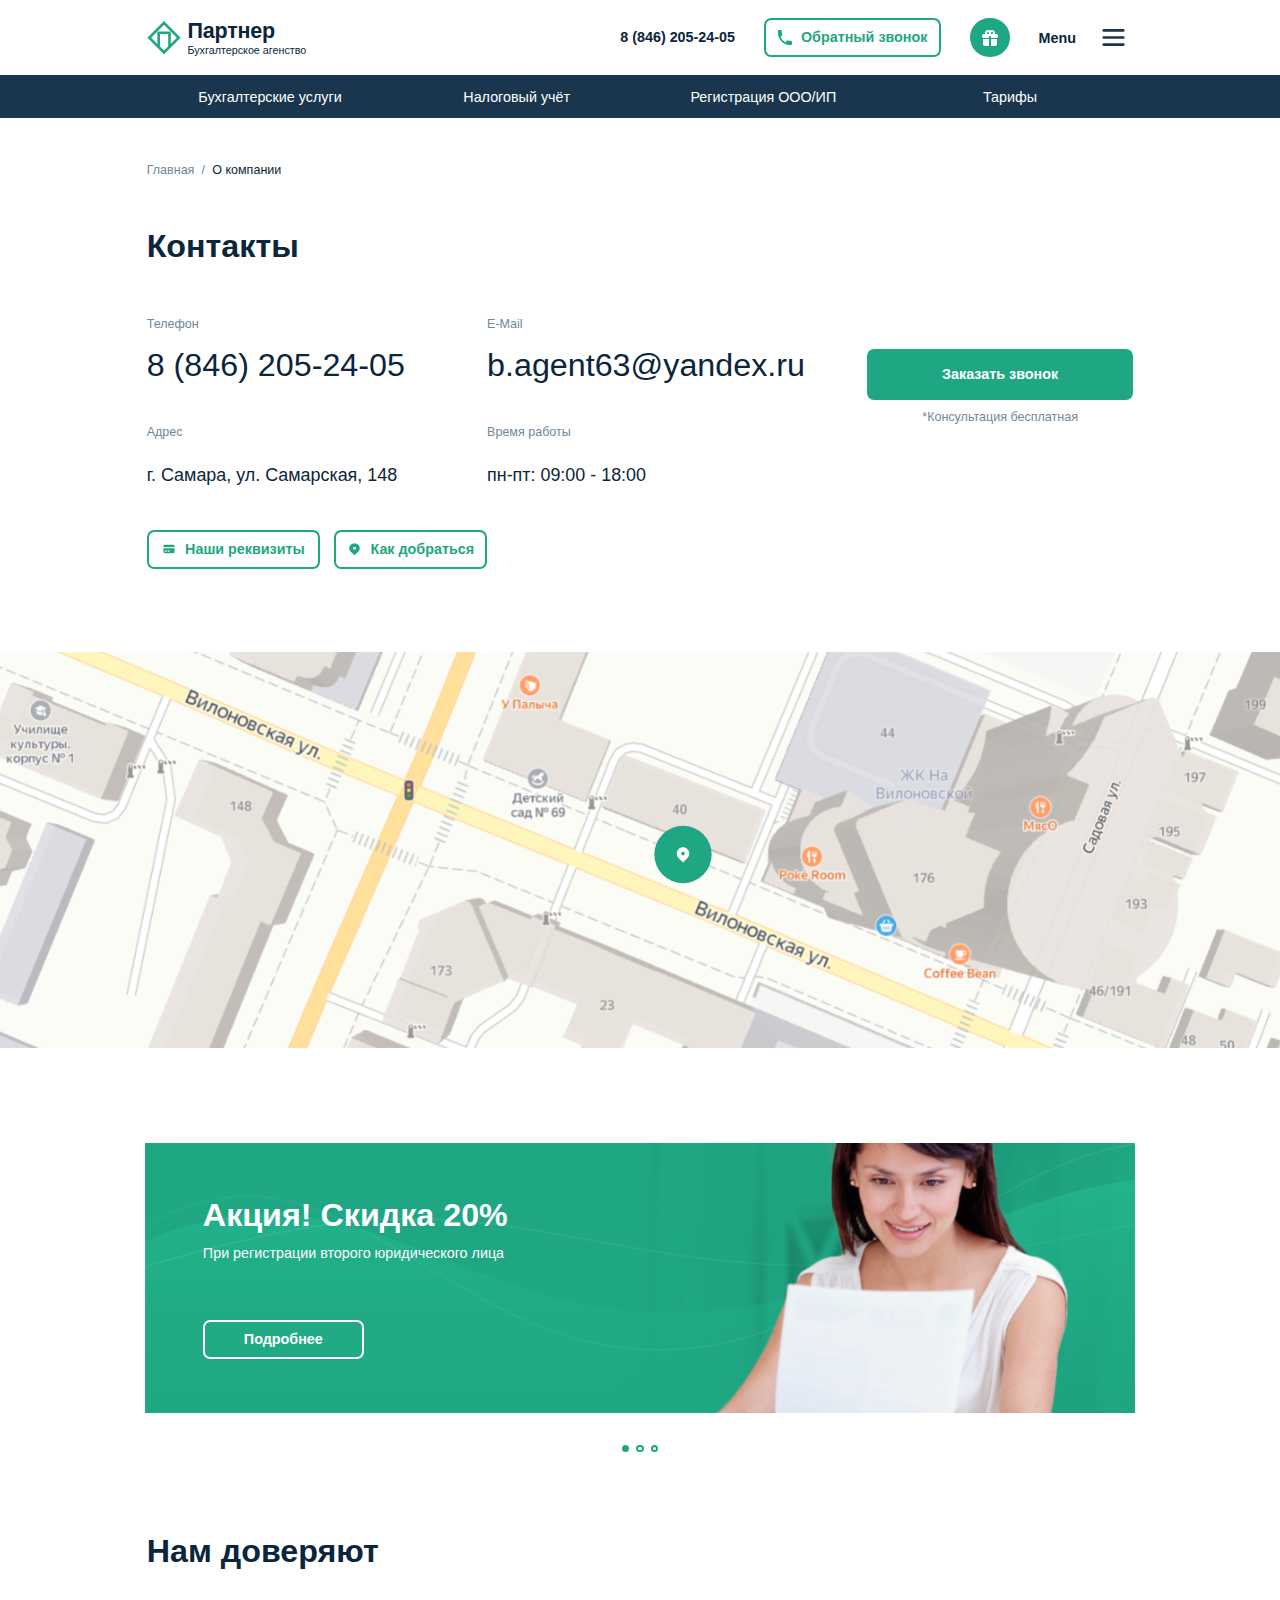
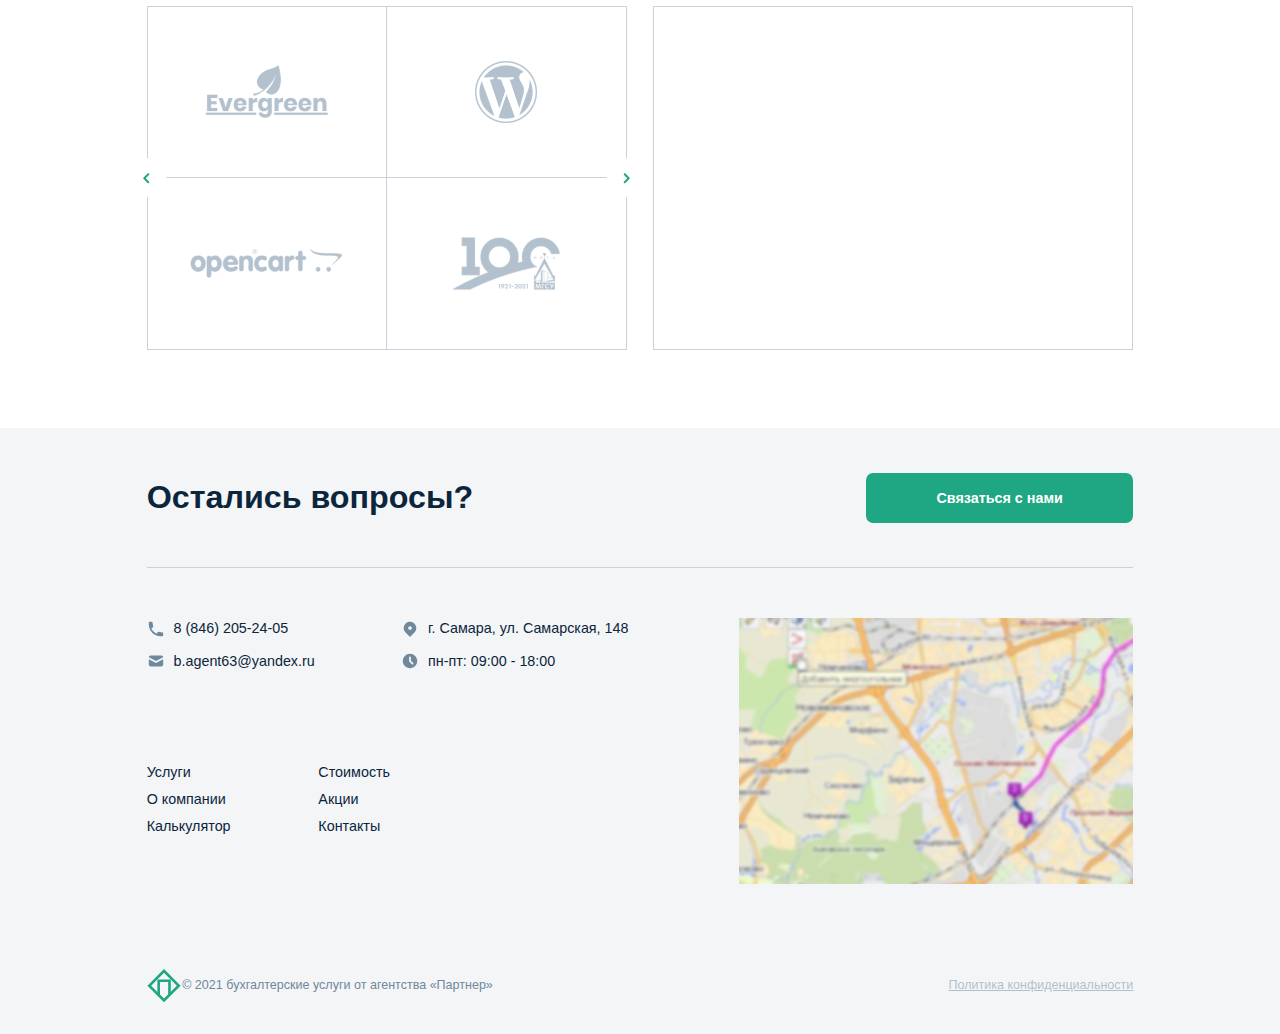
==== commit 8c049ead: "25.03/13" ====
--- a/src/index.html
+++ b/src/index.html
@@ -58,7 +58,7 @@
     <!-- /.header -->
 
     <main>
-      <div id="home">
+      <div id="home" style="display: none">
         <section class="main-header">
           <div class="main-header-container">
             <p>
@@ -511,7 +511,7 @@
       </div>
       <!-- /#home -->
 
-      <div id="landing">
+      <div id="landing" style="display: none">
         <section class="main-header">
           <div class="main-header-container">
             <p>
@@ -1118,7 +1118,7 @@
       </div>
       <!-- /#landing -->
 
-      <div id="page-services">
+      <div id="page-services" style="display: none">
         <section class="services-2 container">
           <div class="show_nav">
             <div class="show_nav-basic">Главная</div>
@@ -1397,7 +1397,7 @@
       </div>
       <!-- /#page-services -->
 
-      <div id="page-services-landing">
+      <div id="page-services-landing" style="display: none">
         <section class="page-services-top container">
           <div class="page-services-top__heading">
             <div class="show_nav">
@@ -1824,7 +1824,7 @@
       </div>
       <!-- /#page-services-landing -->
 
-      <div id="tariffs">
+      <div id="tariffs" style="display: none">
         <section class="price-list container">
           <div class="price-list__left">
             <div class="show_nav">
@@ -2258,7 +2258,459 @@
           </div>
         </section>
       </div>
-      <!-- /.tariffs -->
+      <!-- /#tariffs -->
+
+      <div id="about" style="display: none">
+        <section class="about-heading container">
+          <div class="about-heading__left">
+            <div class="show_nav">
+              <div class="show_nav-basic">Главная</div>
+              <div class="show_nav-slash">/</div>
+              <div class="show_nav-loc">О компании</div>
+            </div>
+            <h2>
+              Бухгалтеское <br />
+              агентство «Партнер»
+            </h2>
+          </div>
+          <div class="about-heading__right">
+            <p>
+              Мы являемся надежным партнером многих компаний<br />
+              и готовы предоставить своим клиентам полный спектр<br />
+              услуг касаемо бухгалтерского обслуживания.
+            </p>
+          </div>
+        </section>
+        <!-- /.about__heading -->
+
+        <section class="about-img">
+          <div class="about-img__win">
+            <img src="icons/“.svg" alt="svg" />
+            <p>
+              За счет целенаправленного<br />
+              и комплексного подхода к делу<br />
+              мы можем ручаться за безупречное<br />
+              выполнение любой услуги.
+            </p>
+          </div>
+        </section>
+        <!-- /.about-img -->
+
+        <section class="granting container">
+          <div class="granting__left">
+            <div class="granting__left-bg"></div>
+            <div class="granting__left-img"></div>
+          </div>
+          <div class="granting__right">
+            <h2>
+              C 20XX года<br />предоставляем<br />
+              бухгалтерские услуги
+            </h2>
+            <p>
+              Мы давно и успешно предоставляем налоговые<br />
+              консультации, занимаемся обслуживанием под ключ,<br />
+              секретарским сопровождением.Все данные, полученные<br />
+              нашими сотрудниками, являются строго конфиден-<br />
+              циальными, мы помогаем своим клиентам и предлагаем<br />
+              вам получить консультацию прямо сейчас.
+            </p>
+            <div class="granting__right-btn">
+              <a href="#" class="btn-green"> Задать вопрос </a>
+              <p>*Консультация бесплатная</p>
+            </div>
+          </div>
+        </section>
+        <!-- /.granting -->
+
+        <section class="why container">
+          <div class="why__left">
+            <h2>
+              Почему<br />
+              это выгодно?
+            </h2>
+            <p>
+              Опыт работы «Партнера» позволяет не сомневаться<br />
+              в выборе, мы занимаемся также регистрацией ООО и ИП,<br />
+              кадровым делопроизводством и сдачей нулевой<br />
+              отчетности. Все эти услуги выполняются настоящими<br />
+              профессионалами своего дела.
+            </p>
+            <p>
+              Среди наших сотрудников –<br />
+              только высококвалифици- рованные кадры,<br />
+              готовые качественно выполнить бухгалтерские<br />
+              услуги на аутсорсинге
+            </p>
+          </div>
+          <div class="why__right">
+            <img src="img/why-img.svg" alt="why" />
+          </div>
+        </section>
+        <!-- /.why -->
+
+        <section class="benefits container">
+          <h2>Преимущества сотрудничества:</h2>
+          <div class="benefits__cards">
+            <div class="card-1">
+              <div>
+                <img src="icons/clipboard-check.svg" alt="clipboard-check" />
+              </div>
+              <h4>Заголовок</h4>
+              <p>Полную информационная<br />поддержка</p>
+            </div>
+            <div class="card-2">
+              <div>
+                <img src="icons/calculator.svg" alt="calculator" />
+              </div>
+              <h4>Заголовок</h4>
+              <p>
+                Возможность рассчитать<br />
+                примерную стоимость услуг через<br />
+                онлайн калькулятор на сайте
+              </p>
+            </div>
+            <div class="card-3">
+              <div>
+                <img src="icons/gift-green.svg" alt="gift-green" />
+              </div>
+              <h4>Заголовок</h4>
+              <p>Приятные бонусы в виде<br />периодических скидок</p>
+            </div>
+            <div class="card-4">
+              <div>
+                <img src="icons/phone-green.svg" alt="phone-green" />
+              </div>
+              <h4>Заголовок</h4>
+              <p>
+                Абсолютно бесплатная<br />
+                консультация по вашим вопросам
+              </p>
+            </div>
+            <div class="card-5">
+              <div>
+                <img src="icons/heart.svg" alt="heart" />
+              </div>
+              <h4>Заголовок</h4>
+              <p>
+                Гибкие условия сотрудничества<br />
+                и индивидуальный подход<br />
+                к каждому делу
+              </p>
+            </div>
+            <div class="card-6">
+              <div>
+                <img src="icons/users.svg" alt="users" />
+              </div>
+              <h4>Заголовок</h4>
+              <p>
+                Квалифицированная помощь<br />вне зависимости от объема работ
+              </p>
+            </div>
+          </div>
+          <p>
+            Все это существенно отличает наше предложение от конкурентов, мы
+            можем ручаться за выполненную работу и даем
+          </p>
+          <p>
+            гарантию выгодного сотрудничества, которое облегчит вашу работу,
+            поможет избежать бумажной волокиты
+          </p>
+          <p>и полностью решит проблемы</p>
+          <a href="#" class="btn-transparent">
+            <img src="icons/call.svg" alt="call" />
+            <p>Получить косультацию</p>
+          </a>
+        </section>
+        <!-- /.benefits -->
+
+        <section class="consultants container">
+          <div class="consultants__left">
+            <h2>
+              Наши<br />
+              консультанты
+            </h2>
+            <p class="consultants__left-p">
+              Мы горды тем, что в нашей команде, нашими партнерами<br />
+              и консультантами являются высококвалифицированные<br />
+              специалисты, профессионалы своего дела.<br />
+              <br />
+              С радостью можем представить некоторых из них
+            </p>
+            <p></p>
+            <div class="consultants__left-btn">
+              <a href="#" class="btn-green"> Задать вопрос </a>
+              <p>*Консультация бесплатная</p>
+            </div>
+          </div>
+          <div class="consultants__right">
+            <div class="consultants__right-slider">
+              <div class="arrow-left">
+                <a href="#">
+                  <img src="icons/chevron-left.svg" alt="chevron-left" />
+                </a>
+              </div>
+              <div class="slider-blocks">
+                <div class="slider-block">
+                  <div class="slider-block__img">
+                    <img src="img/slider-block.svg" alt="img" />
+                  </div>
+                  <div class="slider-block__text">
+                    <p>Иванова Наталья Алексевна</p>
+                    <p>Ведущий налоговый консультант</p>
+                  </div>
+                </div>
+                <div class="slider-block">
+                  <div class="slider-block__img">
+                    <img src="img/slider-block.svg" alt="img" />
+                  </div>
+                  <div class="slider-block__text">
+                    <p>Иванова Наталья Алексевна</p>
+                    <p>Ведущий налоговый консультант</p>
+                  </div>
+                </div>
+              </div>
+              <div class="arrow-right">
+                <a href="#">
+                  <img src="icons/chevron-right.svg" alt="chevron-right" />
+                </a>
+              </div>
+            </div>
+            <div class="slider">
+              <div class="slider__item active"></div>
+              <div class="slider__item"></div>
+              <div class="slider__item"></div>
+            </div>
+          </div>
+        </section>
+        <!-- /.consultants -->
+
+        <section class="cost">
+          <div class="cost-inner container">
+            <div class="cost-inner__top">
+              <div>
+                <h2>О стоимости<br />услуг</h2>
+                <a href="#" class="btn-green">
+                  <h6>Заказать услуги</h6>
+                </a>
+              </div>
+              <div>
+                <p>
+                  Бухгалтерские услуги от «Партнера» -<br />
+                  одно из лучших предложений на рынке,<br />
+                  спешите получить свою выгоду!
+                </p>
+              </div>
+            </div>
+            <div class="cost-inner__bottom">
+              <div>
+                <div class="cost-badge-check">
+                  <img src="icons/badge-check.svg" alt="icon" />
+                  <p>Фиксированная цена</p>
+                </div>
+                <p>
+                  Цена юридических и бухгалтерских услуг от нашей<br />
+                  компаний фиксированная, при заключении договора<br />
+                  на полное комплексное обслуживание по выбранным<br />
+                  категориям вам не придется ни за что доплачивать.
+                </p>
+              </div>
+              <div>
+                <div class="cost-badge-check">
+                  <img src="icons/badge-check.svg" alt="icon" />
+                  <p>Никаких лишних начислений</p>
+                </div>
+                <p>
+                  Никаких подводных камней и лишних начислений –<br />
+                  мы работаем честно и открыто. В свою очередь владельцы<br />
+                  компаний, которые пользуются нашими услугами, имеют<br />
+                  возможность параллельно развивать свой бизнес,<br />
+                  реализовывать новые проекты и ни о чем не переживать.
+                </p>
+              </div>
+            </div>
+          </div>
+        </section>
+        <!-- /.cost -->
+
+        <section class="certificates container">
+          <h2>Наши сертификаты</h2>
+          <div class="certificates__items">
+            <div class="arrow-left">
+              <a href="#">
+                <img src="icons/chevron-left.svg" alt="chevron-left" />
+              </a>
+            </div>
+            <div class="certificates__item">
+              <img src="img/sert-1.svg" alt="sert-1" />
+            </div>
+            <div class="certificates__item">
+              <img src="img/sert-2.svg" alt="sert-2" />
+            </div>
+            <div class="certificates__item">
+              <img src="img/sert-3.svg" alt="sert-3" />
+            </div>
+            <div class="certificates__item">
+              <img src="img/sert-4.svg" alt="sert-4" />
+            </div>
+            <div class="arrow-right">
+              <a href="#">
+                <img src="icons/chevron-right.svg" alt="chevron-right" />
+              </a>
+            </div>
+          </div>
+          <div class="certificates__slider">
+            <div class="slider">
+              <div class="slider__item active"></div>
+              <div class="slider__item"></div>
+              <div class="slider__item"></div>
+            </div>
+          </div>
+        </section>
+        <!-- /.certificates -->
+
+        <section class="trust container">
+          <h2>Нам доверяют</h2>
+          <div class="trust__content">
+            <div class="trust__content-left">
+              <div class="arrow-left">
+                <a href="#">
+                  <img src="icons/chevron-left.svg" alt="chevron-left" />
+                </a>
+              </div>
+              <div class="trust__content-left-items">
+                <div class="trust__content-left-item">
+                  <img src="img/trust-1.svg" alt="trust-1" />
+                </div>
+                <div class="trust__content-left-item">
+                  <img src="img/trust-2.svg" alt="trust-2" />
+                </div>
+              </div>
+              <div class="trust__content-left-items">
+                <div class="trust__content-left-item">
+                  <img src="img/trust-3.svg" alt="trust-3" />
+                </div>
+                <div class="trust__content-left-item">
+                  <img src="img/trust-4.svg" alt="trust-4" />
+                </div>
+              </div>
+              <a href="#">
+                <div class="arrow-right">
+                  <img src="icons/chevron-right.svg" alt="chevron-right" />
+                </div>
+              </a>
+            </div>
+            <div class="trust__content-right"></div>
+          </div>
+        </section>
+        <!-- /.trust -->
+      </div>
+      <!-- /#about -->
+
+      <div id="contacts">
+        <section class="contacts-heading container">
+          <div class="show_nav">
+            <div class="show_nav-basic">Главная</div>
+            <div class="show_nav-slash">/</div>
+            <div class="show_nav-loc">О компании</div>
+          </div>
+          <h2>Контакты</h2>
+        </section>
+        <!-- /.contacts-heading -->
+
+        <section class="contacts-content container">
+          <div class="contacts-content__left">
+            <p>Телефон</p>
+            <h2>8 (846) 205-24-05</h2>
+            <p>Адрес</p>
+            <h5>г. Самара, ул. Самарская, 148</h5>
+            <div>
+              <a href="#" class="btn-transparent">
+                <img src="icons/credit-card.svg" alt="icon" />
+                <h6>Наши реквизиты</h6>
+              </a>
+              <a href="#" class="btn-transparent">
+                <img src="icons/location-marker-green.svg" alt="icon" />
+                <h6>Как добраться</h6>
+              </a>
+            </div>
+          </div>
+          <div class="contacts-content__center">
+            <p>E-Mail</p>
+            <h2>b.agent63@yandex.ru</h2>
+            <p>Время работы</p>
+            <h5>пн-пт: 09:00 - 18:00</h5>
+          </div>
+          <div class="contacts-content__right">
+            <div class="contacts-content__right-btn">
+              <a href="#" class="btn-green">Заказать звонок</a>
+              <p>*Консультация бесплатная</p>
+            </div>
+          </div>
+        </section>
+        <!-- /.contacts-content -->
+
+        <section class="map"></section>
+        <!-- /.map -->
+
+        <section class="stock">
+          <div class="stock__top">
+            <div class="stock__top-inner">
+              <div>
+                <h2>Акция! Скидка 20%</h2>
+                <p>При регистрации второго юридического лица</p>
+              </div>
+              <a href="#" class="btn-transparent">
+                <p>Подробнее</p>
+              </a>
+            </div>
+          </div>
+          <div class="stock__slider">
+            <div class="slider">
+              <div class="slider__item active"></div>
+              <div class="slider__item"></div>
+              <div class="slider__item"></div>
+            </div>
+          </div>
+        </section>
+        <!-- /.stock -->
+
+        <section class="trust container">
+          <h2>Нам доверяют</h2>
+          <div class="trust__content">
+            <div class="trust__content-left">
+              <div class="arrow-left">
+                <a href="#">
+                  <img src="icons/chevron-left.svg" alt="chevron-left" />
+                </a>
+              </div>
+              <div class="trust__content-left-items">
+                <div class="trust__content-left-item">
+                  <img src="img/trust-1.svg" alt="trust-1" />
+                </div>
+                <div class="trust__content-left-item">
+                  <img src="img/trust-2.svg" alt="trust-2" />
+                </div>
+              </div>
+              <div class="trust__content-left-items">
+                <div class="trust__content-left-item">
+                  <img src="img/trust-3.svg" alt="trust-3" />
+                </div>
+                <div class="trust__content-left-item">
+                  <img src="img/trust-4.svg" alt="trust-4" />
+                </div>
+              </div>
+              <a href="#">
+                <div class="arrow-right">
+                  <img src="icons/chevron-right.svg" alt="chevron-right" />
+                </div>
+              </a>
+            </div>
+            <div class="trust__content-right"></div>
+          </div>
+        </section>
+        <!-- /.trust -->
+      </div>
+      <!-- /#contacts -->
     </main>
 
     <footer class="footer container">
--- a/src/css/style.css
+++ b/src/css/style.css
@@ -1 +1 @@
-*,*::after,*::before{margin:0;padding:0;-webkit-box-sizing:inherit;box-sizing:inherit}*:focus{outline:none}html{font-size:44%}@media only screen and (min-width: 64em){html{font-size:44%}}@media only screen and (min-width: 68.75em){html{font-size:48%}}@media only screen and (min-width: 74em){html{font-size:52%}}@media only screen and (min-width: 80em){html{font-size:56%}}@media only screen and (min-width: 85.5em){html{font-size:59%}}@media only screen and (min-width: 90em){html{font-size:62.5%}}@media only screen and (min-width: 96em){html{font-size:68%}}@media only screen and (min-width: 105em){html{font-size:70%}}@media only screen and (min-width: 112.5em){html{font-size:78%}}@media only screen and (min-width: 120em){html{font-size:83.33%}}body{-webkit-box-sizing:border-box;box-sizing:border-box;font-family:'Arial', sans-serif;max-width:100%;margin:0 auto;color:#0B253C;background-color:#fff}a{text-decoration:none;color:inherit;display:-webkit-box;display:-ms-flexbox;display:flex;-webkit-box-pack:center;-ms-flex-pack:center;justify-content:center;-webkit-box-align:center;-ms-flex-align:center;align-items:center}ul{list-style:none}img{max-width:100%}p,h1,h2,h3,h4,h5,h6{margin:0}button{border:none;background-color:transparent;cursor:pointer;padding:0}.container{width:100%;padding:0 11.46%}h1{font-size:4.8rem;font-style:normal;font-weight:700;line-height:5.6rem}h2{font-size:3.6rem;font-style:normal;font-weight:700;line-height:4.14rem}h3{font-size:2.4rem;font-style:normal;font-weight:700;line-height:3.2rem}h4{font-size:1.8rem;font-style:normal;font-weight:700;line-height:2rem}h5{font-size:1.6rem;font-style:normal;font-weight:700;line-height:2rem}h6{font-size:1.6rem;font-weight:400;line-height:1.84rem}.block-img{display:-webkit-box;display:-ms-flexbox;display:flex;-webkit-box-pack:center;-ms-flex-pack:center;justify-content:center;-webkit-box-align:center;-ms-flex-align:center;align-items:center;width:4.4rem;height:4.4rem;border-radius:50%}.slider{display:-webkit-box;display:-ms-flexbox;display:flex}.slider__item{width:0.8rem;height:0.8rem;border-radius:50%;border:2px solid #1FA783}.slider__item:not(:last-child){margin-right:0.8rem}.slider .active{background-color:#1FA783}.slider-block .value-1,.slider-block .value-2,.slider-block .value-3,.slider-block .value-4{text-align:end;font-weight:bold;font-size:1.6rem;width:100%;height:4rem;line-height:2.4rem;color:#1FA783;margin-top:1rem;letter-spacing:0.07rem}.slider-block input[type="range"]{display:block;-webkit-appearance:none;background-color:#C9D2DA;width:100%;height:3px;border-radius:3px;outline:0}.slider-block input[type="range"]::-webkit-slider-thumb{-webkit-appearance:none;background-color:#1FA783;width:0.8rem;height:1.8rem;border-radius:2px;cursor:pointer;-webkit-transition:.3s ease-in-out;transition:.3s ease-in-out}.slider-block ​ input[type="range"]::-webkit-slider-thumb:hover{background-color:white;border:2px solid #e74c3c}.slider-block input[type="range"]::-webkit-slider-thumb:active{-webkit-transform:scale(1.6);transform:scale(1.6)}.btn-transparent{display:-webkit-box;display:-ms-flexbox;display:flex;-webkit-box-pack:center;-ms-flex-pack:center;justify-content:center;-webkit-box-align:center;-ms-flex-align:center;align-items:center;height:4.4rem;border-radius:0.8rem;background-color:transparent;color:#1FA783;border:2px solid #1FA783}.btn-transparent p{font-size:1.6rem;font-weight:700;line-height:1.84rem}.btn-transparent img{width:1.6rem;height:1.6rem;margin-right:1rem}.btn-green{display:-webkit-box;display:-ms-flexbox;display:flex;-webkit-box-pack:center;-ms-flex-pack:center;justify-content:center;-webkit-box-align:center;-ms-flex-align:center;align-items:center;height:5.6rem;border-radius:0.8rem;background-color:#1FA783;color:#fff;font-size:1.6rem;font-weight:700;line-height:1.84rem}.btn-white{display:-webkit-box;display:-ms-flexbox;display:flex;-webkit-box-pack:start;-ms-flex-pack:start;justify-content:flex-start;-webkit-box-align:center;-ms-flex-align:center;align-items:center;height:5.6rem;border-radius:0.8rem;background-color:#fff;color:#93A1AD;padding-left:2.4rem;font-size:1.6rem;font-weight:400;line-height:2.4rem}.card-basic{height:40.5rem;width:31.53%;position:relative}.card-basic .card{position:absolute;top:0;left:0;z-index:50;width:100%;height:100%;padding:2.4rem;background-color:#F4F5F6;display:-webkit-box;display:-ms-flexbox;display:flex;-webkit-box-orient:vertical;-webkit-box-direction:normal;-ms-flex-direction:column;flex-direction:column;-webkit-box-pack:justify;-ms-flex-pack:justify;justify-content:space-between;-webkit-box-align:start;-ms-flex-align:start;align-items:flex-start}.card-basic .card__heading{width:100%;display:-webkit-box;display:-ms-flexbox;display:flex;-webkit-box-pack:start;-ms-flex-pack:start;justify-content:flex-start;-webkit-box-align:center;-ms-flex-align:center;align-items:center;padding-top:2.6rem}.card-basic .card__heading p:nth-child(1){font-size:3.2rem;font-weight:700;line-height:3.68rem}.card-basic .card__heading p:nth-child(1) span{font-family:Montserrat, sans-serif;font-size:2.8rem;font-weight:600;padding-left:0.8rem}.card-basic .card__heading p:nth-child(2){font-size:1.4rem;font-weight:400;line-height:2rem;color:#6F889C;padding-left:0.8rem;padding-top:1.1rem}.card-basic .card__content{width:100%;padding-left:0.7rem;height:15.2rem;border-top:1px solid #E1E6EA;border-bottom:1px solid #E1E6EA}.card-basic .card__content-item{width:100%;height:50%;display:-webkit-box;display:-ms-flexbox;display:flex;-webkit-box-orient:vertical;-webkit-box-direction:normal;-ms-flex-direction:column;flex-direction:column;-webkit-box-pack:space-evenly;-ms-flex-pack:space-evenly;justify-content:space-evenly;-webkit-box-align:start;-ms-flex-align:start;align-items:flex-start}.card-basic .card__content-item:last-child{border-top:1px solid #E1E6EA}.card-basic .card__content-item div{display:-webkit-box;display:-ms-flexbox;display:flex;-webkit-box-pack:justify;-ms-flex-pack:justify;justify-content:space-between;-webkit-box-align:center;-ms-flex-align:center;align-items:center;width:100%}.card-basic .card__content-item div p{font-size:1.4rem;font-weight:400;line-height:2.4rem;color:#6F889C}.card-basic .card__content-item div img{display:block;width:2rem;height:2rem}.card-basic .card__content-item p{font-size:1.6rem;font-weight:400;line-height:2.4rem;text-align:left}.card-basic .card .btn-green{width:100%}.card-active{background-image:url("../img/card-active-bg.svg");background-repeat:no-repeat;background-size:cover;background-position:center}.card-active .card{background-color:transparent}.card-active .card__heading p:nth-child(1){color:#fff}.card-active .card__content{border-top:1px solid #27445D;border-bottom:1px solid #27445D}.card-active .card__content-item:last-child{border-top:1px solid #27445D}.card-active .card__content-item p{color:#fff}.card-basic-landing{position:relative;background-repeat:no-repeat;background-size:cover;background-position:center}.card-basic-landing .card-landing{padding:2.4rem;height:100%;width:100%;position:absolute;top:0;left:0;z-index:50;color:#fff;display:-webkit-box;display:-ms-flexbox;display:flex;-webkit-box-orient:vertical;-webkit-box-direction:normal;-ms-flex-direction:column;flex-direction:column;-webkit-box-pack:start;-ms-flex-pack:start;justify-content:flex-start;-webkit-box-align:start;-ms-flex-align:start;align-items:flex-start}.card-basic-landing .card-landing__icon{margin-bottom:2.2rem;background-color:rgba(255,255,255,0.15)}.card-basic-landing .card-landing__heading{font-size:2.4rem;font-weight:700;line-height:2.8rem;margin-bottom:1.5rem}.card-basic-landing .card-landing__text{font-size:1.4rem;font-weight:400;line-height:2rem}.card-options{width:100%;height:100%;padding:2.6rem 2.4rem;background-color:#fff}.card-options__heading{display:-webkit-box;display:-ms-flexbox;display:flex;-webkit-box-pack:justify;-ms-flex-pack:justify;justify-content:space-between;-webkit-box-align:center;-ms-flex-align:center;align-items:center}.card-options__heading p{font-size:2.4rem;font-weight:700;line-height:2.8rem}.card-options__text{border-radius:0.8rem;border:1px solid #C9D2DA;margin-top:3rem}.card-options__text .text-inner{padding:1rem 1.5rem;display:-webkit-box;display:-ms-flexbox;display:flex;-webkit-box-align:start;-ms-flex-align:start;align-items:flex-start}.card-options__text .text-inner img{margin-right:1.5rem;width:2rem;height:2rem}.card-options__text .text-inner p{font-size:1.6rem;font-weight:400;line-height:2.4rem;text-align:left;color:#6F889C}.card-options__text .text-inner:not(:last-child){border-bottom:1px solid #C9D2DA}.card-basic-services{width:100%;height:100%;display:-webkit-box;display:-ms-flexbox;display:flex;-webkit-box-align:start;-ms-flex-align:start;align-items:flex-start;border:1px solid rgba(255,255,255,0.15);padding:2rem}.card-basic-services img{width:2rem;height:2rem;margin-right:1rem;margin-top:0.4rem}.card-basic-services__content{width:100%;height:100%;display:-webkit-box;display:-ms-flexbox;display:flex;-webkit-box-orient:vertical;-webkit-box-direction:normal;-ms-flex-direction:column;flex-direction:column;-webkit-box-pack:justify;-ms-flex-pack:justify;justify-content:space-between;-webkit-box-align:start;-ms-flex-align:start;align-items:flex-start}.card-basic-services__content div p{width:-webkit-max-content;width:-moz-max-content;width:max-content;font-size:1.6rem;font-weight:700;line-height:2.8rem;border-bottom:1px solid rgba(255,255,255,0.2)}.card-basic-services__content p{font-size:2.4rem;font-weight:700;line-height:2.4rem}.card-page-services{border:1px solid #C9D2DA;padding:1.8rem 2.4rem 3.2rem 2.4rem;display:-webkit-box;display:-ms-flexbox;display:flex;-webkit-box-orient:vertical;-webkit-box-direction:normal;-ms-flex-direction:column;flex-direction:column;-webkit-box-pack:justify;-ms-flex-pack:justify;justify-content:space-between;-webkit-box-align:start;-ms-flex-align:start;align-items:flex-start}.card-page-services__top p{font-size:1.6rem;font-weight:700;line-height:2.4rem}.card-page-services__bottom{width:100%;display:-webkit-box;display:-ms-flexbox;display:flex;-webkit-box-pack:justify;-ms-flex-pack:justify;justify-content:space-between;-webkit-box-align:center;-ms-flex-align:center;align-items:center}.card-page-services__bottom-img{width:4.4rem;height:4.4rem}.card-page-services-empty{display:-webkit-box;display:-ms-flexbox;display:flex;-webkit-box-pack:center;-ms-flex-pack:center;justify-content:center;-webkit-box-align:center;-ms-flex-align:center;align-items:center}.card-page-services-empty a{font-size:1.6rem;font-weight:700;line-height:1.8rem;color:#1FA783}.card-page-services-active{background-color:#1FA783;border:none;color:#fff}.arrow-left{display:-webkit-box;display:-ms-flexbox;display:flex;-webkit-box-pack:center;-ms-flex-pack:center;justify-content:center;-webkit-box-align:center;-ms-flex-align:center;align-items:center;width:4.4rem;height:4.4rem;border-radius:50%;background-color:#fff;position:absolute;top:50%;left:0;-webkit-transform:translateX(-50%) translateY(-50%);transform:translateX(-50%) translateY(-50%)}.arrow-right{display:-webkit-box;display:-ms-flexbox;display:flex;-webkit-box-pack:center;-ms-flex-pack:center;justify-content:center;-webkit-box-align:center;-ms-flex-align:center;align-items:center;width:4.4rem;height:4.4rem;border-radius:50%;background-color:#fff;position:absolute;top:50%;right:0;-webkit-transform:translateX(50%) translateY(-50%);transform:translateX(50%) translateY(-50%)}.arrow-left-plain{display:-webkit-box;display:-ms-flexbox;display:flex;-webkit-box-pack:center;-ms-flex-pack:center;justify-content:center;-webkit-box-align:center;-ms-flex-align:center;align-items:center;width:4.4rem;height:4.4rem;border-radius:50%;background-color:#fff}.arrow-right-plain{display:-webkit-box;display:-ms-flexbox;display:flex;-webkit-box-pack:center;-ms-flex-pack:center;justify-content:center;-webkit-box-align:center;-ms-flex-align:center;align-items:center;width:4.4rem;height:4.4rem;border-radius:50%;background-color:#fff}.show_nav{display:-webkit-box;display:-ms-flexbox;display:flex;-webkit-box-pack:start;-ms-flex-pack:start;justify-content:flex-start;-webkit-box-align:center;-ms-flex-align:center;align-items:center;font-size:1.4rem;font-weight:400;line-height:2rem}.show_nav-basic{color:#6F889C;margin-right:0.8rem}.show_nav-slash{color:#6F889C;margin-right:0.8rem}.show_nav-loc{color:#0B253C}.form-block{width:40%;height:8.2rem}.form-block label{font-size:1.6rem;font-weight:400;line-height:2.4rem;text-align:left}.form-block select{width:100%;height:4.4rem;border:1px solid #C9D2DA;background-color:#fff;margin-top:1.5rem;padding-left:1.5rem;font-size:1.6rem;font-weight:400;line-height:2.4rem;text-align:left;-moz-appearance:none;appearance:none;-webkit-appearance:none;background-image:url("../icons/arrow.svg");background-repeat:no-repeat;background-size:2rem auto, 100%;background-position:right .7em top 50%, 0 0}.block-inner{position:absolute;width:100%;height:100%;top:0;left:0;z-index:50;background-image:url("../img/your-time-bg.svg");background-repeat:no-repeat;background-size:cover;background-position:right}.block-inner .inner{position:absolute;width:100%;height:100%;top:0;left:0;z-index:100;background:-webkit-gradient(linear, left top, left bottom, color-stop(50%, rgba(31,167,131,0)), to(#1FA783));background:linear-gradient(180deg, rgba(31,167,131,0) 50%, #1FA783 100%);display:-webkit-box;display:-ms-flexbox;display:flex;-webkit-box-orient:vertical;-webkit-box-direction:normal;-ms-flex-direction:column;flex-direction:column;-webkit-box-pack:justify;-ms-flex-pack:justify;justify-content:space-between;-webkit-box-align:start;-ms-flex-align:start;align-items:flex-start;padding:3.1rem 2.2rem;color:#fff}.block-inner .inner p:nth-child(1){font-size:3.2rem;font-weight:700;line-height:2rem}.block-inner .inner p:nth-child(2){font-size:1.4rem;font-weight:400;line-height:2rem}.block-inner .inner .btn-transparent{width:100%;-ms-flex-item-align:center;-ms-grid-row-align:center;align-self:center;color:#fff;border:2px solid #fff;font-size:1.6rem;font-weight:700;line-height:1.8rem}.dropdown{position:relative}.dropdown-icon{display:-webkit-box;display:-ms-flexbox;display:flex;-webkit-box-pack:center;-ms-flex-pack:center;justify-content:center;-webkit-box-align:center;-ms-flex-align:center;align-items:center;cursor:pointer}.dropdown-content{display:none;position:absolute;background-color:#fff;border:1px solid #C9D2DA;z-index:50;width:22rem;padding:1rem;-webkit-transform:translateX(-80%);transform:translateX(-80%)}.dropdown:hover .dropdown-content{display:block}.footer{height:67.6rem;background-color:#F4F5F6}.footer__heading{height:15.6rem;border-bottom:1px solid #C9D2DA;display:-webkit-box;display:-ms-flexbox;display:flex;-webkit-box-pack:justify;-ms-flex-pack:justify;justify-content:space-between;-webkit-box-align:center;-ms-flex-align:center;align-items:center}.footer__heading .btn-green{width:27.1%}.footer__center{height:41.2rem;display:-webkit-box;display:-ms-flexbox;display:flex;padding:5.6rem 0}.footer__center-content{width:60%;height:100%}.footer__center-content-top{display:-webkit-box;display:-ms-flexbox;display:flex;height:50%}.footer__center-content-top .content-top-items{width:43%}.footer__center-content-top .content-top-items div{display:-webkit-box;display:-ms-flexbox;display:flex;-webkit-box-pack:start;-ms-flex-pack:start;justify-content:flex-start;-webkit-box-align:center;-ms-flex-align:center;align-items:center}.footer__center-content-top .content-top-items div img{width:2rem;height:2rem}.footer__center-content-top .content-top-items div p{padding-left:1rem;font-size:1.6rem;font-weight:400;line-height:2.4rem}.footer__center-content-top .content-top-items div:last-child{padding-top:1.2rem}.footer__center-content-bottom{display:-webkit-box;display:-ms-flexbox;display:flex;height:48%;padding-top:1rem;padding-bottom:5rem}.footer__center-content-bottom div{height:100%;width:29%;display:-webkit-box;display:-ms-flexbox;display:flex;-webkit-box-orient:vertical;-webkit-box-direction:normal;-ms-flex-direction:column;flex-direction:column;-webkit-box-pack:justify;-ms-flex-pack:justify;justify-content:space-between;-webkit-box-align:start;-ms-flex-align:start;align-items:flex-start;font-size:1.6rem;font-weight:400;line-height:2.4rem}.footer__center-map{width:40%;height:100%}.footer__bottom{height:10.8rem;display:-webkit-box;display:-ms-flexbox;display:flex;-webkit-box-pack:justify;-ms-flex-pack:justify;justify-content:space-between;-webkit-box-align:center;-ms-flex-align:center;align-items:center}.footer__bottom-left{display:-webkit-box;display:-ms-flexbox;display:flex;-webkit-box-pack:start;-ms-flex-pack:start;justify-content:flex-start;-webkit-box-align:center;-ms-flex-align:center;align-items:center}.footer__bottom-left img{width:3.8rem;height:3.8rem}.footer__bottom-left p{font-size:1.4rem;font-weight:400;line-height:2.4rem;color:#6F889C;padding-left:0.16rem}.footer__bottom-right{display:-webkit-box;display:-ms-flexbox;display:flex;-webkit-box-pack:end;-ms-flex-pack:end;justify-content:flex-end;-webkit-box-align:center;-ms-flex-align:center;align-items:center}.footer__bottom-right a{font-size:1.4rem;font-weight:400;line-height:2.4rem;color:rgba(111,136,156,0.5);text-decoration:underline}.main-header{height:53.6rem;width:100%;background-image:url("../img/main-header-bg.svg");background-repeat:no-repeat;background-size:cover;background-position:right;position:relative}.main-header-container{position:absolute;top:0;left:0;z-index:50;background-color:transparent;height:100%;padding:6.8rem 0 5.6rem 11.46%;display:-webkit-box;display:-ms-flexbox;display:flex;-webkit-box-orient:vertical;-webkit-box-direction:normal;-ms-flex-direction:column;flex-direction:column;-webkit-box-pack:justify;-ms-flex-pack:justify;justify-content:space-between;-webkit-box-align:start;-ms-flex-align:start;align-items:flex-start}.main-header-container p{font-size:1.8rem;font-style:italic;font-weight:400;line-height:2.8rem;text-align:left;color:#6F889C}.main-header-container h1{color:#0B253C}.main-header-container h1 span{color:#1FA783}.main-header-container .btn-green{width:40%;margin-bottom:7rem}.header{height:13.2rem;width:100%}.header__top{height:8.4rem;display:-webkit-box;display:-ms-flexbox;display:flex}.header__top .top-left{width:48%;display:-webkit-box;display:-ms-flexbox;display:flex;-webkit-box-pack:start;-ms-flex-pack:start;justify-content:flex-start;-webkit-box-align:center;-ms-flex-align:center;align-items:center}.header__top .top-left img{width:3.8rem;height:3.8rem}.header__top .top-left__heading{color:#0B253C;padding-left:0.747rem}.header__top .top-left__heading p:nth-child(1){font-size:2.4rem;font-weight:700;line-height:2.76rem;letter-spacing:-0.02rem;text-align:left}.header__top .top-left__heading p:nth-child(2){font-size:1.2rem;font-weight:400;line-height:1.38rem;text-align:left}.header__top .top-right{width:52%;display:-webkit-box;display:-ms-flexbox;display:flex;-webkit-box-pack:justify;-ms-flex-pack:justify;justify-content:space-between;-webkit-box-align:center;-ms-flex-align:center;align-items:center}.header__top .top-right__call{font-size:1.6rem;font-weight:700;line-height:1.84rem;text-align:center}.header__top .top-right__btn{width:19.8rem}.header__top .top-right__gift{background-color:#1FA783}.header__top .top-right__menu{display:-webkit-box;display:-ms-flexbox;display:flex;-webkit-box-pack:center;-ms-flex-pack:center;justify-content:center;-webkit-box-align:center;-ms-flex-align:center;align-items:center}.header__top .top-right__menu p{font-size:1.6rem;font-weight:700;line-height:1.8rem;text-align:center;margin-right:2rem}.header__top .top-right__menu img{width:4.4rem;height:4.4rem}.header__nav{height:4.8rem;background-color:#1A364E;color:#fff}.header__nav-container{height:100%;display:-webkit-box;display:-ms-flexbox;display:flex;-ms-flex-pack:distribute;justify-content:space-around;-webkit-box-align:center;-ms-flex-align:center;align-items:center}.header__nav-container a{width:25%;display:-webkit-box;display:-ms-flexbox;display:flex;-webkit-box-pack:center;-ms-flex-pack:center;justify-content:center;-webkit-box-align:center;-ms-flex-align:center;align-items:center}.stock{width:77.4%;margin:0 11.3%;height:35.2rem}.stock__top{background-image:url("../img/stock-bg.svg");background-repeat:no-repeat;background-size:cover;background-position:center;position:relative;height:30.08rem;width:100%}.stock__top-inner{position:absolute;width:100%;height:100%;top:0;left:0;z-index:50;padding:6rem 6.5rem;display:-webkit-box;display:-ms-flexbox;display:flex;-webkit-box-orient:vertical;-webkit-box-direction:normal;-ms-flex-direction:column;flex-direction:column;-webkit-box-pack:justify;-ms-flex-pack:justify;justify-content:space-between;-webkit-box-align:start;-ms-flex-align:start;align-items:flex-start;color:#fff}.stock__top-inner div p{font-size:1.6rem;font-weight:400;line-height:2.4rem;margin-top:1rem}.stock__top-inner .btn-transparent{width:18.4%;color:#fff;border-color:#fff}.stock__slider{width:100%;height:4.4rem;display:-webkit-box;display:-ms-flexbox;display:flex;-webkit-box-pack:center;-ms-flex-pack:center;justify-content:center;-webkit-box-align:end;-ms-flex-align:end;align-items:flex-end}.connection{width:100%;height:39.2rem;background-image:url("../img/connection-bg.svg");background-repeat:no-repeat;background-size:cover;background-position:center;position:relative}.connection-i{width:100%;height:100%;position:absolute;top:0;left:0;z-index:50;background-color:transparent;color:#fff;padding-top:4.4rem;padding-bottom:6.8rem;display:-webkit-box;display:-ms-flexbox;display:flex;-webkit-box-orient:vertical;-webkit-box-direction:normal;-ms-flex-direction:column;flex-direction:column;-webkit-box-pack:justify;-ms-flex-pack:justify;justify-content:space-between;-webkit-box-align:start;-ms-flex-align:start;align-items:flex-start}.connection-i__data{display:-webkit-box;display:-ms-flexbox;display:flex}.connection-i__data p{font-size:2.4rem;font-weight:400;line-height:2.4rem;text-align:left;margin-right:3.2rem}.connection-i__desc{font-size:1.4rem;font-weight:400;line-height:2rem;color:#6F889C;margin-top:-2.5rem}.connection-i__form{display:-webkit-box;display:-ms-flexbox;display:flex;width:100%}.connection-i__form .btn-white{width:27.5%;margin-right:1.6rem}.connection-i__form .btn-green{width:22%}.trust{height:46.5rem;margin-top:9.2rem;margin-bottom:11.2rem}.trust__content{width:100%;height:38.4rem;display:-webkit-box;display:-ms-flexbox;display:flex;-webkit-box-pack:justify;-ms-flex-pack:justify;justify-content:space-between;-webkit-box-align:center;-ms-flex-align:center;align-items:center;margin-top:4rem}.trust__content-left{width:48.65%;height:100%;display:-webkit-box;display:-ms-flexbox;display:flex;-ms-flex-wrap:wrap;flex-wrap:wrap;position:relative}.trust__content-left-items{width:50%;height:100%}.trust__content-left-items:nth-child(2){border:1px solid #C9D2DA}.trust__content-left-items:nth-child(3){border-top:1px solid #C9D2DA;border-right:1px solid #C9D2DA;border-bottom:1px solid #C9D2DA}.trust__content-left-item{width:100%;height:50%;display:-webkit-box;display:-ms-flexbox;display:flex;-webkit-box-pack:center;-ms-flex-pack:center;justify-content:center;-webkit-box-align:center;-ms-flex-align:center;align-items:center}.trust__content-left-item:nth-child(1){border-bottom:1px solid #C9D2DA}.trust__content-right{width:48.65%;height:100%;border:1px solid #C9D2DA}.benefit{width:100%;height:52rem;background-image:url("../img/benefit-bg.svg");background-repeat:no-repeat;background-size:cover;background-position:center;position:relative;margin-top:9rem}.benefit .benefit-inner{width:100%;height:100%;position:absolute;top:0;left:0;z-index:50;padding-bottom:14.6rem;padding-top:10rem;display:-webkit-box;display:-ms-flexbox;display:flex}.benefit .benefit-inner__left{width:43.2%;padding-top:2rem}.benefit .benefit-inner__left h2{color:#fff}.benefit .benefit-inner__left .btn-green{width:53%;margin-top:2.7rem}.benefit .benefit-inner__right{width:56.8%;height:100%}.benefit .benefit-inner__items{display:-webkit-box;display:-ms-flexbox;display:flex;width:100%;height:50%}.benefit .benefit-inner__items:last-child{padding-top:3rem}.benefit .benefit-inner__item{width:50%;height:100%}.benefit .benefit-inner__item:nth-child(2),.benefit .benefit-inner__item:nth-child(4){padding-left:6rem}.benefit .benefit-inner__item p:nth-child(1){font-size:3.2rem;font-weight:700;line-height:3.7rem;text-align:left;color:#1FA783;margin-bottom:1.5rem}.benefit .benefit-inner__item p:nth-child(2){font-size:1.6rem;font-weight:400;line-height:2.4rem;text-align:left;color:#fff}.rates{height:83.5rem;padding-top:8.17rem;padding-bottom:8rem;display:-webkit-box;display:-ms-flexbox;display:flex;-webkit-box-orient:vertical;-webkit-box-direction:normal;-ms-flex-direction:column;flex-direction:column;-webkit-box-pack:justify;-ms-flex-pack:justify;justify-content:space-between;-webkit-box-align:start;-ms-flex-align:start;align-items:flex-start}.rates__selection{display:-webkit-box;display:-ms-flexbox;display:flex;width:100%;height:4.5rem}.rates__selection div{width:50%;height:100%;display:-webkit-box;display:-ms-flexbox;display:flex;-webkit-box-pack:center;-ms-flex-pack:center;justify-content:center;-webkit-box-align:center;-ms-flex-align:center;align-items:center;font-size:1.6rem;font-weight:400;line-height:2.4rem;border-bottom:3px solid #1FA783}.rates__selection-passive{background-color:#F4F5F6}.rates__selection-active{background-color:#1FA783;color:#fff}.rates__cards{width:100%;display:-webkit-box;display:-ms-flexbox;display:flex;-webkit-box-pack:justify;-ms-flex-pack:justify;justify-content:space-between;-webkit-box-align:center;-ms-flex-align:center;align-items:center}.rates__footer{width:100%;display:-webkit-box;display:-ms-flexbox;display:flex;-webkit-box-pack:justify;-ms-flex-pack:justify;justify-content:space-between;-webkit-box-align:center;-ms-flex-align:center;align-items:center}.rates__footer .btn-transparent{width:21.62%}.rates__footer .btn-transparent img{width:2rem;height:2rem}.rates__footer .rates__footer-last{font-size:1.6rem;font-weight:700;line-height:1.8rem;color:#1FA783}.your-time{height:54.4rem;padding-top:7.4rem;padding-bottom:8.6rem;display:-webkit-box;display:-ms-flexbox;display:flex;-webkit-box-orient:vertical;-webkit-box-direction:normal;-ms-flex-direction:column;flex-direction:column;-webkit-box-pack:justify;-ms-flex-pack:justify;justify-content:space-between;-webkit-box-align:start;-ms-flex-align:start;align-items:flex-start}.your-time__block{width:100%;height:21.2rem;display:-webkit-box;display:-ms-flexbox;display:flex}.your-time__block .block-item{height:100%;display:-webkit-box;display:-ms-flexbox;display:flex;-webkit-box-orient:vertical;-webkit-box-direction:normal;-ms-flex-direction:column;flex-direction:column;-webkit-box-pack:justify;-ms-flex-pack:justify;justify-content:space-between;-webkit-box-align:start;-ms-flex-align:start;align-items:flex-start}.your-time__block .block-item .block-img{background-color:rgba(31,167,131,0.15)}.your-time__block .block-item:not(:last-child){padding:2.4rem 2.4rem 3.1rem 2.4rem;border:1px solid #C9D2DA;width:25.6%}.your-time__block .block-item:not(:last-child) p{font-size:1.4rem;font-weight:400;line-height:2rem;color:#6F889C}.your-time__block .block-item:last-child{width:23.2%;position:relative;background-color:#1FA783}.your-time__text{font-size:1.6rem;font-weight:400;line-height:2.4rem;color:#6F889C;text-align:center;-ms-flex-item-align:center;-ms-grid-row-align:center;align-self:center}.services{width:100%;height:91.6rem;background-image:url("../img/services-bg.svg");background-repeat:no-repeat;background-size:cover;background-position:center;position:relative}.services__top{height:38rem;width:100%;position:absolute;top:0;left:0;z-index:50;display:-webkit-box;display:-ms-flexbox;display:flex;padding-bottom:7.8rem;padding-top:7.8rem}.services__top-left{width:42.8%;display:-webkit-box;display:-ms-flexbox;display:flex;-webkit-box-orient:vertical;-webkit-box-direction:normal;-ms-flex-direction:column;flex-direction:column;-webkit-box-pack:justify;-ms-flex-pack:justify;justify-content:space-between;-webkit-box-align:start;-ms-flex-align:start;align-items:flex-start}.services__top-left h2{color:#fff}.services__top-left p{font-size:1.6rem;font-weight:400;line-height:2.4rem;color:#6F889C}.services__top-left .btn-transparent{width:50.94%}.services__top-left .btn-transparent p{color:#1FA783;font-size:1.6rem;font-weight:700;line-height:1.84rem}.services__top-right{width:57.2%;margin-top:1.2rem;border:1px solid rgba(255,255,255,0.15);display:-webkit-box;display:-ms-flexbox;display:flex;-ms-flex-wrap:wrap;flex-wrap:wrap}.services__top-right-item{width:50%;height:33.333%;display:-webkit-box;display:-ms-flexbox;display:flex;-webkit-box-pack:start;-ms-flex-pack:start;justify-content:flex-start;-webkit-box-align:center;-ms-flex-align:center;align-items:center;padding-left:3.4rem}.services__top-right-item img{width:2rem;height:2rem}.services__top-right-item h5{color:#fff;margin-left:1rem;border-bottom:1px solid rgba(255,255,255,0.2);line-height:2.5rem}.services__bottom{width:77.08%;height:42.4rem;margin:0 11.46%;position:absolute;top:38rem;left:0;z-index:50;background-color:#fff;padding:4rem 4.2rem 4rem 6.4rem}.services__bottom form{width:100%;height:100%;display:-webkit-box;display:-ms-flexbox;display:flex}.services__bottom-left{width:70%;height:100%;padding:1.2rem 3% 1.9rem 0;display:-webkit-box;display:-ms-flexbox;display:flex;-webkit-box-orient:vertical;-webkit-box-direction:normal;-ms-flex-direction:column;flex-direction:column;-webkit-box-pack:justify;-ms-flex-pack:justify;justify-content:space-between;-webkit-box-align:start;-ms-flex-align:start;align-items:flex-start}.services__bottom-left-forms{display:-webkit-box;display:-ms-flexbox;display:flex}.services__bottom-left-forms #tax-type{border-left:none}.services__bottom-left-forms #tax-type-2{border-left:none}.services__bottom-left-sliders{display:-webkit-box;display:-ms-flexbox;display:flex;width:100%;height:7rem}.services__bottom-left-sliders .slider-block{width:45%;height:100%;margin-right:5%}.services__bottom-left-sliders .slider-block__label{display:-webkit-box;display:-ms-flexbox;display:flex;display:flex;-webkit-box-pack:justify;-ms-flex-pack:justify;justify-content:space-between;-webkit-box-align:center;-ms-flex-align:center;align-items:center}.services__bottom-left-sliders .slider-block__label label{font-size:1.6rem;font-weight:400;line-height:2.4rem;text-align:left;display:-webkit-box;display:-ms-flexbox;display:flex;-webkit-box-align:center;-ms-flex-align:center;align-items:center}.services__bottom-left-sliders .slider-block__label label img{width:2rem;height:2rem;margin-left:0.9rem}.services__bottom-left-sliders .slider-block__label p{font-size:1.6rem;font-weight:400;line-height:2.4rem;text-align:right;color:#6F889C}.services__bottom-left p{font-size:1.4rem;font-weight:400;line-height:2rem;text-align:left;color:#6F889C}.services__bottom-right{width:30%;height:100%;background-color:#F4F5F6;padding-top:5.4rem;padding-bottom:5.9rem;display:-webkit-box;display:-ms-flexbox;display:flex;-webkit-box-orient:vertical;-webkit-box-direction:normal;-ms-flex-direction:column;flex-direction:column;-webkit-box-pack:justify;-ms-flex-pack:justify;justify-content:space-between;-webkit-box-align:center;-ms-flex-align:center;align-items:center}.services__bottom-right p:nth-child(1){font-size:1.6rem;font-weight:400;line-height:2.4rem}.services__bottom-right .optimalRate{font-size:3.2rem;font-weight:700;line-height:3.68rem}.services__bottom-right .optimalRate span{font-family:Montserrat, sans-serif;font-size:2.8rem;font-weight:600}.services__bottom-right input{width:84.67%;border:none;display:-webkit-box;display:-ms-flexbox;display:flex;-webkit-box-pack:center;-ms-flex-pack:center;justify-content:center;-webkit-box-align:center;-ms-flex-align:center;align-items:center;height:5.6rem;border-radius:0.8rem;background-color:#1FA783;color:#fff;font-size:1.6rem;font-weight:700;line-height:1.84rem}.services__bottom-right input:active{border:none}.services__bottom-right p:last-child{font-size:1.4rem;font-weight:400;line-height:2rem;color:#6F889C;text-align:center}.services__bottom-right p:last-child span{color:#1FA783}.certificates{height:43rem;padding-top:4.3rem}.certificates h2{text-align:left}.certificates__items{width:100%;height:25.6rem;display:-webkit-box;display:-ms-flexbox;display:flex;-webkit-box-pack:justify;-ms-flex-pack:justify;justify-content:space-between;-webkit-box-align:center;-ms-flex-align:center;align-items:center;margin-top:4rem;position:relative}.certificates__item{width:23%;height:100%;background-color:#F4F5F6;display:-webkit-box;display:-ms-flexbox;display:flex;-webkit-box-pack:center;-ms-flex-pack:center;justify-content:center;-webkit-box-align:center;-ms-flex-align:center;align-items:center}.certificates__slider{width:100%;height:4.4rem;display:-webkit-box;display:-ms-flexbox;display:flex;-webkit-box-pack:center;-ms-flex-pack:center;justify-content:center;-webkit-box-align:end;-ms-flex-align:end;align-items:flex-end}.landing-top{height:60.3rem;margin-top:8rem;display:-ms-grid;display:grid;grid-column-gap:3rem;grid-row-gap:2.8rem;-ms-grid-columns:(1fr)[4];grid-template-columns:repeat(4, 1fr);-ms-grid-rows:(1fr)[2];grid-template-rows:repeat(2, 1fr);grid-template-areas:'heading heading right-1 right-2' 'left-1 left-2 slider  slider'}.landing-top__heading{-ms-grid-row:1;-ms-grid-column:1;-ms-grid-column-span:2;grid-area:heading;display:-webkit-box;display:-ms-flexbox;display:flex;-webkit-box-orient:vertical;-webkit-box-direction:normal;-ms-flex-direction:column;flex-direction:column;-webkit-box-pack:space-evenly;-ms-flex-pack:space-evenly;justify-content:space-evenly;-webkit-box-align:start;-ms-flex-align:start;align-items:flex-start}.landing-top__heading p{font-size:1.6rem;font-weight:400;line-height:2.4rem;color:#6F889C}.landing-top__heading .btn-transparent{width:37%}.landing-top__heading .btn-transparent p{font-size:1.6rem;font-weight:700;line-height:1.8rem;color:#1FA783}.landing-top__right-1{-ms-grid-row:1;-ms-grid-column:3;grid-area:right-1;background-color:#1FA783;background-image:url("../img/landing-right-1-bg.svg")}.landing-top__right-2{-ms-grid-row:1;-ms-grid-column:4;grid-area:right-2;background-color:#1FA783;background-image:url("../img/landing-right-2-bg.svg")}.landing-top__left-1{-ms-grid-row:2;-ms-grid-column:1;grid-area:left-1;background-color:#1A364E;background-image:url("../img/landing-left-1-bg.svg")}.landing-top__left-2{-ms-grid-row:2;-ms-grid-column:2;grid-area:left-2;background-color:#1A364E;background-image:url("../img/landing-left-2-bg.svg")}.landing-top__slider{-ms-grid-row:2;-ms-grid-column:3;-ms-grid-column-span:2;grid-area:slider;padding:2.4rem;background-color:#F4F5F6;display:-webkit-box;display:-ms-flexbox;display:flex;-webkit-box-orient:vertical;-webkit-box-direction:normal;-ms-flex-direction:column;flex-direction:column;-webkit-box-pack:justify;-ms-flex-pack:justify;justify-content:space-between;-webkit-box-align:start;-ms-flex-align:start;align-items:flex-start}.landing-top__slider-heading{font-size:2.4rem;font-weight:700;line-height:2.8rem}.landing-top__slider-center{display:-webkit-box;display:-ms-flexbox;display:flex;-webkit-box-align:start;-ms-flex-align:start;align-items:flex-start;font-size:1.6rem;font-weight:700;line-height:2.8rem}.landing-top__slider-center .lts-center-img{width:1rem;height:2.8rem;display:-webkit-box;display:-ms-flexbox;display:flex;-webkit-box-pack:center;-ms-flex-pack:center;justify-content:center;-webkit-box-align:center;-ms-flex-align:center;align-items:center;margin-right:2rem}.landing-top__slider-center .lts-center-text p:last-child{font-size:1.6rem;font-weight:400;line-height:2.4rem;margin-top:1.4rem}.landing-top__slider-bottom{height:4.4rem;width:100%;display:-webkit-box;display:-ms-flexbox;display:flex;-webkit-box-pack:end;-ms-flex-pack:end;justify-content:flex-end;-webkit-box-align:center;-ms-flex-align:center;align-items:center}.landing-top__slider-bottom .slider{margin-right:3rem}.landing-top__slider-bottom .arrow-left-plain{margin-right:0.8rem}.landing-top__slider-bottom .arrow-left-plain a{display:-webkit-box;display:-ms-flexbox;display:flex;-webkit-box-pack:center;-ms-flex-pack:center;justify-content:center;-webkit-box-align:center;-ms-flex-align:center;align-items:center}.options{margin-top:10.9rem;height:101.2rem;background-color:#F4F5F6}.options-i{height:100%;padding-top:8.8rem;padding-bottom:14.8rem;display:-ms-grid;display:grid;grid-column-gap:3rem;grid-row-gap:2.8rem;-ms-grid-columns:(1fr)[2];grid-template-columns:repeat(2, 1fr);-ms-grid-rows:38.4rem 36.4rem;grid-template-rows:38.4rem 36.4rem;grid-template-areas:'left-top right-top' 'left-bottom right-bottom'}.options-i__left-top{-ms-grid-row:1;-ms-grid-column:1;grid-area:left-top;display:-webkit-box;display:-ms-flexbox;display:flex;-webkit-box-orient:vertical;-webkit-box-direction:normal;-ms-flex-direction:column;flex-direction:column;-webkit-box-pack:space-evenly;-ms-flex-pack:space-evenly;justify-content:space-evenly;-webkit-box-align:start;-ms-flex-align:start;align-items:flex-start}.options-i__left-top p{font-size:3.6rem;font-weight:700;line-height:4.4rem}.options-i__left-top div{display:-webkit-box;display:-ms-flexbox;display:flex}.options-i__left-top div .block-img{background-color:rgba(31,167,131,0.15);margin-right:1.4rem}.options-i__left-top div p{font-size:1.6rem;font-style:italic;font-weight:400;line-height:2.4rem;color:#6F889C}.options-i__left-top .btn-green{width:48%}.options-i__right-top{-ms-grid-row:1;-ms-grid-column:2;grid-area:right-top;position:relative;background-image:url("../img/options-card-bg.svg");background-repeat:no-repeat;background-size:cover;background-position:center;background-color:#1FA783}.options-i__right-top .card-options{color:#fff;position:absolute;top:0;left:0;z-index:50;background-color:transparent}.options-i__right-top .card-options__text{border:1px solid #1A8E6F}.options-i__right-top .card-options__text .text-inner p{color:#fff}.options-i__right-top .card-options__text .text-inner:not(:last-child){border-bottom:1px solid #1A8E6F}.options-i__lef-bottom{-ms-grid-row:2;-ms-grid-column:1;grid-area:left-bottom}.options-i__right-bottom{-ms-grid-row:2;-ms-grid-column:2;grid-area:right-bottom}.basic-services .services__top{padding-bottom:6.4rem;display:-webkit-box;display:-ms-flexbox;display:flex;-webkit-box-orient:vertical;-webkit-box-direction:normal;-ms-flex-direction:column;flex-direction:column;-webkit-box-pack:justify;-ms-flex-pack:justify;justify-content:space-between;-webkit-box-align:start;-ms-flex-align:start;align-items:flex-start}.basic-services__top{color:#fff}.basic-services__top-cards{width:100%;height:100%;margin-top:3.7rem;display:-ms-grid;display:grid;-ms-grid-columns:(1fr)[3];grid-template-columns:repeat(3, 1fr);grid-column-gap:3rem}.our-services{width:100%;height:43.6rem;background-image:url("../img/our-services-bg.svg");background-repeat:no-repeat;background-size:cover;background-position:center;position:relative;margin-top:8.8rem}.our-services .services__top{padding-bottom:13.4rem;height:100%}.present{margin-top:8.4rem;margin-bottom:9.6rem;height:52rem}.present h2{margin-left:1.5rem}.present__block{width:100%;margin-top:3.9rem;height:44rem;border:1px solid #C9D2DA}.trust{margin-top:8.3rem;margin-bottom:8.8rem}.services-2{height:85rem;margin-top:5rem;margin-bottom:14rem}.services-2__heading{display:-webkit-box;display:-ms-flexbox;display:flex;-webkit-box-pack:justify;-ms-flex-pack:justify;justify-content:space-between;-webkit-box-align:center;-ms-flex-align:center;align-items:center;margin-top:2.3rem;margin-bottom:3.2rem}.services-2__heading h2{line-height:4.8rem}.services-2__heading .btn-transparent{width:20%;font-size:1.6rem;font-weight:700;line-height:1.8rem}.services-2__heading .btn-transparent img{width:2rem;height:2rem}.services-2__content{height:72.8rem;display:-ms-grid;display:grid;grid-gap:3rem;-ms-grid-columns:(1fr)[4];grid-template-columns:repeat(4, 1fr);-ms-grid-rows:(1fr)[3];grid-template-rows:repeat(3, 1fr);grid-template-areas:'box-1 box-2 box-3 box-4' 'box-5 box-6 box-7 box-8' 'box-9 box-10 box-11 box-12'}#page-services-landing .page-services-top{height:130rem}#page-services-landing .page-services-top__heading{height:12.8rem;padding-top:4.9rem}#page-services-landing .page-services-top__content{display:-webkit-box;display:-ms-flexbox;display:flex;width:117.2rem}#page-services-landing .page-services-top__left{width:23%;height:112.2rem;margin-right:11.26%;margin-bottom:5rem}#page-services-landing .page-services-top__left-sidebar{height:77.8rem;width:100%;margin-bottom:3.4rem;border:1px solid #C9D2DA;background-color:#F4F5F6;padding-top:1.2rem}#page-services-landing .page-services-top__left-sidebar .p-s-t-sidebar-item{width:100%;min-height:5.6rem;display:-webkit-box;display:-ms-flexbox;display:flex;-webkit-box-pack:start;-ms-flex-pack:start;justify-content:flex-start;-webkit-box-align:center;-ms-flex-align:center;align-items:center;padding:1.3rem 2.4rem;font-size:1.6rem;font-weight:400;line-height:2.4rem;text-align:left}#page-services-landing .page-services-top__left-sidebar .p-s-t-dropdown{font-weight:700;background-color:#fff;display:-webkit-box;display:-ms-flexbox;display:flex;-webkit-box-pack:justify;-ms-flex-pack:justify;justify-content:space-between;-webkit-box-align:center;-ms-flex-align:center;align-items:center}#page-services-landing .page-services-top__left-sidebar .p-s-t-active{background-color:#1FA783;color:#fff}#page-services-landing .page-services-top__left-calculation{height:31.4rem;width:100%;position:relative;background-color:#1FA783}#page-services-landing .page-services-top__left-calculation .block-inner{background-image:url("../img/p-s-l-bg.svg")}#page-services-landing .page-services-top__left-calculation .block-inner .inner{padding:2.2rem 2rem}#page-services-landing .page-services-top__left-calculation .block-inner .inner p:nth-child(1){font-size:2.4rem;font-weight:700;line-height:3.2rem;margin-bottom:-2rem}#page-services-landing .page-services-top__left-calculation .block-inner .inner .btn-transparent img{width:2rem;height:2rem}#page-services-landing .page-services-top__right{height:100%;padding-top:2rem}#page-services-landing .page-services-top__right h2{margin-bottom:3.4rem}#page-services-landing .page-services-top__right p{font-size:1.6rem;font-weight:400;line-height:2.4rem;text-align:left;color:#6F889C}#page-services-landing .page-services-top__right-heading{font-size:2.4rem;font-weight:700;line-height:2.8rem;text-align:left;margin-top:5.4rem;margin-bottom:3.6rem}#page-services-landing .page-services-top__right-bottom{display:-webkit-box;display:-ms-flexbox;display:flex;margin-bottom:2.4rem}#page-services-landing .page-services-top__right-bottom .p-s-circle{margin-right:2rem;margin-top:0.6rem;margin-left:0.8rem;width:0.8rem;height:0.8rem;border-radius:50%;background-color:#1FA783}#page-services-landing .page-services-top__right-btn{display:-webkit-box;display:-ms-flexbox;display:flex;-webkit-box-orient:vertical;-webkit-box-direction:normal;-ms-flex-direction:column;flex-direction:column;-webkit-box-pack:justify;-ms-flex-pack:justify;justify-content:space-between;-webkit-box-align:center;-ms-flex-align:center;align-items:center;width:47%;margin-top:4.8rem}#page-services-landing .page-services-top__right-btn .btn-green{width:100%;margin-bottom:1.1rem}#page-services-landing .service-includes{height:56rem;padding-top:8rem;display:-webkit-box;display:-ms-flexbox;display:flex;-webkit-box-orient:vertical;-webkit-box-direction:normal;-ms-flex-direction:column;flex-direction:column;-webkit-box-pack:justify;-ms-flex-pack:justify;justify-content:space-between;-webkit-box-align:start;-ms-flex-align:start;align-items:flex-start}#page-services-landing .service-includes__content{height:34.2rem;width:100%;display:-ms-grid;display:grid;grid-column-gap:3rem;grid-row-gap:2.8rem;-ms-grid-columns:(1fr)[3];grid-template-columns:repeat(3, 1fr);-ms-grid-rows:(1fr)[2];grid-template-rows:repeat(2, 1fr);grid-template-areas:'b-1 b-2 b-3' 'b-4 b-5 b-6'}#page-services-landing .service-includes__content div{border:1px solid #C9D2DA;padding:1.8rem 2.4rem;font-size:1.6rem;font-weight:400;line-height:2.4rem;text-align:left}#page-services-landing .service-includes__content div p:nth-child(1){margin-bottom:2.4rem}#page-services-landing .service-includes__content div p:nth-child(2){color:#6F889C}#page-services-landing .rates{height:77rem;padding-top:8rem;padding-bottom:5rem}#page-services-landing .rates__p{font-size:1.6rem;font-weight:700;line-height:2.4rem;text-align:left;margin-top:-2rem}#page-services-landing .rates__footer-inner{width:49%;display:-webkit-box;display:-ms-flexbox;display:flex;-webkit-box-pack:justify;-ms-flex-pack:justify;justify-content:space-between;-webkit-box-align:center;-ms-flex-align:center;align-items:center}#page-services-landing .rates__footer-inner .btn-transparent:nth-child(1){width:45%}#page-services-landing .rates__footer-inner .btn-transparent:nth-child(2){width:51%}#tariffs .price-list{height:64.8rem;display:-webkit-box;display:-ms-flexbox;display:flex;background-color:#F4F5F6}#tariffs .price-list__left{width:50%;height:100%;display:-webkit-box;display:-ms-flexbox;display:flex;-webkit-box-orient:vertical;-webkit-box-direction:normal;-ms-flex-direction:column;flex-direction:column;-webkit-box-pack:justify;-ms-flex-pack:justify;justify-content:space-between;-webkit-box-align:start;-ms-flex-align:start;align-items:flex-start;padding:4.9rem 0 18.5rem 0}#tariffs .price-list__left h2{line-height:4.8rem}#tariffs .price-list__left p{font-size:1.6rem;font-weight:400;line-height:2.4rem;color:#6F889C}#tariffs .price-list__left-btn{width:54%;display:-webkit-box;display:-ms-flexbox;display:flex;-webkit-box-orient:vertical;-webkit-box-direction:normal;-ms-flex-direction:column;flex-direction:column;-webkit-box-pack:justify;-ms-flex-pack:justify;justify-content:space-between;-webkit-box-align:center;-ms-flex-align:center;align-items:center;margin-top:1.5rem}#tariffs .price-list__left-btn .btn-green{width:100%;margin-bottom:1.1rem}#tariffs .price-list__left-btn p{font-size:1.4rem;font-weight:400;line-height:2rem}#tariffs .price-list__right{width:50%;height:100%;padding:10rem 0 7.6rem 0;display:-ms-grid;display:grid;-ms-grid-columns:(1fr)[2];grid-template-columns:repeat(2, 1fr);-ms-grid-rows:(1fr)[2];grid-template-rows:repeat(2, 1fr);grid-column-gap:3rem;grid-row-gap:2.4rem;grid-template-areas:'b1 b2' 'b3 b4'}#tariffs .price-list__right .card-page-services{background-color:#fff}#tariffs .tariffs-content{padding-top:5rem;padding-bottom:10rem}#tariffs .tariffs-content__top{display:-webkit-box;display:-ms-flexbox;display:flex;-webkit-box-pack:justify;-ms-flex-pack:justify;justify-content:space-between;-webkit-box-align:center;-ms-flex-align:center;align-items:center;width:100%}#tariffs .tariffs-content__top-dropdown{width:32%;height:4.4rem;display:-webkit-box;display:-ms-flexbox;display:flex;-webkit-box-pack:justify;-ms-flex-pack:justify;justify-content:space-between;-webkit-box-align:center;-ms-flex-align:center;align-items:center;padding:1rem 1.6rem;border:1px solid #C9D2DA}#tariffs .tariffs-content__top-dropdown p{font-size:1.6rem;font-weight:400;line-height:2.4rem;text-align:left}#tariffs .tariffs-content__top .btn-transparent{width:22%}#tariffs .tariffs-content__block{width:100%;display:-webkit-box;display:-ms-flexbox;display:flex;margin-top:5rem}#tariffs .tariffs-content__block-left{width:34.24%;display:-webkit-box;display:-ms-flexbox;display:flex;-webkit-box-orient:vertical;-webkit-box-direction:normal;-ms-flex-direction:column;flex-direction:column;-webkit-box-pack:start;-ms-flex-pack:start;justify-content:flex-start;-webkit-box-align:start;-ms-flex-align:start;align-items:flex-start}#tariffs .tariffs-content__block-left p{font-size:16px;font-weight:400;line-height:24px;color:#6F889C;margin-top:2.2rem;margin-bottom:3rem}#tariffs .tariffs-content__block-left .btn-transparent{width:63%}#tariffs .tariffs-content__block-right{width:65.76%;font-size:1.6rem;font-weight:400;line-height:2.4rem;text-align:left}#tariffs .tariffs-content__block-right table{width:100%;border-spacing:0;margin-bottom:3rem}#tariffs .tariffs-content__block-right tr:nth-child(odd){background-color:#F4F5F6}#tariffs .tariffs-content__block-right th{border-bottom:3px solid #1FA783;font-weight:700}#tariffs .tariffs-content__block-right td,#tariffs .tariffs-content__block-right th{padding:1rem 0 1.4rem 1.6rem}#tariffs .tariffs-content__block-right .table-3 th,#tariffs .tariffs-content__block-right .table-3 td:nth-child(1){width:41%}#tariffs .tariffs-content__block-right .table-3 th,#tariffs .tariffs-content__block-right .table-3 td:nth-child(2){width:32%}#tariffs .tariffs-content__block-right .table-3 th,#tariffs .tariffs-content__block-right .table-3 td:last-child{width:27%}#tariffs .tariffs-content__block-right .table-2 th,#tariffs .tariffs-content__block-right .table-2 td:nth-child(1){width:73%}#tariffs .tariffs-content__block-right .table-2 th,#tariffs .tariffs-content__block-right .table-2 td:last-child{width:27%}
+*,*::after,*::before{margin:0;padding:0;-webkit-box-sizing:inherit;box-sizing:inherit}*:focus{outline:none}html{font-size:44%}@media only screen and (min-width: 64em){html{font-size:44%}}@media only screen and (min-width: 68.75em){html{font-size:48%}}@media only screen and (min-width: 74em){html{font-size:52%}}@media only screen and (min-width: 80em){html{font-size:56%}}@media only screen and (min-width: 85.5em){html{font-size:59%}}@media only screen and (min-width: 90em){html{font-size:62.5%}}@media only screen and (min-width: 96em){html{font-size:68%}}@media only screen and (min-width: 105em){html{font-size:70%}}@media only screen and (min-width: 112.5em){html{font-size:78%}}@media only screen and (min-width: 120em){html{font-size:83.33%}}body{-webkit-box-sizing:border-box;box-sizing:border-box;font-family:"Arial", sans-serif;max-width:100%;margin:0 auto;color:#0B253C;background-color:#fff}a{text-decoration:none;color:inherit;display:-webkit-box;display:-ms-flexbox;display:flex;-webkit-box-pack:center;-ms-flex-pack:center;justify-content:center;-webkit-box-align:center;-ms-flex-align:center;align-items:center}img{max-width:100%}p,h1,h2,h3,h4,h5,h6{margin:0}button{border:none;background-color:transparent;cursor:pointer;padding:0}.container{width:100%;padding:0 11.46%}h1{font-size:4.8rem;font-style:normal;font-weight:700;line-height:5.6rem}h2{font-size:3.6rem;font-style:normal;font-weight:700;line-height:4.14rem}h3{font-size:2.4rem;font-style:normal;font-weight:700;line-height:3.2rem}h4{font-size:1.8rem;font-style:normal;font-weight:700;line-height:2rem}h5{font-size:1.6rem;font-style:normal;font-weight:700;line-height:2rem}h6{font-size:1.6rem;font-weight:400;line-height:1.84rem}.block-img{display:-webkit-box;display:-ms-flexbox;display:flex;-webkit-box-pack:center;-ms-flex-pack:center;justify-content:center;-webkit-box-align:center;-ms-flex-align:center;align-items:center;width:4.4rem;height:4.4rem;border-radius:50%}.slider{display:-webkit-box;display:-ms-flexbox;display:flex}.slider__item{width:0.8rem;height:0.8rem;border-radius:50%;border:2px solid #1FA783}.slider__item:not(:last-child){margin-right:0.8rem}.slider .active{background-color:#1FA783}.slider-block .value-1,.slider-block .value-2,.slider-block .value-3,.slider-block .value-4{text-align:end;font-weight:bold;font-size:1.6rem;width:100%;height:4rem;line-height:2.4rem;color:#1FA783;margin-top:1rem;letter-spacing:0.07rem}.slider-block input[type="range"]{display:block;-webkit-appearance:none;background-color:#C9D2DA;width:100%;height:3px;border-radius:3px;outline:0}.slider-block input[type="range"]::-webkit-slider-thumb{-webkit-appearance:none;background-color:#1FA783;width:0.8rem;height:1.8rem;border-radius:2px;cursor:pointer;-webkit-transition:.3s ease-in-out;transition:.3s ease-in-out}.slider-block ​ input[type="range"]::-webkit-slider-thumb:hover{background-color:white;border:2px solid #e74c3c}.slider-block input[type="range"]::-webkit-slider-thumb:active{-webkit-transform:scale(1.6);transform:scale(1.6)}.btn-transparent{display:-webkit-box;display:-ms-flexbox;display:flex;-webkit-box-pack:center;-ms-flex-pack:center;justify-content:center;-webkit-box-align:center;-ms-flex-align:center;align-items:center;height:4.4rem;border-radius:0.8rem;background-color:transparent;color:#1FA783;border:2px solid #1FA783}.btn-transparent p{font-size:1.6rem;font-weight:700;line-height:1.84rem}.btn-transparent img{width:1.6rem;height:1.6rem;margin-right:1rem}.btn-green{display:-webkit-box;display:-ms-flexbox;display:flex;-webkit-box-pack:center;-ms-flex-pack:center;justify-content:center;-webkit-box-align:center;-ms-flex-align:center;align-items:center;height:5.6rem;border-radius:0.8rem;background-color:#1FA783;color:#fff;font-size:1.6rem;font-weight:700;line-height:1.84rem}.btn-white{display:-webkit-box;display:-ms-flexbox;display:flex;-webkit-box-pack:start;-ms-flex-pack:start;justify-content:flex-start;-webkit-box-align:center;-ms-flex-align:center;align-items:center;height:5.6rem;border-radius:0.8rem;background-color:#fff;color:#93A1AD;padding-left:2.4rem;font-size:1.6rem;font-weight:400;line-height:2.4rem}.card-basic{height:40.5rem;width:31.53%;position:relative}.card-basic .card{position:absolute;top:0;left:0;z-index:50;width:100%;height:100%;padding:2.4rem;background-color:#F4F5F6;display:-webkit-box;display:-ms-flexbox;display:flex;-webkit-box-orient:vertical;-webkit-box-direction:normal;-ms-flex-direction:column;flex-direction:column;-webkit-box-pack:justify;-ms-flex-pack:justify;justify-content:space-between;-webkit-box-align:start;-ms-flex-align:start;align-items:flex-start}.card-basic .card__heading{width:100%;display:-webkit-box;display:-ms-flexbox;display:flex;-webkit-box-pack:start;-ms-flex-pack:start;justify-content:flex-start;-webkit-box-align:center;-ms-flex-align:center;align-items:center;padding-top:2.6rem}.card-basic .card__heading p:nth-child(1){font-size:3.2rem;font-weight:700;line-height:3.68rem}.card-basic .card__heading p:nth-child(1) span{font-family:Montserrat, sans-serif;font-size:2.8rem;font-weight:600;padding-left:0.8rem}.card-basic .card__heading p:nth-child(2){font-size:1.4rem;font-weight:400;line-height:2rem;color:#6F889C;padding-left:0.8rem;padding-top:1.1rem}.card-basic .card__content{width:100%;padding-left:0.7rem;height:15.2rem;border-top:1px solid #E1E6EA;border-bottom:1px solid #E1E6EA}.card-basic .card__content-item{width:100%;height:50%;display:-webkit-box;display:-ms-flexbox;display:flex;-webkit-box-orient:vertical;-webkit-box-direction:normal;-ms-flex-direction:column;flex-direction:column;-webkit-box-pack:space-evenly;-ms-flex-pack:space-evenly;justify-content:space-evenly;-webkit-box-align:start;-ms-flex-align:start;align-items:flex-start}.card-basic .card__content-item:last-child{border-top:1px solid #E1E6EA}.card-basic .card__content-item div{display:-webkit-box;display:-ms-flexbox;display:flex;-webkit-box-pack:justify;-ms-flex-pack:justify;justify-content:space-between;-webkit-box-align:center;-ms-flex-align:center;align-items:center;width:100%}.card-basic .card__content-item div p{font-size:1.4rem;font-weight:400;line-height:2.4rem;color:#6F889C}.card-basic .card__content-item div img{display:block;width:2rem;height:2rem}.card-basic .card__content-item p{font-size:1.6rem;font-weight:400;line-height:2.4rem;text-align:left}.card-basic .card .btn-green{width:100%}.card-active{background-image:url("../img/card-active-bg.svg");background-repeat:no-repeat;background-size:cover;background-position:center}.card-active .card{background-color:transparent}.card-active .card__heading p:nth-child(1){color:#fff}.card-active .card__content{border-top:1px solid #27445D;border-bottom:1px solid #27445D}.card-active .card__content-item:last-child{border-top:1px solid #27445D}.card-active .card__content-item p{color:#fff}.card-basic-landing{position:relative;background-repeat:no-repeat;background-size:cover;background-position:center}.card-basic-landing .card-landing{padding:2.4rem;height:100%;width:100%;position:absolute;top:0;left:0;z-index:50;color:#fff;display:-webkit-box;display:-ms-flexbox;display:flex;-webkit-box-orient:vertical;-webkit-box-direction:normal;-ms-flex-direction:column;flex-direction:column;-webkit-box-pack:start;-ms-flex-pack:start;justify-content:flex-start;-webkit-box-align:start;-ms-flex-align:start;align-items:flex-start}.card-basic-landing .card-landing__icon{margin-bottom:2.2rem;background-color:rgba(255,255,255,0.15)}.card-basic-landing .card-landing__heading{font-size:2.4rem;font-weight:700;line-height:2.8rem;margin-bottom:1.5rem}.card-basic-landing .card-landing__text{font-size:1.4rem;font-weight:400;line-height:2rem}.card-options{width:100%;height:100%;padding:2.6rem 2.4rem;background-color:#fff}.card-options__heading{display:-webkit-box;display:-ms-flexbox;display:flex;-webkit-box-pack:justify;-ms-flex-pack:justify;justify-content:space-between;-webkit-box-align:center;-ms-flex-align:center;align-items:center}.card-options__heading p{font-size:2.4rem;font-weight:700;line-height:2.8rem}.card-options__text{border-radius:0.8rem;border:1px solid #C9D2DA;margin-top:3rem}.card-options__text .text-inner{padding:1rem 1.5rem;display:-webkit-box;display:-ms-flexbox;display:flex;-webkit-box-align:start;-ms-flex-align:start;align-items:flex-start}.card-options__text .text-inner img{margin-right:1.5rem;width:2rem;height:2rem}.card-options__text .text-inner p{font-size:1.6rem;font-weight:400;line-height:2.4rem;text-align:left;color:#6F889C}.card-options__text .text-inner:not(:last-child){border-bottom:1px solid #C9D2DA}.card-basic-services{width:100%;height:100%;display:-webkit-box;display:-ms-flexbox;display:flex;-webkit-box-align:start;-ms-flex-align:start;align-items:flex-start;border:1px solid rgba(255,255,255,0.15);padding:2rem}.card-basic-services img{width:2rem;height:2rem;margin-right:1rem;margin-top:0.4rem}.card-basic-services__content{width:100%;height:100%;display:-webkit-box;display:-ms-flexbox;display:flex;-webkit-box-orient:vertical;-webkit-box-direction:normal;-ms-flex-direction:column;flex-direction:column;-webkit-box-pack:justify;-ms-flex-pack:justify;justify-content:space-between;-webkit-box-align:start;-ms-flex-align:start;align-items:flex-start}.card-basic-services__content div p{width:-webkit-max-content;width:-moz-max-content;width:max-content;font-size:1.6rem;font-weight:700;line-height:2.8rem;border-bottom:1px solid rgba(255,255,255,0.2)}.card-basic-services__content p{font-size:2.4rem;font-weight:700;line-height:2.4rem}.card-page-services{border:1px solid #C9D2DA;padding:1.8rem 2.4rem 3.2rem 2.4rem;display:-webkit-box;display:-ms-flexbox;display:flex;-webkit-box-orient:vertical;-webkit-box-direction:normal;-ms-flex-direction:column;flex-direction:column;-webkit-box-pack:justify;-ms-flex-pack:justify;justify-content:space-between;-webkit-box-align:start;-ms-flex-align:start;align-items:flex-start}.card-page-services__top p{font-size:1.6rem;font-weight:700;line-height:2.4rem}.card-page-services__bottom{width:100%;display:-webkit-box;display:-ms-flexbox;display:flex;-webkit-box-pack:justify;-ms-flex-pack:justify;justify-content:space-between;-webkit-box-align:center;-ms-flex-align:center;align-items:center}.card-page-services__bottom-img{width:4.4rem;height:4.4rem}.card-page-services-empty{display:-webkit-box;display:-ms-flexbox;display:flex;-webkit-box-pack:center;-ms-flex-pack:center;justify-content:center;-webkit-box-align:center;-ms-flex-align:center;align-items:center}.card-page-services-empty a{font-size:1.6rem;font-weight:700;line-height:1.8rem;color:#1FA783}.card-page-services-active{background-color:#1FA783;border:none;color:#fff}.arrow-left{display:-webkit-box;display:-ms-flexbox;display:flex;-webkit-box-pack:center;-ms-flex-pack:center;justify-content:center;-webkit-box-align:center;-ms-flex-align:center;align-items:center;width:4.4rem;height:4.4rem;border-radius:50%;background-color:#fff;position:absolute;top:50%;left:0;-webkit-transform:translateX(-50%) translateY(-50%);transform:translateX(-50%) translateY(-50%)}.arrow-right{display:-webkit-box;display:-ms-flexbox;display:flex;-webkit-box-pack:center;-ms-flex-pack:center;justify-content:center;-webkit-box-align:center;-ms-flex-align:center;align-items:center;width:4.4rem;height:4.4rem;border-radius:50%;background-color:#fff;position:absolute;top:50%;right:0;-webkit-transform:translateX(50%) translateY(-50%);transform:translateX(50%) translateY(-50%)}.arrow-left-plain{display:-webkit-box;display:-ms-flexbox;display:flex;-webkit-box-pack:center;-ms-flex-pack:center;justify-content:center;-webkit-box-align:center;-ms-flex-align:center;align-items:center;width:4.4rem;height:4.4rem;border-radius:50%;background-color:#fff}.arrow-right-plain{display:-webkit-box;display:-ms-flexbox;display:flex;-webkit-box-pack:center;-ms-flex-pack:center;justify-content:center;-webkit-box-align:center;-ms-flex-align:center;align-items:center;width:4.4rem;height:4.4rem;border-radius:50%;background-color:#fff}.show_nav{display:-webkit-box;display:-ms-flexbox;display:flex;-webkit-box-pack:start;-ms-flex-pack:start;justify-content:flex-start;-webkit-box-align:center;-ms-flex-align:center;align-items:center;font-size:1.4rem;font-weight:400;line-height:2rem}.show_nav-basic{color:#6F889C;margin-right:0.8rem}.show_nav-slash{color:#6F889C;margin-right:0.8rem}.show_nav-loc{color:#0B253C}.form-block{width:40%;height:8.2rem}.form-block label{font-size:1.6rem;font-weight:400;line-height:2.4rem;text-align:left}.form-block select{width:100%;height:4.4rem;border:1px solid #C9D2DA;background-color:#fff;margin-top:1.5rem;padding-left:1.5rem;font-size:1.6rem;font-weight:400;line-height:2.4rem;text-align:left;-moz-appearance:none;appearance:none;-webkit-appearance:none;background-image:url("../icons/arrow.svg");background-repeat:no-repeat;background-size:2rem auto, 100%;background-position:right .7em top 50%, 0 0}.block-inner{position:absolute;width:100%;height:100%;top:0;left:0;z-index:50;background-image:url("../img/your-time-bg.svg");background-repeat:no-repeat;background-size:cover;background-position:right}.block-inner .inner{position:absolute;width:100%;height:100%;top:0;left:0;z-index:100;background:-webkit-gradient(linear, left top, left bottom, color-stop(50%, rgba(31,167,131,0)), to(#1FA783));background:linear-gradient(180deg, rgba(31,167,131,0) 50%, #1FA783 100%);display:-webkit-box;display:-ms-flexbox;display:flex;-webkit-box-orient:vertical;-webkit-box-direction:normal;-ms-flex-direction:column;flex-direction:column;-webkit-box-pack:justify;-ms-flex-pack:justify;justify-content:space-between;-webkit-box-align:start;-ms-flex-align:start;align-items:flex-start;padding:3.1rem 2.2rem;color:#fff}.block-inner .inner p:nth-child(1){font-size:3.2rem;font-weight:700;line-height:2rem}.block-inner .inner p:nth-child(2){font-size:1.4rem;font-weight:400;line-height:2rem}.block-inner .inner .btn-transparent{width:100%;-ms-flex-item-align:center;-ms-grid-row-align:center;align-self:center;color:#fff;border:2px solid #fff;font-size:1.6rem;font-weight:700;line-height:1.8rem}.dropdown{position:relative}.dropdown-icon{display:-webkit-box;display:-ms-flexbox;display:flex;-webkit-box-pack:center;-ms-flex-pack:center;justify-content:center;-webkit-box-align:center;-ms-flex-align:center;align-items:center;cursor:pointer}.dropdown-content{display:none;position:absolute;background-color:#fff;border:1px solid #C9D2DA;z-index:50;width:22rem;padding:1rem;-webkit-transform:translateX(-80%);transform:translateX(-80%)}.dropdown:hover .dropdown-content{display:block}.footer{height:67.6rem;background-color:#F4F5F6}.footer__heading{height:15.6rem;border-bottom:1px solid #C9D2DA;display:-webkit-box;display:-ms-flexbox;display:flex;-webkit-box-pack:justify;-ms-flex-pack:justify;justify-content:space-between;-webkit-box-align:center;-ms-flex-align:center;align-items:center}.footer__heading .btn-green{width:27.1%}.footer__center{height:41.2rem;display:-webkit-box;display:-ms-flexbox;display:flex;padding:5.6rem 0}.footer__center-content{width:60%;height:100%}.footer__center-content-top{display:-webkit-box;display:-ms-flexbox;display:flex;height:50%}.footer__center-content-top .content-top-items{width:43%}.footer__center-content-top .content-top-items div{display:-webkit-box;display:-ms-flexbox;display:flex;-webkit-box-pack:start;-ms-flex-pack:start;justify-content:flex-start;-webkit-box-align:center;-ms-flex-align:center;align-items:center}.footer__center-content-top .content-top-items div img{width:2rem;height:2rem}.footer__center-content-top .content-top-items div p{padding-left:1rem;font-size:1.6rem;font-weight:400;line-height:2.4rem}.footer__center-content-top .content-top-items div:last-child{padding-top:1.2rem}.footer__center-content-bottom{display:-webkit-box;display:-ms-flexbox;display:flex;height:48%;padding-top:1rem;padding-bottom:5rem}.footer__center-content-bottom div{height:100%;width:29%;display:-webkit-box;display:-ms-flexbox;display:flex;-webkit-box-orient:vertical;-webkit-box-direction:normal;-ms-flex-direction:column;flex-direction:column;-webkit-box-pack:justify;-ms-flex-pack:justify;justify-content:space-between;-webkit-box-align:start;-ms-flex-align:start;align-items:flex-start;font-size:1.6rem;font-weight:400;line-height:2.4rem}.footer__center-map{width:40%;height:100%}.footer__bottom{height:10.8rem;display:-webkit-box;display:-ms-flexbox;display:flex;-webkit-box-pack:justify;-ms-flex-pack:justify;justify-content:space-between;-webkit-box-align:center;-ms-flex-align:center;align-items:center}.footer__bottom-left{display:-webkit-box;display:-ms-flexbox;display:flex;-webkit-box-pack:start;-ms-flex-pack:start;justify-content:flex-start;-webkit-box-align:center;-ms-flex-align:center;align-items:center}.footer__bottom-left img{width:3.8rem;height:3.8rem}.footer__bottom-left p{font-size:1.4rem;font-weight:400;line-height:2.4rem;color:#6F889C;padding-left:0.16rem}.footer__bottom-right{display:-webkit-box;display:-ms-flexbox;display:flex;-webkit-box-pack:end;-ms-flex-pack:end;justify-content:flex-end;-webkit-box-align:center;-ms-flex-align:center;align-items:center}.footer__bottom-right a{font-size:1.4rem;font-weight:400;line-height:2.4rem;color:rgba(111,136,156,0.5);text-decoration:underline}.main-header{height:53.6rem;width:100%;background-image:url("../img/main-header-bg.svg");background-repeat:no-repeat;background-size:cover;background-position:right;position:relative}.main-header-container{position:absolute;top:0;left:0;z-index:50;background-color:transparent;height:100%;padding:6.8rem 0 5.6rem 11.46%;display:-webkit-box;display:-ms-flexbox;display:flex;-webkit-box-orient:vertical;-webkit-box-direction:normal;-ms-flex-direction:column;flex-direction:column;-webkit-box-pack:justify;-ms-flex-pack:justify;justify-content:space-between;-webkit-box-align:start;-ms-flex-align:start;align-items:flex-start}.main-header-container p{font-size:1.8rem;font-style:italic;font-weight:400;line-height:2.8rem;text-align:left;color:#6F889C}.main-header-container h1{color:#0B253C}.main-header-container h1 span{color:#1FA783}.main-header-container .btn-green{width:40%;margin-bottom:7rem}.header{height:13.2rem;width:100%}.header__top{height:8.4rem;display:-webkit-box;display:-ms-flexbox;display:flex}.header__top .top-left{width:48%;display:-webkit-box;display:-ms-flexbox;display:flex;-webkit-box-pack:start;-ms-flex-pack:start;justify-content:flex-start;-webkit-box-align:center;-ms-flex-align:center;align-items:center}.header__top .top-left img{width:3.8rem;height:3.8rem}.header__top .top-left__heading{color:#0B253C;padding-left:0.747rem}.header__top .top-left__heading p:nth-child(1){font-size:2.4rem;font-weight:700;line-height:2.76rem;letter-spacing:-0.02rem;text-align:left}.header__top .top-left__heading p:nth-child(2){font-size:1.2rem;font-weight:400;line-height:1.38rem;text-align:left}.header__top .top-right{width:52%;display:-webkit-box;display:-ms-flexbox;display:flex;-webkit-box-pack:justify;-ms-flex-pack:justify;justify-content:space-between;-webkit-box-align:center;-ms-flex-align:center;align-items:center}.header__top .top-right__call{font-size:1.6rem;font-weight:700;line-height:1.84rem;text-align:center}.header__top .top-right__btn{width:19.8rem}.header__top .top-right__gift{background-color:#1FA783}.header__top .top-right__menu{display:-webkit-box;display:-ms-flexbox;display:flex;-webkit-box-pack:center;-ms-flex-pack:center;justify-content:center;-webkit-box-align:center;-ms-flex-align:center;align-items:center}.header__top .top-right__menu p{font-size:1.6rem;font-weight:700;line-height:1.8rem;text-align:center;margin-right:2rem}.header__top .top-right__menu img{width:4.4rem;height:4.4rem}.header__nav{height:4.8rem;background-color:#1A364E;color:#fff}.header__nav-container{height:100%;display:-webkit-box;display:-ms-flexbox;display:flex;-ms-flex-pack:distribute;justify-content:space-around;-webkit-box-align:center;-ms-flex-align:center;align-items:center}.header__nav-container a{width:25%;display:-webkit-box;display:-ms-flexbox;display:flex;-webkit-box-pack:center;-ms-flex-pack:center;justify-content:center;-webkit-box-align:center;-ms-flex-align:center;align-items:center}.stock{width:77.4%;margin:0 11.3%;height:35.2rem}.stock__top{background-image:url("../img/stock-bg.svg");background-repeat:no-repeat;background-size:cover;background-position:center;position:relative;height:30.08rem;width:100%}.stock__top-inner{position:absolute;width:100%;height:100%;top:0;left:0;z-index:50;padding:6rem 6.5rem;display:-webkit-box;display:-ms-flexbox;display:flex;-webkit-box-orient:vertical;-webkit-box-direction:normal;-ms-flex-direction:column;flex-direction:column;-webkit-box-pack:justify;-ms-flex-pack:justify;justify-content:space-between;-webkit-box-align:start;-ms-flex-align:start;align-items:flex-start;color:#fff}.stock__top-inner div p{font-size:1.6rem;font-weight:400;line-height:2.4rem;margin-top:1rem}.stock__top-inner .btn-transparent{width:18.4%;color:#fff;border-color:#fff}.stock__slider{width:100%;height:4.4rem;display:-webkit-box;display:-ms-flexbox;display:flex;-webkit-box-pack:center;-ms-flex-pack:center;justify-content:center;-webkit-box-align:end;-ms-flex-align:end;align-items:flex-end}.connection{width:100%;height:39.2rem;background-image:url("../img/connection-bg.svg");background-repeat:no-repeat;background-size:cover;background-position:center;position:relative}.connection-i{width:100%;height:100%;position:absolute;top:0;left:0;z-index:50;background-color:transparent;color:#fff;padding-top:4.4rem;padding-bottom:6.8rem;display:-webkit-box;display:-ms-flexbox;display:flex;-webkit-box-orient:vertical;-webkit-box-direction:normal;-ms-flex-direction:column;flex-direction:column;-webkit-box-pack:justify;-ms-flex-pack:justify;justify-content:space-between;-webkit-box-align:start;-ms-flex-align:start;align-items:flex-start}.connection-i__data{display:-webkit-box;display:-ms-flexbox;display:flex}.connection-i__data p{font-size:2.4rem;font-weight:400;line-height:2.4rem;text-align:left;margin-right:3.2rem}.connection-i__desc{font-size:1.4rem;font-weight:400;line-height:2rem;color:#6F889C;margin-top:-2.5rem}.connection-i__form{display:-webkit-box;display:-ms-flexbox;display:flex;width:100%}.connection-i__form .btn-white{width:27.5%;margin-right:1.6rem}.connection-i__form .btn-green{width:22%}.trust{height:46.5rem;margin-top:9.2rem;margin-bottom:11.2rem}.trust__content{width:100%;height:38.4rem;display:-webkit-box;display:-ms-flexbox;display:flex;-webkit-box-pack:justify;-ms-flex-pack:justify;justify-content:space-between;-webkit-box-align:center;-ms-flex-align:center;align-items:center;margin-top:4rem}.trust__content-left{width:48.65%;height:100%;display:-webkit-box;display:-ms-flexbox;display:flex;-ms-flex-wrap:wrap;flex-wrap:wrap;position:relative}.trust__content-left-items{width:50%;height:100%}.trust__content-left-items:nth-child(2){border:1px solid #C9D2DA}.trust__content-left-items:nth-child(3){border-top:1px solid #C9D2DA;border-right:1px solid #C9D2DA;border-bottom:1px solid #C9D2DA}.trust__content-left-item{width:100%;height:50%;display:-webkit-box;display:-ms-flexbox;display:flex;-webkit-box-pack:center;-ms-flex-pack:center;justify-content:center;-webkit-box-align:center;-ms-flex-align:center;align-items:center}.trust__content-left-item:nth-child(1){border-bottom:1px solid #C9D2DA}.trust__content-right{width:48.65%;height:100%;border:1px solid #C9D2DA}.benefit{width:100%;height:52rem;background-image:url("../img/benefit-bg.svg");background-repeat:no-repeat;background-size:cover;background-position:center;position:relative;margin-top:9rem}.benefit .benefit-inner{width:100%;height:100%;position:absolute;top:0;left:0;z-index:50;padding-bottom:14.6rem;padding-top:10rem;display:-webkit-box;display:-ms-flexbox;display:flex}.benefit .benefit-inner__left{width:43.2%;padding-top:2rem}.benefit .benefit-inner__left h2{color:#fff}.benefit .benefit-inner__left .btn-green{width:53%;margin-top:2.7rem}.benefit .benefit-inner__right{width:56.8%;height:100%}.benefit .benefit-inner__items{display:-webkit-box;display:-ms-flexbox;display:flex;width:100%;height:50%}.benefit .benefit-inner__items:last-child{padding-top:3rem}.benefit .benefit-inner__item{width:50%;height:100%}.benefit .benefit-inner__item:nth-child(2),.benefit .benefit-inner__item:nth-child(4){padding-left:6rem}.benefit .benefit-inner__item p:nth-child(1){font-size:3.2rem;font-weight:700;line-height:3.7rem;text-align:left;color:#1FA783;margin-bottom:1.5rem}.benefit .benefit-inner__item p:nth-child(2){font-size:1.6rem;font-weight:400;line-height:2.4rem;text-align:left;color:#fff}.rates{height:83.5rem;padding-top:8.17rem;padding-bottom:8rem;display:-webkit-box;display:-ms-flexbox;display:flex;-webkit-box-orient:vertical;-webkit-box-direction:normal;-ms-flex-direction:column;flex-direction:column;-webkit-box-pack:justify;-ms-flex-pack:justify;justify-content:space-between;-webkit-box-align:start;-ms-flex-align:start;align-items:flex-start}.rates__selection{display:-webkit-box;display:-ms-flexbox;display:flex;width:100%;height:4.5rem}.rates__selection div{width:50%;height:100%;display:-webkit-box;display:-ms-flexbox;display:flex;-webkit-box-pack:center;-ms-flex-pack:center;justify-content:center;-webkit-box-align:center;-ms-flex-align:center;align-items:center;font-size:1.6rem;font-weight:400;line-height:2.4rem;border-bottom:3px solid #1FA783}.rates__selection-passive{background-color:#F4F5F6}.rates__selection-active{background-color:#1FA783;color:#fff}.rates__cards{width:100%;display:-webkit-box;display:-ms-flexbox;display:flex;-webkit-box-pack:justify;-ms-flex-pack:justify;justify-content:space-between;-webkit-box-align:center;-ms-flex-align:center;align-items:center}.rates__footer{width:100%;display:-webkit-box;display:-ms-flexbox;display:flex;-webkit-box-pack:justify;-ms-flex-pack:justify;justify-content:space-between;-webkit-box-align:center;-ms-flex-align:center;align-items:center}.rates__footer .btn-transparent{width:21.62%}.rates__footer .btn-transparent img{width:2rem;height:2rem}.rates__footer .rates__footer-last{font-size:1.6rem;font-weight:700;line-height:1.8rem;color:#1FA783}.rates{height:83.5rem;padding-top:8.17rem;padding-bottom:8rem;display:-webkit-box;display:-ms-flexbox;display:flex;-webkit-box-orient:vertical;-webkit-box-direction:normal;-ms-flex-direction:column;flex-direction:column;-webkit-box-pack:justify;-ms-flex-pack:justify;justify-content:space-between;-webkit-box-align:start;-ms-flex-align:start;align-items:flex-start}.rates__selection{display:-webkit-box;display:-ms-flexbox;display:flex;width:100%;height:4.5rem}.rates__selection div{width:50%;height:100%;display:-webkit-box;display:-ms-flexbox;display:flex;-webkit-box-pack:center;-ms-flex-pack:center;justify-content:center;-webkit-box-align:center;-ms-flex-align:center;align-items:center;font-size:1.6rem;font-weight:400;line-height:2.4rem;border-bottom:3px solid #1FA783}.rates__selection-passive{background-color:#F4F5F6}.rates__selection-active{background-color:#1FA783;color:#fff}.rates__cards{width:100%;display:-webkit-box;display:-ms-flexbox;display:flex;-webkit-box-pack:justify;-ms-flex-pack:justify;justify-content:space-between;-webkit-box-align:center;-ms-flex-align:center;align-items:center}.rates__footer{width:100%;display:-webkit-box;display:-ms-flexbox;display:flex;-webkit-box-pack:justify;-ms-flex-pack:justify;justify-content:space-between;-webkit-box-align:center;-ms-flex-align:center;align-items:center}.rates__footer .btn-transparent{width:21.62%}.rates__footer .btn-transparent img{width:2rem;height:2rem}.rates__footer .rates__footer-last{font-size:1.6rem;font-weight:700;line-height:1.8rem;color:#1FA783}.certificates{height:43rem;padding-top:4.3rem}.certificates h2{text-align:left}.certificates__items{width:100%;height:25.6rem;display:-webkit-box;display:-ms-flexbox;display:flex;-webkit-box-pack:justify;-ms-flex-pack:justify;justify-content:space-between;-webkit-box-align:center;-ms-flex-align:center;align-items:center;margin-top:4rem;position:relative}.certificates__item{width:23%;height:100%;background-color:#F4F5F6;display:-webkit-box;display:-ms-flexbox;display:flex;-webkit-box-pack:center;-ms-flex-pack:center;justify-content:center;-webkit-box-align:center;-ms-flex-align:center;align-items:center}.certificates__slider{width:100%;height:4.4rem;display:-webkit-box;display:-ms-flexbox;display:flex;-webkit-box-pack:center;-ms-flex-pack:center;justify-content:center;-webkit-box-align:end;-ms-flex-align:end;align-items:flex-end}.your-time{height:54.4rem;padding-top:7.4rem;padding-bottom:8.6rem;display:-webkit-box;display:-ms-flexbox;display:flex;-webkit-box-orient:vertical;-webkit-box-direction:normal;-ms-flex-direction:column;flex-direction:column;-webkit-box-pack:justify;-ms-flex-pack:justify;justify-content:space-between;-webkit-box-align:start;-ms-flex-align:start;align-items:flex-start}.your-time__block{width:100%;height:21.2rem;display:-webkit-box;display:-ms-flexbox;display:flex}.your-time__block .block-item{height:100%;display:-webkit-box;display:-ms-flexbox;display:flex;-webkit-box-orient:vertical;-webkit-box-direction:normal;-ms-flex-direction:column;flex-direction:column;-webkit-box-pack:justify;-ms-flex-pack:justify;justify-content:space-between;-webkit-box-align:start;-ms-flex-align:start;align-items:flex-start}.your-time__block .block-item .block-img{background-color:rgba(31,167,131,0.15)}.your-time__block .block-item:not(:last-child){padding:2.4rem 2.4rem 3.1rem 2.4rem;border:1px solid #C9D2DA;width:25.6%}.your-time__block .block-item:not(:last-child) p{font-size:1.4rem;font-weight:400;line-height:2rem;color:#6F889C}.your-time__block .block-item:last-child{width:23.2%;position:relative;background-color:#1FA783}.your-time__text{font-size:1.6rem;font-weight:400;line-height:2.4rem;color:#6F889C;text-align:center;-ms-flex-item-align:center;-ms-grid-row-align:center;align-self:center}.services{width:100%;height:91.6rem;background-image:url("../img/services-bg.svg");background-repeat:no-repeat;background-size:cover;background-position:center;position:relative}.services__top{height:38rem;width:100%;position:absolute;top:0;left:0;z-index:50;display:-webkit-box;display:-ms-flexbox;display:flex;padding-bottom:7.8rem;padding-top:7.8rem}.services__top-left{width:42.8%;display:-webkit-box;display:-ms-flexbox;display:flex;-webkit-box-orient:vertical;-webkit-box-direction:normal;-ms-flex-direction:column;flex-direction:column;-webkit-box-pack:justify;-ms-flex-pack:justify;justify-content:space-between;-webkit-box-align:start;-ms-flex-align:start;align-items:flex-start}.services__top-left h2{color:#fff}.services__top-left p{font-size:1.6rem;font-weight:400;line-height:2.4rem;color:#6F889C}.services__top-left .btn-transparent{width:50.94%}.services__top-left .btn-transparent p{color:#1FA783;font-size:1.6rem;font-weight:700;line-height:1.84rem}.services__top-right{width:57.2%;margin-top:1.2rem;border:1px solid rgba(255,255,255,0.15);display:-webkit-box;display:-ms-flexbox;display:flex;-ms-flex-wrap:wrap;flex-wrap:wrap}.services__top-right-item{width:50%;height:33.333%;display:-webkit-box;display:-ms-flexbox;display:flex;-webkit-box-pack:start;-ms-flex-pack:start;justify-content:flex-start;-webkit-box-align:center;-ms-flex-align:center;align-items:center;padding-left:3.4rem}.services__top-right-item img{width:2rem;height:2rem}.services__top-right-item h5{color:#fff;margin-left:1rem;border-bottom:1px solid rgba(255,255,255,0.2);line-height:2.5rem}.services__bottom{width:77.08%;height:42.4rem;margin:0 11.46%;position:absolute;top:38rem;left:0;z-index:50;background-color:#fff;padding:4rem 4.2rem 4rem 6.4rem}.services__bottom form{width:100%;height:100%;display:-webkit-box;display:-ms-flexbox;display:flex}.services__bottom-left{width:70%;height:100%;padding:1.2rem 3% 1.9rem 0;display:-webkit-box;display:-ms-flexbox;display:flex;-webkit-box-orient:vertical;-webkit-box-direction:normal;-ms-flex-direction:column;flex-direction:column;-webkit-box-pack:justify;-ms-flex-pack:justify;justify-content:space-between;-webkit-box-align:start;-ms-flex-align:start;align-items:flex-start}.services__bottom-left-forms{display:-webkit-box;display:-ms-flexbox;display:flex}.services__bottom-left-forms #tax-type{border-left:none}.services__bottom-left-forms #tax-type-2{border-left:none}.services__bottom-left-sliders{display:-webkit-box;display:-ms-flexbox;display:flex;width:100%;height:7rem}.services__bottom-left-sliders .slider-block{width:45%;height:100%;margin-right:5%}.services__bottom-left-sliders .slider-block__label{display:-webkit-box;display:-ms-flexbox;display:flex;display:flex;-webkit-box-pack:justify;-ms-flex-pack:justify;justify-content:space-between;-webkit-box-align:center;-ms-flex-align:center;align-items:center}.services__bottom-left-sliders .slider-block__label label{font-size:1.6rem;font-weight:400;line-height:2.4rem;text-align:left;display:-webkit-box;display:-ms-flexbox;display:flex;-webkit-box-align:center;-ms-flex-align:center;align-items:center}.services__bottom-left-sliders .slider-block__label label img{width:2rem;height:2rem;margin-left:0.9rem}.services__bottom-left-sliders .slider-block__label p{font-size:1.6rem;font-weight:400;line-height:2.4rem;text-align:right;color:#6F889C}.services__bottom-left p{font-size:1.4rem;font-weight:400;line-height:2rem;text-align:left;color:#6F889C}.services__bottom-right{width:30%;height:100%;background-color:#f4f5f6;padding-top:5.4rem;padding-bottom:5.9rem;display:-webkit-box;display:-ms-flexbox;display:flex;-webkit-box-orient:vertical;-webkit-box-direction:normal;-ms-flex-direction:column;flex-direction:column;-webkit-box-pack:justify;-ms-flex-pack:justify;justify-content:space-between;-webkit-box-align:center;-ms-flex-align:center;align-items:center}.services__bottom-right p:nth-child(1){font-size:1.6rem;font-weight:400;line-height:2.4rem}.services__bottom-right .optimalRate{font-size:3.2rem;font-weight:700;line-height:3.68rem}.services__bottom-right .optimalRate span{font-family:Montserrat, sans-serif;font-size:2.8rem;font-weight:600}.services__bottom-right input{width:84.67%;border:none;display:-webkit-box;display:-ms-flexbox;display:flex;-webkit-box-pack:center;-ms-flex-pack:center;justify-content:center;-webkit-box-align:center;-ms-flex-align:center;align-items:center;height:5.6rem;border-radius:0.8rem;background-color:#1FA783;color:#fff;font-size:1.6rem;font-weight:700;line-height:1.84rem}.services__bottom-right input:active{border:none}.services__bottom-right p:last-child{font-size:1.4rem;font-weight:400;line-height:2rem;color:#6F889C;text-align:center}.services__bottom-right p:last-child span{color:#1FA783}.landing-top{height:60.3rem;margin-top:8rem;display:-ms-grid;display:grid;grid-column-gap:3rem;grid-row-gap:2.8rem;-ms-grid-columns:(1fr)[4];grid-template-columns:repeat(4, 1fr);-ms-grid-rows:(1fr)[2];grid-template-rows:repeat(2, 1fr);grid-template-areas:'heading heading right-1 right-2' 'left-1 left-2 slider  slider'}.landing-top__heading{-ms-grid-row:1;-ms-grid-column:1;-ms-grid-column-span:2;grid-area:heading;display:-webkit-box;display:-ms-flexbox;display:flex;-webkit-box-orient:vertical;-webkit-box-direction:normal;-ms-flex-direction:column;flex-direction:column;-webkit-box-pack:space-evenly;-ms-flex-pack:space-evenly;justify-content:space-evenly;-webkit-box-align:start;-ms-flex-align:start;align-items:flex-start}.landing-top__heading p{font-size:1.6rem;font-weight:400;line-height:2.4rem;color:#6F889C}.landing-top__heading .btn-transparent{width:37%}.landing-top__heading .btn-transparent p{font-size:1.6rem;font-weight:700;line-height:1.8rem;color:#1FA783}.landing-top__right-1{-ms-grid-row:1;-ms-grid-column:3;grid-area:right-1;background-color:#1FA783;background-image:url("../img/landing-right-1-bg.svg")}.landing-top__right-2{-ms-grid-row:1;-ms-grid-column:4;grid-area:right-2;background-color:#1FA783;background-image:url("../img/landing-right-2-bg.svg")}.landing-top__left-1{-ms-grid-row:2;-ms-grid-column:1;grid-area:left-1;background-color:#1A364E;background-image:url("../img/landing-left-1-bg.svg")}.landing-top__left-2{-ms-grid-row:2;-ms-grid-column:2;grid-area:left-2;background-color:#1A364E;background-image:url("../img/landing-left-2-bg.svg")}.landing-top__slider{-ms-grid-row:2;-ms-grid-column:3;-ms-grid-column-span:2;grid-area:slider;padding:2.4rem;background-color:#F4F5F6;display:-webkit-box;display:-ms-flexbox;display:flex;-webkit-box-orient:vertical;-webkit-box-direction:normal;-ms-flex-direction:column;flex-direction:column;-webkit-box-pack:justify;-ms-flex-pack:justify;justify-content:space-between;-webkit-box-align:start;-ms-flex-align:start;align-items:flex-start}.landing-top__slider-heading{font-size:2.4rem;font-weight:700;line-height:2.8rem}.landing-top__slider-center{display:-webkit-box;display:-ms-flexbox;display:flex;-webkit-box-align:start;-ms-flex-align:start;align-items:flex-start;font-size:1.6rem;font-weight:700;line-height:2.8rem}.landing-top__slider-center .lts-center-img{width:1rem;height:2.8rem;display:-webkit-box;display:-ms-flexbox;display:flex;-webkit-box-pack:center;-ms-flex-pack:center;justify-content:center;-webkit-box-align:center;-ms-flex-align:center;align-items:center;margin-right:2rem}.landing-top__slider-center .lts-center-text p:last-child{font-size:1.6rem;font-weight:400;line-height:2.4rem;margin-top:1.4rem}.landing-top__slider-bottom{height:4.4rem;width:100%;display:-webkit-box;display:-ms-flexbox;display:flex;-webkit-box-pack:end;-ms-flex-pack:end;justify-content:flex-end;-webkit-box-align:center;-ms-flex-align:center;align-items:center}.landing-top__slider-bottom .slider{margin-right:3rem}.landing-top__slider-bottom .arrow-left-plain{margin-right:0.8rem}.landing-top__slider-bottom .arrow-left-plain a{display:-webkit-box;display:-ms-flexbox;display:flex;-webkit-box-pack:center;-ms-flex-pack:center;justify-content:center;-webkit-box-align:center;-ms-flex-align:center;align-items:center}.options{margin-top:10.9rem;height:101.2rem;background-color:#F4F5F6}.options-i{height:100%;padding-top:8.8rem;padding-bottom:14.8rem;display:-ms-grid;display:grid;grid-column-gap:3rem;grid-row-gap:2.8rem;-ms-grid-columns:(1fr)[2];grid-template-columns:repeat(2, 1fr);-ms-grid-rows:38.4rem 36.4rem;grid-template-rows:38.4rem 36.4rem;grid-template-areas:'left-top right-top' 'left-bottom right-bottom'}.options-i__left-top{-ms-grid-row:1;-ms-grid-column:1;grid-area:left-top;display:-webkit-box;display:-ms-flexbox;display:flex;-webkit-box-orient:vertical;-webkit-box-direction:normal;-ms-flex-direction:column;flex-direction:column;-webkit-box-pack:space-evenly;-ms-flex-pack:space-evenly;justify-content:space-evenly;-webkit-box-align:start;-ms-flex-align:start;align-items:flex-start}.options-i__left-top p{font-size:3.6rem;font-weight:700;line-height:4.4rem}.options-i__left-top div{display:-webkit-box;display:-ms-flexbox;display:flex}.options-i__left-top div .block-img{background-color:rgba(31,167,131,0.15);margin-right:1.4rem}.options-i__left-top div p{font-size:1.6rem;font-style:italic;font-weight:400;line-height:2.4rem;color:#6F889C}.options-i__left-top .btn-green{width:48%}.options-i__right-top{-ms-grid-row:1;-ms-grid-column:2;grid-area:right-top;position:relative;background-image:url("../img/options-card-bg.svg");background-repeat:no-repeat;background-size:cover;background-position:center;background-color:#1FA783}.options-i__right-top .card-options{color:#fff;position:absolute;top:0;left:0;z-index:50;background-color:transparent}.options-i__right-top .card-options__text{border:1px solid #1A8E6F}.options-i__right-top .card-options__text .text-inner p{color:#fff}.options-i__right-top .card-options__text .text-inner:not(:last-child){border-bottom:1px solid #1A8E6F}.options-i__lef-bottom{-ms-grid-row:2;-ms-grid-column:1;grid-area:left-bottom}.options-i__right-bottom{-ms-grid-row:2;-ms-grid-column:2;grid-area:right-bottom}.basic-services .services__top{padding-bottom:6.4rem;display:-webkit-box;display:-ms-flexbox;display:flex;-webkit-box-orient:vertical;-webkit-box-direction:normal;-ms-flex-direction:column;flex-direction:column;-webkit-box-pack:justify;-ms-flex-pack:justify;justify-content:space-between;-webkit-box-align:start;-ms-flex-align:start;align-items:flex-start}.basic-services__top{color:#fff}.basic-services__top-cards{width:100%;height:100%;margin-top:3.7rem;display:-ms-grid;display:grid;-ms-grid-columns:(1fr)[3];grid-template-columns:repeat(3, 1fr);grid-column-gap:3rem}.our-services{width:100%;height:43.6rem;background-image:url("../img/our-services-bg.svg");background-repeat:no-repeat;background-size:cover;background-position:center;position:relative;margin-top:8.8rem}.our-services .services__top{padding-bottom:13.4rem;height:100%}.present{margin-top:8.4rem;margin-bottom:9.6rem;height:52rem}.present h2{margin-left:1.5rem}.present__block{width:100%;margin-top:3.9rem;height:44rem;border:1px solid #C9D2DA}.trust{margin-top:8.3rem;margin-bottom:8.8rem}.services-2{height:85rem;margin-top:5rem;margin-bottom:14rem}.services-2__heading{display:-webkit-box;display:-ms-flexbox;display:flex;-webkit-box-pack:justify;-ms-flex-pack:justify;justify-content:space-between;-webkit-box-align:center;-ms-flex-align:center;align-items:center;margin-top:2.3rem;margin-bottom:3.2rem}.services-2__heading h2{line-height:4.8rem}.services-2__heading .btn-transparent{width:20%;font-size:1.6rem;font-weight:700;line-height:1.8rem}.services-2__heading .btn-transparent img{width:2rem;height:2rem}.services-2__content{height:72.8rem;display:-ms-grid;display:grid;grid-gap:3rem;-ms-grid-columns:(1fr)[4];grid-template-columns:repeat(4, 1fr);-ms-grid-rows:(1fr)[3];grid-template-rows:repeat(3, 1fr);grid-template-areas:'box-1 box-2 box-3 box-4' 'box-5 box-6 box-7 box-8' 'box-9 box-10 box-11 box-12'}#page-services-landing .page-services-top{height:130rem}#page-services-landing .page-services-top__heading{height:12.8rem;padding-top:4.9rem}#page-services-landing .page-services-top__content{display:-webkit-box;display:-ms-flexbox;display:flex;width:117.2rem}#page-services-landing .page-services-top__left{width:23%;height:112.2rem;margin-right:11.26%;margin-bottom:5rem}#page-services-landing .page-services-top__left-sidebar{height:77.8rem;width:100%;margin-bottom:3.4rem;border:1px solid #C9D2DA;background-color:#F4F5F6;padding-top:1.2rem}#page-services-landing .page-services-top__left-sidebar .p-s-t-sidebar-item{width:100%;min-height:5.6rem;display:-webkit-box;display:-ms-flexbox;display:flex;-webkit-box-pack:start;-ms-flex-pack:start;justify-content:flex-start;-webkit-box-align:center;-ms-flex-align:center;align-items:center;padding:1.3rem 2.4rem;font-size:1.6rem;font-weight:400;line-height:2.4rem;text-align:left}#page-services-landing .page-services-top__left-sidebar .p-s-t-dropdown{font-weight:700;background-color:#fff;display:-webkit-box;display:-ms-flexbox;display:flex;-webkit-box-pack:justify;-ms-flex-pack:justify;justify-content:space-between;-webkit-box-align:center;-ms-flex-align:center;align-items:center}#page-services-landing .page-services-top__left-sidebar .p-s-t-active{background-color:#1FA783;color:#fff}#page-services-landing .page-services-top__left-calculation{height:31.4rem;width:100%;position:relative;background-color:#1FA783}#page-services-landing .page-services-top__left-calculation .block-inner{background-image:url("../img/p-s-l-bg.svg")}#page-services-landing .page-services-top__left-calculation .block-inner .inner{padding:2.2rem 2rem}#page-services-landing .page-services-top__left-calculation .block-inner .inner p:nth-child(1){font-size:2.4rem;font-weight:700;line-height:3.2rem;margin-bottom:-2rem}#page-services-landing .page-services-top__left-calculation .block-inner .inner .btn-transparent img{width:2rem;height:2rem}#page-services-landing .page-services-top__right{height:100%;padding-top:2rem}#page-services-landing .page-services-top__right h2{margin-bottom:3.4rem}#page-services-landing .page-services-top__right p{font-size:1.6rem;font-weight:400;line-height:2.4rem;text-align:left;color:#6F889C}#page-services-landing .page-services-top__right-heading{font-size:2.4rem;font-weight:700;line-height:2.8rem;text-align:left;margin-top:5.4rem;margin-bottom:3.6rem}#page-services-landing .page-services-top__right-bottom{display:-webkit-box;display:-ms-flexbox;display:flex;margin-bottom:2.4rem}#page-services-landing .page-services-top__right-bottom .p-s-circle{margin-right:2rem;margin-top:0.6rem;margin-left:0.8rem;width:0.8rem;height:0.8rem;border-radius:50%;background-color:#1FA783}#page-services-landing .page-services-top__right-btn{display:-webkit-box;display:-ms-flexbox;display:flex;-webkit-box-orient:vertical;-webkit-box-direction:normal;-ms-flex-direction:column;flex-direction:column;-webkit-box-pack:justify;-ms-flex-pack:justify;justify-content:space-between;-webkit-box-align:center;-ms-flex-align:center;align-items:center;width:47%;margin-top:4.8rem}#page-services-landing .page-services-top__right-btn .btn-green{width:100%;margin-bottom:1.1rem}#page-services-landing .service-includes{height:56rem;padding-top:8rem;display:-webkit-box;display:-ms-flexbox;display:flex;-webkit-box-orient:vertical;-webkit-box-direction:normal;-ms-flex-direction:column;flex-direction:column;-webkit-box-pack:justify;-ms-flex-pack:justify;justify-content:space-between;-webkit-box-align:start;-ms-flex-align:start;align-items:flex-start}#page-services-landing .service-includes__content{height:34.2rem;width:100%;display:-ms-grid;display:grid;grid-column-gap:3rem;grid-row-gap:2.8rem;-ms-grid-columns:(1fr)[3];grid-template-columns:repeat(3, 1fr);-ms-grid-rows:(1fr)[2];grid-template-rows:repeat(2, 1fr);grid-template-areas:'b-1 b-2 b-3' 'b-4 b-5 b-6'}#page-services-landing .service-includes__content div{border:1px solid #C9D2DA;padding:1.8rem 2.4rem;font-size:1.6rem;font-weight:400;line-height:2.4rem;text-align:left}#page-services-landing .service-includes__content div p:nth-child(1){margin-bottom:2.4rem}#page-services-landing .service-includes__content div p:nth-child(2){color:#6F889C}#page-services-landing .rates{height:77rem;padding-top:8rem;padding-bottom:5rem}#page-services-landing .rates__p{font-size:1.6rem;font-weight:700;line-height:2.4rem;text-align:left;margin-top:-2rem}#page-services-landing .rates__footer-inner{width:49%;display:-webkit-box;display:-ms-flexbox;display:flex;-webkit-box-pack:justify;-ms-flex-pack:justify;justify-content:space-between;-webkit-box-align:center;-ms-flex-align:center;align-items:center}#page-services-landing .rates__footer-inner .btn-transparent:nth-child(1){width:45%}#page-services-landing .rates__footer-inner .btn-transparent:nth-child(2){width:51%}#tariffs .price-list{height:64.8rem;display:-webkit-box;display:-ms-flexbox;display:flex;background-color:#F4F5F6}#tariffs .price-list__left{width:50%;height:100%;display:-webkit-box;display:-ms-flexbox;display:flex;-webkit-box-orient:vertical;-webkit-box-direction:normal;-ms-flex-direction:column;flex-direction:column;-webkit-box-pack:justify;-ms-flex-pack:justify;justify-content:space-between;-webkit-box-align:start;-ms-flex-align:start;align-items:flex-start;padding:4.9rem 0 18.5rem 0}#tariffs .price-list__left h2{line-height:4.8rem}#tariffs .price-list__left p{font-size:1.6rem;font-weight:400;line-height:2.4rem;color:#6F889C}#tariffs .price-list__left-btn{width:54%;display:-webkit-box;display:-ms-flexbox;display:flex;-webkit-box-orient:vertical;-webkit-box-direction:normal;-ms-flex-direction:column;flex-direction:column;-webkit-box-pack:justify;-ms-flex-pack:justify;justify-content:space-between;-webkit-box-align:center;-ms-flex-align:center;align-items:center;margin-top:1.5rem}#tariffs .price-list__left-btn .btn-green{width:100%;margin-bottom:1.1rem}#tariffs .price-list__left-btn p{font-size:1.4rem;font-weight:400;line-height:2rem}#tariffs .price-list__right{width:50%;height:100%;padding:10rem 0 7.6rem 0;display:-ms-grid;display:grid;-ms-grid-columns:(1fr)[2];grid-template-columns:repeat(2, 1fr);-ms-grid-rows:(1fr)[2];grid-template-rows:repeat(2, 1fr);grid-column-gap:3rem;grid-row-gap:2.4rem;grid-template-areas:'b1 b2' 'b3 b4'}#tariffs .price-list__right .card-page-services{background-color:#fff}#tariffs .tariffs-content{padding-top:5rem;padding-bottom:10rem}#tariffs .tariffs-content__top{display:-webkit-box;display:-ms-flexbox;display:flex;-webkit-box-pack:justify;-ms-flex-pack:justify;justify-content:space-between;-webkit-box-align:center;-ms-flex-align:center;align-items:center;width:100%}#tariffs .tariffs-content__top-dropdown{width:32%;height:4.4rem;display:-webkit-box;display:-ms-flexbox;display:flex;-webkit-box-pack:justify;-ms-flex-pack:justify;justify-content:space-between;-webkit-box-align:center;-ms-flex-align:center;align-items:center;padding:1rem 1.6rem;border:1px solid #C9D2DA}#tariffs .tariffs-content__top-dropdown p{font-size:1.6rem;font-weight:400;line-height:2.4rem;text-align:left}#tariffs .tariffs-content__top .btn-transparent{width:22%}#tariffs .tariffs-content__block{width:100%;display:-webkit-box;display:-ms-flexbox;display:flex;margin-top:5rem}#tariffs .tariffs-content__block-left{width:34.24%;display:-webkit-box;display:-ms-flexbox;display:flex;-webkit-box-orient:vertical;-webkit-box-direction:normal;-ms-flex-direction:column;flex-direction:column;-webkit-box-pack:start;-ms-flex-pack:start;justify-content:flex-start;-webkit-box-align:start;-ms-flex-align:start;align-items:flex-start}#tariffs .tariffs-content__block-left p{font-size:16px;font-weight:400;line-height:24px;color:#6F889C;margin-top:2.2rem;margin-bottom:3rem}#tariffs .tariffs-content__block-left .btn-transparent{width:63%}#tariffs .tariffs-content__block-right{width:65.76%;font-size:1.6rem;font-weight:400;line-height:2.4rem;text-align:left}#tariffs .tariffs-content__block-right table{width:100%;border-spacing:0;margin-bottom:3rem}#tariffs .tariffs-content__block-right tr:nth-child(odd){background-color:#F4F5F6}#tariffs .tariffs-content__block-right th{border-bottom:3px solid #1FA783;font-weight:700}#tariffs .tariffs-content__block-right td,#tariffs .tariffs-content__block-right th{padding:1rem 0 1.4rem 1.6rem}#tariffs .tariffs-content__block-right .table-3 th,#tariffs .tariffs-content__block-right .table-3 td:nth-child(1){width:41%}#tariffs .tariffs-content__block-right .table-3 th,#tariffs .tariffs-content__block-right .table-3 td:nth-child(2){width:32%}#tariffs .tariffs-content__block-right .table-3 th,#tariffs .tariffs-content__block-right .table-3 td:last-child{width:27%}#tariffs .tariffs-content__block-right .table-2 th,#tariffs .tariffs-content__block-right .table-2 td:nth-child(1){width:73%}#tariffs .tariffs-content__block-right .table-2 th,#tariffs .tariffs-content__block-right .table-2 td:last-child{width:27%}#about .about-heading{height:26.4rem;display:-webkit-box;display:-ms-flexbox;display:flex}#about .about-heading__left{width:50%;padding:4.9rem 0 7.6rem 0}#about .about-heading__left h2{line-height:4.8rem}#about .about-heading__left .show_nav{margin-bottom:2.3rem}#about .about-heading__right{width:50%;padding:12.8rem 0 6.4rem 11rem}#about .about-heading__right p{font-size:1.6rem;font-weight:400;line-height:2.4rem;text-align:left;color:#6F889C}#about .about-img{width:100%;height:44.2rem;position:relative;background-image:url(../img/about-img-bg.svg);background-repeat:no-repeat;background-size:cover;background-position:center}#about .about-img__win{position:absolute;width:24.3%;height:32.6rem;top:21.4rem;left:16.5rem;z-index:50;background-color:#1FA783;display:-webkit-box;display:-ms-flexbox;display:flex;-webkit-box-orient:vertical;-webkit-box-direction:normal;-ms-flex-direction:column;flex-direction:column;-webkit-box-pack:justify;-ms-flex-pack:justify;justify-content:space-between;-webkit-box-align:start;-ms-flex-align:start;align-items:flex-start;padding:3.6rem 0 2.8rem 3.3rem}#about .about-img__win p{font-size:1.8rem;font-weight:400;line-height:2.8rem;color:#fff}#about .granting{height:50.9rem;margin-top:11.2rem;display:-webkit-box;display:-ms-flexbox;display:flex}#about .granting__left{width:53.4%;height:47.8rem;position:relative}#about .granting__left-bg{position:absolute;left:0;bottom:0;width:94%;height:35.9rem;background-image:url(../img/granting-gray.svg);background-repeat:no-repeat;background-size:contain;background-position:center}#about .granting__left-img{position:absolute;right:0;bottom:0;z-index:50;width:88.3%;height:100%;background-image:url(../img/granting.svg);background-repeat:no-repeat;background-size:contain;background-position:center}#about .granting__right{width:46.6%;height:100%;display:-webkit-box;display:-ms-flexbox;display:flex;-webkit-box-orient:vertical;-webkit-box-direction:normal;-ms-flex-direction:column;flex-direction:column;-webkit-box-pack:justify;-ms-flex-pack:justify;justify-content:space-between;-webkit-box-align:start;-ms-flex-align:start;align-items:flex-start;padding-left:6.1rem;padding-top:7.4rem}#about .granting__right h2{line-height:4.8rem}#about .granting__right p{font-size:1.6rem;font-weight:400;line-height:2.4rem;color:#6F889C}#about .granting__right-btn{width:65%;display:-webkit-box;display:-ms-flexbox;display:flex;-webkit-box-orient:vertical;-webkit-box-direction:normal;-ms-flex-direction:column;flex-direction:column;-webkit-box-pack:justify;-ms-flex-pack:justify;justify-content:space-between;-webkit-box-align:center;-ms-flex-align:center;align-items:center;margin-top:1.5rem}#about .granting__right-btn .btn-green{width:100%;margin-bottom:1.1rem}#about .granting__right-btn p{font-size:1.4rem;font-weight:400;line-height:2rem}#about .why{height:41rem;display:-webkit-box;display:-ms-flexbox;display:flex;-webkit-box-pack:justify;-ms-flex-pack:justify;justify-content:space-between;margin-top:12.1rem}#about .why__left{display:-webkit-box;display:-ms-flexbox;display:flex;-webkit-box-orient:vertical;-webkit-box-direction:normal;-ms-flex-direction:column;flex-direction:column;-webkit-box-pack:justify;-ms-flex-pack:justify;justify-content:space-between;-webkit-box-align:start;-ms-flex-align:start;align-items:flex-start;padding-bottom:1rem}#about .why__left h2{line-height:4.8rem}#about .why__left p{font-size:1.6rem;font-weight:400;line-height:2.4rem;color:#6F889C}#about .why__left p:last-child{font-size:1.8rem;font-weight:400;line-height:2.8rem;color:#0B253C}#about .benefits{height:90.4rem;padding-top:7.6rem;padding-bottom:10.4rem;margin-top:14.4rem;background-color:#F4F5F6;display:-webkit-box;display:-ms-flexbox;display:flex;-webkit-box-orient:vertical;-webkit-box-direction:normal;-ms-flex-direction:column;flex-direction:column;-webkit-box-pack:justify;-ms-flex-pack:justify;justify-content:space-between;-webkit-box-align:center;-ms-flex-align:center;align-items:center}#about .benefits h2{line-height:4.8rem;-ms-flex-item-align:start;align-self:flex-start}#about .benefits .benefits__cards{width:100%;height:42.4rem;margin-top:4rem;margin-bottom:4.8rem;display:-ms-grid;display:grid;border-right:1px solid #C9D2DA;border-bottom:1px solid #C9D2DA;-ms-grid-columns:repeat 3,1fr;grid-template-columns:repeat 3,1fr;-ms-grid-rows:repeat 2,1fr;grid-template-rows:repeat 2,1fr;grid-template-areas:"card-1 card-2 card-3" "card-4 card-5 card-6"}#about .benefits .benefits__cards [class^="card-"]{padding:2.4rem;border-left:1px solid #C9D2DA;border-top:1px solid #C9D2DA}#about .benefits .benefits__cards [class^="card-"] div{width:4.4rem;height:4.4rem;border-radius:50%;background-color:rgba(31,167,131,0.15);display:-webkit-box;display:-ms-flexbox;display:flex;-webkit-box-pack:center;-ms-flex-pack:center;justify-content:center;-webkit-box-align:center;-ms-flex-align:center;align-items:center}#about .benefits .benefits__cards [class^="card-"] h4{margin-top:2rem;margin-bottom:1.3rem}#about .benefits .benefits__cards [class^="card-"] p{font-size:1.4rem;font-weight:400;line-height:2rem;text-align:left;color:#6F889C}#about .benefits p{font-size:1.8rem;font-style:italic;font-weight:400;line-height:2.8rem;color:#6F889C}#about .benefits .btn-transparent{margin-top:3.6rem;width:23%}#about .benefits .btn-transparent p{font-size:1.6rem;font-weight:700;line-height:1.8rem;color:#1FA783}#about .consultants{height:46.8rem;margin-top:13.2rem;margin-bottom:11.6rem;display:-webkit-box;display:-ms-flexbox;display:flex}#about .consultants__left{width:50%}#about .consultants__left h2{line-height:4.8rem}#about .consultants__left-p{font-size:1.6rem;font-weight:400;line-height:2.4rem;color:#6F889C;margin-top:2.6rem;margin-bottom:3.8rem}#about .consultants__left-btn{width:55%;display:-webkit-box;display:-ms-flexbox;display:flex;-webkit-box-orient:vertical;-webkit-box-direction:normal;-ms-flex-direction:column;flex-direction:column;-webkit-box-pack:justify;-ms-flex-pack:justify;justify-content:space-between;-webkit-box-align:center;-ms-flex-align:center;align-items:center;margin-top:1.5rem}#about .consultants__left-btn .btn-green{width:100%;margin-bottom:1.1rem}#about .consultants__left-btn p{font-size:1.4rem;font-weight:400;line-height:2rem;color:#6F889C}#about .consultants__right{width:50%}#about .consultants__right-slider{height:44.4rem;position:relative}#about .consultants__right-slider .slider-blocks{display:-webkit-box;display:-ms-flexbox;display:flex;overflow:hidden}#about .consultants__right-slider .slider-blocks .slider-block{height:100%;min-width:63%;border:1px solid #C9D2DA;margin-right:3rem}#about .consultants__right-slider .slider-blocks .slider-block__text{height:8.8rem;padding-top:1.8rem;padding-left:2.4rem}#about .consultants__right-slider .slider-blocks .slider-block__text p{font-size:1.6rem;font-weight:700;line-height:2.4rem;text-align:left}#about .consultants__right-slider .slider-blocks .slider-block__text p:last-child{color:#6F889C}#about .consultants .slider{height:2.4rem;display:-webkit-box;display:-ms-flexbox;display:flex;-webkit-box-pack:center;-ms-flex-pack:center;justify-content:center;-webkit-box-align:end;-ms-flex-align:end;align-items:flex-end}#about .cost{width:100%;height:68rem;margin-bottom:5.5rem;background-image:url(../img/cost-bg.svg);background-repeat:no-repeat;background-size:cover;background-position:center;position:relative}#about .cost-inner{position:absolute;top:0;left:0;z-index:50;padding-top:10.6rem;padding-bottom:12rem;color:#fff}#about .cost-inner__top{display:-webkit-box;display:-ms-flexbox;display:flex}#about .cost-inner__top div{width:50%}#about .cost-inner__top div:last-child{padding-left:10%}#about .cost-inner__top div h2{line-height:4.4rem}#about .cost-inner__top div p{font-size:1.8rem;font-weight:400;line-height:2.8rem;text-align:left;margin-top:7rem}#about .cost-inner__top div .btn-green{width:46%;margin-top:2.7rem}#about .cost-inner__bottom{display:-webkit-box;display:-ms-flexbox;display:flex;padding-top:10.7rem}#about .cost-inner__bottom div{width:50%}#about .cost-inner__bottom div:last-child{padding-left:10%}#about .cost-inner__bottom div p{font-size:1.6rem;font-weight:400;line-height:2.4rem;text-align:left}#about .cost-inner__bottom .cost-badge-check{display:-webkit-box;display:-ms-flexbox;display:flex;width:100%;margin-bottom:2.8rem}#about .cost-inner__bottom .cost-badge-check p{font-size:1.6rem;font-weight:700;line-height:2.8rem;text-align:left;padding-left:1rem}#contacts .contacts-heading{height:22.1rem;padding-top:4.9rem;padding-bottom:5.7rem}#contacts .contacts-heading .show_nav{margin-bottom:5.4rem}#contacts .contacts-content{height:28.3rem;display:-webkit-box;display:-ms-flexbox;display:flex}#contacts .contacts-content__left{width:34.5%}#contacts .contacts-content__left p{font-size:1.4rem;font-weight:400;line-height:2rem;text-align:left;color:#6F889C}#contacts .contacts-content__left h5{font-size:2rem;line-height:2.8rem;text-align:left;margin-top:2.4rem;margin-bottom:4.6rem;font-weight:400}#contacts .contacts-content__left h2{line-height:4.8rem;font-weight:400;margin-top:1.1rem;margin-bottom:4.1rem}#contacts .contacts-content__left div{display:-webkit-box;display:-ms-flexbox;display:flex}#contacts .contacts-content__left div h6{color:#1FA783;font-weight:700}#contacts .contacts-content__left div .btn-transparent:nth-child(1){width:51%;margin-right:1.6rem}#contacts .contacts-content__left div .btn-transparent:nth-child(2){width:45%}#contacts .contacts-content__center{width:38.5%}#contacts .contacts-content__center p{font-size:1.4rem;font-weight:400;line-height:2rem;text-align:left;color:#6F889C}#contacts .contacts-content__center h5{font-size:2rem;line-height:2.8rem;text-align:left;margin-top:2.4rem;margin-bottom:4.6rem;font-weight:400}#contacts .contacts-content__center h2{line-height:4.8rem;font-weight:400;margin-top:1.1rem;margin-bottom:4.1rem}#contacts .contacts-content__right{width:27%;padding-top:3.7rem}#contacts .contacts-content__right-btn{width:100%}#contacts .contacts-content__right-btn p{margin-top:1.1rem;color:#6F889C;font-size:1.4rem;font-weight:400;line-height:2rem;text-align:center}#contacts .map{width:100%;height:44.2rem;background-image:url(../img/map.svg);background-repeat:no-repeat;background-size:cover;background-position:center;margin-top:9.2rem;margin-bottom:10.6rem}
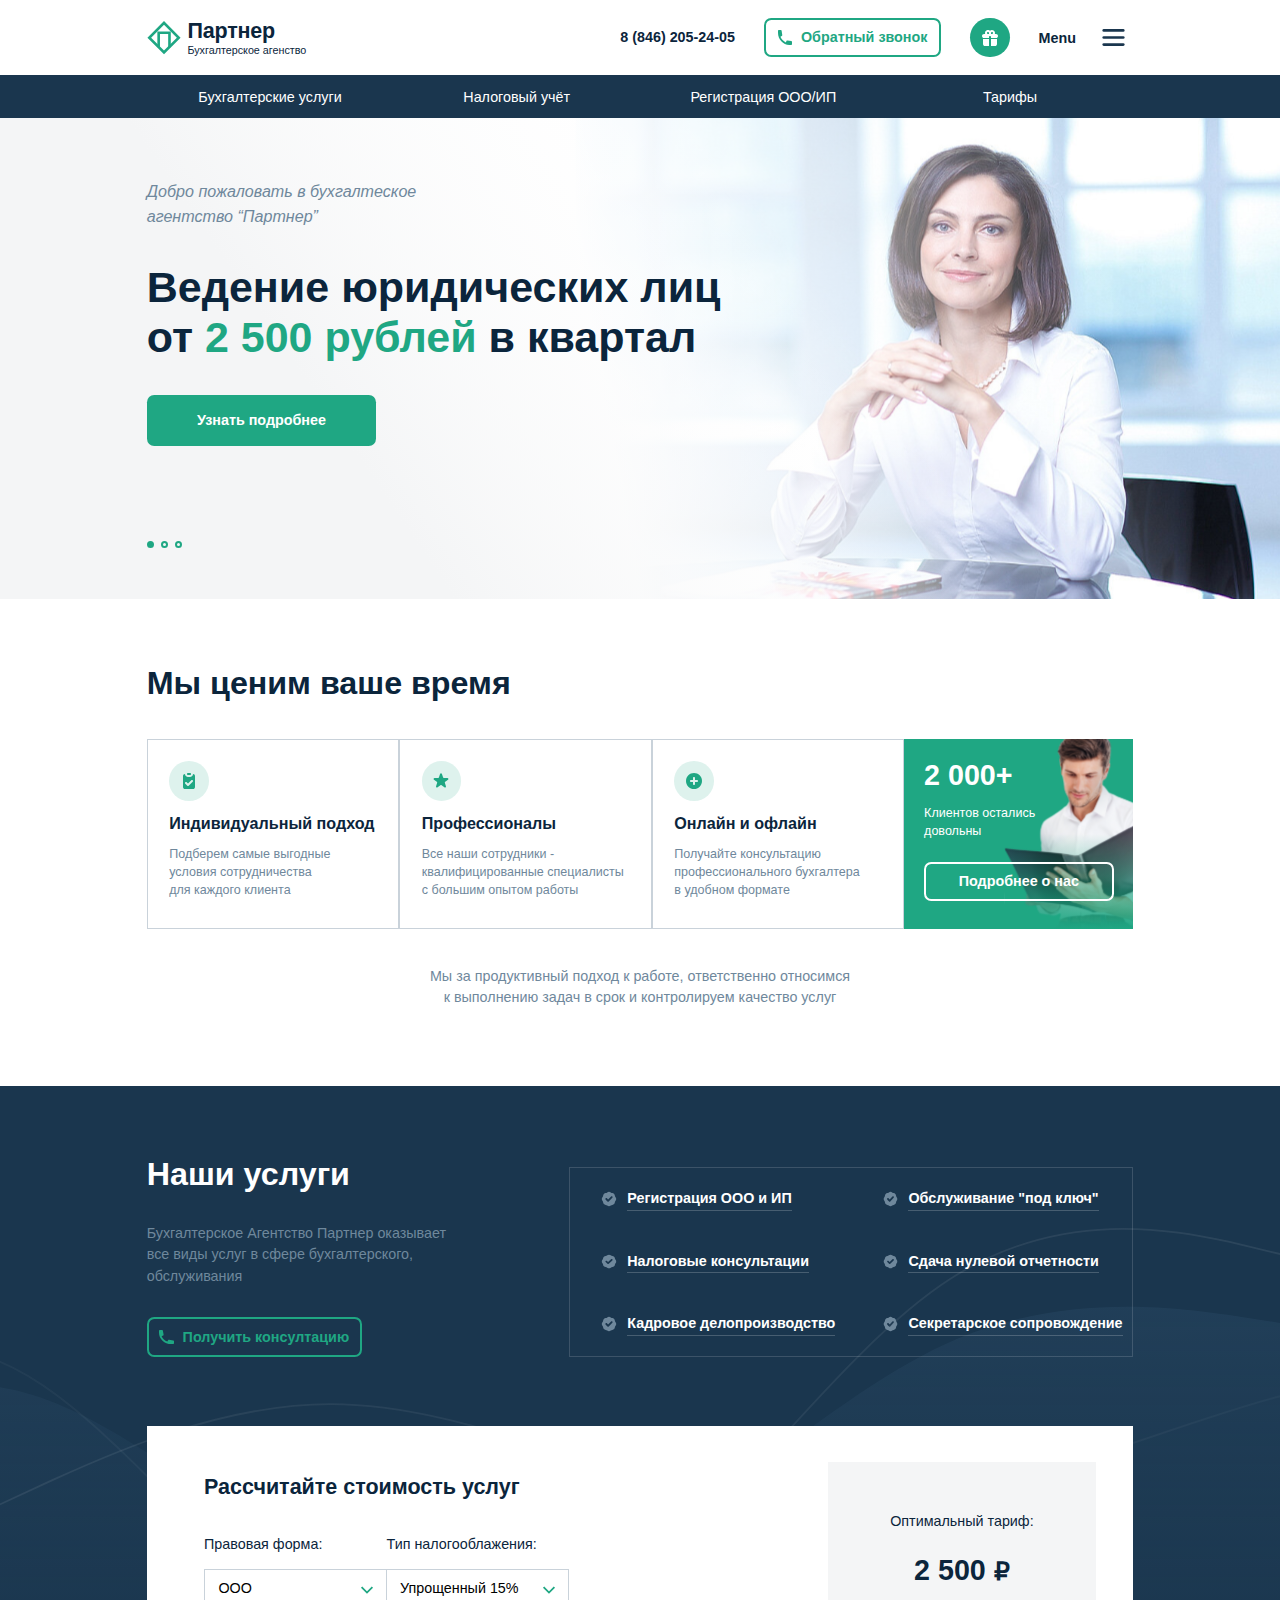
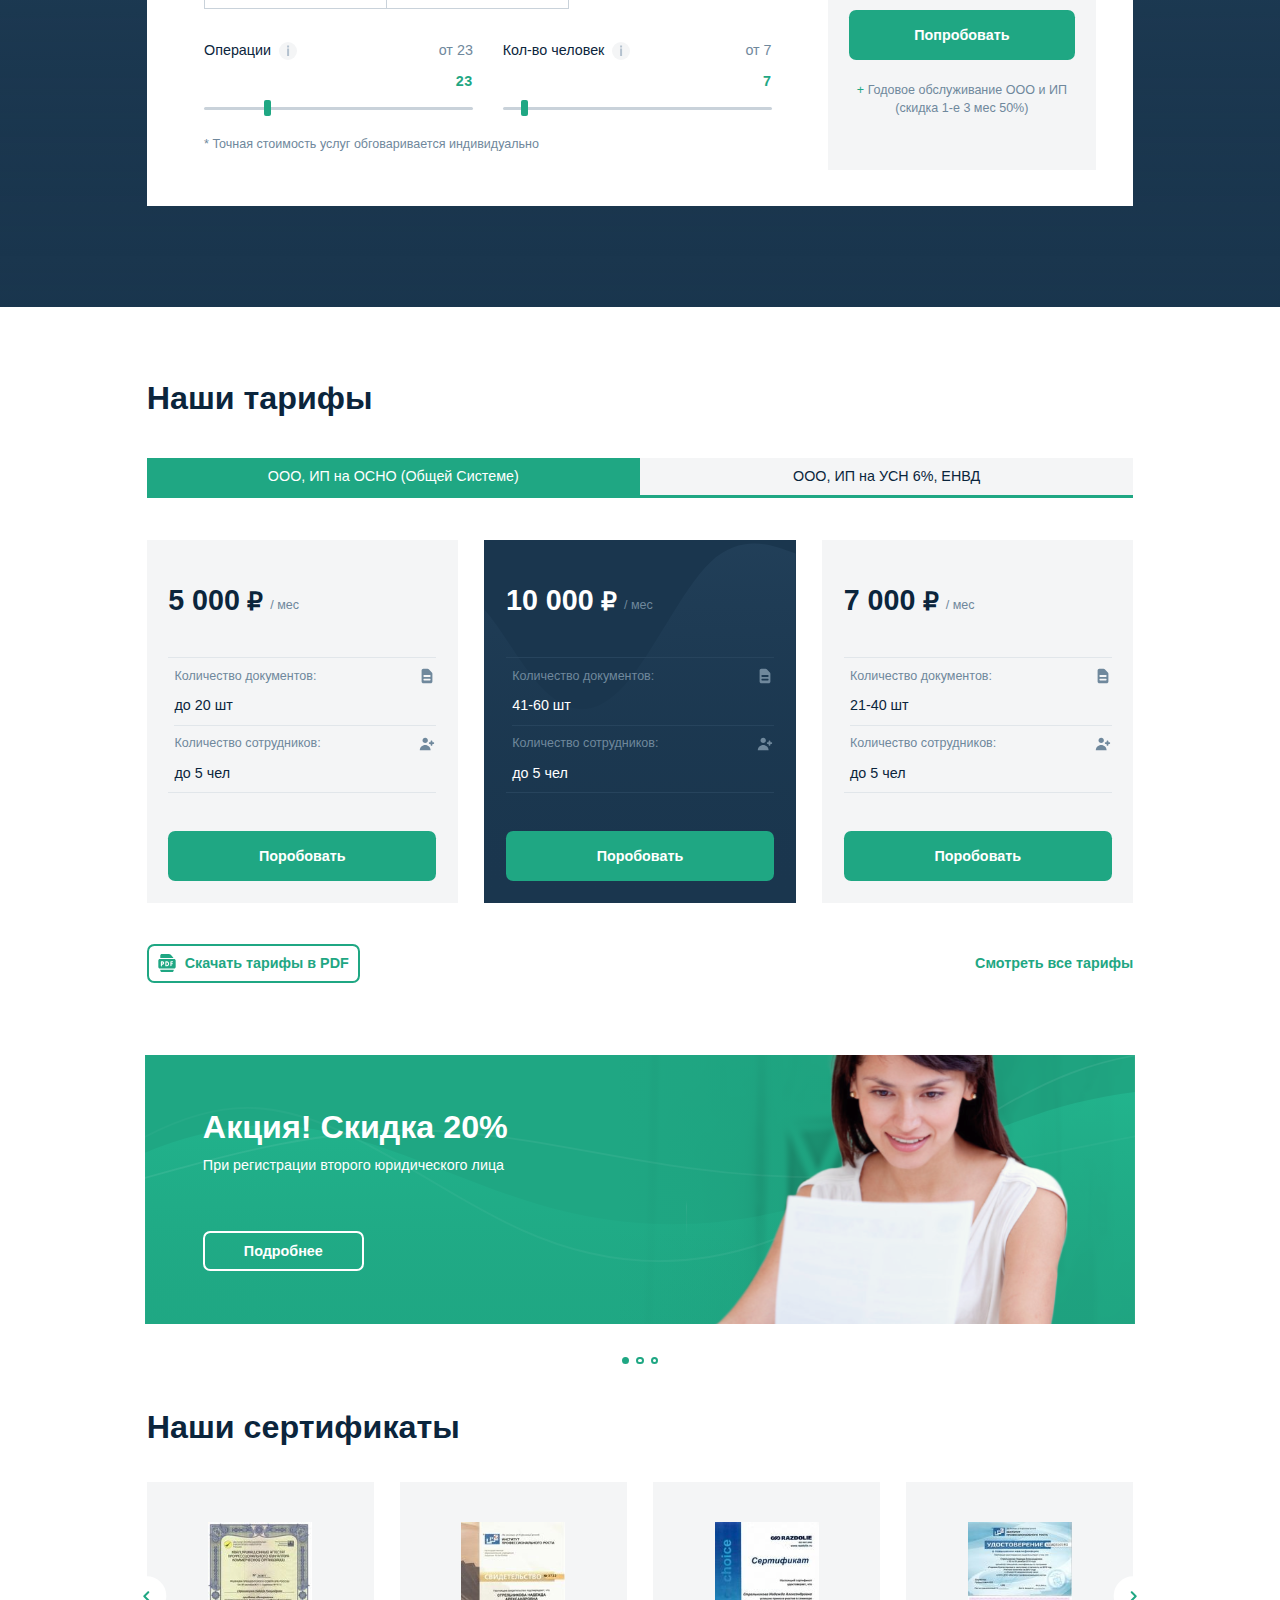
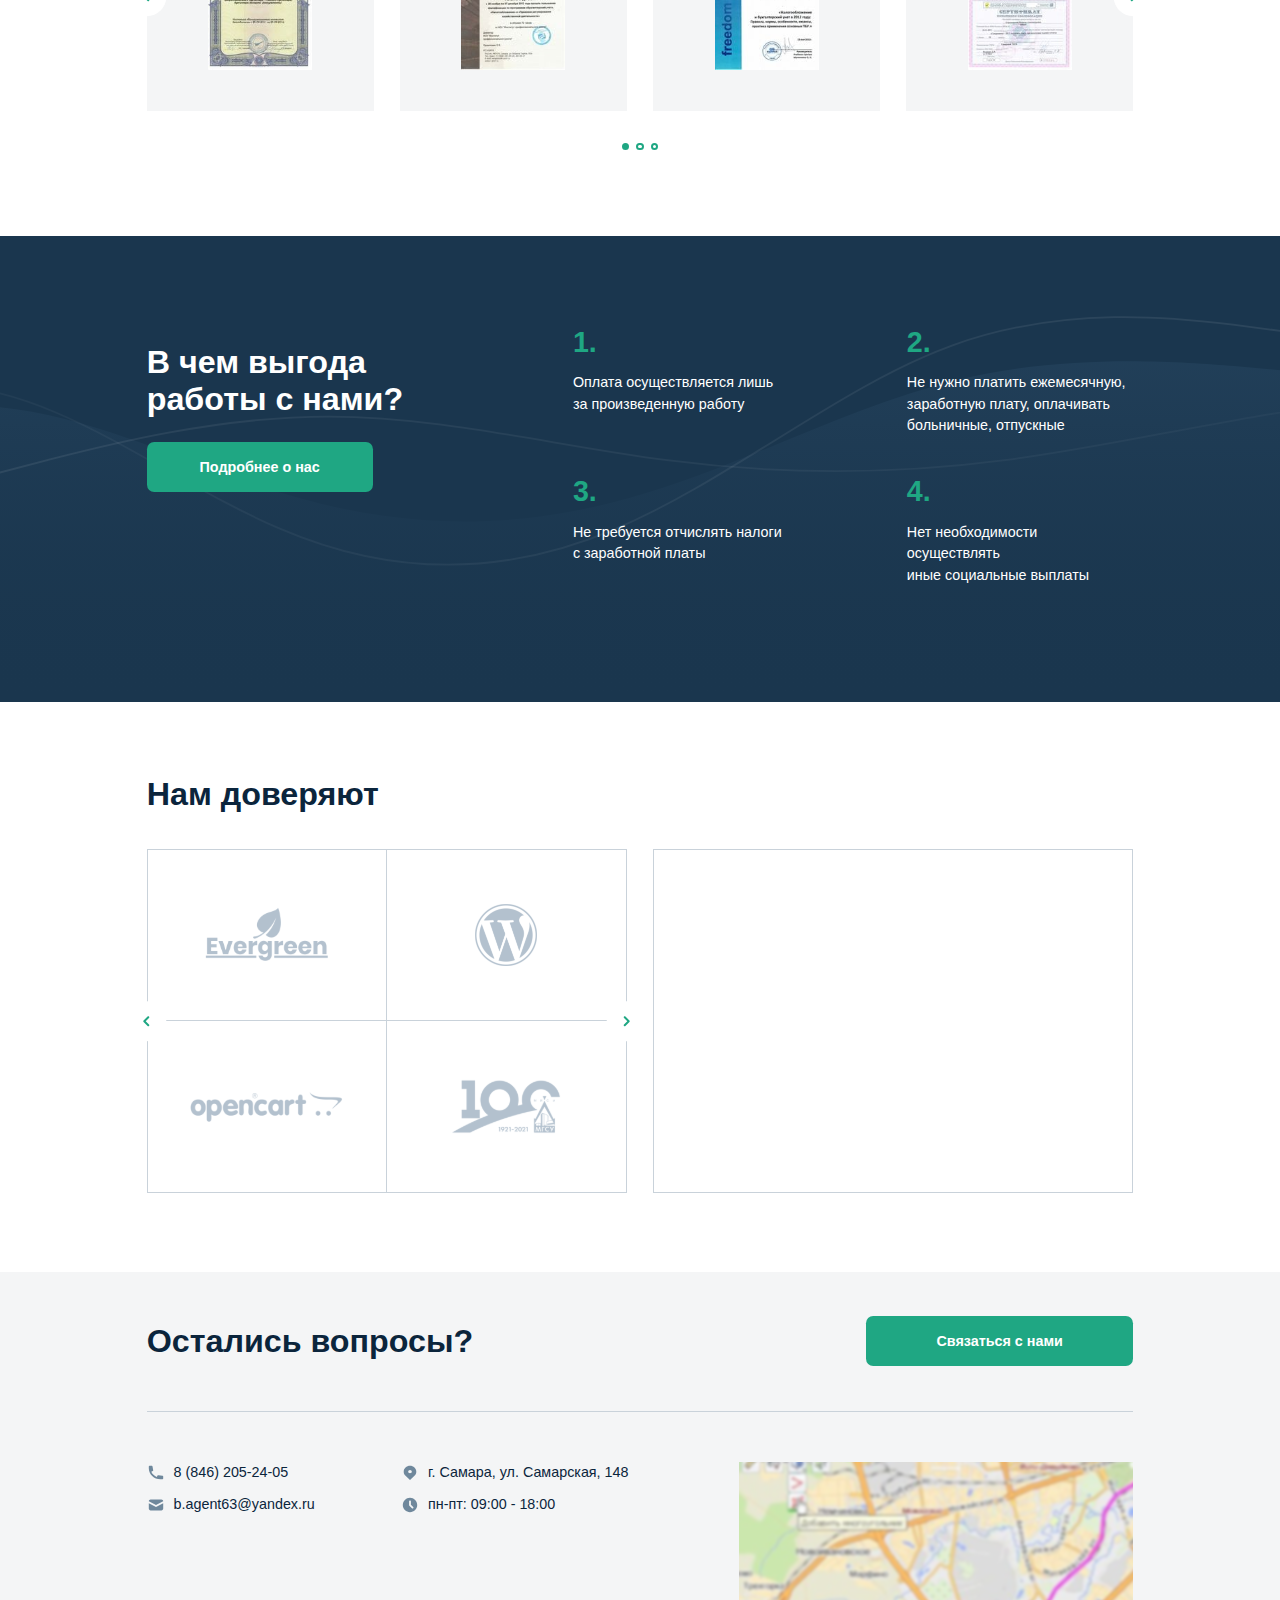
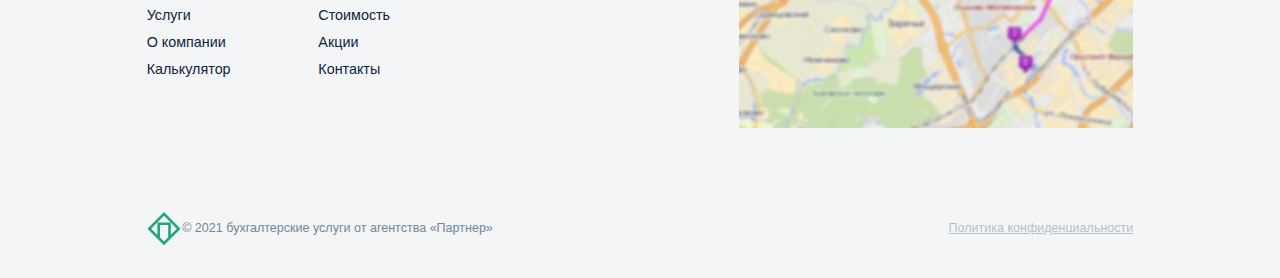
==== commit e4cff889: "25.03/14" ====
--- a/src/index.html
+++ b/src/index.html
@@ -58,7 +58,7 @@
     <!-- /.header -->
 
     <main>
-      <div id="home" style="display: none">
+      <div id="home">
         <section class="main-header">
           <div class="main-header-container">
             <p>
@@ -2606,7 +2606,7 @@
       </div>
       <!-- /#about -->
 
-      <div id="contacts">
+      <div id="contacts" style="display: none">
         <section class="contacts-heading container">
           <div class="show_nav">
             <div class="show_nav-basic">Главная</div>
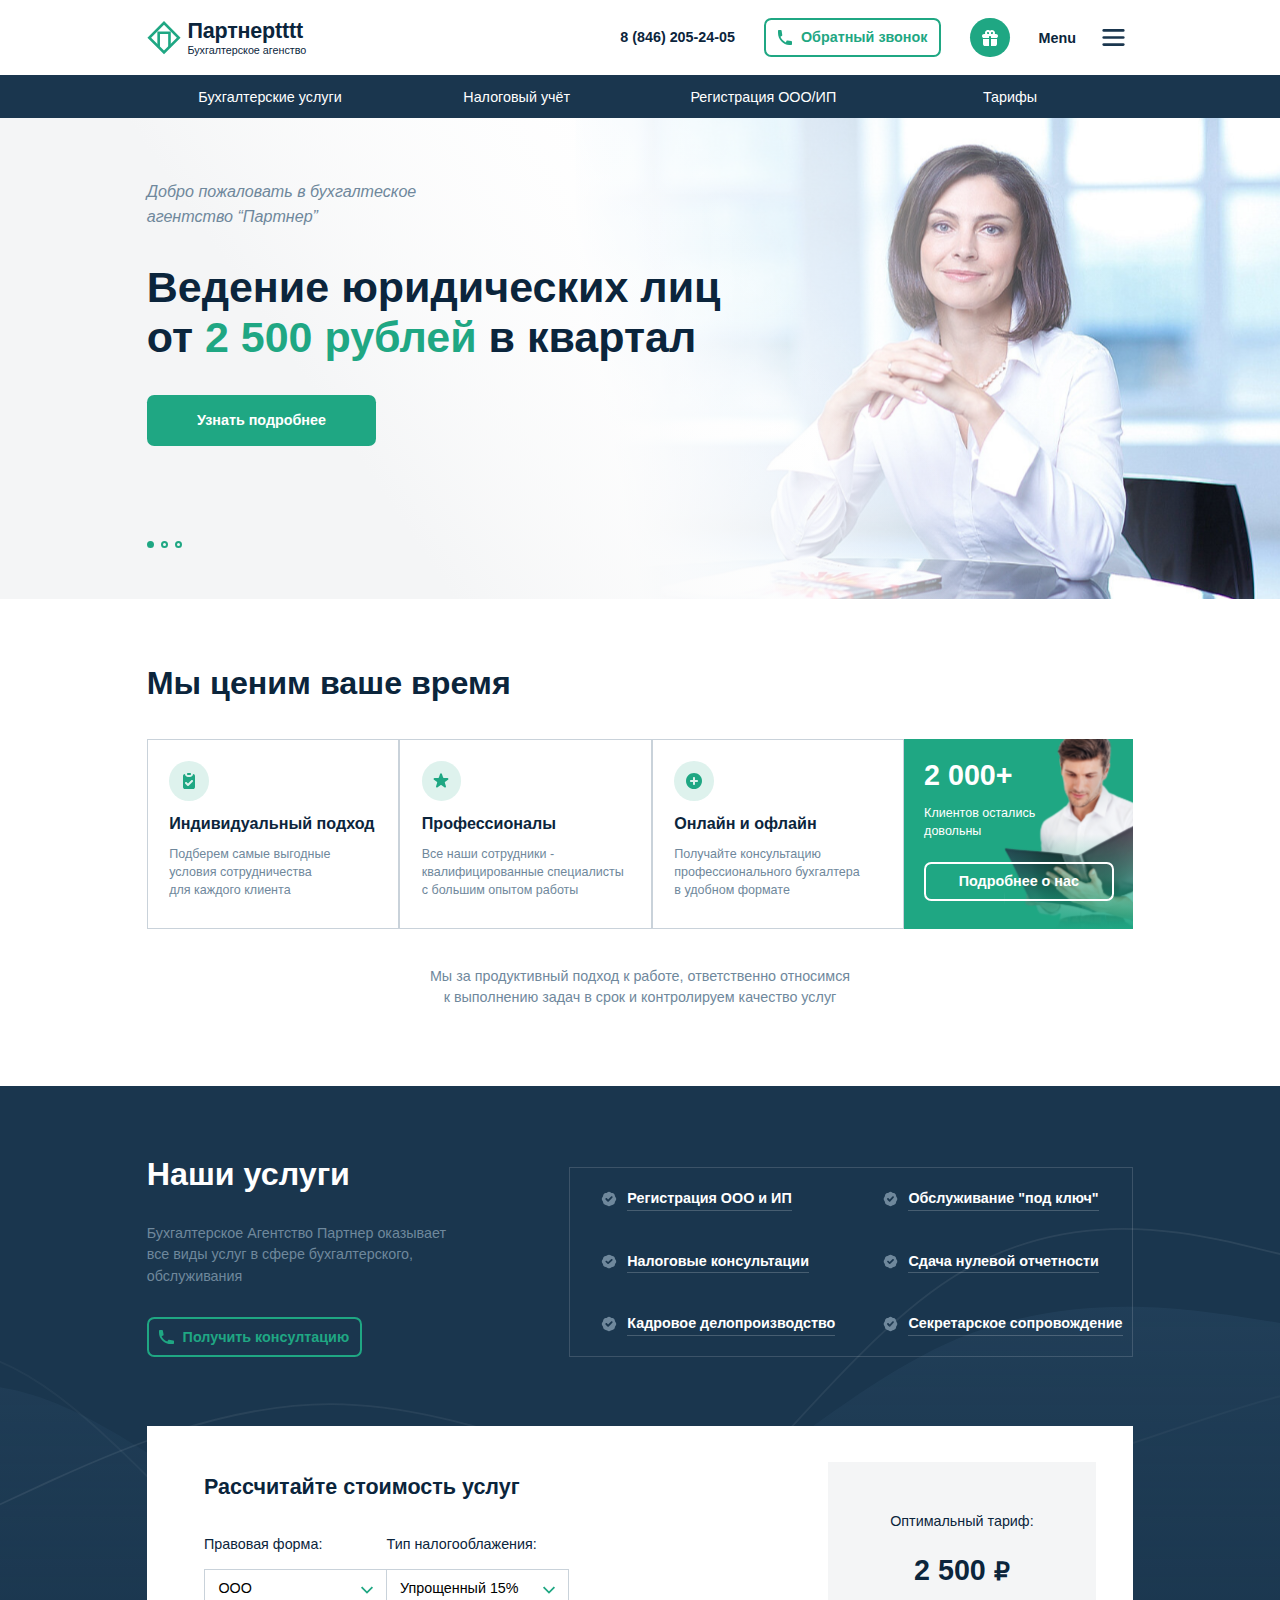
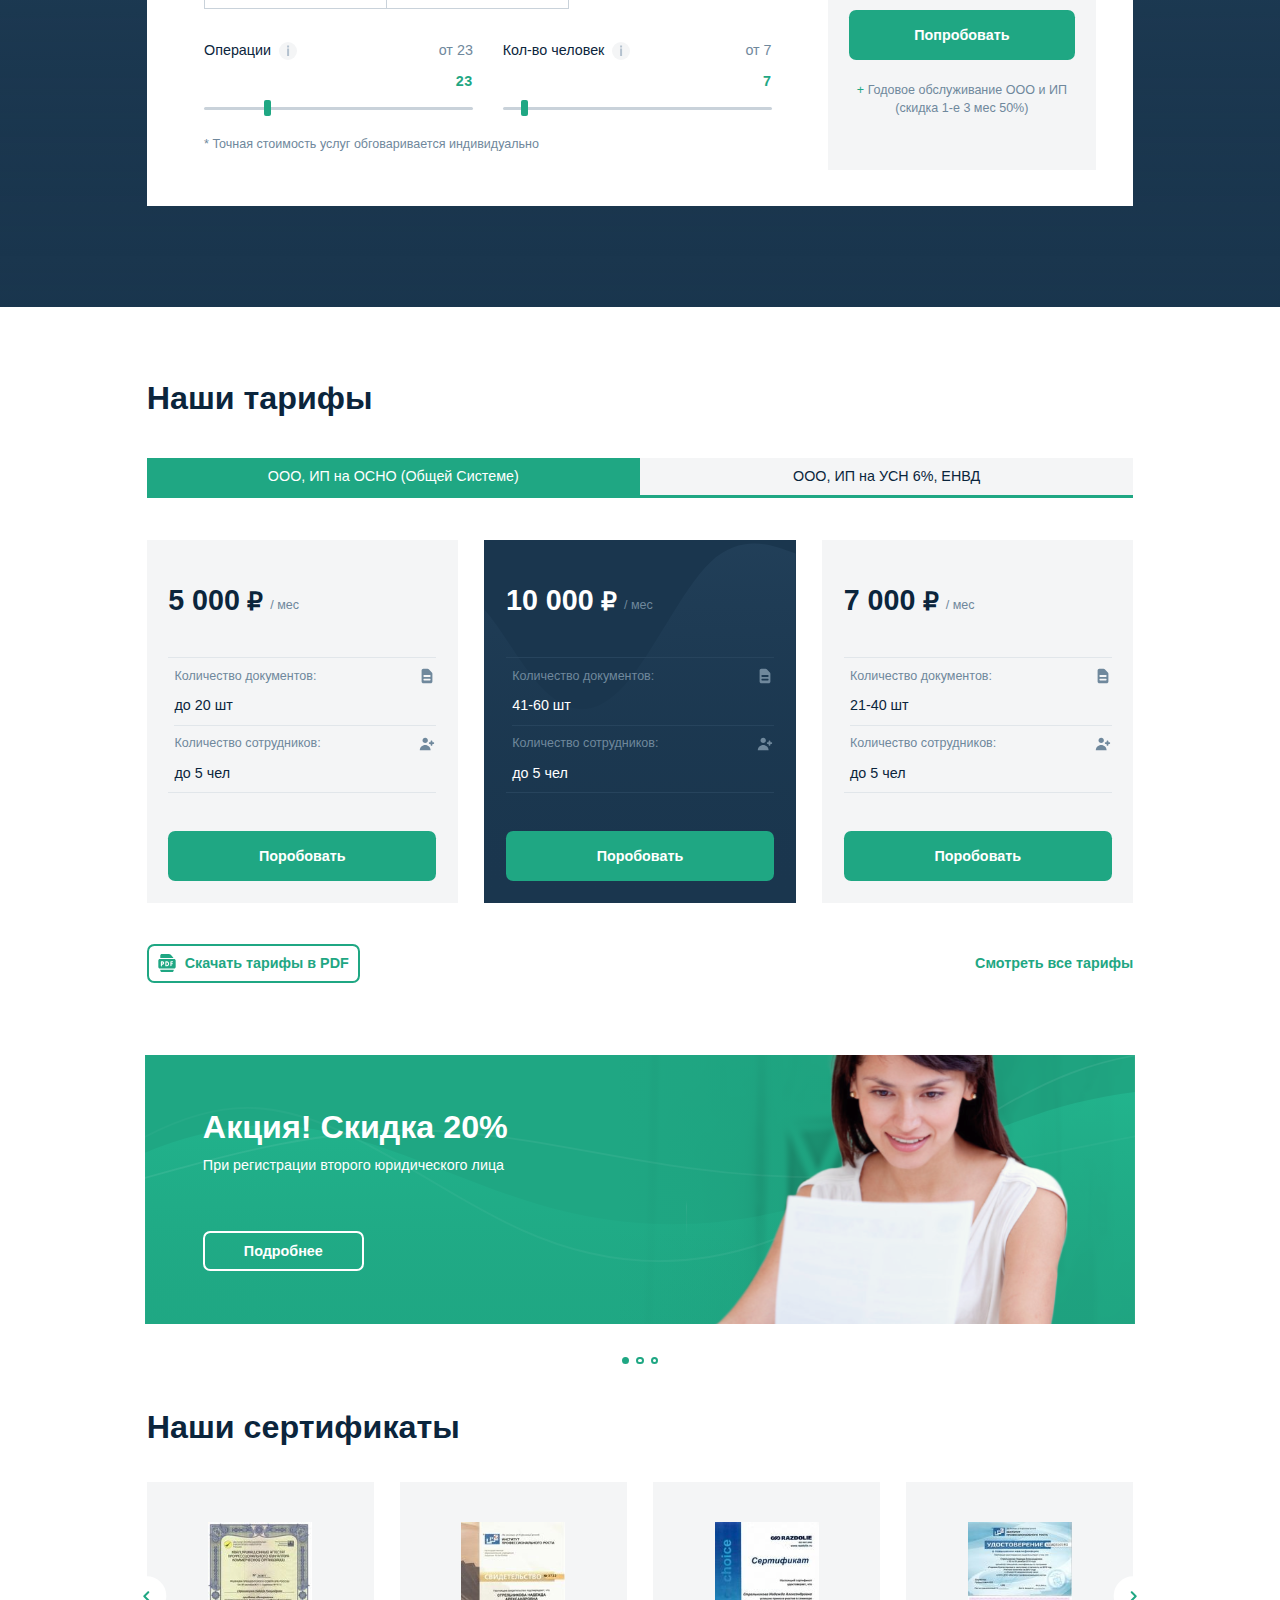
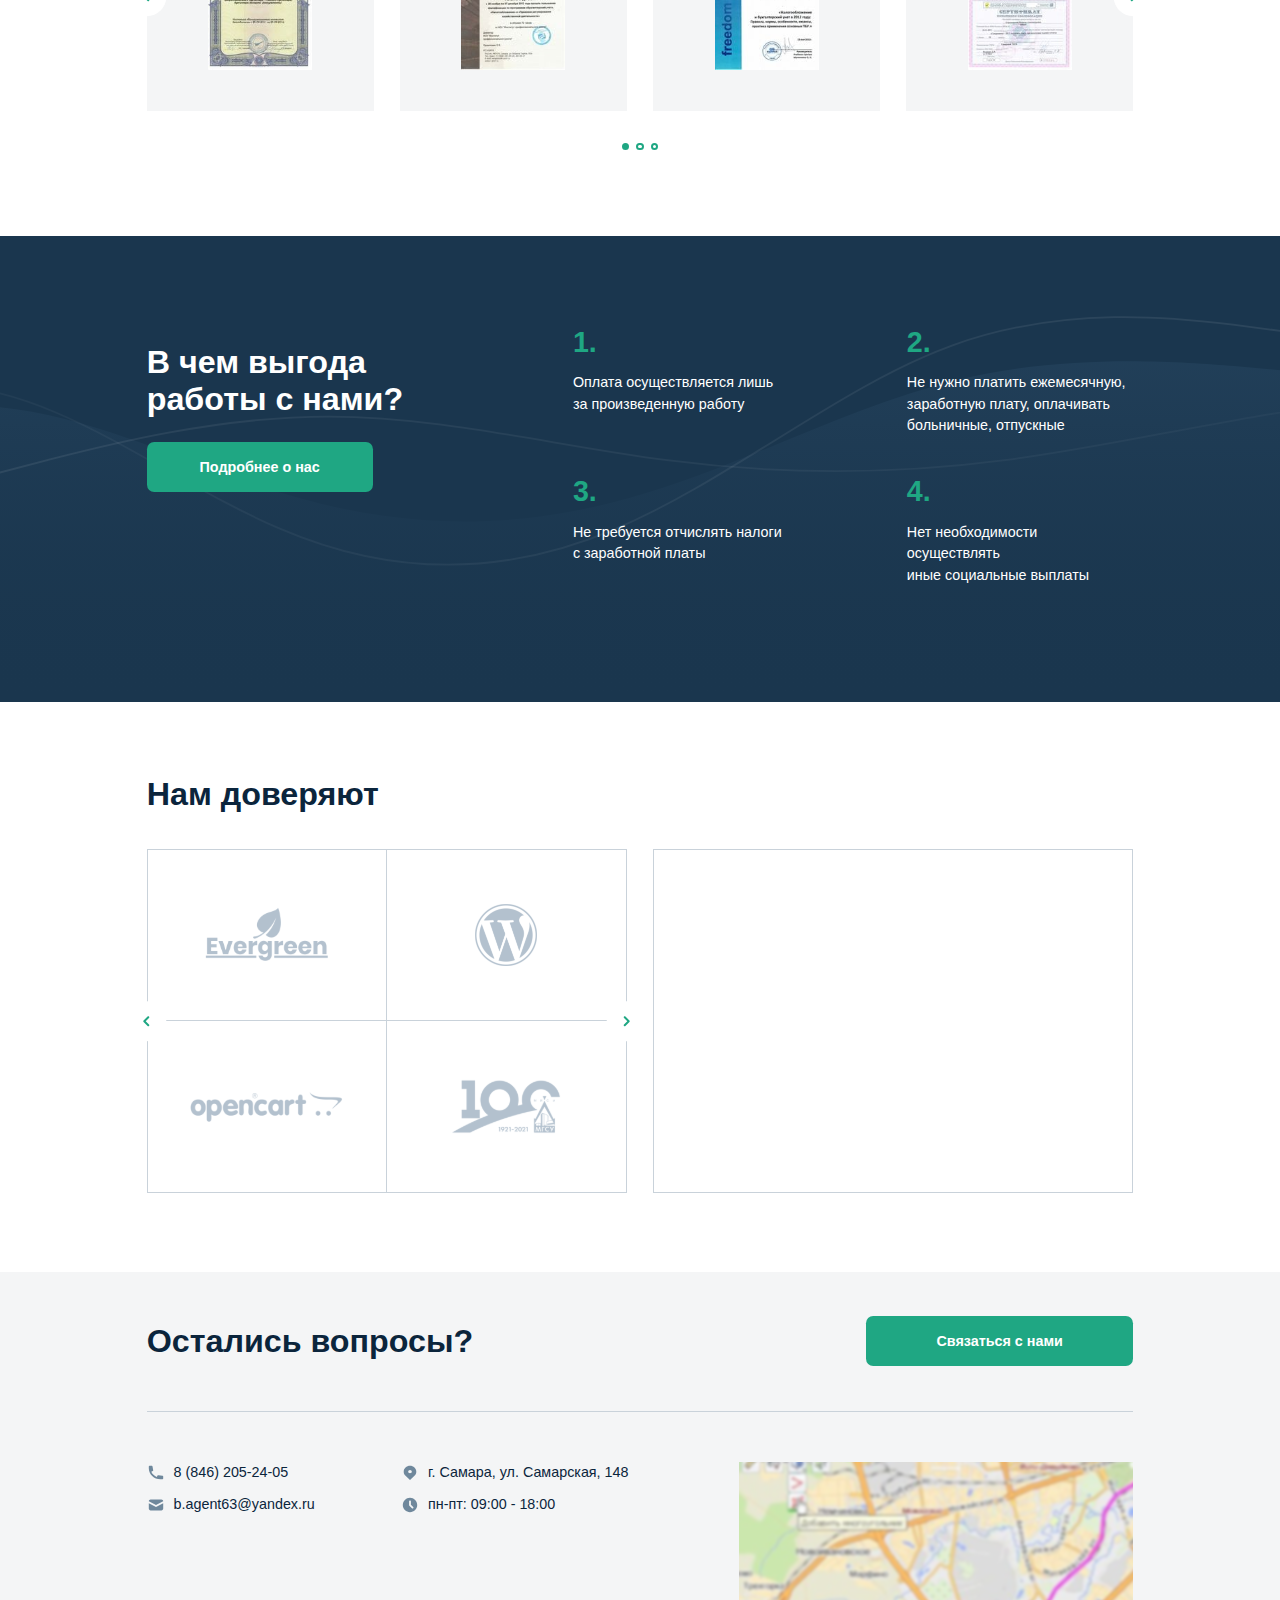
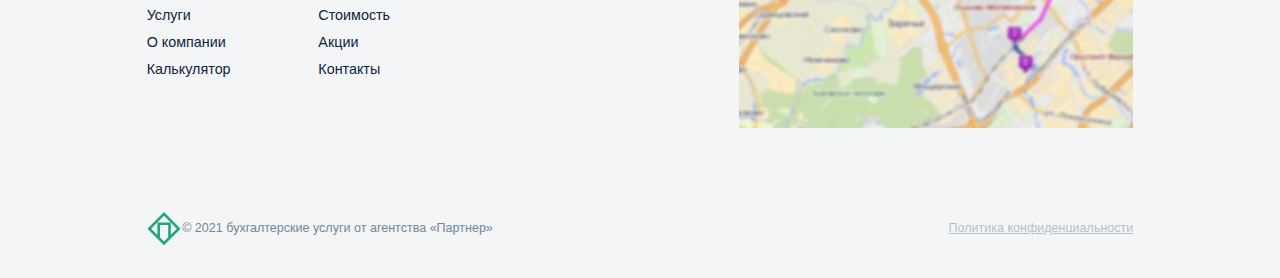
==== commit 696736ce: "test" ====
--- a/src/index.html
+++ b/src/index.html
@@ -15,7 +15,7 @@
         <div class="top-left">
           <img src="icons/Logo.svg" alt="logo" />
           <div class="top-left__heading">
-            <p>Партнер</p>
+            <p>Партнерtttt</p>
             <p>Бухгалтерское агенство</p>
           </div>
         </div>
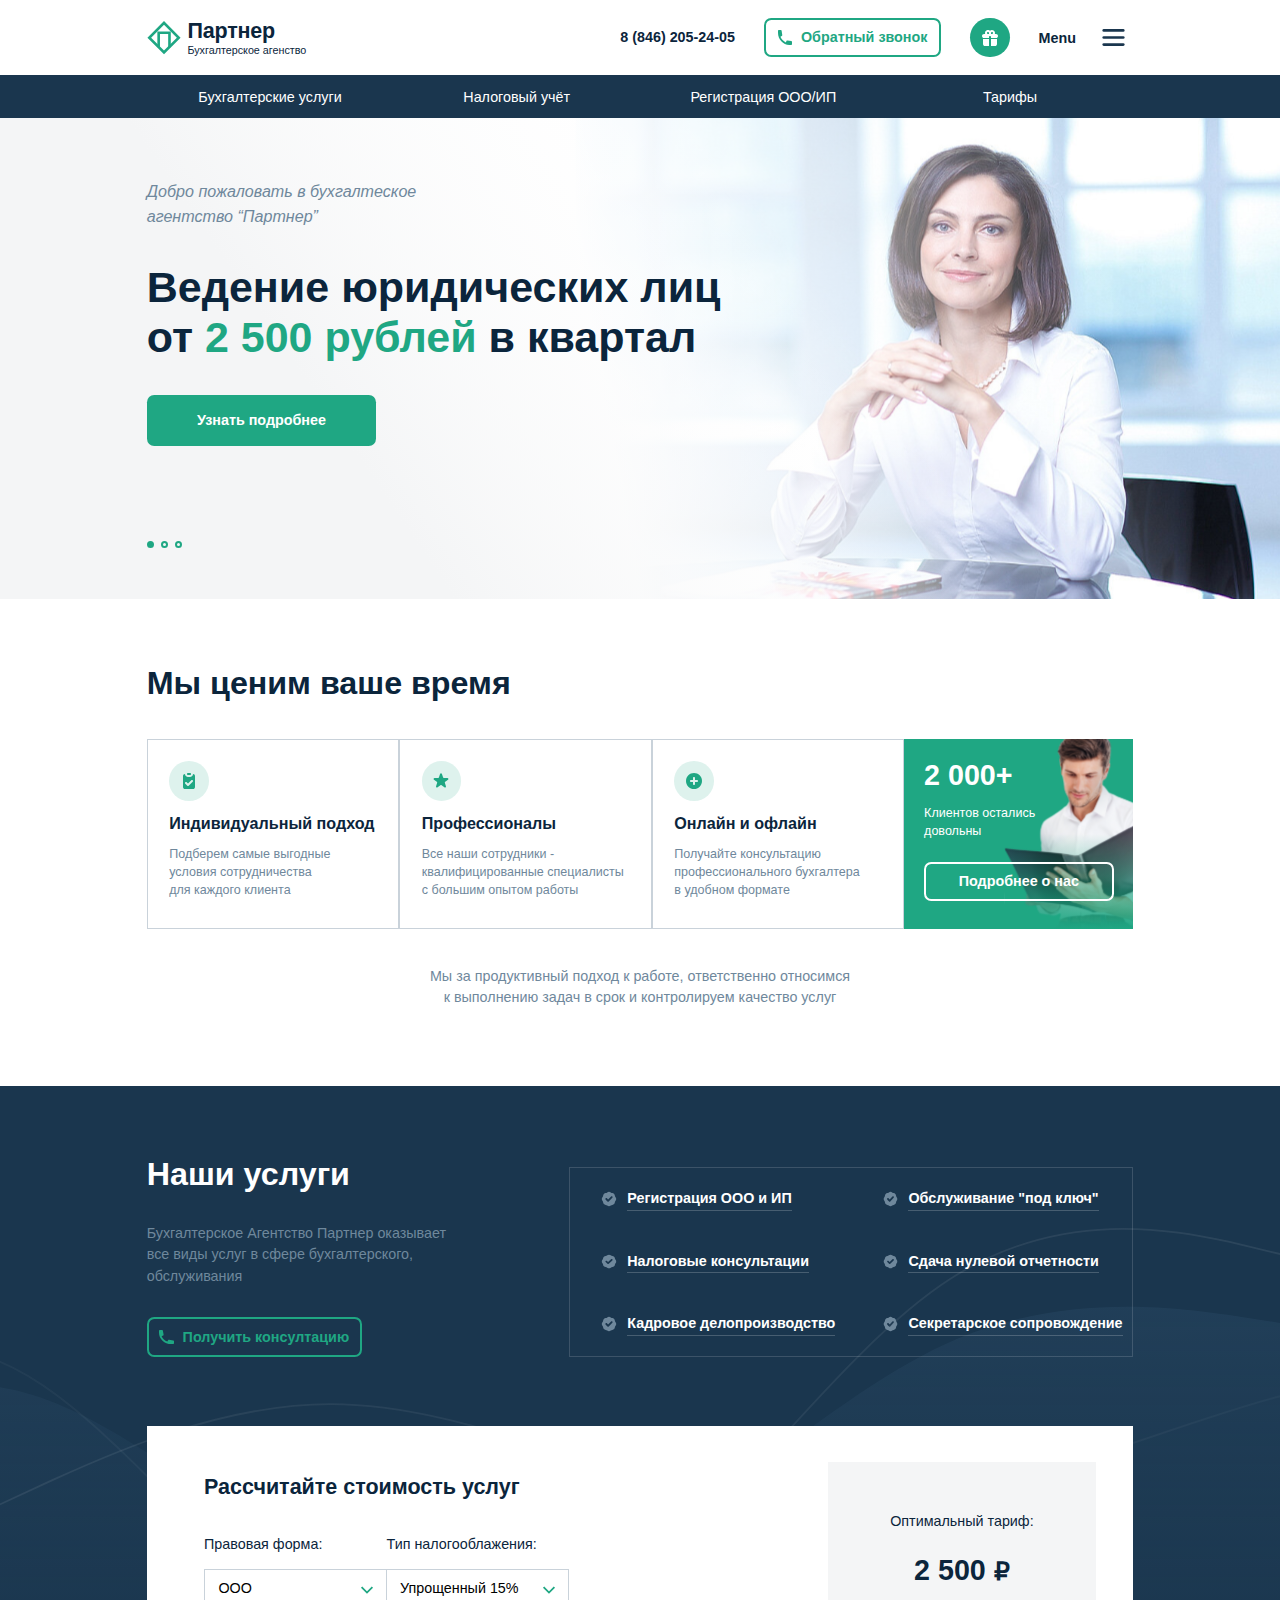
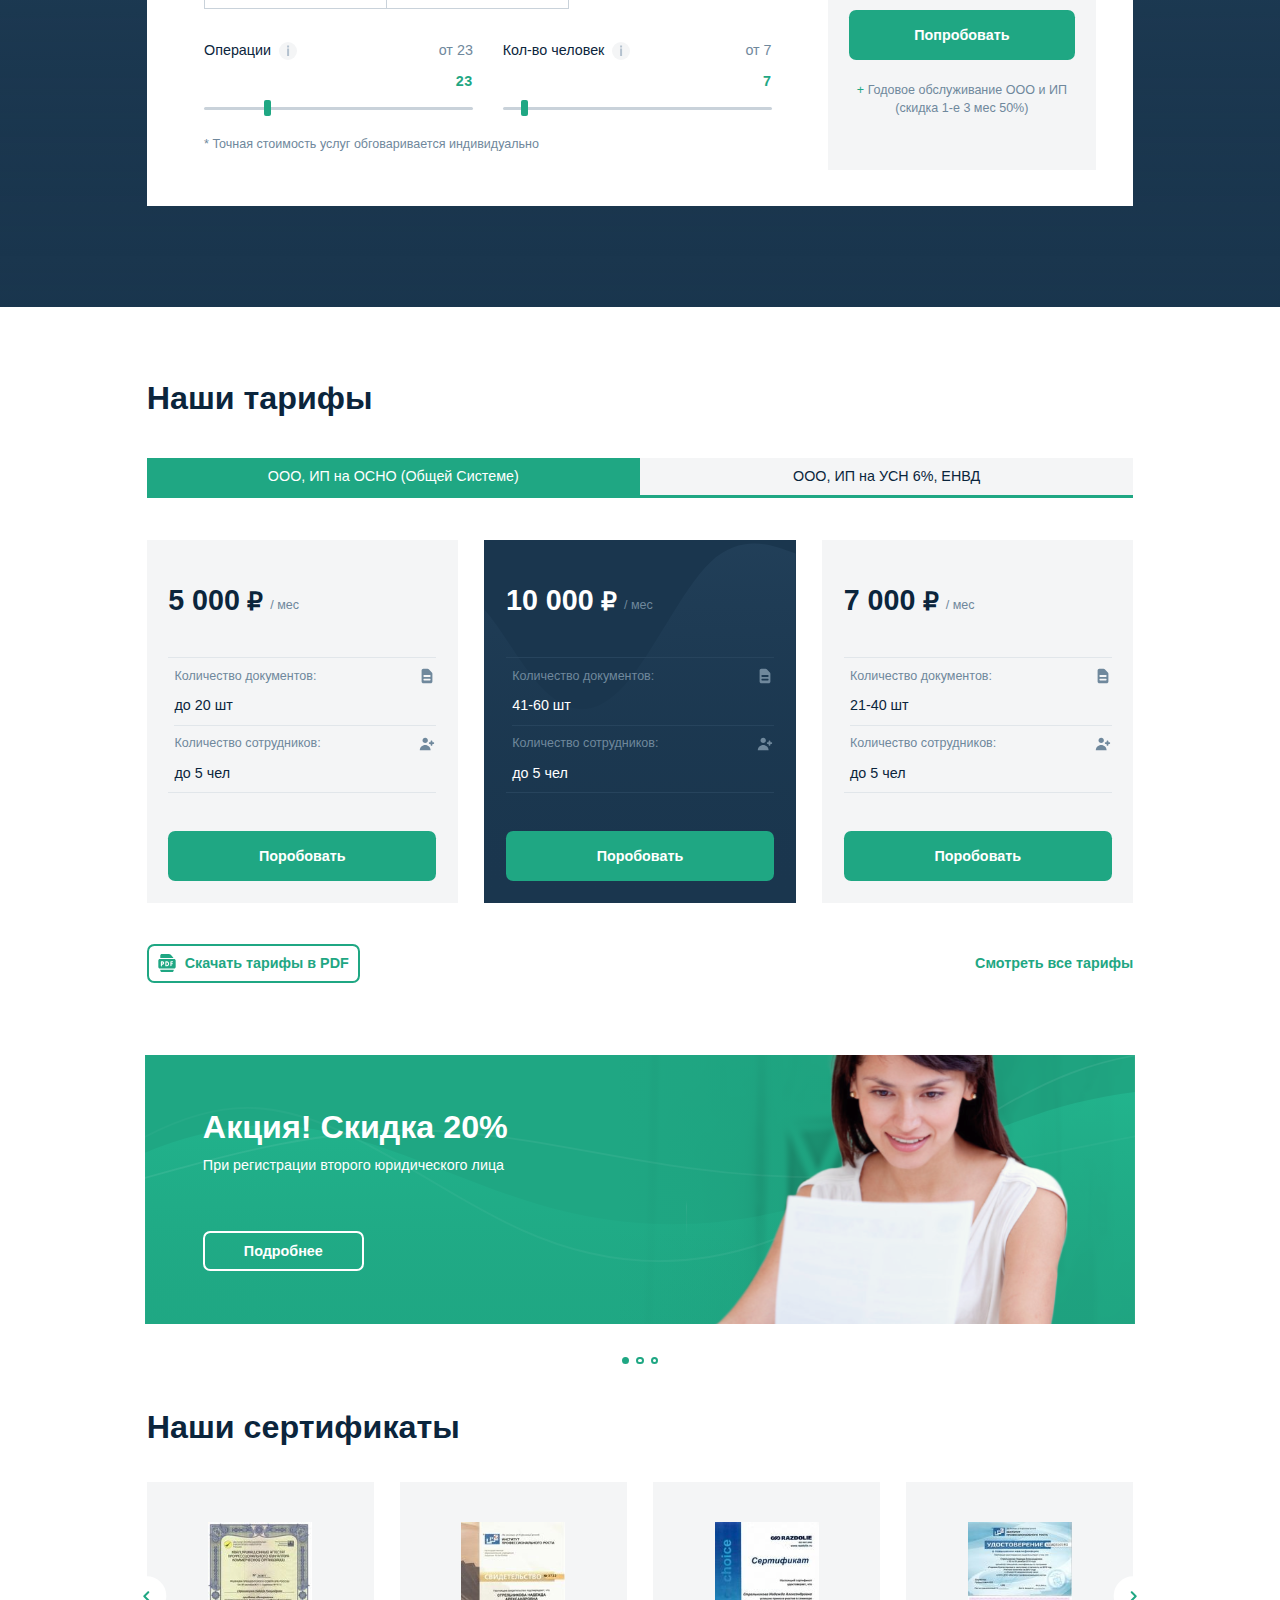
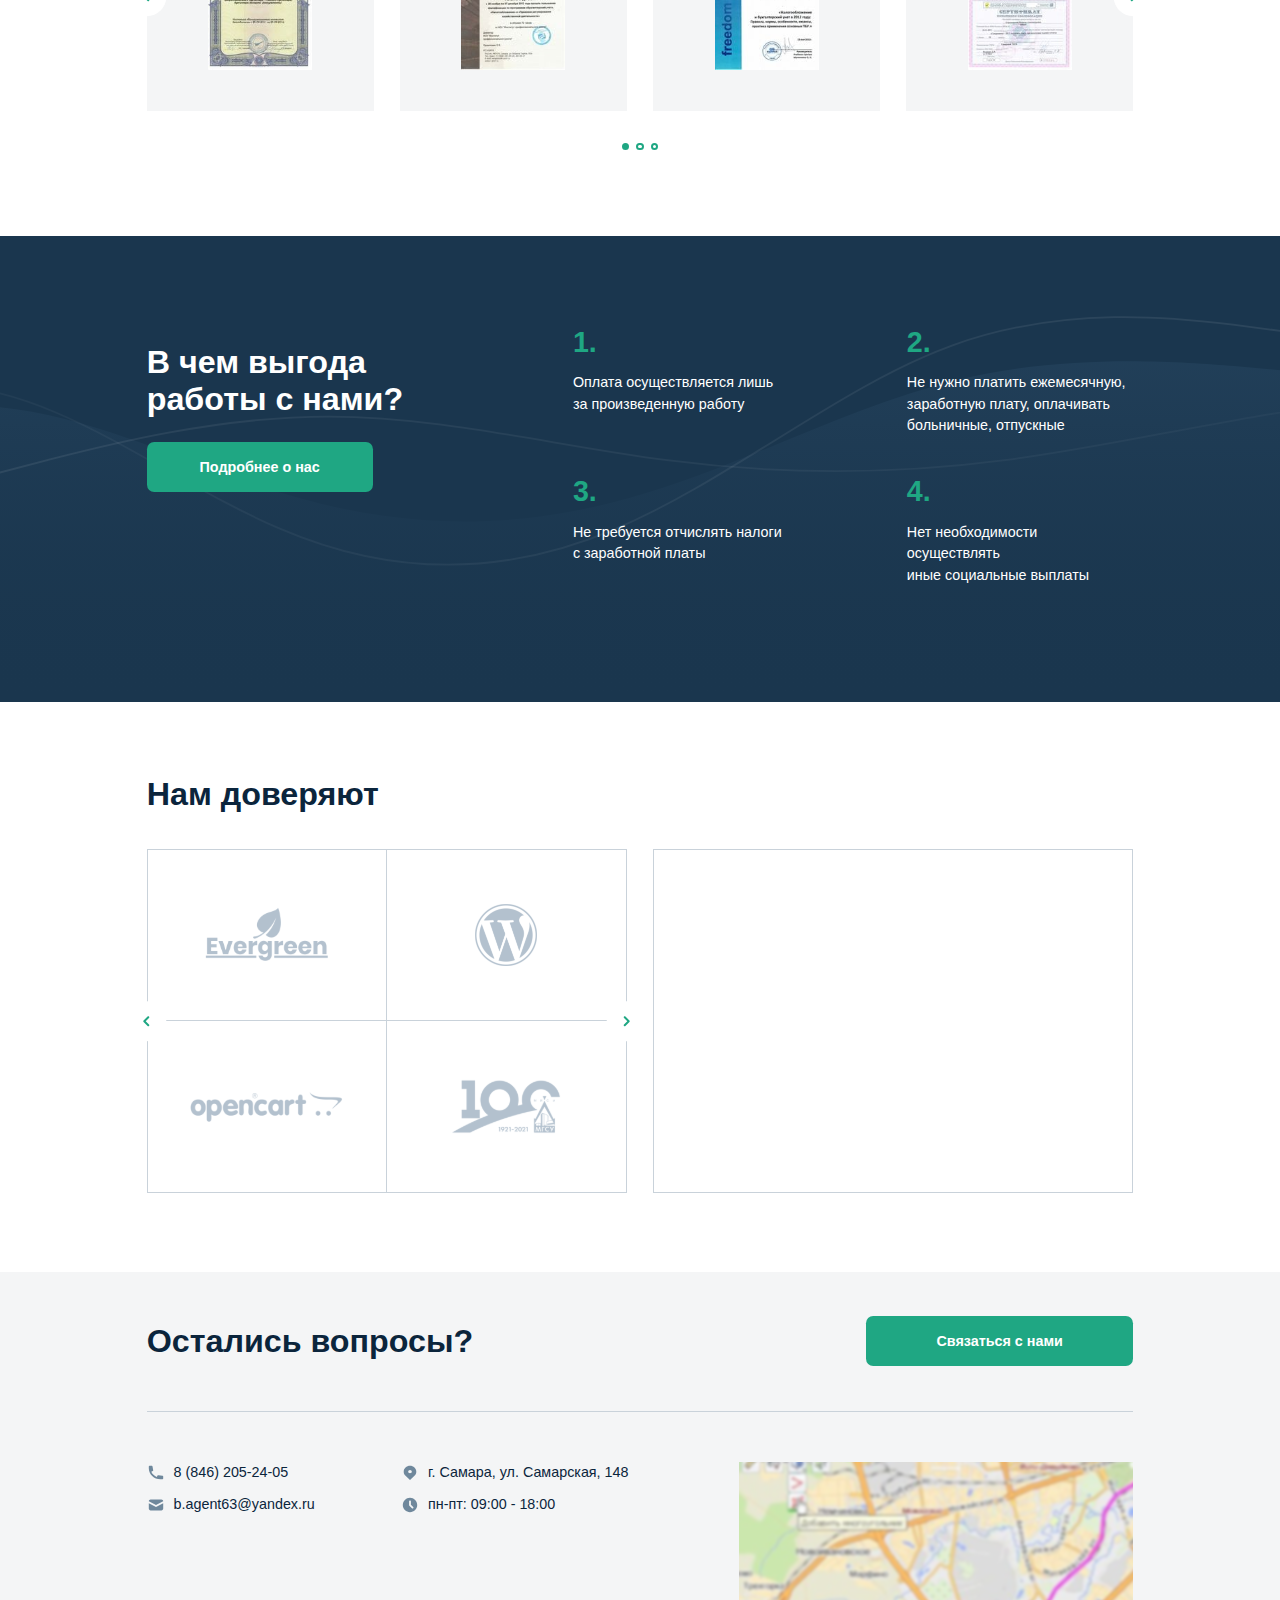
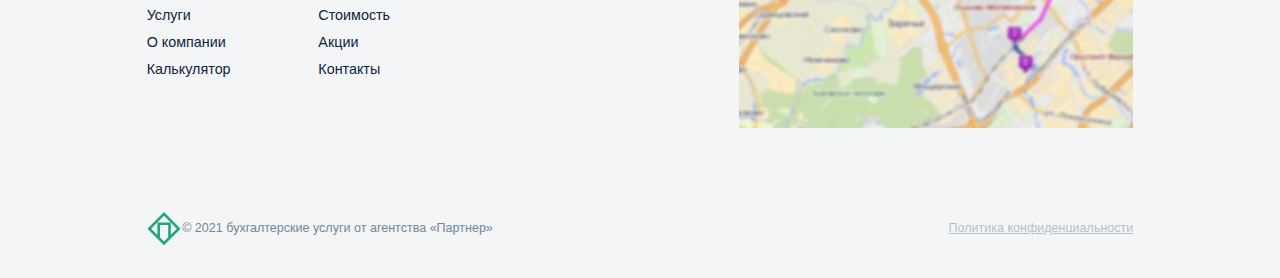
==== commit 0350f29d: "test2" ====
--- a/src/index.html
+++ b/src/index.html
@@ -15,7 +15,7 @@
         <div class="top-left">
           <img src="icons/Logo.svg" alt="logo" />
           <div class="top-left__heading">
-            <p>Партнерtttt</p>
+            <p>Партнер</p>
             <p>Бухгалтерское агенство</p>
           </div>
         </div>
